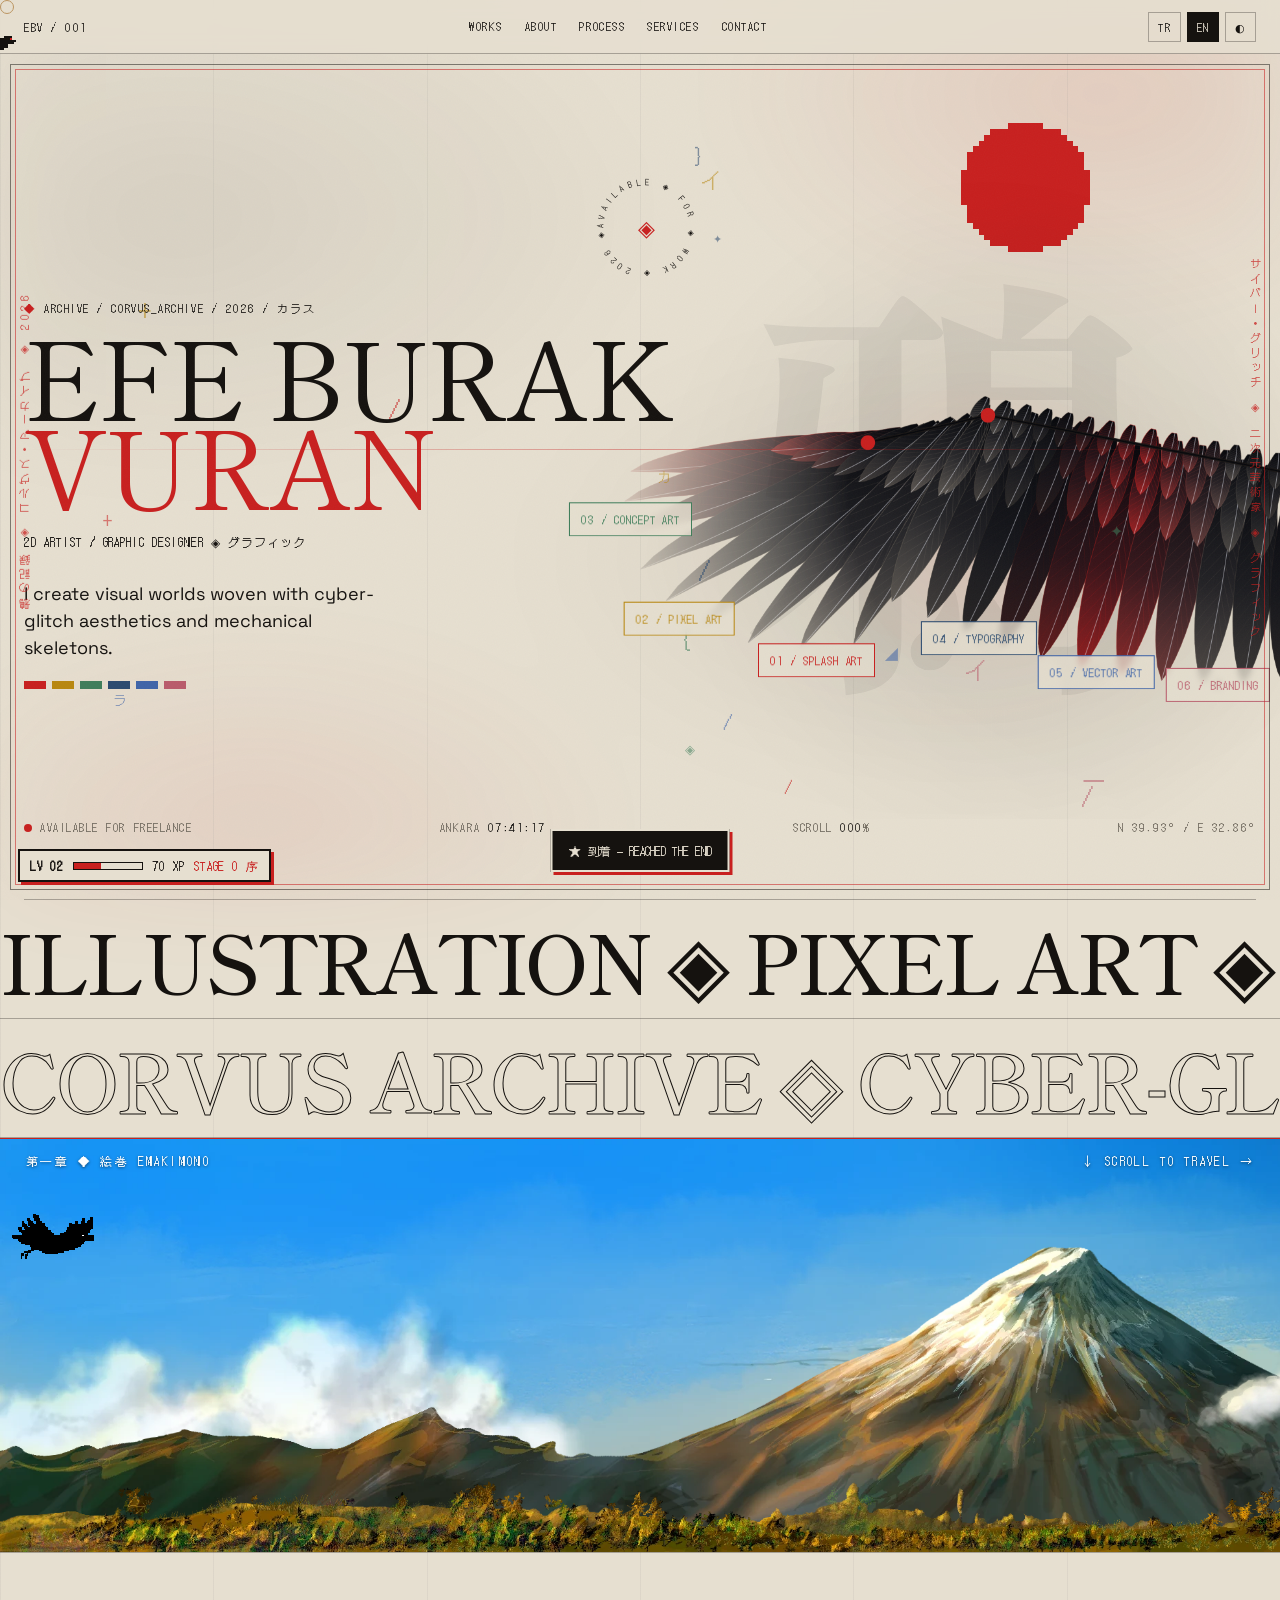
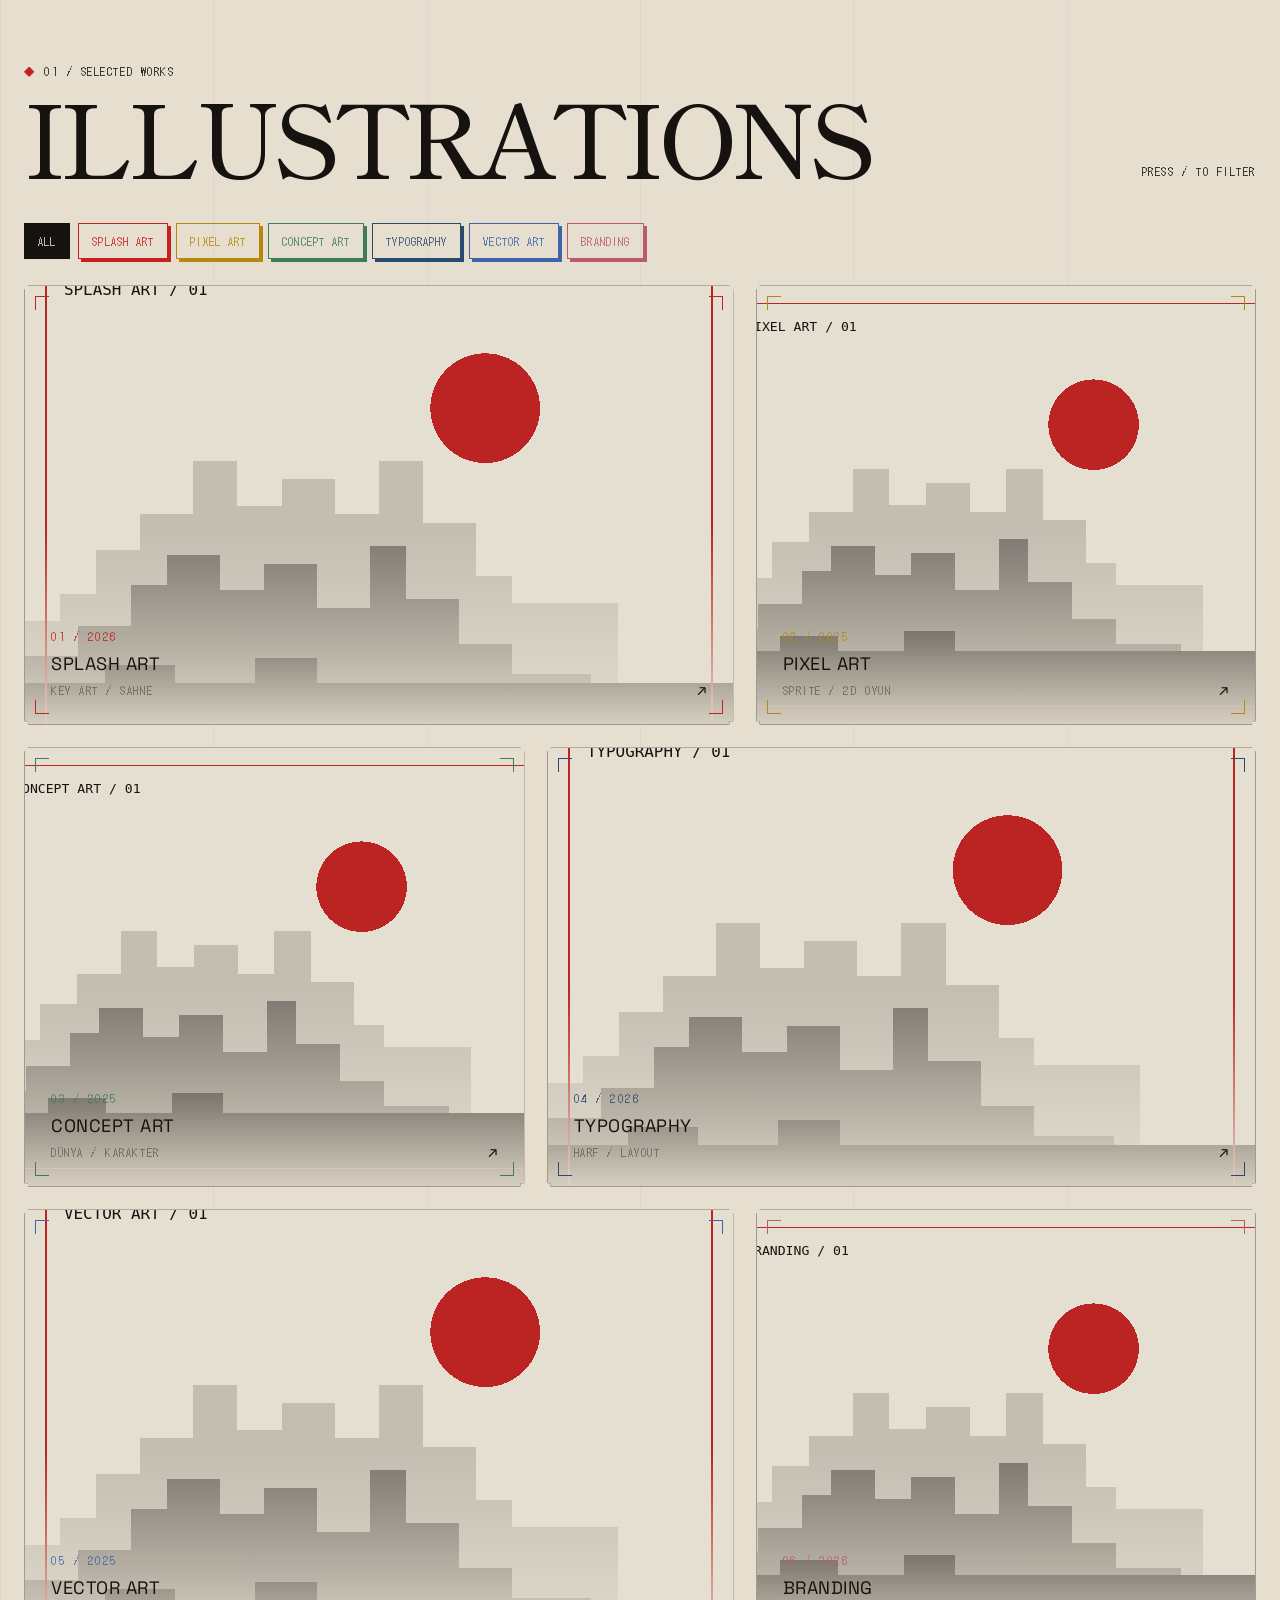
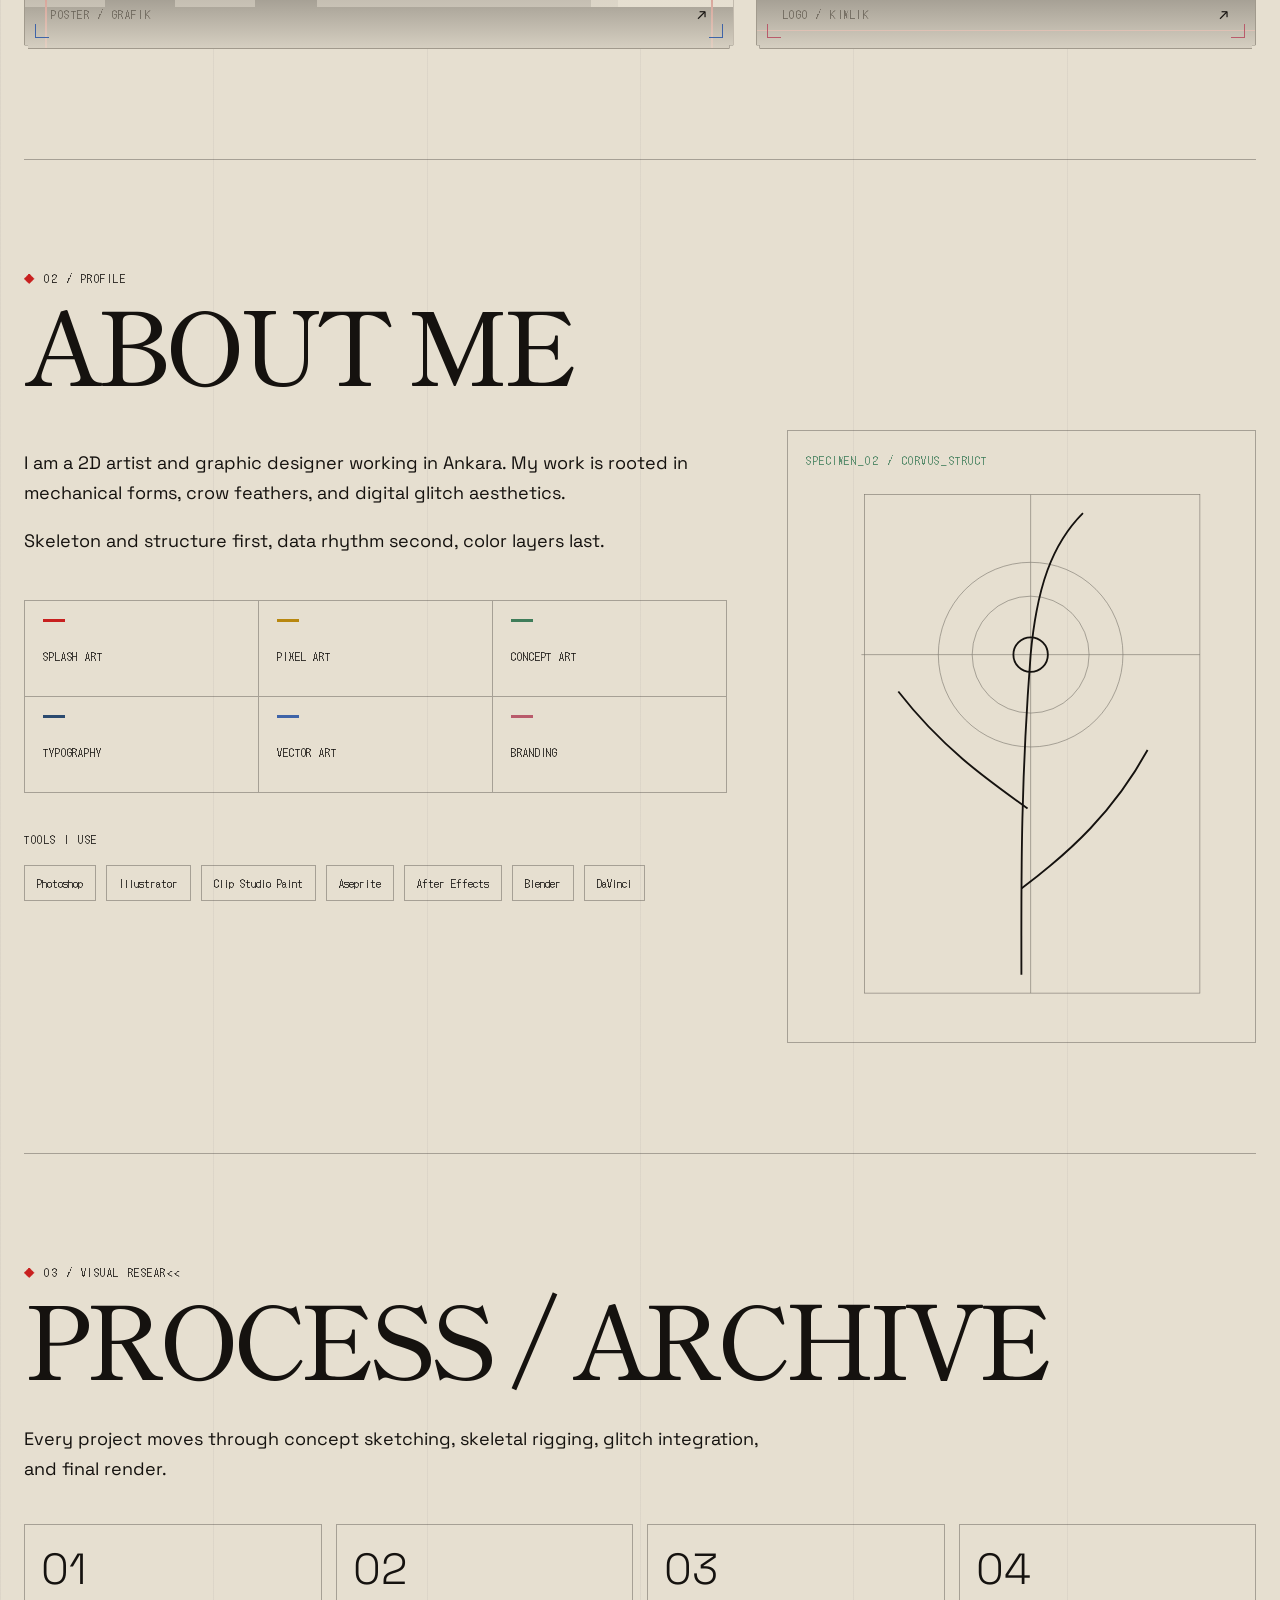
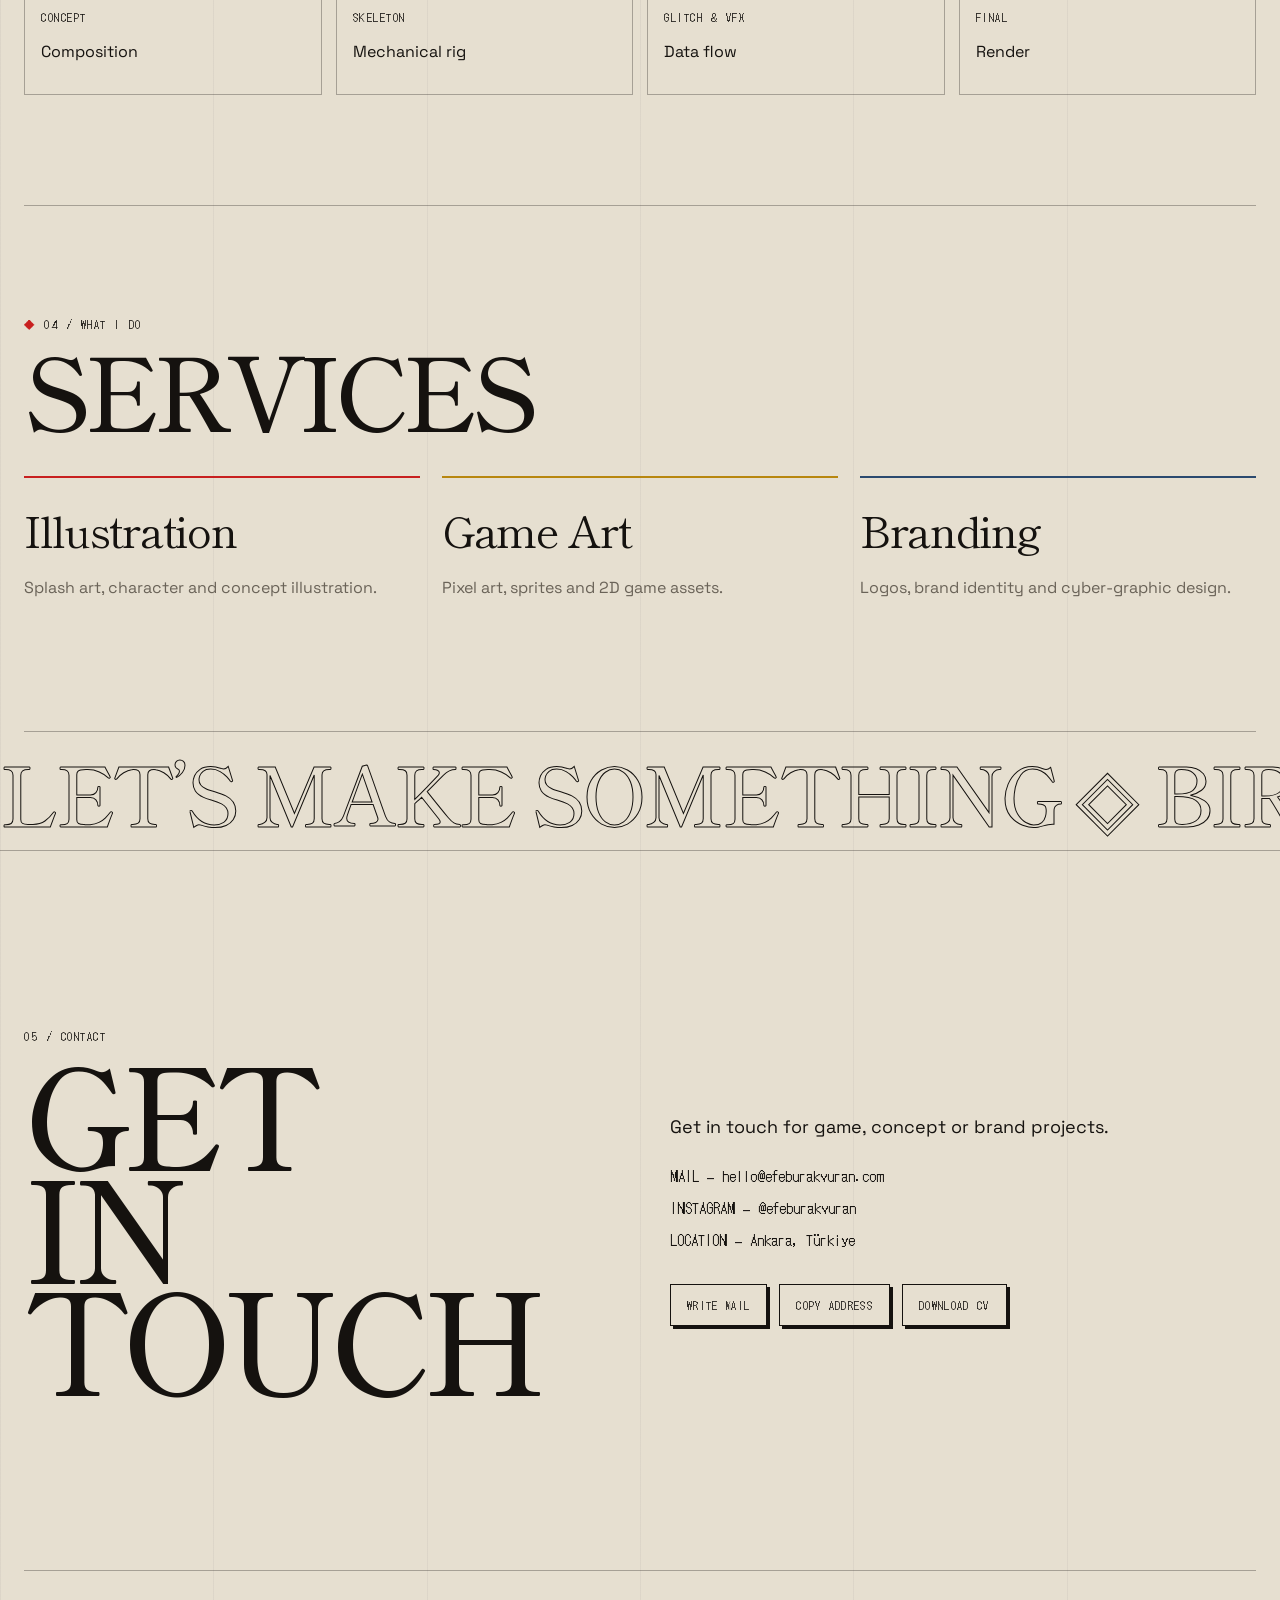
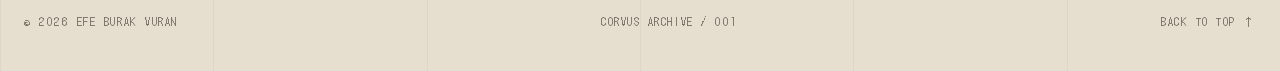
==== index.html @ 7d8933cd "Rename index-6.html to index.html" ====
<!doctype html>
<html lang="tr" data-theme="paper">
<head>
<meta charset="utf-8">
<meta name="viewport" content="width=device-width,initial-scale=1">
<title>Efe Burak Vuran — 2D Artist / Graphic Designer</title>
<meta name="description" content="Efe Burak Vuran: Ankara merkezli 2D Artist / Graphic Designer. Splash art, pixel art, konsept sanat, tipografi, vektör ve marka kimliği çalışmaları.">
<link rel="canonical" href="https://efeburakvuran.com/">
<meta name="theme-color" content="#e6dfd0">
<meta property="og:type" content="website"><meta property="og:title" content="Efe Burak Vuran — 2D Artist / Graphic Designer">
<meta property="og:description" content="Cyber-glitch estetiğiyle doğanın ve teknolojinin buluştuğu görsel dünyalar.">
<link rel="icon" href="data:image/svg+xml,%3Csvg xmlns='http://www.w3.org/2000/svg' viewBox='0 0 32 32'%3E%3Crect width='32' height='32' fill='%23050505'/%3E%3Ctext x='16' y='22' font-size='15' text-anchor='middle' fill='%23f2f0ea' font-family='monospace'%3EEBV%3C/text%3E%3C/svg%3E">
<link rel="preconnect" href="https://fonts.googleapis.com"><link rel="preconnect" href="https://fonts.gstatic.com" crossorigin>
<link rel="stylesheet" href="https://fonts.googleapis.com/css2?family=DM+Mono:wght@300;400;500&family=Space+Grotesk:wght@300;400;500;600&family=Noto+Sans+JP:wght@500;900&family=DotGothic16&family=Shippori+Mincho:wght@400;500;700&display=swap">
<style>
/* ===== TOKENS ===== */
:root{
  --bg:#0e0c0b;--ink:#ece3d0;--muted:#a39a88;--line:rgba(236,227,208,.28);--card:#161311;--red:#e0483c;--wash:236,227,208;--redrgb:224,72,60;
  /* çalışma alanı renkleri */
  --c-splash:#e0483c;--c-pixel:#d9a93a;--c-concept:#6fb58a;--c-type:#6aa3c9;--c-vector:#7a9be0;--c-brand:#e08a98;
  --t-xs:11px;--t-sm:12px;--t-md:14px;--t-lg:18px;--t-xl:clamp(28px,3.4vw,44px);--t-2xl:clamp(48px,8vw,116px);--t-hero:clamp(44px,8.4vw,140px);
  --trk-label:.14em;--trk-head:-.06em;--mono:'DotGothic16','DM Mono',ui-monospace,monospace;--sans:'Space Grotesk',system-ui,sans-serif;
  --grain:.14;--chrome:linear-gradient(var(--ink),var(--ink));
}
[data-theme=paper]{--bg:#e6dfd0;--ink:#15120f;--muted:#6a6358;--line:rgba(21,18,15,.3);--card:#ddd5c4;--grain:.1;--red:#c8201f;--wash:21,18,15;--redrgb:200,32,31;--chrome:linear-gradient(var(--ink),var(--ink));
  --c-splash:#c8201f;--c-pixel:#b8870f;--c-concept:#3f7d5a;--c-type:#2b4a6f;--c-vector:#3f64a8;--c-brand:#b95b6b}
*{box-sizing:border-box}
html{scroll-behavior:smooth;background:var(--bg)}
body{margin:0;background:transparent;color:var(--ink);font-family:var(--sans);overflow-x:hidden}
body:before{content:"";position:fixed;inset:0;pointer-events:none;z-index:20;opacity:var(--grain);
  background-image:url("data:image/svg+xml,%3Csvg xmlns='http://www.w3.org/2000/svg' width='120' height='120'%3E%3Cfilter id='n'%3E%3CfeTurbulence type='fractalNoise' baseFrequency='.9' numOctaves='2' stitchTiles='stitch'/%3E%3C/filter%3E%3Crect width='100%25' height='100%25' filter='url(%23n)' opacity='.3'/%3E%3C/svg%3E")}
body:after{content:"";position:fixed;inset:0;z-index:-1;pointer-events:none;filter:blur(40px);
  background:radial-gradient(42% 36% at 86% 10%,rgba(var(--redrgb),.10),transparent 72%),radial-gradient(50% 40% at 14% 24%,rgba(var(--wash),.07),transparent 74%),radial-gradient(46% 36% at 74% 62%,rgba(var(--wash),.06),transparent 74%),radial-gradient(40% 30% at 20% 92%,rgba(var(--redrgb),.08),transparent 72%)}
.hero h1 span:last-child{background:linear-gradient(90deg,#ff1a2e,#ff5a64 50%,#4fe3cf);-webkit-background-clip:text;background-clip:text;color:transparent}
a{color:inherit;text-decoration:none}button{font:inherit;color:inherit;background:none;border:0;cursor:pointer;padding:0}
:focus-visible{outline:2px solid var(--c-type);outline-offset:3px}
.mono,.label{font-family:var(--mono);font-size:var(--t-xs);letter-spacing:var(--trk-label);text-transform:uppercase}
.skip{position:fixed;left:12px;top:-60px;z-index:300;background:var(--ink);color:var(--bg);padding:10px 14px;font:var(--t-sm) var(--mono)}.skip:focus{top:12px}
/* ===== HEADER ===== */
.top{position:fixed;z-index:50;inset:0 0 auto;height:54px;display:flex;align-items:center;justify-content:space-between;gap:12px;padding:0 24px;
  border-bottom:1px solid var(--line);background:color-mix(in srgb,var(--bg) 82%,transparent);backdrop-filter:blur(8px)}
#prog{position:absolute;left:0;bottom:-1px;height:2px;width:100%;background:var(--c-type);transform:scaleX(0);transform-origin:left}
.nav{display:flex;gap:22px}.nav a{padding:6px 0;border-bottom:1px solid transparent}
.nav a:hover{color:var(--c-type)}.nav a[aria-current=true]{border-color:var(--ink)}
.tools-bar{display:flex;gap:6px}.tools-bar button{border:1px solid var(--line);padding:6px 9px;font:var(--t-xs) var(--mono);letter-spacing:.1em}
.tools-bar button[aria-pressed=true]{background:var(--ink);color:var(--bg)}
/* ===== LAYOUT ===== */
.page{width:min(1500px,100%);margin:auto;padding:0 24px}
.section{padding:110px 0;border-bottom:1px solid var(--line);position:relative}
.sec-head{margin-bottom:44px;display:flex;justify-content:space-between;align-items:end;gap:20px;flex-wrap:wrap}
h2{font-size:var(--t-2xl);font-weight:300;line-height:.88;letter-spacing:var(--trk-head);margin:10px 0 0;overflow-wrap:anywhere}
.lead{font-size:var(--t-lg);line-height:1.65;max-width:62ch}
.rv{opacity:0;transform:translateY(14px);transition:opacity .7s,transform .7s}.rv.in{opacity:1;transform:none}
/* ===== HERO ===== */
.hero{min-height:100svh;padding-top:90px;display:grid;grid-template-columns:44% 56%;align-items:center;border-bottom:1px solid var(--line);position:relative}
.hero h1{font-size:var(--t-hero);font-weight:300;line-height:.82;letter-spacing:-.07em;margin:14px 0 26px}
.hero h1 span{display:block;white-space:nowrap}
.hero .sub{font:var(--t-sm) var(--mono);letter-spacing:.08em}
.statement{font-size:var(--t-lg);line-height:1.5;max-width:30ch;margin:30px 0 20px}
.dots{display:flex;gap:6px}.dots i{width:22px;height:8px;display:block}
.hero-art{position:relative;height:min(86vh,900px);display:flex;align-items:center;margin-right:calc(-24px - max(0px,(100vw - 1500px)/2))}
.folder-list{display:none}
/* hero karga kanadı canvas */
.wing-box{width:100%;aspect-ratio:11/10;position:relative;margin-left:auto}
#cyberWing{width:100%;height:100%;display:block;-webkit-mask-image:radial-gradient(ellipse 110% 85% at 100% 50%,#000 55%,transparent 88%);mask-image:radial-gradient(ellipse 110% 85% at 100% 50%,#000 55%,transparent 88%)}
.hero>div:first-child{position:relative;z-index:4}
.labels{position:absolute;inset:0;z-index:3;pointer-events:none}
.lbl{position:absolute;left:0;top:0;border:1px solid var(--ac);color:var(--ac);background:color-mix(in srgb,var(--bg) 78%,transparent);backdrop-filter:blur(3px);padding:8px 11px;text-align:left;font:var(--t-xs) var(--mono);letter-spacing:.08em;white-space:nowrap;opacity:0;pointer-events:none;transition:opacity .45s,background .2s,color .2s;will-change:transform}
.lbl small{display:none}
.lbl.on{opacity:1;pointer-events:auto}
.lbl:hover,.lbl:focus-visible{background:var(--ac);color:var(--bg)}
/* ===== WORKS ===== */
.filters{display:flex;flex-wrap:wrap;gap:8px;margin-bottom:26px}
.chip{border:1px solid var(--ac,var(--line));color:var(--ac,var(--ink));padding:9px 13px;font:var(--t-xs) var(--mono);letter-spacing:.1em;text-transform:uppercase}
.chip[aria-pressed=true]{background:var(--ac,var(--ink));color:var(--bg)}
.works{display:grid;grid-template-columns:repeat(12,1fr);gap:22px}
.card{--ac:var(--ink);grid-column:span 6;position:relative;min-height:440px;border:1px solid var(--line);background:var(--card);overflow:hidden;display:block;cursor:pointer;text-align:left;transition:border-color .3s}
.card[hidden]{display:none}
.card.w7{grid-column:span 7}.card.w5{grid-column:span 5}
.card:hover,.card:focus-visible{border-color:var(--ac)}
.card .art{position:absolute;inset:0}.card .art img{width:100%;height:100%;object-fit:cover;filter:saturate(.55) contrast(1.05);transform:scale(1);transition:filter .5s,transform .8s cubic-bezier(.2,.8,.2,1)}
.card:hover .art img,.card:focus-visible .art img{filter:none;transform:scale(1.045)}
.card:after{content:"";position:absolute;inset:0;background:linear-gradient(transparent 55%,color-mix(in srgb,var(--bg) 92%,transparent))}
.crop{position:absolute;width:14px;height:14px;z-index:3;border:0 solid var(--ac)}
.crop.a{left:10px;top:10px;border-width:1px 0 0 1px}.crop.b{right:10px;top:10px;border-width:1px 1px 0 0}
.crop.c{left:10px;bottom:10px;border-width:0 0 1px 1px}.crop.d{right:10px;bottom:10px;border-width:0 1px 1px 0}
.meta{position:absolute;z-index:4;left:26px;right:26px;bottom:24px;display:flex;justify-content:space-between;align-items:end;gap:12px}
.meta .ttl{display:block;margin:6px 0 4px;font-size:var(--t-lg);font-weight:400;text-transform:uppercase;letter-spacing:.03em}
.meta .label{color:var(--muted)}.meta .yr{color:var(--ac)}
/* ===== ABOUT / PROCESS / SERVICES / CLIENTS ===== */
.split{display:grid;grid-template-columns:1.2fr .8fr;gap:60px;align-items:start}
.skills{display:grid;grid-template-columns:repeat(3,1fr);border-top:1px solid var(--line);border-left:1px solid var(--line);margin-top:44px}
.skills div{border-right:1px solid var(--line);border-bottom:1px solid var(--line);padding:18px;min-height:96px;font:var(--t-xs) var(--mono);letter-spacing:.08em;text-transform:uppercase}
.skills i{display:block;width:22px;height:3px;margin-bottom:26px}
.chips{display:flex;gap:10px;flex-wrap:wrap;margin-top:18px}.chips span{border:1px solid var(--line);padding:9px 12px;font:var(--t-xs) var(--mono)}
.specimen{border:1px solid var(--line);padding:18px;position:relative}.specimen svg{width:100%;height:auto;color:var(--ink);display:block}
.steps{display:grid;grid-template-columns:repeat(4,1fr);gap:14px;margin-top:40px}
.step{border:1px solid var(--line);padding:16px;min-height:150px}.step b{display:block;font:300 var(--t-xl) var(--sans);margin-bottom:12px}
.refbox{margin-top:40px;border:1px solid var(--line);padding:16px;display:grid;grid-template-columns:200px 1fr;gap:20px;align-items:center}
.refbox img{width:100%;height:auto;filter:grayscale(1) contrast(1.2)}.refbox[hidden]{display:none}
.svc{display:grid;grid-template-columns:repeat(3,1fr);gap:22px}
.svc article{border-top:2px solid var(--ac);padding:20px 0}.svc h3{font-size:var(--t-xl);font-weight:300;margin:0 0 14px;letter-spacing:-.03em}.svc p{margin:0;color:var(--muted);line-height:1.6}
.clients{display:grid;grid-template-columns:repeat(4,1fr);gap:14px}.clients div{border:1px dashed var(--line);min-height:90px;display:grid;place-items:center;color:var(--muted)}
/* ===== CONTACT / FOOTER ===== */
.contact{display:grid;grid-template-columns:1fr 1fr;gap:60px;align-items:center;min-height:80vh}
.contact h2{font-size:clamp(60px,11vw,160px);line-height:.8}
.clist{font:var(--t-md) var(--mono);line-height:2.3}.clist a:hover{color:var(--c-type)}
.btns{display:flex;gap:12px;flex-wrap:wrap;margin-top:28px}.btn{border:1px solid var(--ink);padding:12px 16px;font:var(--t-xs) var(--mono);letter-spacing:.12em;text-transform:uppercase}
.btn:hover{background:var(--ink);color:var(--bg)}
footer{min-height:100px;display:flex;justify-content:space-between;align-items:center;gap:14px;flex-wrap:wrap;color:var(--muted)}
#toast{position:fixed;left:50%;bottom:28px;transform:translate(-50%,20px);background:var(--ink);color:var(--bg);padding:11px 16px;font:var(--t-sm) var(--mono);opacity:0;pointer-events:none;transition:.3s;z-index:400}#toast.on{opacity:1;transform:translate(-50%,0)}
/* ===== DRAWER ===== */
.drawer{position:fixed;inset:0;z-index:100;background:color-mix(in srgb,var(--bg) 97%,transparent);overflow:auto;padding:76px 6vw 60px;--ac:var(--ink)}
.drawer[hidden]{display:none}
.d-close{position:fixed;right:24px;top:14px;z-index:5;border:1px solid var(--line);padding:9px 14px;font:var(--t-xs) var(--mono);letter-spacing:.12em;background:var(--bg)}
.drawer h3{font-size:var(--t-2xl);font-weight:300;line-height:.9;letter-spacing:var(--trk-head);margin:10px 0 28px;color:var(--ac)}
.d-grid{display:grid;grid-template-columns:1.5fr 1fr;gap:36px;align-items:start}
.gal{position:relative;border:1px solid var(--ac)}.gal img{width:100%;height:auto;display:block;max-height:82vh;object-fit:contain;background:var(--card)}
.gal-nav{display:flex;justify-content:space-between;align-items:center;padding:10px 12px;border-top:1px solid var(--ac)}
.gal-nav button{border:1px solid var(--line);padding:8px 12px;font:var(--t-xs) var(--mono)}.gal-nav button:hover{background:var(--ac);color:var(--bg)}
.info dl{margin:0;display:grid;grid-template-columns:auto 1fr;gap:10px 18px;font:var(--t-sm) var(--mono)}.info dt{color:var(--muted)}.info dd{margin:0}
.info p{line-height:1.65;font-size:var(--t-md);max-width:56ch}
.pal{display:flex;gap:8px;margin:16px 0}.pal i{width:42px;height:42px;border:1px solid var(--line);display:block}
.d-steps{display:grid;grid-template-columns:repeat(4,1fr);gap:10px;margin:34px 0}
.d-steps div{border:1px solid var(--line);padding:12px;font:var(--t-xs) var(--mono);letter-spacing:.1em;text-transform:uppercase}.d-steps div:before{content:"";display:block;height:3px;background:var(--ac);margin-bottom:14px;width:calc(var(--k)*25%)}
.next{display:inline-block;margin-top:10px;border-bottom:1px solid var(--ac);padding-bottom:4px}
/* ===== CYBER-GOTİK DOKUNUŞLAR ===== */
h2,.hero h1 span:first-child{background:var(--chrome);-webkit-background-clip:text;background-clip:text;color:transparent}
.sec-head .label:first-child:before,.hero>div>.label:before{content:"◈ ";color:var(--c-type)}
.card,.btn,.specimen,.step{clip-path:polygon(0 0,calc(100% - 16px) 0,100% 16px,100% 100%,16px 100%,0 calc(100% - 16px))}
.card:focus-visible,.btn:focus-visible{outline-offset:-4px}

/* ===== HAREKETLİ KATMANLAR ===== */
.page{position:relative}
.page:before{content:"";position:absolute;inset:0;pointer-events:none;z-index:0;background:repeating-linear-gradient(to right,rgba(127,127,127,.09) 0 1px,transparent 1px calc(100%/6))}
.mq{width:100vw;margin-left:calc(50% - 50vw);overflow:hidden;border-bottom:1px solid var(--line);padding:14px 0;white-space:nowrap;position:relative}
.mq-t{display:inline-flex;animation:mq 42s linear infinite;will-change:transform}
.mq:hover .mq-t{animation-play-state:paused}
.mq-t span{font-size:clamp(38px,6.4vw,92px);font-weight:300;letter-spacing:-.04em;text-transform:uppercase;line-height:1.1;background:var(--chrome);-webkit-background-clip:text;background-clip:text;color:transparent}
.mq.alt .mq-t{animation-duration:55s;animation-direction:reverse}
.mq.alt .mq-t span{background:none;color:transparent;-webkit-text-stroke:1px var(--ink)}
.mq a{display:block}
@keyframes mq{to{transform:translateX(-50%)}}
.float{position:absolute;inset:0;pointer-events:none;overflow:hidden;z-index:1}
.float .g{position:absolute;font-family:var(--mono);opacity:.5;text-shadow:0 0 14px currentColor;animation:drift var(--t) ease-in-out infinite alternate;translate:calc(var(--px,0)*var(--d)*1px) calc(var(--py,0)*var(--d)*1px)}
@keyframes drift{from{transform:translate(0,0) rotate(0)}to{transform:translate(var(--dx),var(--dy)) rotate(var(--r))}}
.scan{position:absolute;left:0;right:0;height:1px;z-index:2;pointer-events:none;opacity:.55;background:linear-gradient(90deg,transparent,var(--c-type),var(--c-brand),transparent);animation:scan 8s linear infinite}
@keyframes scan{from{top:54px}to{top:100%}}
.hud{position:absolute;left:0;right:0;bottom:22px;display:flex;justify-content:space-between;gap:12px;flex-wrap:wrap;z-index:6;color:var(--muted)}
.hud b{color:var(--ink);font-weight:400}
.hud i{display:inline-block;width:8px;height:8px;border-radius:50%;background:var(--c-concept);margin-right:8px;animation:blink 1.4s steps(2) infinite}
@keyframes blink{50%{opacity:.15}}
.badge{position:absolute;left:3%;top:8%;width:118px;height:118px;z-index:6;display:block}
.badge svg{width:100%;height:100%;animation:spin 16s linear infinite}
.badge text{font:8px var(--mono);fill:var(--ink)}
.badge:after{content:"◈";position:absolute;inset:0;display:grid;place-items:center;color:var(--c-type);font-size:22px}
@keyframes spin{to{transform:rotate(360deg)}}
.card.rv{transition:opacity .7s,transform .18s ease-out,border-color .3s}
.step,.skills div{transition:background .3s,border-color .3s}
.step:hover{border-color:var(--c-type);background:color-mix(in srgb,var(--c-type) 8%,transparent)}
.skills div:hover{background:var(--card)}
@media(max-width:760px){.hud{position:static;grid-column:1;margin:18px 0 0}.hud span:nth-child(4){display:none}.badge{width:92px;height:92px}}

/* ===== KIRMIZI / JAPON POSTER ESTETİĞİ ===== */
html:after{content:"";position:fixed;left:10px;right:10px;top:64px;bottom:10px;border:1px solid rgba(255,26,46,.55);outline:1px solid rgba(255,26,46,.25);outline-offset:-6px;pointer-events:none;z-index:40}
.vtxt{position:fixed;top:50%;z-index:41;writing-mode:vertical-rl;font:11px var(--mono);letter-spacing:.34em;color:var(--red);opacity:.75;pointer-events:none;white-space:nowrap}
.vtxt.l{left:16px;transform:translateY(-50%) rotate(180deg)}.vtxt.r{right:16px;transform:translateY(-50%)}
.hero{isolation:isolate}
.kanji{position:absolute;right:7%;top:52%;transform:translateY(-50%);z-index:-1;pointer-events:none;font:900 clamp(220px,34vw,560px)/1 'Noto Sans JP','Hiragino Sans','Yu Gothic','Meiryo',sans-serif;color:var(--red);opacity:.82;filter:drop-shadow(-5px 0 rgba(79,227,207,.55));animation:kj 7s steps(1) infinite}
@keyframes kj{0%,93%,100%{transform:translateY(-50%)}94%{transform:translate(-10px,-50%) skewX(-3deg)}96%{transform:translate(8px,-48%)}98%{transform:translate(-3px,-50%)}}
.hero h1 span{filter:drop-shadow(-2px 0 rgba(255,26,46,.65)) drop-shadow(2px 0 rgba(79,227,207,.5));animation:glt 7s steps(1) infinite}
@keyframes glt{0%,91%,100%{transform:none}92%{transform:translate(-4px,1px) skewX(-5deg)}94%{transform:translate(4px,-1px)}96%{transform:translate(-1px,0) skewX(2deg)}}
.card[data-cat=pixel] .art img,.drawer[data-cat=pixel] .gal img{image-rendering:pixelated}
.card .art img{filter:grayscale(.8) contrast(1.1)}
@media(max-width:760px){.vtxt{display:none}.kanji{opacity:.4;right:-4%}html:after{left:4px;right:4px;top:58px;bottom:4px}}
/* ===== DÜZENLEME ARAYÜZÜ ===== */
body.editing .card:before{content:"✎ DÜZENLE";position:absolute;z-index:6;left:34px;top:12px;background:var(--red);color:#000;font:700 11px var(--mono);padding:4px 8px;letter-spacing:.1em}
.ed-bar{position:fixed;left:50%;bottom:14px;transform:translateX(-50%);z-index:150;display:grid;gap:8px;justify-items:center;padding:10px 12px;background:var(--bg);border:1px solid var(--red);width:max-content;max-width:96vw}
.ed-note{font:10px var(--mono);letter-spacing:.08em;color:var(--muted);text-align:center}
.ed-row,.ed-actions{display:flex;gap:6px;flex-wrap:wrap;justify-content:center}.ed-actions{justify-content:flex-start;margin-top:20px}
.ed-btn{border:1px solid var(--line);padding:8px 11px;font:11px var(--mono);letter-spacing:.1em;text-transform:uppercase;background:var(--bg);color:var(--ink);cursor:pointer}
.ed-btn:hover{background:var(--ink);color:var(--bg)}.ed-btn.pri{background:var(--red);border-color:var(--red);color:#000}.ed-btn.dng{color:var(--red);border-color:var(--red)}
.ed-modal{position:fixed;inset:0;z-index:160;background:rgba(0,0,0,.78);display:grid;place-items:center;padding:14px}
.ed-box{width:min(920px,100%);max-height:92vh;overflow:auto;background:var(--bg);color:var(--ink);border:1px solid var(--red);padding:22px}
.ed-h{margin:0 0 6px;font:300 28px var(--sans);letter-spacing:-.03em;color:var(--red)}
.ed-box label{display:flex;gap:10px;align-items:center;font:11px var(--mono);letter-spacing:.1em;text-transform:uppercase;color:var(--muted);margin:14px 0 4px}
.ed-box input,.ed-box textarea,.ed-box select{width:100%;background:var(--card);color:var(--ink);border:1px solid var(--line);padding:9px 10px;font:14px var(--sans)}
.ed-grid{display:grid;grid-template-columns:1fr 1fr;gap:0 16px}
.ed-drop{border:1px dashed var(--red);padding:22px;text-align:center;font:11px var(--mono);letter-spacing:.1em;cursor:pointer;color:var(--red)}.ed-drop.over,.ed-drop:hover{background:rgba(255,26,46,.12)}
.ed-imgs{display:grid;grid-template-columns:repeat(auto-fill,minmax(150px,1fr));gap:10px;margin-top:10px}
.ed-img{border:1px solid var(--line);padding:6px;display:grid;gap:6px}.ed-img img{width:100%;aspect-ratio:4/3;object-fit:cover;background:#000}.ed-img input{padding:5px 6px;font-size:12px}
@media(max-width:700px){.ed-grid{grid-template-columns:1fr}}
/* ===== CURSOR ===== */
#cursor{position:fixed;z-index:200;left:0;top:0;width:14px;height:14px;border:1px solid var(--c-type);border-radius:50%;pointer-events:none;display:none;place-items:center;transition:width .2s,height .2s,background .2s;mix-blend-mode:difference}
.cur-on #cursor{display:grid}#cursor span{font:var(--t-xs) var(--mono);color:var(--bg);opacity:0}
#cursor.big{width:58px;height:58px;background:var(--ink);border-color:var(--ink)}#cursor.big span{opacity:1}
@media(max-width:1000px){.nav{gap:14px}.split,.contact{grid-template-columns:1fr}.d-grid{grid-template-columns:1fr}.svc{grid-template-columns:1fr}.clients{grid-template-columns:repeat(2,1fr)}}
@media(max-width:760px){
  :root{--grain:.07}.top{padding:0 12px}.page{padding:0 14px}.nav a:nth-child(n+4){display:none}
  .hero{grid-template-columns:1fr;min-height:auto;padding-top:96px}.hero-art{height:auto;order:-1;flex-direction:column;align-items:stretch}.hero-art{margin-right:-14px}
  .labels{display:none}
  .folder-list{display:block;margin:10px 0 0;padding:0 0 0 14px;border-left:1px solid var(--line)}
  .folder-list button{display:block;width:100%;text-align:left;padding:13px 12px;font:var(--t-sm) var(--mono);letter-spacing:.06em;text-transform:uppercase;color:var(--ac);border-left:3px solid var(--ac);margin-bottom:8px}
  .works{display:block}.card{margin-bottom:18px;min-height:380px}
  .skills{grid-template-columns:repeat(2,1fr)}.steps,.d-steps{grid-template-columns:repeat(2,1fr)}.refbox{grid-template-columns:1fr}.section{padding:80px 0}
}
@media(prefers-reduced-motion:reduce){html{scroll-behavior:auto}*,*:before{animation:none!important;transition:none!important}.rv{opacity:1;transform:none}}
/* ===== 絵巻 / PIXEL OYUN SİSTEMİ ===== */
h1,h2,h3,.ed-h{font-family:'Shippori Mincho','Noto Serif JP','Hiragino Mincho ProN','Yu Mincho',Georgia,serif;font-weight:500}
h2,.hero h1 span:first-child{background:none;color:var(--ink)}
.hero h1 span{filter:none;animation:none;letter-spacing:-.02em}
.hero h1 span:last-child{background:none;color:var(--red)}
.mq-t span{font-family:'Shippori Mincho',Georgia,serif;font-weight:500}
.sec-head .label:first-child:before,.hero>div>.label:before{content:"◆ ";color:var(--red)}
html:after{border:1px solid color-mix(in srgb,var(--ink) 50%,transparent);outline:1px solid color-mix(in srgb,var(--red) 55%,transparent)}
.kanji{color:var(--ink);opacity:.06;filter:none;animation:none;font-family:'Shippori Mincho','Noto Serif JP',serif}
.sun{position:absolute;right:13%;top:13%;width:clamp(80px,11vw,160px);aspect-ratio:1;background-size:100% 100%;image-rendering:pixelated;z-index:-1;animation:bob 7s ease-in-out infinite alternate}
@keyframes bob{to{transform:translateY(16px)}}
.float .g{text-shadow:none;opacity:.55}
.scan{background:linear-gradient(90deg,transparent,var(--red),transparent);opacity:.4}
.hud i,.badge:after{background:var(--red);color:var(--red)}.badge:after{background:none}
.card{clip-path:polygon(0 4px,4px 4px,4px 0,calc(100% - 4px) 0,calc(100% - 4px) 4px,100% 4px,100% calc(100% - 4px),calc(100% - 4px) calc(100% - 4px),calc(100% - 4px) 100%,4px 100%,4px calc(100% - 4px),0 calc(100% - 4px))}
.btn,.specimen,.step{clip-path:none}
.chip,.btn{box-shadow:3px 3px 0 currentColor;transition:transform .08s,box-shadow .08s}
.chip:active,.btn:active{transform:translate(2px,2px);box-shadow:1px 1px 0 currentColor}
.card .art img{filter:saturate(.9)}
.ed-btn{box-shadow:2px 2px 0 var(--ink)}
#prog{background:var(--red)}
#toast{border:2px solid var(--bg);box-shadow:3px 3px 0 var(--red)}
.spr{position:absolute;width:48px;height:36px;image-rendering:pixelated;background-size:200% 100%;background-repeat:no-repeat;animation:flap .5s steps(1,end) infinite;pointer-events:none}
@keyframes flap{0%{background-position:0 0}50%{background-position:100% 0}}
#pcrow{position:fixed;top:30px;width:32px;height:24px;z-index:55}
.rain{position:fixed;width:32px;height:24px;z-index:300}
#gHud{position:fixed;left:18px;bottom:18px;z-index:45;display:flex;gap:9px;align-items:center;padding:6px 10px;background:var(--bg);color:var(--ink);border:2px solid var(--ink);box-shadow:3px 3px 0 var(--red);font:12px var(--mono);letter-spacing:.08em}
#gHud em{font-style:normal;color:var(--red)}
#gHud .bar{width:70px;height:8px;border:1px solid var(--ink);display:block}
#gHud u{display:block;height:100%;width:0;background:var(--red);transition:width .4s steps(6)}
body.editing #gHud{display:none}
.pxp{position:fixed;width:5px;height:5px;z-index:300;pointer-events:none}
.emaki{width:100vw;margin-left:calc(50% - 50vw);position:relative;border-bottom:1px solid var(--line)}
.emaki-cap{position:absolute;z-index:3;left:26px;right:26px;top:14px;display:flex;justify-content:space-between;gap:12px;font:12px var(--mono);letter-spacing:.2em;color:var(--red)}
.emaki-view{position:relative;height:clamp(250px,46vh,440px);overflow:hidden;border-top:1px solid var(--red)}
.emaki-view canvas{position:absolute;left:0;bottom:0;height:100%;width:auto;image-rendering:pixelated;will-change:transform}
@media(max-width:760px){#gHud{left:8px;bottom:8px;padding:4px 7px;font-size:11px}#gHud .bar,#gXp{display:none}.sun{right:6%}.emaki-cap span:last-child{display:none}}
.hud{bottom:64px}@media(max-width:760px){.hud{bottom:auto}}
.ed-help{font-size:13px;color:var(--muted);line-height:1.55;margin:6px 0}
.ed-slots{display:grid;grid-template-columns:repeat(auto-fit,minmax(190px,1fr));gap:12px;margin:10px 0}
.ed-slot{border:1px solid var(--line);padding:10px;display:grid;gap:6px;align-content:start}
.ed-slot small{color:var(--muted);font:11px var(--mono)}
.ed-prev{height:70px;display:grid;place-items:center;background:var(--card);overflow:hidden}.ed-prev img{max-width:100%;max-height:70px;object-fit:contain}
.emaki-view{height:max(clamp(250px,46vh,440px),20vw)}.cust-far .emaki-cap{color:#fff;text-shadow:0 1px 3px rgba(0,0,0,.55)}
</style>
</head>
<body>
<a class="skip" href="#main" data-i18n="skip">İçeriğe geç</a>
<div id="cursor" aria-hidden="true"><span></span></div>
<div id="toast" role="status" aria-live="polite"></div>
<div class="vtxt l" aria-hidden="true">鴉の記録 ◈ コルヴス・アーカイブ ◈ 2026</div><div class="vtxt r" aria-hidden="true">サイバー・グリッチ ◈ 二次元芸術家 ◈ グラフィック</div>

<header class="top">
  <a class="mono" href="#top" aria-label="Efe Burak Vuran">EBV / 001</a>
  <nav class="nav mono" aria-label="Ana menü">
    <a href="#works" data-i18n="n_works">Works</a><a href="#about" data-i18n="n_about">About</a><a href="#process" data-i18n="n_process">Process</a>
    <a href="#services" data-i18n="n_services">Services</a><a href="#contact" data-i18n="n_contact">Contact</a>
  </nav>
  <div class="tools-bar">
    <button id="langTR" aria-pressed="true" aria-label="Türkçe">TR</button><button id="langEN" aria-pressed="false" aria-label="English">EN</button>
    <button id="themeBtn" aria-label="Tema değiştir">◐</button>
  </div>
  <div id="prog" aria-hidden="true"></div>
</header>

<main class="page" id="main">
<section class="hero" id="top" data-spy>
  <div>
    <div class="label">ARCHIVE / CORVUS_ARCHIVE / 2026 / カラス</div>
    <h1><span data-site="name1">EFE BURAK</span><span data-site="name2">VURAN</span></h1>
    <div class="sub" data-site="sub">2D ARTIST / GRAPHIC DESIGNER ◈ グラフィック</div>
    <p class="statement" data-i18n="statement">Cyber-glitch estetiği ve mekanik iskeletlerle örülü görsel dünyalar kuruyorum.</p>
    <div class="dots" aria-hidden="true"><i style="background:var(--c-splash)"></i><i style="background:var(--c-pixel)"></i><i style="background:var(--c-concept)"></i><i style="background:var(--c-type)"></i><i style="background:var(--c-vector)"></i><i style="background:var(--c-brand)"></i></div>
  </div>
  <div class="hero-art" id="heroArt">
    <div class="wing-box" id="treeWrap"><canvas id="cyberWing" width="1100" height="1000" role="img" aria-label="Ekranın kenarından açılan cyber-glitch karga kanadı. Kanat uçları çalışma alanlarına açılan bağlantılardır."></canvas></div>
    <div class="labels" id="labels"></div>
    <a class="badge" href="#contact" aria-label="Available for work" data-cur="HIRE"><svg viewBox="0 0 120 120" aria-hidden="true"><defs><path id="cp" d="M60,60 m-44,0 a44,44 0 1,1 88,0 a44,44 0 1,1 -88,0"/></defs><text><textPath href="#cp" textLength="272" lengthAdjust="spacing">AVAILABLE ◈ FOR ◈ WORK ◈ 2026 ◈ </textPath></text></svg></a>
    <div class="folder-list" id="folderList" role="list"></div>
  </div>
  <div class="sun" aria-hidden="true"></div><div class="kanji" aria-hidden="true">鴉</div>
  <div class="scan" aria-hidden="true"></div>
  <div class="hud mono"><span><i></i>AVAILABLE FOR FREELANCE</span><span>ANKARA <b id="clk">--:--:--</b></span><span>SCROLL <b id="scp">000</b>%</span><span>N 39.93° / E 32.86°</span></div>
</section>

<div class="mq" aria-hidden="true"><div class="mq-t"><span>Illustration ◈ Pixel Art ◈ Concept Art ◈ Typography ◈ Vector ◈ Branding ◈ 墨絵 ◈ ドット絵 ◈ 朱 ◈ </span><span>Illustration ◈ Pixel Art ◈ Concept Art ◈ Typography ◈ Vector ◈ Branding ◈ 墨絵 ◈ ドット絵 ◈ 朱 ◈ </span></div></div>
<div class="mq alt" aria-hidden="true"><div class="mq-t"><span>Corvus Archive ◈ Cyber-Glitch ◈ カラス ◈ 2026 ◈ Ankara ◈ Available for work ◈ </span><span>Corvus Archive ◈ Cyber-Glitch ◈ カラス ◈ 2026 ◈ Ankara ◈ Available for work ◈ </span></div></div>

<section class="emaki" id="emaki" aria-label="絵巻 / Emakimono">
<div class="emaki-cap"><span>第一章 ◆ 絵巻 EMAKIMONO</span><span>↓ SCROLL TO TRAVEL →</span></div>
<div class="emaki-view" aria-hidden="true"><canvas id="emFar"></canvas><canvas id="emMid"></canvas><canvas id="emNear"></canvas><canvas id="emFront"></canvas><div id="emCrow" class="spr"></div></div>
</section>

<section class="section" id="works" data-spy>
  <div class="sec-head rv"><div><div class="label" data-i18n="k_works">01 / SELECTED WORKS</div><h2 data-i18n="h_works">ILLUSTRATIONS</h2></div><div class="label" data-i18n="hint_works">/ ile filtrele</div></div>
  <div class="filters rv" id="filters" role="group" aria-label="Çalışma alanı filtresi"></div>
  <div class="works" id="works-grid"></div>
</section>

<section class="section" id="about" data-spy>
  <div class="sec-head rv"><div><div class="label" data-i18n="k_about">02 / PROFILE</div><h2 data-i18n="h_about">ABOUT ME</h2></div></div>
  <div class="split">
    <div class="rv">
      <p class="lead" data-i18n="about1"></p><p class="lead" data-i18n="about2"></p>
      <div class="skills" id="skills"></div>
      <div class="label" style="margin-top:38px" data-i18n="tools">TOOLS</div>
      <div class="chips"><span>Photoshop</span><span>Illustrator</span><span>Clip Studio Paint</span><span>Aseprite</span><span>After Effects</span><span>Blender</span><span>DaVinci</span></div>
    </div>
    <div class="specimen rv"><span class="label" style="color:var(--c-concept)">SPECIMEN_02 / CORVUS_STRUCT</span>
      <svg viewBox="0 0 700 900" aria-hidden="true"><g fill="none" stroke="currentColor" stroke-width="3"><path d="M350 820C350 680 348 520 365 300 375 190 400 120 450 70"/><path d="M360 550C290 500 220 450 150 360"/><path d="M350 680C430 620 500 555 555 455"/><circle cx="365" cy="300" r="28"/></g><g fill="none" stroke="currentColor" opacity=".5"><circle cx="365" cy="300" r="95"/><circle cx="365" cy="300" r="150"/><path d="M365 40V850M90 300H640"/><rect x="95" y="40" width="545" height="810"/></g></svg>
    </div>
  </div>
</section>

<section class="section" id="process" data-spy>
  <div class="sec-head rv"><div><div class="label" data-i18n="k_process">03 / VISUAL RESEARCH</div><h2>PROCESS / ARCHIVE</h2></div></div>
  <p class="lead rv" data-i18n="process1"></p>
  <div class="steps rv" id="steps"></div>
</section>

<section class="section" id="services" data-spy>
  <div class="sec-head rv"><div><div class="label" data-i18n="k_services">04 / WHAT I DO</div><h2>SERVICES</h2></div></div>
  <div class="svc rv" id="svc"></div>
</section>

<div class="mq alt"><a href="#contact" aria-label="Contact" data-cur="→"><div class="mq-t"><span>Let’s make something ◈ Birlikte üretelim ◈ 一緒に作ろう ◈ </span><span>Let’s make something ◈ Birlikte üretelim ◈ 一緒に作ろう ◈ </span></div></a></div>

<section class="section contact" id="contact" data-spy>
  <div class="rv"><div class="label" data-i18n="k_contact">05 / CONTACT</div><h2>GET<br>IN<br>TOUCH</h2></div>
  <div class="rv">
    <p class="lead" data-i18n="contact1"></p>
    <div class="clist">
      <div>MAIL — <a id="mailLink" href="#">…</a></div>
      <div>INSTAGRAM — <a id="igLink" href="#" target="_blank" rel="noopener">…</a></div>
      <div>LOCATION — <span data-site="city">Ankara, Türkiye</span></div>
    </div>
    <div class="btns">
      <a class="btn" id="mailBtn" href="#" data-i18n="write">Mail yaz</a>
      <button class="btn" id="copyBtn" data-i18n="copy">Adresi kopyala</button>
      <a class="btn" id="cvBtn" href="assets/efe-burak-vuran-cv.pdf" download data-i18n="cv">CV indir</a>
    </div>
  </div>
</section>
<footer class="mono"><span>© 2026 <span data-site="name1">Efe Burak</span> <span data-site="name2">Vuran</span></span><span>CORVUS ARCHIVE / 001</span><a href="#top" data-i18n="top">Başa dön ↑</a></footer>
</main>

<div class="drawer" id="drawer" role="dialog" aria-modal="true" aria-labelledby="dTitle" hidden>
  <button class="d-close" id="dClose" aria-label="Kapat">ESC / ×</button>
  <div id="dBody"></div>
</div>

<script type="application/json" id="ebv-data">{"rev":1792051785817,"emaki":{"layers":{"far":{"src":"[data-uri]","w":3000,"h":600},"mid":{"src":"[data-uri]","w":3000,"h":600},"near":{"src":"[data-uri]","w":3000,"h":600},"front":{"src":"[data-uri]","w":3000,"h":600}},"sprite":{"src":"[data-uri]","frames":6,"h":87,"fps":10,"pixel":true},"pixel":false}}</script>
<script>
(()=>{'use strict';
const SRC='<!doctype html>\n'+document.documentElement.outerHTML;
document.documentElement.classList.add('js');
const SITE={mail:'hello@efeburakvuran.com',ig:'efeburakvuran'};
const DEFAULT_PROJECTS=[
 {id:'splash-art',title:'Splash Art',cat:'splash',color:'var(--c-splash)',year:2026,role:'Key art / İllüstratör',tools:['Photoshop','CSP'],tags:['key art','sahne'],palette:['#ff4d22','#1a0a06','#f2f0ea','#e8d34a'],
  desc:{tr:'Karakter ve sahneyi tek kadrajda kuran büyük format kapak çalışmaları.',en:'Large-format key art that builds character and scene in one frame.'},
  images:[{src:'assets/works/splash-art/01.jpg',w:1600,h:1200,alt:'Splash art çalışması 1'}]},
 {id:'pixel-art',title:'Pixel Art',cat:'pixel',color:'var(--c-pixel)',year:2025,role:'Pixel artist',tools:['Aseprite','Photoshop'],tags:['sprite','2d oyun'],palette:['#e8d34a','#2a2208','#f2f0ea','#9cff52'],
  desc:{tr:'2D oyunlar için sprite, tile ve animasyon setleri.',en:'Sprites, tiles and animation sets for 2D games.'},
  images:[{src:'assets/works/pixel-art/01.png',w:1600,h:1200,alt:'Pixel art çalışması 1'}]},
 {id:'concept-art',title:'Concept Art',cat:'concept',color:'var(--c-concept)',year:2025,role:'Konsept sanatçısı',tools:['Photoshop','Blender'],tags:['dünya','karakter'],palette:['#9cff52','#0a1a06','#f2f0ea','#35c9ff'],
  desc:{tr:'Dünya, karakter ve ortam tasarımı; fikirden üretime görsel araştırma.',en:'World, character and environment design: visual research.'},
  images:[{src:'assets/works/concept-art/01.jpg',w:1600,h:1200,alt:'Konsept sanat çalışması 1'}]},
 {id:'typography',title:'Typography',cat:'type',color:'var(--c-type)',year:2026,role:'Tipografi / Grafik tasarım',tools:['Illustrator','Photoshop'],tags:['harf','layout'],palette:['#35c9ff','#06161c','#f2f0ea','#bd63ff'],
  desc:{tr:'Harf çizimi, yerleşim ve afiş tipografisi.',en:'Lettering, layout and poster typography.'},
  images:[{src:'assets/works/typography/01.jpg',w:1600,h:1200,alt:'Tipografi çalışması 1'}]},
 {id:'vector-art',title:'Vector Art',cat:'vector',color:'var(--c-vector)',year:2025,role:'Vektör illüstratör',tools:['Illustrator'],tags:['poster','grafik'],palette:['#3b82ff','#07101f','#f2f0ea','#ff4d22'],
  desc:{tr:'Afiş ve grafik sistemleri için temiz vektör işler.',en:'Clean vector work for posters and graphic systems.'},
  images:[{src:'assets/works/vector-art/01.svg',w:1600,h:1200,alt:'Vektör çalışması 1'}]},
 {id:'branding',title:'Branding',cat:'brand',color:'var(--c-brand)',year:2026,role:'Marka tasarımı',tools:['Illustrator','After Effects'],tags:['logo','kimlik'],palette:['#bd63ff','#150a1c','#f2f0ea','#e8d34a'],
  desc:{tr:'Logo, desen ve marka kimliği sistemleri.',en:'Logo, pattern and brand identity systems.'},
  images:[{src:'assets/works/branding/01.jpg',w:1600,h:1200,alt:'Marka çalışması 1'}]}
];
let projects=[];
const AREAS=[{id:'splash',name:'Splash Art',color:'var(--c-splash)'},{id:'pixel',name:'Pixel Art',color:'var(--c-pixel)'},{id:'concept',name:'Concept Art',color:'var(--c-concept)'},{id:'type',name:'Typography',color:'var(--c-type)'},{id:'vector',name:'Vector Art',color:'var(--c-vector)'},{id:'brand',name:'Branding',color:'var(--c-brand)'}];
const T={
 tr:{skip:'İçeriğe geç',n_works:'Works',n_about:'Hakkımda',n_process:'Süreç',n_services:'Hizmetler',n_contact:'İletişim',statement:'Cyber-glitch estetiği ve mekanik iskeletlerle örülü görsel dünyalar kuruyorum.',
  k_works:'01 / SEÇİLİ İŞLER',h_works:'İLLÜSTRASYONLAR',hint_works:'/ tuşu ile filtrele',all:'Tümü',view:'İNCELE',open:'AÇ',k_about:'02 / PROFİL',h_about:'HAKKIMDA',
  about1:'Ankara’da çalışan bir 2D sanatçı ve grafik tasarımcıyım. İşlerimin temelinde mekanik formlar, karga tüyleri ve dijital glitch estetiği yer alıyor.',
  about2:'Önce iskelet ve yapı, sonra veri ritmi ve en sonda renk katmanları.',tools:'KULLANDIĞIM ARAÇLAR',k_process:'03 / GÖRSEL ARAŞTIRMA',process1:'Her proje konsept eskizi, iskelet modelleme, glitch entegrasyonu ve final render aşamalarından geçer.',
  k_services:'04 / NE YAPIYORUM',k_contact:'05 / İLETİŞİM',contact1:'Oyun, konsept veya marka projelerin için iletişime geç.',write:'Mail yaz',copy:'Adresi kopyala',cv:'CV indir',top:'Başa dön ↑',copied:'Adres kopyalandı',
  steps:['Konsept','İskelet','Glitch & VFX','Final'],stepd:['Kompozisyon','Mekanik rig','Veri akışı','Render'],
  next:'Sonraki proje',year:'Yıl',role:'Rol',tools2:'Araçlar',prev:'← Önceki',nxt:'Sonraki →',close:'ESC / ×',count:'proje',subj:'Proje hakkında',
  svc:[['Illustration','Splash art, karakter ve konsept illüstrasyon.'],['Game Art','Pixel art, sprite ve 2D oyun varlıkları.'],['Branding','Logo, marka kimliği ve cyber-grafik tasarımı.']]},
 en:{skip:'Skip to content',n_works:'Works',n_about:'About',n_process:'Process',n_services:'Services',n_contact:'Contact',statement:'I create visual worlds woven with cyber-glitch aesthetics and mechanical skeletons.',
  k_works:'01 / SELECTED WORKS',h_works:'ILLUSTRATIONS',hint_works:'press / to filter',all:'All',view:'VIEW',open:'OPEN',k_about:'02 / PROFILE',h_about:'ABOUT ME',
  about1:'I am a 2D artist and graphic designer working in Ankara. My work is rooted in mechanical forms, crow feathers, and digital glitch aesthetics.',
  about2:'Skeleton and structure first, data rhythm second, color layers last.',tools:'TOOLS I USE',k_process:'03 / VISUAL RESEARCH',process1:'Every project moves through concept sketching, skeletal rigging, glitch integration, and final render.',
  k_services:'04 / WHAT I DO',k_contact:'05 / CONTACT',contact1:'Get in touch for game, concept or brand projects.',write:'Write mail',copy:'Copy address',cv:'Download CV',top:'Back to top ↑',copied:'Address copied',
  steps:['Concept','Skeleton','Glitch & VFX','Final'],stepd:['Composition','Mechanical rig','Data flow','Render'],
  next:'Next project',year:'Year',role:'Role',tools2:'Tools',prev:'← Prev',nxt:'Next →',close:'ESC / ×',count:'projects',subj:'About a project',
  svc:[['Illustration','Splash art, character and concept illustration.'],['Game Art','Pixel art, sprites and 2D game assets.'],['Branding','Logos, brand identity and cyber-graphic design.']]}
};
const state={lang:'tr',filter:'all',theme:null,open:null,pushed:false,lastFocus:null};
const $=(s,r=document)=>r.querySelector(s),$$=(s,r=document)=>[...r.querySelectorAll(s)];
const t=k=>T[state.lang][k];
const store={get(k){try{return localStorage.getItem(k)}catch(e){return null}},set(k,v){try{localStorage.setItem(k,v)}catch(e){}}};
const reduce=matchMedia('(prefers-reduced-motion:reduce)').matches;

const ph=(p,i=0)=>{const o=(i%3)*-34;
 return 'data:image/svg+xml,'+encodeURIComponent(`<svg xmlns="http://www.w3.org/2000/svg" viewBox="0 0 800 600" shape-rendering="crispEdges"><rect width="800" height="600" fill="#e6dfd0"/><circle cx="${520+i*28}" cy="190" r="62" fill="#c8201f"/><g transform="translate(${o} 0)"><path d="M0 430h40v-30h40v-50h50v-40h60v-60h50v50h50v-30h60v40h50v-60h50v70h60v60h40v30h120v100H0z" fill="#15120f" opacity=".16"/><path d="M0 470h60v-34h60v-46h40v-34h60v40h50v-30h60v50h60v-70h40v60h60v50h60v34h90v90H0z" fill="#15120f" opacity=".42"/></g><path d="M0 500h90v-20h80v20h90v-28h70v28h470v100H0z" fill="#15120f"/><rect x="24" y="24" width="752" height="552" fill="none" stroke="#c8201f" stroke-width="2"/><text x="44" y="62" fill="#15120f" font-family="monospace" font-size="18">${String(p.title).replace(/[<>&'"]/g,'').toUpperCase()} / ${String(i+1).padStart(2,'0')}</text></svg>`)};
const img=(p,i,attrs='')=>{const m=p.images[i]||{w:800,h:600,alt:p.title};return `<img src="${m.src||ph(p,i)}" alt="${esc(m.alt)}" width="${m.w}" height="${m.h}" loading="lazy" decoding="async" onerror="this.onerror=null;this.src='${ph(p,i)}'" ${attrs}>`};
const prj=id=>projects.find(p=>p.id===id);
const cnt=a=>projects.filter(p=>p.cat===a).length;

function renderFilters(){
 $('#filters').innerHTML=`<button class="chip" data-f="all" aria-pressed="${state.filter==='all'}">${t('all')}</button>`+AREAS.map(a=>`<button class="chip" data-f="${a.id}" style="--ac:${a.color}" aria-pressed="${state.filter===a.id}">${a.name}</button>`).join('');
}
function renderCards(){
 const spans=['w7','w5','w5','w7','w7','w5'];
 $('#works-grid').innerHTML=projects.map((p,i)=>`<button class="card ${spans[i%6]} rv" data-id="${p.id}" data-cat="${p.cat}" data-cur="${t('view')}" style="--ac:${p.color}" aria-label="${esc(p.title)}, ${p.year}">
  <span class="crop a"></span><span class="crop b"></span><span class="crop c"></span><span class="crop d"></span>
  <span class="art">${img(p,0)}</span>
  <span class="meta"><span><span class="label yr">${String(i+1).padStart(2,'0')} / ${p.year}</span><span class="ttl">${esc(p.title)}</span><span class="label">${esc(p.tags.join(' / '))}</span></span><span aria-hidden="true">↗</span></span></button>`).join('');
 applyFilter();observeReveal();
}
function applyFilter(){
 $$('.card').forEach(c=>c.hidden=!(state.filter==='all'||c.dataset.cat===state.filter));
 $$('.chip').forEach(c=>c.setAttribute('aria-pressed',c.dataset.f===state.filter));
}
function renderStatic(){
 $('#skills').innerHTML=AREAS.map(a=>`<div><i style="background:${a.color}"></i>${a.name}</div>`).join('');
 $('#steps').innerHTML=t('steps').map((s,i)=>`<div class="step"><b>${String(i+1).padStart(2,'0')}</b><div class="label">${s}</div><p>${t('stepd')[i]}</p></div>`).join('');
 const cols=['--c-splash','--c-pixel','--c-type'];
 $('#svc').innerHTML=t('svc').map((s,i)=>`<article style="--ac:var(${cols[i]})"><h3>${s[0]}</h3><p>${s[1]}</p></article>`).join('');
}
function applyLang(){
 document.documentElement.lang=state.lang;
 $$('[data-i18n]').forEach(el=>{const v=t(el.dataset.i18n);if(typeof v==='string')el.textContent=v});
 $('#langTR').setAttribute('aria-pressed',state.lang==='tr');$('#langEN').setAttribute('aria-pressed',state.lang==='en');
 renderFilters();renderCards();renderStatic();renderLabels();updateContact();
 if(state.open)renderDrawer(state.open);
}
function setLang(l){state.lang=l;store.set('ebv-lang',l);applyLang()}
function setTheme(th){state.theme=th;document.documentElement.dataset.theme=th;$('meta[name=theme-color]').content=th==='dark'?'#0e0c0b':'#e6dfd0';store.set('ebv-theme',th)}
function updateContact(){
 const subj=encodeURIComponent('['+t('subj')+'] Efe Burak Vuran'),href=`mailto:${SITE.mail}?subject=${subj}`;
 $$('[data-site]').forEach(e=>e.textContent=SITE[e.dataset.site]??'');$('#cvBtn').href=SITE.cv||'#';$('#mailLink').textContent=SITE.mail;$('#mailLink').href=href;$('#mailBtn').href=href;
 $('#igLink').textContent='@'+SITE.ig;$('#igLink').href='https://instagram.com/'+SITE.ig;
}
function toast(m){const e=$('#toast');e.textContent=m;e.classList.add('on');clearTimeout(toast.t);toast.t=setTimeout(()=>e.classList.remove('on'),1800)}
async function copyMail(){
 try{await navigator.clipboard.writeText(SITE.mail)}catch(e){const i=document.createElement('input');i.value=SITE.mail;document.body.appendChild(i);i.select();try{document.execCommand('copy')}catch(_){}i.remove()}
 toast(t('copied'));
}

/* ===== CYBER-GLITCH KARGA KANADI (HERO CANVAS ANIMASYONU) ===== */
const CyberWing=(()=>{
 const cv=$('#cyberWing'),ctx=cv.getContext('2d'),W=cv.width,H=cv.height;
 const OPEN_MS=3200,RGB=[[255,77,34],[232,211,74],[156,255,82],[53,201,255],[59,130,255],[189,99,255]];
 const clamp=(x,a,b)=>Math.min(b,Math.max(a,x)),ease=x=>x<.5?4*x*x*x:1-Math.pow(-2*x+2,3)/2;
 const mk=()=>{const c=document.createElement('canvas');c.width=W;c.height=H;return c};
 const fc=mk(),f=fc.getContext('2d'),tn=mk(),tc=tn.getContext('2d');
 const gn=document.createElement('canvas');gn.width=gn.height=256;
 {const g=gn.getContext('2d'),d=g.createImageData(256,256);for(let i=0;i<d.data.length;i+=4){d.data[i]=d.data[i+1]=d.data[i+2]=Math.random()*255;d.data[i+3]=255}g.putImageData(d,0,0)}
 const grainPat=ctx.createPattern(gn,'repeat');
 let sd=13;const rnd=()=>(sd=(sd*16807)%2147483647)/2147483647;

 /* Kanat tüy katmanları ve mekanik iskelet noktaları */
 let hot=-1,tint=false,k=0,openV=0,t0=0,last=0,vis=true,mxT=0,mx=0,lastT=0,running=false,geo=null,shown=[],L=[];
 const TIPS=[];

 const PAL=[[200,32,31],[58,52,48],[118,110,100],[28,25,23],[200,32,31],[92,86,78],[20,18,17]];
 const pal=t=>{const x=Math.min(.999,Math.max(0,t))*(PAL.length-1),i=x|0,u=x-i;return PAL[i].map((c,j)=>Math.round(c+(PAL[i+1][j]-c)*u))};
 const lerp=(A,B,u)=>[A[0]+(B[0]-A[0])*u,A[1]+(B[1]-A[1])*u];
 /* tek bir tüy: eğri gövde (rachis), asimetrik sancak, barb çizgileri, parlak kenar */
 function feather(b,ang,len,wid,t,slot){
  const c=pal(t),a=`${c[0]},${c[1]},${c[2]}`,bend=len*.07,M=18;
  const pt=(s,side,wd)=>{const yp=2*bend*s/len,m=Math.hypot(1,yp),x=len*s,y=bend*s*s,pr=Math.pow(Math.sin(Math.PI*Math.min(1,s*.9+.05)),.6)*Math.sqrt(1-Math.pow(s,10));
   let w=wid*pr*(side<0?.38:.62);if(slot&&side<0&&s>.55)w*=Math.max(.25,1-(s-.55)*2.2);w*=wd||1;
   return [x-(-yp/m)*0+(-yp/m)*w*side*-1*-1,y+(1/m)*w*side]};
  f.save();f.translate(b[0],b[1]);f.rotate(ang);
  const P=new Path2D();let q=pt(0,-1);P.moveTo(q[0],q[1]);
  for(let i=1;i<=M;i++){q=pt(i/M,-1);P.lineTo(q[0],q[1])}
  for(let i=M;i>=0;i--){q=pt(i/M,1);P.lineTo(q[0],q[1])}
  P.closePath();
  let g=f.createLinearGradient(0,0,len,0);g.addColorStop(0,'#06070b');g.addColorStop(1,'#151822');f.fillStyle=g;f.fill(P);
  g=f.createLinearGradient(0,0,len,0);g.addColorStop(0,`rgba(${a},0)`);g.addColorStop(.55,`rgba(${a},.26)`);g.addColorStop(1,`rgba(${a},.78)`);f.fillStyle=g;f.fill(P);
  f.strokeStyle=`rgba(${a},.28)`;f.lineWidth=.8;f.beginPath();
  for(let k=1;k<15;k++){const s=k/15;for(const sd of [-1,1]){const A=pt(s,sd,.05),B=pt(Math.min(1,s+.13),sd,.9);f.moveTo(A[0],A[1]);f.lineTo(B[0],B[1])}}
  f.stroke();
  f.strokeStyle='rgba(235,238,248,.5)';f.lineWidth=1.1;f.beginPath();
  for(let i=0;i<=M;i++){const s=i/M,y=bend*s*s;i?f.lineTo(len*s,y):f.moveTo(0,y)}f.stroke();
  f.strokeStyle=`rgba(${a},.55)`;f.lineWidth=1;f.stroke(P);
  f.restore();
 }
 function renderWing(open,time){
  f.clearRect(0,0,W,H);
  const o=open,sw=Math.sin(time*1.1)*.012*o,sc=(.28+.72*o)*1.15,D=Math.PI/2;
  const S=[W+30,H*.47],Wr=[S[0]-480*o,S[1]-92*o],Ht=[Wr[0]-185*o,Wr[1]+42*o];
  const gl=f.createRadialGradient(Wr[0],Wr[1]+170,10,Wr[0],Wr[1]+170,540);
  gl.addColorStop(0,'rgba(200,32,31,.12)');gl.addColorStop(.5,'rgba(21,18,15,.05)');gl.addColorStop(1,'rgba(0,0,0,0)');
  f.fillStyle=gl;f.fillRect(0,0,W,H);
  // uçuş tüyleri: primerler (el kemiği), sonra sekonderler (kol kemiği)
  const rings=[];
  for(let k=8;k>=0;k--){const u=k/8,b=lerp(Wr,Ht,u),ang=D+.45+u*.92+sw,len=(300+120*Math.sin(Math.PI*(.15+.8*u)))*sc;
   feather(b,ang,len,46*sc,.05+.3*(1-u),true);
   if(k===1||k===4||k===7)rings.push([[0,1,2][[1,4,7].indexOf(k)],b[0]+Math.cos(ang)*len,b[1]+Math.sin(ang)*len])}
  for(let j=0;j<=10;j++){const u=j/10,b=lerp(Wr,S,u),ang=D+.4*(1-u)+sw*.6,len=(280+30*Math.sin(Math.PI*u))*sc;
   feather(b,ang,len,52*sc,.35+.6*u,false);
   if(j===2||j===5||j===8)rings.push([[2,5,8].indexOf(j)+3,b[0]+Math.cos(ang)*len,b[1]+Math.sin(ang)*len])}
  // örtü tüyleri: büyük, orta, küçük sıralar + el örtüleri
  for(let r=0;r<3;r++){const n=[12,14,16][r],L=[125,80,48][r],Wd=[34,26,20][r];
   for(let j=0;j<n;j++){const u=j/(n-1),b=lerp(Wr,S,u),ang=D+.4*(1-u)+sw*.6;
    feather([b[0],b[1]-(6+9*r)*sc],ang,L*sc,Wd*sc,.35+.6*u,false)}}
  for(let k=7;k>=0;k--){const u=k/7,b=lerp(Wr,Ht,u);feather([b[0],b[1]-5*sc],D+.45+u*.92+sw,130*sc,28*sc,.05+.3*(1-u),false)}
  // ön kenar kemiği + eklemler (chrome mekanik his)
  f.lineCap='round';f.lineJoin='round';
  f.strokeStyle=document.documentElement.dataset.theme==='dark'?'rgba(215,222,235,.8)':'rgba(26,23,21,.9)';f.lineWidth=5;f.beginPath();f.moveTo(S[0],S[1]);f.lineTo(Wr[0],Wr[1]);f.lineTo(Ht[0],Ht[1]);f.stroke();
  f.strokeStyle='#07080c';f.lineWidth=2;f.stroke();
  f.fillStyle=document.documentElement.dataset.theme==='dark'?'rgba(235,240,250,.95)':'#c8201f';
  for(const q of [Wr,Ht]){f.beginPath();f.arc(q[0],q[1],8*sc+2,0,Math.PI*2);f.fill()}
  // uç halkaları + TIPS
  const ink=document.documentElement.dataset.theme==='paper'?'20,22,20':'242,240,234';
  for(const [i,x,y] of rings){TIPS[i]=[x,y];
   if(o>.5){f.strokeStyle=`rgba(${ink},.75)`;f.lineWidth=1.5;f.beginPath();f.arc(x,y,6,0,Math.PI*2);f.stroke()}}
 }

 function renderLabels(){
  const ha=$('#heroArt'),h=ha.getBoundingClientRect(),c=cv.getBoundingClientRect();   geo={l:c.left-h.left,t:c.top-h.top,s:c.width/W};   L=$$('#labels .lbl');
 }

 function placeLabels(){
  if(!geo||!L.length||!L[0].offsetParent)return;
  for(let i=0;i<6;i++){
   const tp=TIPS[i];if(!tp||!L[i])continue;
   const x=geo.l+tp[0]*geo.s,y=geo.t+tp[1]*geo.s;
   L[i].style.transform=`translate(${x.toFixed(1)}px,${y.toFixed(1)}px) translate(-50%,-50%)`;
   const on=openV>.5;
   if(on!==shown[i]){shown[i]=on;L[i].classList.toggle('on',on)}
  }
 }

 function draw(){renderWing(openV,lastT);ctx.clearRect(0,0,W,H);ctx.drawImage(fc,0,0);placeLabels()}

 function loop(now){
  requestAnimationFrame(loop);
  if(!vis||document.hidden)return;
  if(!t0)t0=now;const el=now-t0;k=Math.min(1,el/OPEN_MS);
  if(k>=1&&now-last<32)return;last=now;
  openV=ease(clamp((k-.03)/.97,0,1));lastT=el/1000;draw();
 }

 return{
  attach(){renderLabels();shown=[];draw()},
  start(){
   const ha=$('#heroArt');
   if('ResizeObserver'in window)new ResizeObserver(()=>{renderLabels();draw()}).observe(ha);
   if(document.fonts&&document.fonts.ready)document.fonts.ready.then(()=>{renderLabels();draw()});
   if(reduce){k=1;openV=1;lastT=0;renderLabels();draw();return}
   running=true;
   if('IntersectionObserver'in window)new IntersectionObserver(es=>{vis=es[0].isIntersecting}).observe(ha);
   requestAnimationFrame(loop);
  }
 };
})();

function renderLabels(){
 $('#labels').innerHTML=AREAS.map((a,i)=>`<button class="lbl" data-i="${i}" data-area="${a.id}" data-cur="AÇ" aria-label="${a.name}" style="--ac:${a.color}"><span>${String(i+1).padStart(2,'0')} / ${a.name.toUpperCase()}</span></button>`).join('');
 $('#folderList').innerHTML=AREAS.map((a,i)=>`<button role="listitem" style="--ac:${a.color}" data-area="${a.id}">${String(i+1).padStart(2,'0')} / ${a.name}</button>`).join('');
 $$('#labels .lbl, #folderList button').forEach(b=>b.addEventListener('click',()=>setFilter(b.dataset.area,true)));
 CyberWing.attach();
}
function setFilter(f,scroll){state.filter=f;applyFilter();if(scroll)$('#works').scrollIntoView({behavior:reduce?'auto':'smooth'})}

/* ===== EKSİK OLAN KISIMLAR: reveal, drawer, hash, ilerleme, cursor, klavye ===== */
let revIO=null;
function observeReveal(){
 if(!('IntersectionObserver'in window)||reduce){$$('.rv').forEach(e=>e.classList.add('in'));return}
 revIO=revIO||new IntersectionObserver(es=>es.forEach(e=>{if(e.isIntersecting){e.target.classList.add('in');revIO.unobserve(e.target);if(e.target.classList.contains('sec-head'))scramble($('.label',e.target))}}),{threshold:.08});
 $$('.rv:not(.in)').forEach(e=>revIO.observe(e));
}
let gi=0;
function renderDrawer(id){
 const p=prj(id);if(!p)return;
 const i=projects.indexOf(p),n=projects[(i+1)%projects.length],many=p.images.length>1;
 $('#drawer').style.setProperty('--ac',p.color);$('#drawer').dataset.cat=p.cat;
 $('#dBody').innerHTML=`<div class="label" style="color:${p.color}">${String(i+1).padStart(2,'0')} / ${String(projects.length).padStart(2,'0')}</div>
 <h3 id="dTitle">${esc(p.title)}</h3>
 <div class="d-grid"><div><div class="gal">${img(p,gi)}${many?`<div class="gal-nav"><button data-g="-1">${t('prev')}</button><span class="label">${gi+1} / ${p.images.length}</span><button data-g="1">${t('nxt')}</button></div>`:''}</div></div>
 <div class="info"><p>${esc(p.desc[state.lang]||p.desc.tr||p.desc.en||'')}</p>
  <dl><dt>${t('year')}</dt><dd>${p.year}</dd><dt>${t('role')}</dt><dd>${esc(p.role)}</dd><dt>${t('tools2')}</dt><dd>${esc(p.tools.join(', '))}</dd></dl>
  <div class="pal">${p.palette.map(c=>`<i style="background:${c}" title="${c}"></i>`).join('')}</div>
  <button class="next" data-next="${n.id}">${t('next')} → ${esc(n.title)}</button></div></div>
 <div class="d-steps">${t('steps').map((s,k)=>`<div style="--k:${k+1}">${s}</div>`).join('')}</div>`;
}
function openProject(id){
 if(!prj(id))return;
 if(state.open!==id)gi=0;
 if(!state.open)state.lastFocus=document.activeElement;
 state.open=id;renderDrawer(id);gain(15,'prj:'+id);
 $('#drawer').hidden=false;document.body.style.overflow='hidden';$('#dClose').focus();
}
function closeProject(){
 state.open=null;$('#drawer').hidden=true;document.body.style.overflow='';
 if(location.hash.startsWith('#project='))history.replaceState(null,'',location.pathname+location.search+'#works');
 if(state.lastFocus&&state.lastFocus.focus)state.lastFocus.focus();
}
function route(){const m=location.hash.match(/^#project=([\w-]+)/);m?openProject(m[1]):(state.open&&closeProject())}
function bindExtras(){
 addEventListener('hashchange',route);
 $('#dBody').addEventListener('click',e=>{
  const g=e.target.closest('[data-g]'),nx=e.target.closest('[data-next]');
  if(g){const p=prj(state.open);gi=(gi+ +g.dataset.g+p.images.length)%p.images.length;renderDrawer(p.id)}
  if(nx){gi=0;location.hash='project='+nx.dataset.next;$('#drawer').scrollTo(0,0)}
 });
 addEventListener('keydown',e=>{
  if(e.key==='Escape'&&state.open)closeProject();
  else if(e.key==='/'&&!state.open&&!/INPUT|TEXTAREA/.test(document.activeElement.tagName)){e.preventDefault();$('#works').scrollIntoView({behavior:reduce?'auto':'smooth'});const c=$('.chip');c&&c.focus()}
 });
 const prog=$('#prog');
 const onScroll=()=>{const h=document.documentElement.scrollHeight-innerHeight;const r=h>0?Math.min(1,scrollY/h):0;prog.style.transform=`scaleX(${r})`;const sp=$('#scp');if(sp)sp.textContent=String(Math.round(r*100)).padStart(3,'0')};
 addEventListener('scroll',onScroll,{passive:true});onScroll();
 if('IntersectionObserver'in window){
  const links=$$('.nav a');
  const spy=new IntersectionObserver(es=>es.forEach(e=>{if(e.isIntersecting)links.forEach(a=>a.setAttribute('aria-current',a.getAttribute('href')==='#'+e.target.id))}),{rootMargin:'-45% 0px -50% 0px'});
  $$('[data-spy]').forEach(s=>spy.observe(s));
 }
 if(matchMedia('(pointer:fine)').matches){
  const cur=$('#cursor'),lab=$('span',cur);document.body.classList.add('cur-on');
  addEventListener('mousemove',e=>{cur.style.transform=`translate(${e.clientX-cur.offsetWidth/2}px,${e.clientY-cur.offsetHeight/2}px)`;
   const d=e.target.closest&&e.target.closest('[data-cur]');cur.classList.toggle('big',!!d);lab.textContent=d?d.dataset.cur:''},{passive:true});
 }
}

/* ===== AMBIENT HAREKET: scramble, yüzen glifler, saat, kart eğimi ===== */
function scramble(el){
 if(!el||reduce)return;const txt=el.textContent,ch='01<>/|_#▲◢◈';let n=0;
 const id=setInterval(()=>{n++;el.textContent=[...txt].map((c,i)=>c===' '||i<n/1.5?c:ch[Math.random()*ch.length|0]).join('');if(n>txt.length*1.5){el.textContent=txt;clearInterval(id)}},28);
}
function ambient(){
 const hero=$('#top'),fl=document.createElement('div');fl.className='float';fl.setAttribute('aria-hidden','true');
 const G='◈✦+×カラスサイバー01{}//▲◢░',C=['--c-splash','--c-pixel','--c-concept','--c-type','--c-vector','--c-brand'],R=(a,b)=>a+Math.random()*(b-a);
 for(let i=0;i<18;i++){const g=document.createElement('span');g.className='g';g.textContent=G[R(0,G.length)|0];
  g.style.cssText=`left:${R(0,96)}%;top:${R(8,88)}%;font-size:${R(10,28)}px;color:var(${C[i%6]});--d:${R(6,46)|0};--dx:${R(-60,60)|0}px;--dy:${R(-70,70)|0}px;--r:${R(-40,40)|0}deg;--t:${R(11,26).toFixed(1)}s`;
  fl.appendChild(g)}
 hero.append(fl);
 if(!reduce)addEventListener('mousemove',e=>{fl.style.setProperty('--px',(e.clientX/innerWidth-.5)*2);fl.style.setProperty('--py',(e.clientY/innerHeight-.5)*2)},{passive:true});
 const clk=$('#clk'),tick=()=>{if(clk)clk.textContent=new Date().toLocaleTimeString('tr-TR',{timeZone:'Europe/Istanbul',hour12:false})};tick();setInterval(tick,1000);
 scramble($('.hero>div>.label'));scramble($('.hero .sub'));
 if(matchMedia('(pointer:fine)').matches&&!reduce){
  const grid=$('#works-grid');
  grid.addEventListener('pointermove',e=>{const c=e.target.closest('.card');if(!c)return;const r=c.getBoundingClientRect(),x=(e.clientX-r.left)/r.width-.5,y=(e.clientY-r.top)/r.height-.5;c.style.transform=`perspective(900px) rotateY(${(x*7).toFixed(2)}deg) rotateX(${(-y*7).toFixed(2)}deg)`});
  grid.addEventListener('pointerout',e=>{const c=e.target.closest('.card');if(c)c.style.transform=''});
 }
}

/* ===== DÜZENLEME MODU: yükle, düzenle, sakla, dışa aktar ===== */
const T0=JSON.parse(JSON.stringify(T));
const defSite=()=>({name1:'EFE BURAK',name2:'VURAN',sub:'2D ARTIST / GRAPHIC DESIGNER ◈ グラフィック',mail:'hello@efeburakvuran.com',ig:'efeburakvuran',city:'Ankara, Türkiye',cv:'assets/efe-burak-vuran-cv.pdf',statement_tr:T0.tr.statement,statement_en:T0.en.statement,about1_tr:T0.tr.about1,about1_en:T0.en.about1,about2_tr:T0.tr.about2,about2_en:T0.en.about2});
let DB={rev:0,site:defSite(),projects:[]};let BAKED_EM=null;
function esc(s){return String(s==null?'':s).replace(/[&<>"']/g,c=>({'&':'&amp;','<':'&lt;','>':'&gt;','"':'&quot;',"'":'&#39;'}[c]))}
function norm(p){const c=AREAS.find(x=>x.id===p.cat)||AREAS[0];p.cat=c.id;p.color=c.color;p.id=p.id||'p'+Date.now().toString(36)+Math.random().toString(36).slice(2,5);p.title=p.title||'Untitled';p.tools=p.tools||[];p.tags=p.tags||[];p.palette=p.palette&&p.palette.length?p.palette:['#ff1a2e','#0a0a0a','#f4efe6','#4fe3cf'];p.desc=p.desc||{tr:'',en:''};p.images=p.images||[];p.year=p.year||new Date().getFullYear();p.role=p.role||'';return p}
const idb={open(){return new Promise((res,rej)=>{if(!window.indexedDB)return rej('yok');const r=indexedDB.open('ebv-portfolio',1);r.onupgradeneeded=()=>r.result.createObjectStore('k');r.onsuccess=()=>res(r.result);r.onerror=()=>rej(r.error)})},
 async get(k){const d=await this.open();return new Promise(r=>{const q=d.transaction('k').objectStore('k').get(k);q.onsuccess=()=>r(q.result);q.onerror=()=>r(null)})},
 async set(k,v){const d=await this.open();return new Promise((r,j)=>{const t=d.transaction('k','readwrite');t.objectStore('k').put(v,k);t.oncomplete=()=>r(true);t.onerror=()=>j(t.error)})}};
function applySite(){
 for(const l of ['tr','en'])for(const k of ['statement','about1','about2']){const v=DB.site[k+'_'+l];if(v)T[l][k]=v}
 Object.assign(SITE,DB.site);document.title=`${DB.site.name1} ${DB.site.name2} — 2D Artist / Graphic Designer`;
}
async function loadData(){
 let d=null;try{d=JSON.parse($('#ebv-data').textContent)}catch(e){}
 if(!d||!d.projects)d={rev:(d&&d.rev)||0,site:Object.assign(defSite(),(d&&d.site)||{}),projects:JSON.parse(JSON.stringify(DEFAULT_PROJECTS)),emaki:d&&d.emaki};
 BAKED_EM=d.emaki?JSON.parse(JSON.stringify(d.emaki)):null;try{const dr=await idb.get('draft');if(dr&&dr.projects&&dr.rev>(d.rev||0))d=dr}catch(e){}
 DB=d;DB.site=Object.assign(defSite(),DB.site);projects=DB.projects;projects.forEach(norm);applySite();
}
async function persist(){DB.rev=Date.now();try{await idb.set('draft',DB);return true}catch(e){toast('Tarayıcı depolaması kapalı — "HTML İNDİR" ile kaydet');return false}}
const refresh=()=>{applySite();applyLang()};
function dl(name,blob){const a=document.createElement('a');a.href=URL.createObjectURL(blob);a.download=name;document.body.appendChild(a);a.click();setTimeout(()=>{URL.revokeObjectURL(a.href);a.remove()},800)}
function exportHTML(){
 DB.rev=Date.now();const json=JSON.stringify(DB).replace(/</g,'\\u003c');
 const out=SRC.replace(/<script[^>]*id="ebv-data"[^>]*>[\s\S]*?<\/script>/,()=>'<script type="application/json" id="ebv-data">'+json+'<\/script>');
 dl('index.html',new Blob([out],{type:'text/html'}));toast('index.html indirildi — siteyi bu dosya olarak yayınla');
}
function pick(accept,cb,multi){const i=document.createElement('input');i.type='file';i.accept=accept;i.multiple=!!multi;i.onchange=()=>cb([...i.files]);i.click()}
async function importJSON(f){try{const d=JSON.parse(await f.text());if(!d.projects)throw 0;DB=d;DB.site=Object.assign(defSite(),d.site);projects=DB.projects;projects.forEach(norm);await persist();refresh();toast('Yedek yüklendi')}catch(e){toast('Geçersiz yedek dosyası')}}
async function resetAll(){if(!confirm('Tüm değişiklikler silinip örnek içeriğe dönülsün mü?'))return;DB={rev:Date.now(),site:defSite(),projects:JSON.parse(JSON.stringify(DEFAULT_PROJECTS)),emaki:BAKED_EM};projects=DB.projects;projects.forEach(norm);await persist();refresh();gfx()}
function modal(html){const m=document.createElement('div');m.className='ed-modal';m.innerHTML='<div class="ed-box" role="dialog" aria-modal="true">'+html+'</div>';document.body.appendChild(m);m.close=()=>m.remove();m.addEventListener('mousedown',e=>{if(e.target===m)m.close()});return m}
async function fileToImg(file,cat){
 const rd=()=>new Promise((res,rej)=>{const r=new FileReader();r.onload=()=>res(r.result);r.onerror=rej;r.readAsDataURL(file)});
 let src=await rd();
 const el=await new Promise((res,rej)=>{const i=new Image();i.onload=()=>res(i);i.onerror=rej;i.src=src});
 let w=el.naturalWidth||1600,h=el.naturalHeight||1200;const ty=file.type;
 const keep=ty==='image/svg+xml'||(file.size<4e6&&(ty==='image/gif'||(ty==='image/png'&&cat==='pixel')));
 if(!keep){const k=Math.min(1,1800/Math.max(w,h)),c=document.createElement('canvas');c.width=Math.round(w*k);c.height=Math.round(h*k);const x=c.getContext('2d');x.imageSmoothingEnabled=cat!=='pixel';x.drawImage(el,0,0,c.width,c.height);
  src=ty==='image/png'?c.toDataURL('image/png'):c.toDataURL('image/jpeg',.86);if(ty==='image/png'&&src.length>2.4e6)src=c.toDataURL('image/jpeg',.86);w=c.width;h=c.height}
 return{src,w,h,alt:file.name.replace(/\.[^.]+$/,'')};
}
function autoPal(src){return new Promise(res=>{const i=new Image();i.onerror=()=>res(['#ff1a2e']);i.onload=()=>{try{const c=document.createElement('canvas');c.width=c.height=40;const x=c.getContext('2d');x.drawImage(i,0,0,40,40);const d=x.getImageData(0,0,40,40).data,B={};
 for(let k=0;k<d.length;k+=4){if(d[k+3]<128)continue;const q=(d[k]>>5)+','+(d[k+1]>>5)+','+(d[k+2]>>5),b=B[q]||(B[q]=[0,0,0,0]);b[0]+=d[k];b[1]+=d[k+1];b[2]+=d[k+2];b[3]++}
 res(Object.values(B).sort((a,b)=>b[3]-a[3]).slice(0,4).map(b=>'#'+[0,1,2].map(j=>Math.round(b[j]/b[3]).toString(16).padStart(2,'0')).join('')))}catch(e){res(['#ff1a2e'])}};i.src=src})}
const csv=v=>v.split(',').map(x=>x.trim()).filter(Boolean);
function openEditor(id){
 const src=id?projects.find(p=>p.id===id):null,w=src?JSON.parse(JSON.stringify(src)):norm({title:'Yeni Proje',cat:'splash',desc:{tr:'',en:''}});
 const M=modal(`<h3 class="ed-h">${src?'PROJEYİ DÜZENLE':'YENİ PROJE'}</h3>
 <div class="ed-grid"><div><label>Başlık</label><input id="e_title"></div><div><label>Kategori (renk)</label><select id="e_cat">${AREAS.map(c=>`<option value="${c.id}">${c.name}</option>`).join('')}</select></div>
 <div><label>Yıl</label><input id="e_year" type="number"></div><div><label>Rol</label><input id="e_role"></div>
 <div><label>Araçlar (virgülle)</label><input id="e_tools"></div><div><label>Etiketler (virgülle)</label><input id="e_tags"></div></div>
 <label>Palet (hex, virgülle) <button class="ed-btn" id="e_auto" type="button">GÖRSELDEN AL</button></label><input id="e_pal">
 <label>Açıklama (TR)</label><textarea id="e_dtr" rows="3"></textarea><label>Açıklama (EN)</label><textarea id="e_den" rows="3"></textarea>
 <label>Görseller — ilki kapak olur</label><div class="ed-drop" id="e_drop">+ GÖRSEL EKLE / SÜRÜKLE BIRAK</div><div class="ed-imgs" id="e_imgs"></div>
 <div class="ed-actions"><button class="ed-btn pri" id="e_save">KAYDET</button>${src?'<button class="ed-btn" id="e_up" title="Yukarı taşı">↑</button><button class="ed-btn" id="e_dn" title="Aşağı taşı">↓</button><button class="ed-btn dng" id="e_del">SİL</button>':''}<button class="ed-btn" id="e_x">KAPAT</button></div>`);
 const q=s=>$(s,M);q('#e_title').value=w.title;q('#e_cat').value=w.cat;q('#e_year').value=w.year;q('#e_role').value=w.role;q('#e_tools').value=w.tools.join(', ');q('#e_tags').value=w.tags.join(', ');q('#e_pal').value=w.palette.join(', ');q('#e_dtr').value=w.desc.tr||'';q('#e_den').value=w.desc.en||'';
 const draw=()=>{q('#e_imgs').innerHTML=w.images.map((m,i)=>`<div class="ed-img"><img src="${esc(m.src)}" alt=""><input data-alt="${i}" value="${esc(m.alt)}" placeholder="alt metin"><div class="ed-row"><button class="ed-btn" data-m="${i}:-1">←</button><button class="ed-btn" data-m="${i}:1">→</button><button class="ed-btn dng" data-m="${i}:x">×</button></div></div>`).join('')};draw();
 const add=async fl=>{for(const f of fl){if(!/^image\//.test(f.type))continue;const first=!w.images.length;try{w.images.push(await fileToImg(f,q('#e_cat').value));if(first)q('#e_pal').value=(await autoPal(w.images[0].src)).join(', ')}catch(e){toast('Okunamadı: '+f.name)}}draw()};
 const dz=q('#e_drop');dz.onclick=()=>pick('image/*',add,true);
 dz.ondragover=e=>{e.preventDefault();dz.classList.add('over')};dz.ondragleave=()=>dz.classList.remove('over');dz.ondrop=e=>{e.preventDefault();dz.classList.remove('over');add([...e.dataTransfer.files])};
 q('#e_imgs').addEventListener('click',e=>{const b=e.target.closest('[data-m]');if(!b)return;const[i,d]=b.dataset.m.split(':'),n=+i;if(d==='x')w.images.splice(n,1);else{const j=n+ +d;if(j>=0&&j<w.images.length)[w.images[n],w.images[j]]=[w.images[j],w.images[n]]}draw()});
 q('#e_imgs').addEventListener('input',e=>{if(e.target.dataset.alt!=null)w.images[+e.target.dataset.alt].alt=e.target.value});
 q('#e_auto').onclick=async()=>{if(w.images[0])q('#e_pal').value=(await autoPal(w.images[0].src)).join(', ')};
 const read=()=>{w.title=q('#e_title').value.trim()||'Untitled';w.cat=q('#e_cat').value;w.year=+q('#e_year').value||new Date().getFullYear();w.role=q('#e_role').value;w.tools=csv(q('#e_tools').value);w.tags=csv(q('#e_tags').value);w.palette=csv(q('#e_pal').value).filter(h=>/^#[0-9a-f]{3,8}$/i.test(h));w.desc={tr:q('#e_dtr').value,en:q('#e_den').value};norm(w)};
 q('#e_save').onclick=async()=>{read();const i=DB.projects.findIndex(x=>x.id===w.id);i<0?DB.projects.push(w):DB.projects[i]=w;projects=DB.projects;if(await persist()){M.close();refresh();toast('Kaydedildi ✓')}};
 q('#e_x').onclick=()=>M.close();
 if(src){const mv=async d=>{const i=DB.projects.findIndex(x=>x.id===w.id),j=i+d;if(j<0||j>=DB.projects.length)return;[DB.projects[i],DB.projects[j]]=[DB.projects[j],DB.projects[i]];projects=DB.projects;await persist();refresh();toast('Taşındı')};
  q('#e_up').onclick=()=>mv(-1);q('#e_dn').onclick=()=>mv(1);
  q('#e_del').onclick=async()=>{if(!confirm('Bu proje silinsin mi?'))return;DB.projects=DB.projects.filter(x=>x.id!==w.id);projects=DB.projects;await persist();M.close();refresh()}}
}
const SF=[['name1','Ad (hero 1. satır)'],['name2','Soyad (hero 2. satır)'],['sub','Alt başlık'],['mail','E-posta'],['ig','Instagram kullanıcı adı'],['city','Şehir'],['cv','CV dosyası (yol veya URL)'],['statement_tr','Hero cümlesi TR',1],['statement_en','Hero cümlesi EN',1],['about1_tr','Hakkımda 1 TR',1],['about1_en','Hakkımda 1 EN',1],['about2_tr','Hakkımda 2 TR',1],['about2_en','Hakkımda 2 EN',1]];
function siteEditor(){
 const M=modal('<h3 class="ed-h">SİTE METİNLERİ</h3>'+SF.map(([k,l,t])=>`<label>${l}</label>${t?`<textarea rows="2" data-k="${k}"></textarea>`:`<input data-k="${k}">`}`).join('')+'<div class="ed-actions"><button class="ed-btn pri" id="s_save">KAYDET</button><button class="ed-btn" id="s_x">KAPAT</button></div>');
 $$('[data-k]',M).forEach(e=>e.value=DB.site[e.dataset.k]||'');
 $('#s_x',M).onclick=()=>M.close();
 $('#s_save',M).onclick=async()=>{$$('[data-k]',M).forEach(e=>DB.site[e.dataset.k]=e.value);if(await persist()){M.close();refresh();toast('Kaydedildi ✓')}};
}
function setEdit(on){
 state.edit=on;document.body.classList.toggle('editing',on);let b=$('#edBar');
 if(!on){b&&b.remove();return}
 if(b)return;b=document.createElement('div');b.id='edBar';b.className='ed-bar';
 b.innerHTML='<span class="ed-note">✎ DÜZENLEME MODU — bir karta tıkla · değişiklikler bu tarayıcıda saklanır, yayın için “HTML İNDİR”</span><div class="ed-row"><button class="ed-btn pri" data-a="add">+ PROJE</button><button class="ed-btn" data-a="site">METİNLER</button><button class="ed-btn" data-a="emaki">EMAKİ</button><button class="ed-btn pri" data-a="html">HTML İNDİR</button><button class="ed-btn" data-a="json">YEDEK</button><button class="ed-btn" data-a="imp">YEDEĞİ YÜKLE</button><button class="ed-btn dng" data-a="reset">SIFIRLA</button><button class="ed-btn" data-a="exit">ÇIKIŞ</button></div>';
 document.body.appendChild(b);
 b.addEventListener('click',e=>{const a=e.target.closest('[data-a]');if(!a)return;({add:()=>openEditor(),site:siteEditor,emaki:emakiEditor,html:exportHTML,json:()=>dl('ebv-yedek.json',new Blob([JSON.stringify(DB)],{type:'application/json'})),imp:()=>pick('.json',f=>importJSON(f[0])),reset:resetAll,exit:()=>setEdit(false)})[a.dataset.a]()});
 toast('Düzenleme modu açık');
}
function bindEditor(){
 addEventListener('keydown',e=>{
  if(e.key==='Escape'){const m=$$('.ed-modal').pop();if(m)m.remove()}
  if((e.ctrlKey||e.metaKey)&&e.shiftKey&&e.key.toLowerCase()==='e'){e.preventDefault();setEdit(!state.edit)}
 });
 if(/[?&]edit|#edit/.test(location.search+location.hash))setEdit(true);
}

/* ===== 絵巻 PIXEL OYUN SİSTEMİ: emaki panorama, XP/seviye, başarımlar, sprite ===== */
let SHEET='';
const cv=n=>getComputedStyle(document.documentElement).getPropertyValue(n).trim();
let G=(()=>{try{return JSON.parse(store.get('ebv-game'))||{}}catch(e){return{}}})();G.xp=G.xp||0;G.seen=G.seen||{};G.ach=G.ach||{};
const LV=()=>1+Math.floor(G.xp/50);
function hud(){const e=$('#gLv');if(!e)return;e.textContent=String(LV()).padStart(2,'0');$('#gBar').style.width=((G.xp%50)*2)+'%';$('#gXp').textContent=G.xp+' XP'}
function gain(n,key){if(key){if(G.seen[key])return;G.seen[key]=1}const a=LV();G.xp+=n;store.set('ebv-game',JSON.stringify(G));hud();if(LV()>a)toast('LEVEL UP ▲ LV '+String(LV()).padStart(2,'0'));if(projects.length&&projects.every(p=>G.seen['prj:'+p.id]))unlock('all','★ 絵巻コンプリート — ALL WORKS VIEWED',50)}
function unlock(k,name,xp){if(G.ach[k])return;G.ach[k]=1;gain(xp);toast(name)}
function spriteSheet(){
 const c=document.createElement('canvas');c.width=32;c.height=12;const x=c.getContext('2d'),ink=cv('--wash'),red=cv('--redrgb');
 const ell=(o,cx,cy,rx,ry)=>{for(let y=0;y<12;y++)for(let X=0;X<16;X++)if(((X+.5-cx)/rx)**2+((y+.5-cy)/ry)**2<=1)x.fillRect(o+X,y,1,1)};
 const tri=(o,a,b,d)=>{const s=(p,q,r)=>(p[0]-r[0])*(q[1]-r[1])-(q[0]-r[0])*(p[1]-r[1]);for(let y=0;y<12;y++)for(let X=0;X<16;X++){const p=[X+.5,y+.5],d1=s(p,a,b),d2=s(p,b,d),d3=s(p,d,a);if(!((d1<0||d2<0||d3<0)&&(d1>0||d2>0||d3>0)))x.fillRect(o+X,y,1,1)}};
 [0,16].forEach((o,f)=>{x.fillStyle=`rgb(${ink})`;ell(o,7,7,5.5,3);ell(o,12,5,2.4,2.2);x.fillRect(o+14,5,2,1);x.fillRect(o+14,6,1,1);tri(o,[0,5],[5,6],[3,10]);f?tri(o,[4,8],[10,8],[4,12]):tri(o,[4,6],[10,6],[3,0]);x.fillStyle=`rgb(${red})`;x.fillRect(o+13,4,1,1)});
 return c.toDataURL();
}
function emDraw(){
 const wash=cv('--wash')||'21,18,15',red=cv('--redrgb')||'200,32,31',H=120,Wd={emFar:760,emMid:1000,emNear:1400,emFront:1400},ink=a=>`rgba(${wash},${a})`,rd=a=>`rgba(${red},${a})`,B=[[0,.5],[.75,.25]];
 let sd=11;const rnd=()=>(sd=(sd*16807)%2147483647)/2147483647;
 const ctx=id=>{const c=$('#'+id);if(!c)return null;c.style.imageRendering='';c.width=Wd[id];c.height=H;const x=c.getContext('2d');x.imageSmoothingEnabled=false;return x};
 const ridge=(x,base,amp,off,a)=>{x.fillStyle=ink(a);for(let i=0;i<x.canvas.width;i++){const h=Math.round(base-amp*(.5*Math.sin(i*.021+off)+.3*Math.sin(i*.053+off*2)+.2*Math.sin(i*.11+off*3)+.45*Math.max(0,Math.sin(i*.009+off))));x.fillRect(i,h+4,1,H);for(let k=0;k<4;k++)if(B[k&1][i&1]<(k+1)/4)x.fillRect(i,h+k,1,1)}};
 const mist=(x,y,x0,x1,h)=>{x.globalCompositeOperation='destination-out';x.fillStyle='#000';x.fillRect(x0+3,y,x1-x0-6,h);x.fillRect(x0+1,y+1,x1-x0-2,h-2);x.fillRect(x0,y+2,x1-x0,h-4);x.globalCompositeOperation='source-over';x.fillStyle=ink(.3);x.fillRect(x0+3,y,x1-x0-6,1);x.fillRect(x0+3,y+h-1,x1-x0-6,1);x.fillRect(x0,y+2,1,h-4);x.fillRect(x1-1,y+2,1,h-4)};
 const pine=(x,px,y,s)=>{x.fillRect(px,y-s,1,s);for(let r=0;r<4;r++)x.fillRect(px-(r+1),y-s-8+r*2,2*(r+1)+1,2)};
 const pagoda=(x,px,y)=>{for(let t=0;t<3;t++){const hw=9-t*2,yy=y-8-t*9;x.fillRect(px-hw-3,yy,2*hw+7,2);x.fillRect(px-hw+1,yy+2,2*hw-1,7)}x.fillRect(px,y-42,1,9)};
 const disk=(x,cx,cy,r)=>{for(let yy=-r;yy<=r;yy++)for(let xx=-r;xx<=r;xx++)if(xx*xx+yy*yy<=r*r)x.fillRect(cx+xx,cy+yy,1,1)};
 const fe=$('#emaki');fe&&fe.classList.toggle('cust-far',!!cu('far'));cu('front')?custom('emFront','front'):ctx('emFront');
 let x=cu('far')?custom('emFar','far'):ctx('emFar');
 if(x){ridge(x,84,50,1.3,.16);x.fillStyle=rd(.92);disk(x,560,38,15);x.fillStyle=ink(.5);for(let i=0;i<7;i++){const bx=Math.round(rnd()*700),by=14+Math.round(rnd()*30);x.fillRect(bx,by,2,1);x.fillRect(bx+2,by+1,1,1);x.fillRect(bx+3,by,2,1)}mist(x,52,60,330,9);mist(x,66,420,700,7)}
 x=cu('mid')?custom('emMid','mid'):ctx('emMid');
 if(x){ridge(x,100,36,4.1,.34);x.fillStyle=ink(.55);pagoda(x,470,84);for(let i=0;i<22;i++)pine(x,40+Math.round(rnd()*920),90+Math.round(rnd()*6),5+Math.round(rnd()*5));mist(x,74,200,560,8);mist(x,92,640,960,7)}
 x=cu('near')?custom('emNear','near'):ctx('emNear');
 if(x){ridge(x,112,9,7.7,.9);x.fillStyle=ink(.9);for(let i=0;i<46;i++){const rx=Math.round(rnd()*1390);x.fillRect(rx,H-16-Math.round(rnd()*9),1,12)}
  x.fillStyle=rd(1);x.fillRect(640,84,3,28);x.fillRect(662,84,3,28);x.fillRect(636,80,33,3);x.fillRect(639,88,27,2);x.fillRect(630,92,2,2);x.fillRect(670,92,2,2);x.fillRect(150,96,7,7);
  x.fillStyle=rd(.7);x.fillRect(0,H-3,1400,1);x.fillRect(0,H-9,1400,1)}
}
function emUpdate(){
 const s=$('#emaki');if(!s)return;const r=s.getBoundingClientRect(),vh=innerHeight,vw=innerWidth,p=Math.min(1,Math.max(0,(vh-r.top)/(vh+r.height)));
 for(const [id,sp] of [['emFar',.25],['emMid',.5],['emNear',.75],['emFront',1]]){const c=$('#'+id);if(c)c.style.transform=`translateX(${-Math.max(0,c.offsetWidth-vw)*p*sp}px)`}
 const cr=$('#emCrow');if(cr){cr.style.left=(p*(vw-60)+10)+'px';cr.style.top=(46+Math.sin(p*16)*20)+'px'}
}
function gfx(){
 SHEET=spriteSheet();['#pcrow','#emCrow'].forEach(s=>{const e=$(s);if(e)e.style.backgroundImage=`url(${SHEET})`});spriteCustom();
 const c=document.createElement('canvas');c.width=c.height=24;const x=c.getContext('2d');x.fillStyle=`rgb(${cv('--redrgb')})`;
 for(let y=0;y<24;y++)for(let X=0;X<24;X++)if((X-11.5)**2+(y-11.5)**2<=121)x.fillRect(X,y,1,1);
 const sun=$('.sun');if(sun)sun.style.backgroundImage=`url(${c.toDataURL()})`;emDraw();emUpdate();
}
const emk=()=>DB.emaki||(DB.emaki={layers:{},sprite:null,pixel:true});
const cu=k=>(emk().layers||{})[k];
function custom(id,k){const c=$('#'+id),im=new Image();im.onload=()=>{c.width=im.naturalWidth;c.height=im.naturalHeight;const x=c.getContext('2d');x.imageSmoothingEnabled=emk().pixel===false;x.drawImage(im,0,0);c.style.imageRendering=emk().pixel===false?'auto':'pixelated';emUpdate()};im.src=cu(k).src;return null}
let emTimer=0;
function spriteCustom(){
 const e=$('#emCrow');if(!e)return;clearInterval(emTimer);const S=emk().sprite;
 if(!S||!S.src){['width','height','backgroundSize','animation','backgroundPosition','imageRendering'].forEach(k=>e.style[k]='');return}
 const im=new Image();im.onload=()=>{const n=Math.max(1,S.frames|0),fw=im.naturalWidth/n,fh=im.naturalHeight,h=S.h||48;
  e.style.backgroundImage=`url(${S.src})`;e.style.height=h+'px';e.style.width=(h*fw/fh)+'px';e.style.backgroundSize=`${n*100}% 100%`;e.style.animation='none';e.style.backgroundPosition='0 0';e.style.imageRendering=(S.pixel!==undefined?S.pixel:emk().pixel!==false)?'pixelated':'auto';
  if(n>1&&!reduce){let f=0;emTimer=setInterval(()=>{f=(f+1)%n;e.style.backgroundPosition=`${f/(n-1)*100}% 0`},1000/(S.fps||8))}};
 im.src=S.src;
}
async function fileToLayer(file){
 const rd=()=>new Promise((res,rej)=>{const r=new FileReader();r.onload=()=>res(r.result);r.onerror=rej;r.readAsDataURL(file)});
 let src=await rd();const im=await new Promise((res,rej)=>{const i=new Image();i.onload=()=>res(i);i.onerror=rej;i.src=src});let w=im.naturalWidth||1000,h=im.naturalHeight||300;
 if(file.size>6e6&&file.type!=='image/svg+xml'){const k=Math.min(1,4000/w),c=document.createElement('canvas');c.width=Math.round(w*k);c.height=Math.round(h*k);c.getContext('2d').drawImage(im,0,0,c.width,c.height);src=c.toDataURL('image/png');w=c.width;h=c.height}
 return{src,w,h};
}
function emakiEditor(){
 const E=JSON.parse(JSON.stringify(emk()));E.layers=E.layers||{};
 const slot=(k,l,h)=>`<div class="ed-slot"><label>${l}</label><small>${h}</small><div class="ed-prev" id="pv_${k}"></div><div class="ed-row"><button class="ed-btn" data-up="${k}">YÜKLE</button><button class="ed-btn dng" data-rm="${k}">KALDIR</button></div></div>`;
 const M=modal(`<h3 class="ed-h">EMAKİ / KARGA SAHNESİ</h3><p class="ed-help">Katmanlar için <b>geniş, arka planı şeffaf PNG</b> yükle (örn. 3000×600). Alt kenara hizalanır, sayfa kaydırıldıkça sola akar. Sıra: 1 en arka/yavaş, 4 en ön/hızlı. Boş bıraktığın katman otomatik pixel manzarayla dolar. Karga için kareleri <b>yan yana</b> dizilmiş bir sprite sheet yükle.</p>
 <div class="ed-slots">${slot('far','1 · ARKA KATMAN','gökyüzü')}${slot('mid','2 · ORTA KATMAN','dağ')}${slot('near','3 · ÖN KATMAN','zemin, ağaçlar')}${slot('front','4 · EN ÖN KATMAN','sis, bulut')}${slot('sprite','KARGA SPRITE','yan yana kareler')}</div>
 <div class="ed-grid"><div><label>Sprite kare sayısı</label><input id="m_fr" type="number" min="1"></div><div><label>Sprite yüksekliği (px)</label><input id="m_h" type="number" min="12"></div><div><label>Kare hızı (fps)</label><input id="m_fps" type="number" min="1" max="30"></div><div><label>Çizim stili</label><select id="m_px"><option value="1">Pixel (keskin)</option><option value="0">Pürüzsüz (illüstrasyon)</option></select></div><div><label>Sprite stili</label><select id="m_spx"><option value="1">Pixel (keskin)</option><option value="0">Pürüzsüz</option></select></div></div>
 <div class="ed-actions"><button class="ed-btn pri" id="m_save">KAYDET</button><button class="ed-btn" id="m_x">KAPAT</button></div>`);
 const q=s=>$(s,M),S0=()=>E.sprite||(E.sprite={src:'',frames:2,h:48,fps:8});
 const pv=()=>{['far','mid','near','front'].forEach(k=>q('#pv_'+k).innerHTML=E.layers[k]?`<img src="${esc(E.layers[k].src)}" alt="">`:'<small>otomatik</small>');q('#pv_sprite').innerHTML=E.sprite&&E.sprite.src?`<img src="${esc(E.sprite.src)}" alt="">`:'<small>otomatik</small>'};
 const fill=()=>{const s=E.sprite||{frames:2,h:48,fps:8};q('#m_fr').value=s.frames;q('#m_h').value=s.h;q('#m_fps').value=s.fps;q('#m_px').value=E.pixel===false?'0':'1';q('#m_spx').value=s.pixel===false?'0':'1'};pv();fill();
 M.addEventListener('click',async e=>{
  const u=e.target.closest('[data-up]'),r=e.target.closest('[data-rm]');
  if(r){const k=r.dataset.rm;k==='sprite'?E.sprite=null:delete E.layers[k];pv();fill()}
  if(u){const k=u.dataset.up;pick('image/*',async f=>{if(!f[0])return;try{const a=await fileToLayer(f[0]);if(k==='sprite'){const s=S0();s.src=a.src;s.frames=Math.max(1,Math.round(a.w/a.h));}else E.layers[k]={src:a.src,w:a.w,h:a.h};pv();fill()}catch(x){toast('Okunamadı')}})}
 });
 q('#m_x').onclick=()=>M.close();
 q('#m_save').onclick=async()=>{if(E.sprite&&E.sprite.src){E.sprite.frames=+q('#m_fr').value||1;E.sprite.h=+q('#m_h').value||48;E.sprite.fps=+q('#m_fps').value||8;E.sprite.pixel=q('#m_spx').value==='1'}else E.sprite=null;E.pixel=q('#m_px').value==='1';DB.emaki=E;if(await persist()){M.close();gfx();toast('Emaki güncellendi ✓')}};
}

function game(){
 const h=document.createElement('div');h.id='gHud';h.setAttribute('aria-hidden','true');h.innerHTML='<b>LV <span id="gLv">01</span></b><i class="bar"><u id="gBar"></u></i><span id="gXp"></span><em id="gSt">序</em>';document.body.appendChild(h);
 const pc=document.createElement('div');pc.id='pcrow';pc.className='spr';pc.setAttribute('aria-hidden','true');document.body.appendChild(pc);
 gfx();hud();
 let tk=false;const onS=()=>{if(tk)return;tk=true;requestAnimationFrame(()=>{tk=false;const hh=document.documentElement.scrollHeight-innerHeight,r=hh>0?Math.min(1,scrollY/hh):0;pc.style.left=`calc(${r*100}% - 16px)`;emUpdate()})};
 addEventListener('scroll',onS,{passive:true});addEventListener('resize',onS);onS();
 new MutationObserver(()=>{gfx();if(document.documentElement.dataset.theme==='dark')unlock('night','★ 夜 — NIGHT MODE ON',20)}).observe(document.documentElement,{attributes:true,attributeFilter:['data-theme']});
 const ST=[['top','序'],['works','一'],['about','二'],['process','三'],['services','四'],['contact','終']];
 if('IntersectionObserver'in window){const io=new IntersectionObserver(es=>es.forEach(e=>{if(!e.isIntersecting)return;const i=ST.findIndex(s=>s[0]===e.target.id);$('#gSt').textContent='STAGE '+i+' '+ST[i][1];if(i>0)gain(10,'sec:'+e.target.id);if(i===5)unlock('end','★ 到着 — REACHED THE END',30)}),{rootMargin:'-45% 0px -50% 0px'});
  ST.forEach(s=>{const el=document.getElementById(s[0]);el&&io.observe(el)})}
 if(reduce)return;
 addEventListener('pointerdown',e=>{if(e.target.closest&&e.target.closest('.ed-modal,.ed-bar'))return;for(let i=0;i<9;i++){const d=document.createElement('i');d.className='pxp';d.style.cssText=`left:${e.clientX}px;top:${e.clientY}px;background:${i%3?'var(--ink)':'var(--red)'}`;document.body.appendChild(d);const a=Math.random()*6.28,r=16+Math.random()*34;d.animate([{transform:'translate(0,0)',opacity:1},{transform:`translate(${Math.cos(a)*r}px,${Math.sin(a)*r+14}px)`,opacity:0}],{duration:520,easing:'steps(5,end)'}).onfinish=()=>d.remove()}});
 const KS=['ArrowUp','ArrowUp','ArrowDown','ArrowDown','ArrowLeft','ArrowRight','ArrowLeft','ArrowRight','b','a'];let ki=0;
 addEventListener('keydown',e=>{const k=e.key.length===1?e.key.toLowerCase():e.key;ki=k===KS[ki]?ki+1:(k===KS[0]?1:0);if(ki===KS.length){ki=0;unlock('konami','★ 裏技 CHEAT CODE — CROW RAIN!',50);
  for(let i=0;i<26;i++){const d=document.createElement('div');d.className='spr rain';d.style.cssText=`left:${Math.random()*100}vw;top:-40px;background-image:url(${SHEET})`;document.body.appendChild(d);d.animate([{transform:'translate(0,0)'},{transform:`translate(${Math.random()*200-100}px,${innerHeight+80}px)`}],{duration:2200+Math.random()*2200,delay:Math.random()*900,easing:'linear',fill:'backwards'}).onfinish=()=>d.remove()}}});
}

function bindGlobal(){
 $('#langTR').onclick=()=>setLang('tr');$('#langEN').onclick=()=>setLang('en');
 $('#themeBtn').onclick=()=>setTheme(state.theme==='dark'?'paper':'dark');
 $('#copyBtn').onclick=copyMail;$('#dClose').onclick=closeProject;
 $('#filters').addEventListener('click',e=>{const b=e.target.closest('.chip');if(b)setFilter(b.dataset.f,false)});
 $('#works-grid').addEventListener('click',e=>{const c=e.target.closest('.card');if(c){if(state.edit)return openEditor(c.dataset.id);state.pushed=true;location.hash='project='+c.dataset.id}});
}

async function init(){
 state.lang=store.get('ebv-lang')||((navigator.language||'tr').startsWith('en')?'en':'tr');
 setTheme(store.get('ebv-theme')||'paper');
 bindGlobal();await loadData();bindExtras();applyLang();observeReveal();CyberWing.start();ambient();bindEditor();game();route();
}
init();
})();
</script>
</body>
</html>
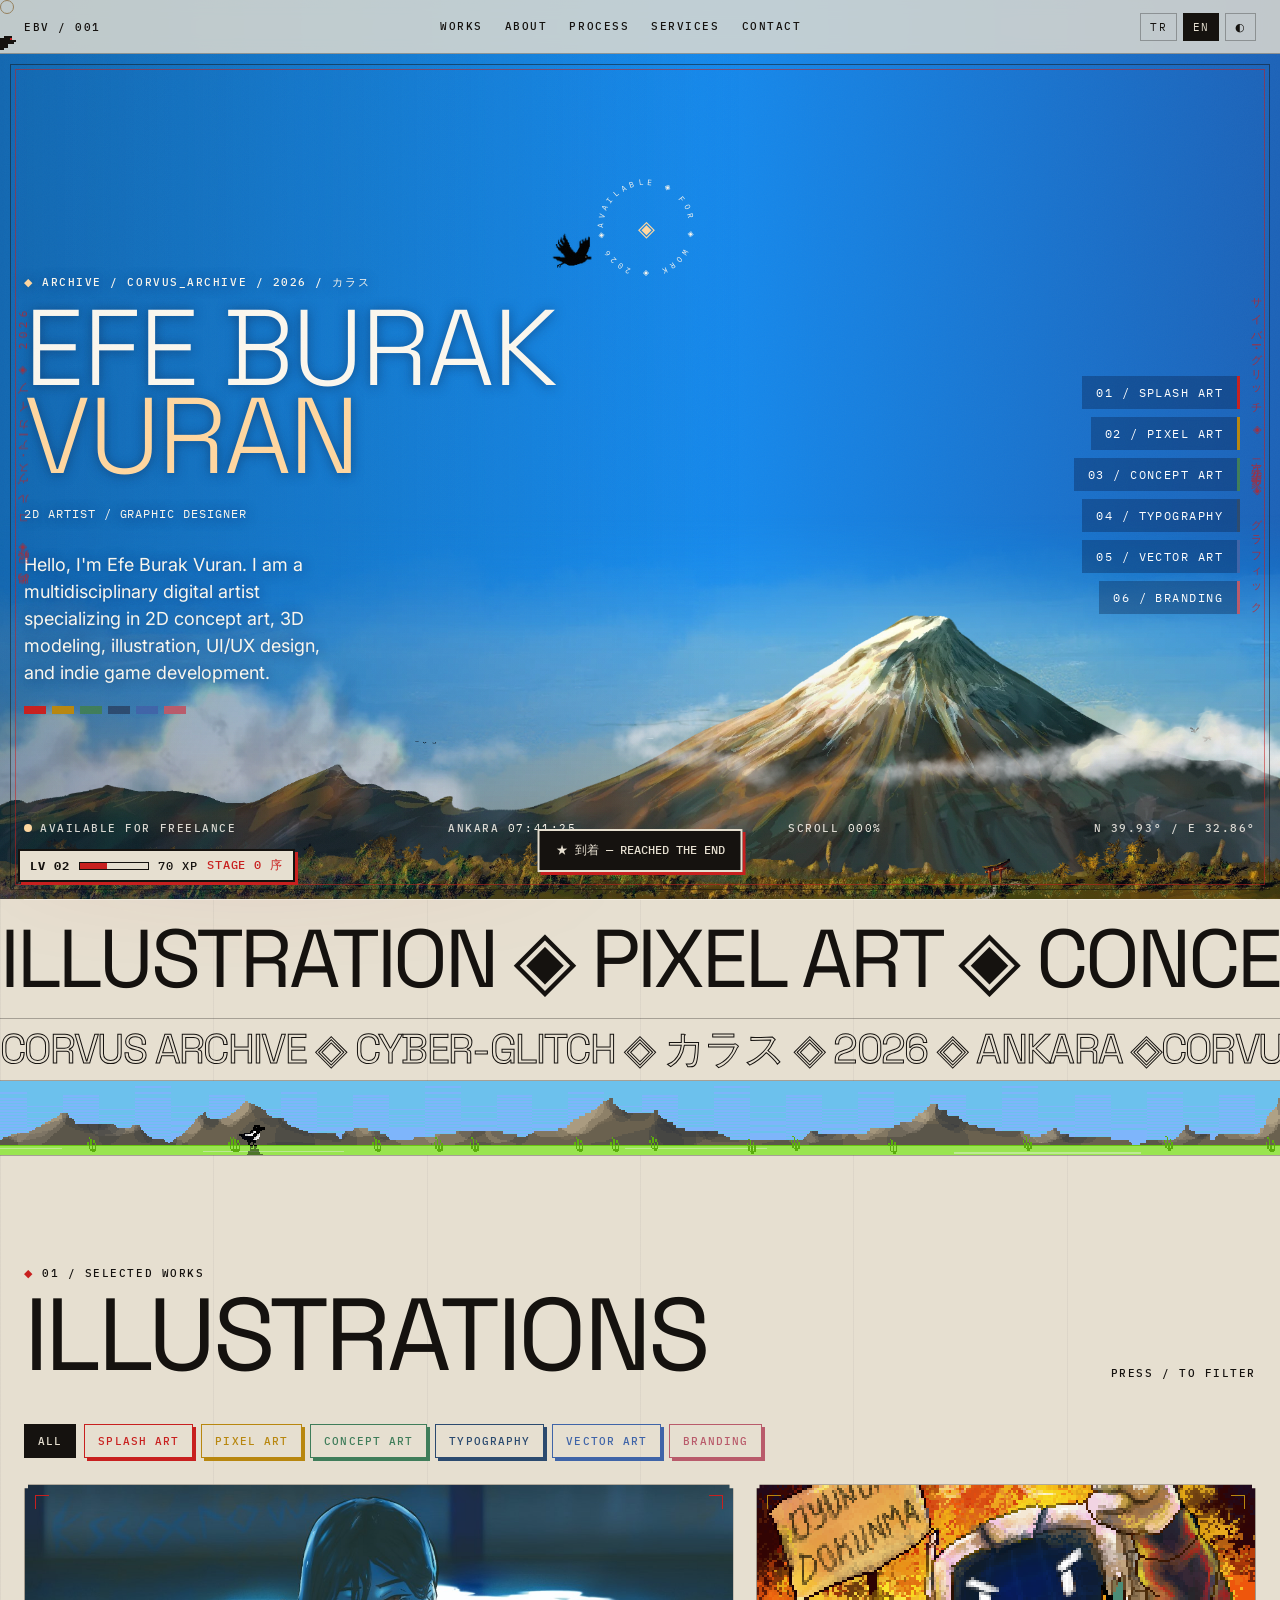
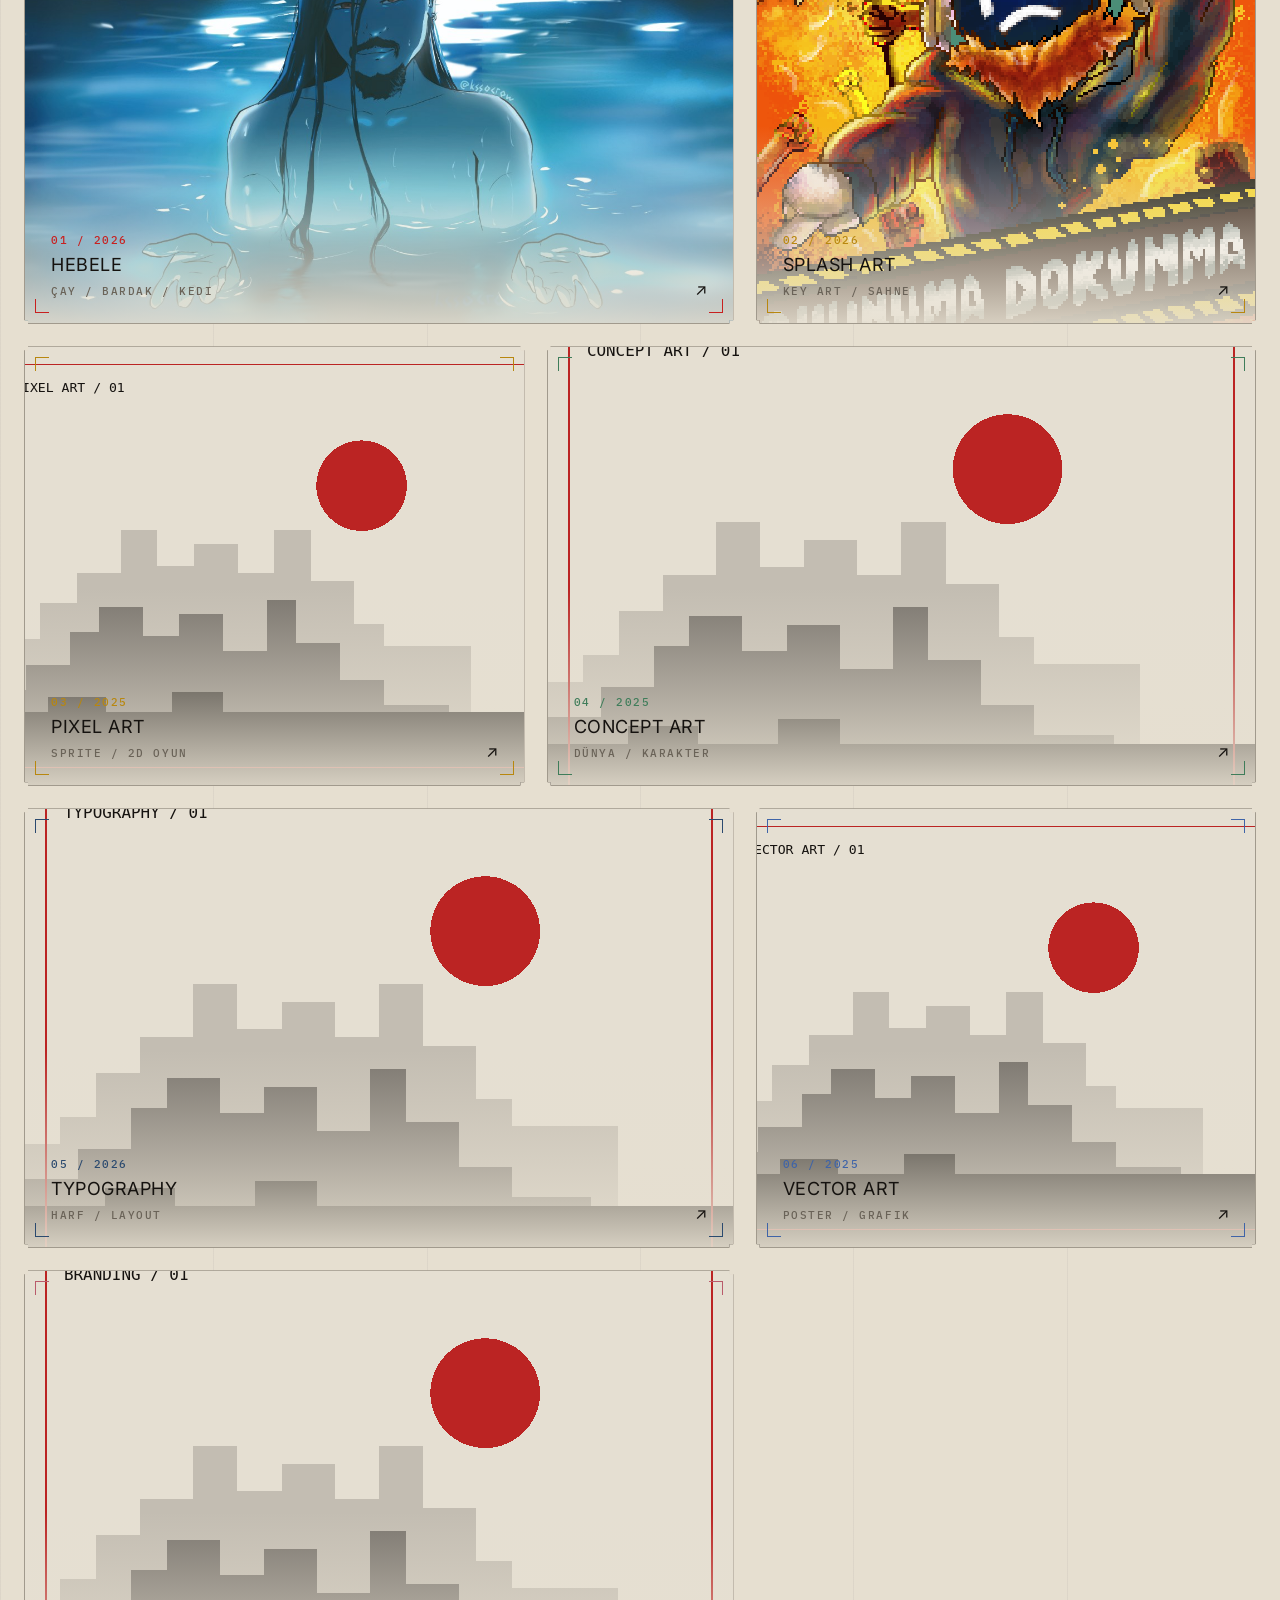
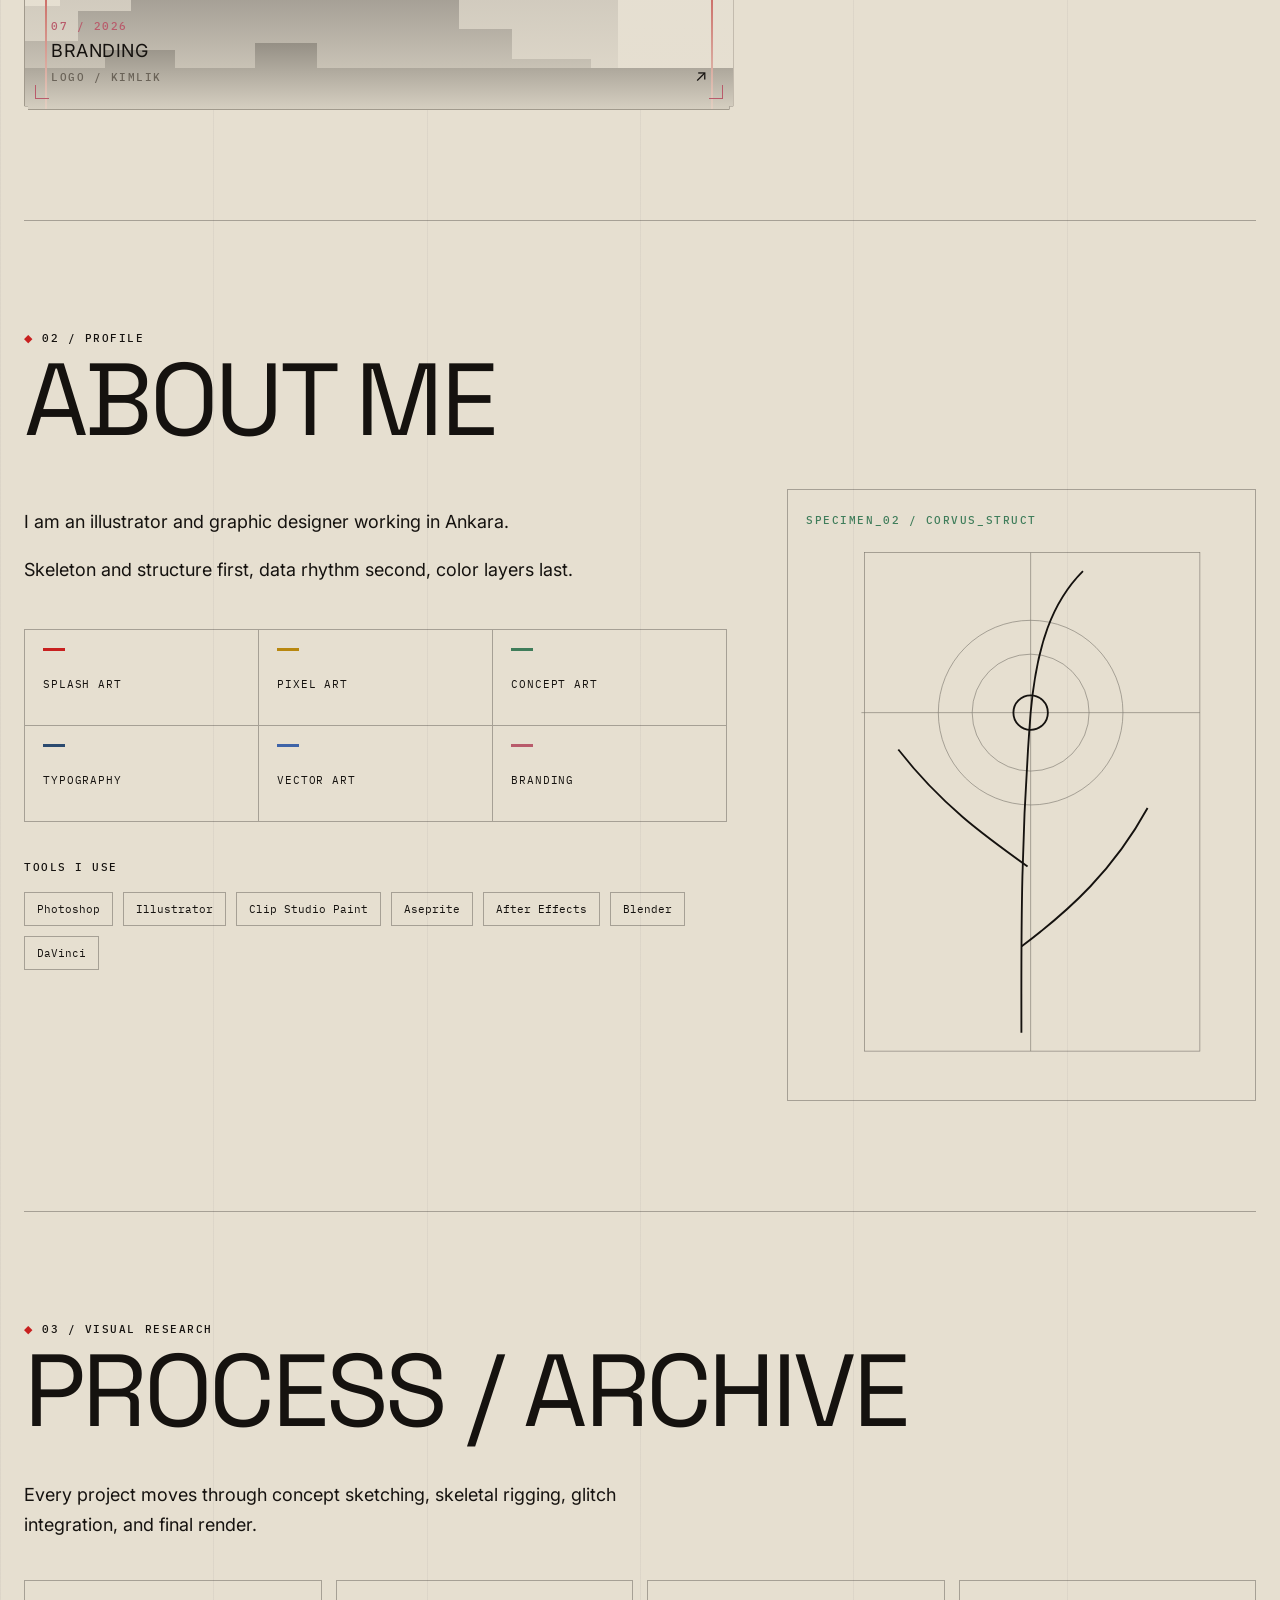
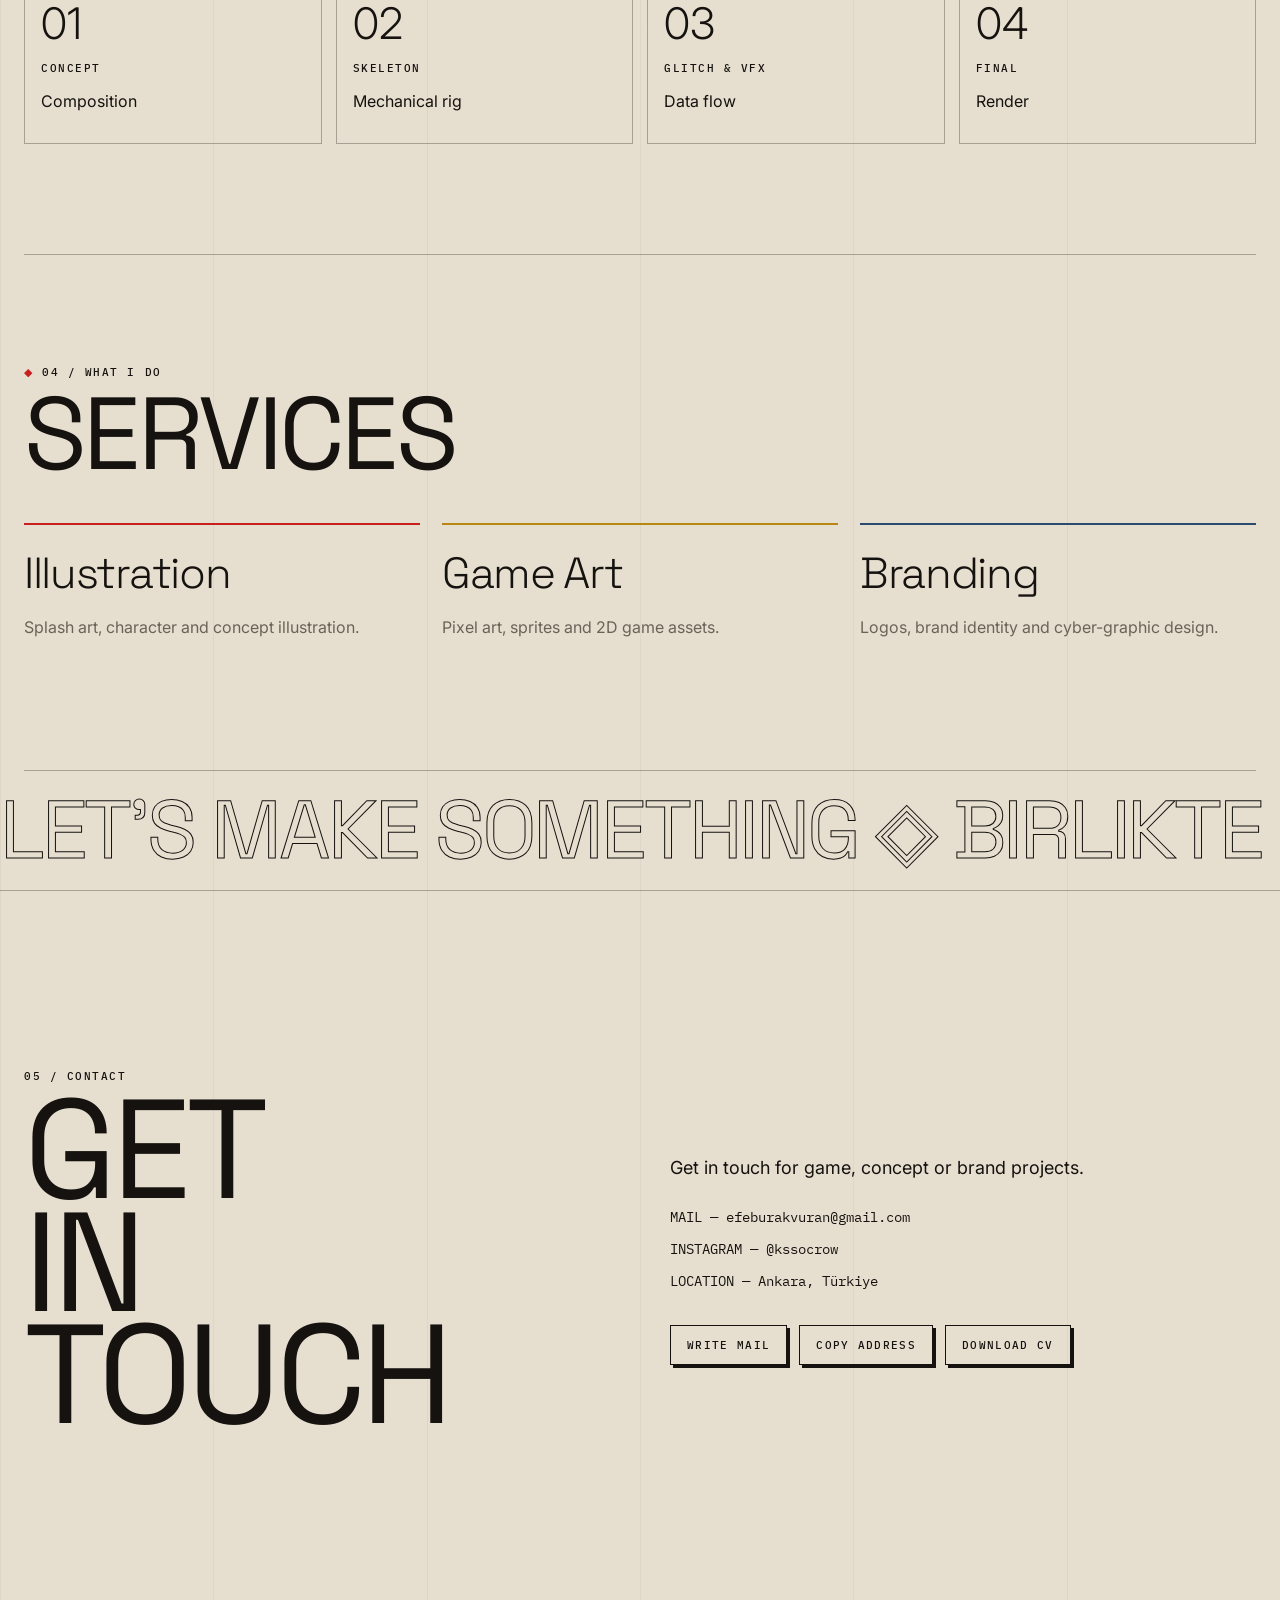
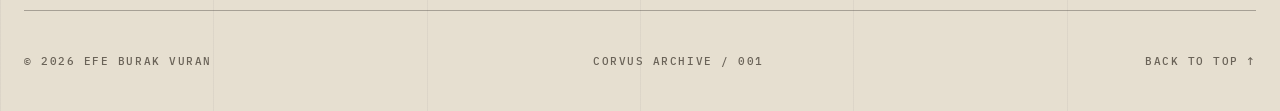
==== commit 5f0d355a: "Add files via upload" ====
--- a/index.html
+++ b/index.html
@@ -1,6 +1,5 @@
 <!doctype html>
-<html lang="tr" data-theme="paper">
-<head>
+<html lang="tr" data-theme="paper"><head>
 <meta charset="utf-8">
 <meta name="viewport" content="width=device-width,initial-scale=1">
 <title>Efe Burak Vuran — 2D Artist / Graphic Designer</title>
@@ -10,8 +9,8 @@
 <meta property="og:type" content="website"><meta property="og:title" content="Efe Burak Vuran — 2D Artist / Graphic Designer">
 <meta property="og:description" content="Cyber-glitch estetiğiyle doğanın ve teknolojinin buluştuğu görsel dünyalar.">
 <link rel="icon" href="data:image/svg+xml,%3Csvg xmlns='http://www.w3.org/2000/svg' viewBox='0 0 32 32'%3E%3Crect width='32' height='32' fill='%23050505'/%3E%3Ctext x='16' y='22' font-size='15' text-anchor='middle' fill='%23f2f0ea' font-family='monospace'%3EEBV%3C/text%3E%3C/svg%3E">
-<link rel="preconnect" href="https://fonts.googleapis.com"><link rel="preconnect" href="https://fonts.gstatic.com" crossorigin>
-<link rel="stylesheet" href="https://fonts.googleapis.com/css2?family=DM+Mono:wght@300;400;500&family=Space+Grotesk:wght@300;400;500;600&family=Noto+Sans+JP:wght@500;900&family=DotGothic16&family=Shippori+Mincho:wght@400;500;700&display=swap">
+<link rel="preconnect" href="https://fonts.googleapis.com"><link rel="preconnect" href="https://fonts.gstatic.com" crossorigin="">
+<link rel="stylesheet" href="https://fonts.googleapis.com/css2?family=IBM+Plex+Mono:wght@400;500;600&amp;family=Inter:wght@400;500;600;700&amp;family=Shippori+Mincho:wght@400;500&amp;family=Space+Grotesk:wght@300;400;500;600;700&amp;display=swap">
 <style>
 /* ===== TOKENS ===== */
 :root{
@@ -19,7 +18,7 @@
   /* çalışma alanı renkleri */
   --c-splash:#e0483c;--c-pixel:#d9a93a;--c-concept:#6fb58a;--c-type:#6aa3c9;--c-vector:#7a9be0;--c-brand:#e08a98;
   --t-xs:11px;--t-sm:12px;--t-md:14px;--t-lg:18px;--t-xl:clamp(28px,3.4vw,44px);--t-2xl:clamp(48px,8vw,116px);--t-hero:clamp(44px,8.4vw,140px);
-  --trk-label:.14em;--trk-head:-.06em;--mono:'DotGothic16','DM Mono',ui-monospace,monospace;--sans:'Space Grotesk',system-ui,sans-serif;
+  --trk-label:.14em;--trk-head:-.035em;--mono:'IBM Plex Mono',ui-monospace,monospace;--sans:'Inter',system-ui,sans-serif;--display:'Space Grotesk','Inter',system-ui,sans-serif;
   --grain:.14;--chrome:linear-gradient(var(--ink),var(--ink));
 }
 [data-theme=paper]{--bg:#e6dfd0;--ink:#15120f;--muted:#6a6358;--line:rgba(21,18,15,.3);--card:#ddd5c4;--grain:.1;--red:#c8201f;--wash:21,18,15;--redrgb:200,32,31;--chrome:linear-gradient(var(--ink),var(--ink));
@@ -247,8 +246,43 @@
 .ed-slots{display:grid;grid-template-columns:repeat(auto-fit,minmax(190px,1fr));gap:12px;margin:10px 0}
 .ed-slot{border:1px solid var(--line);padding:10px;display:grid;gap:6px;align-content:start}
 .ed-slot small{color:var(--muted);font:11px var(--mono)}
-.ed-prev{height:70px;display:grid;place-items:center;background:var(--card);overflow:hidden}.ed-prev img{max-width:100%;max-height:70px;object-fit:contain}
+.ed-prev{height:70px;display:grid;place-items:center;background:var(--card);overflow:hidden}.ed-prev img{max-width:100%;max-height:70px;object-fit:contain}.ed-prev img.frame-thumb{width:32px;height:32px;object-fit:contain;image-rendering:pixelated;border:1px solid var(--line)}
 .emaki-view{height:max(clamp(250px,46vh,440px),20vw)}.cust-far .emaki-cap{color:#fff;text-shadow:0 1px 3px rgba(0,0,0,.55)}
+.mq.thin{padding:8px 0}.mq.thin .mq-t span{font-size:clamp(19px,3.2vw,46px)}
+.rib{width:100vw;margin-left:calc(50% - 50vw);overflow:hidden;border-bottom:1px solid var(--line);padding:10px 0}
+.rib-t{display:flex;width:max-content;animation:mq 46s linear infinite reverse}.rib-t img{display:block;flex:none;width:auto}
+.emaki-view{height:clamp(240px,23vw,600px)}
+h1,h2,h3,.ed-h,.mq-t span,.kanji{font-family:'Cormorant Garamond','Shippori Mincho','Noto Serif JP','Hiragino Mincho ProN',Georgia,serif}
+h1,h2,h3,.ed-h{font-weight:400}.hero h1 span{font-weight:300}.mq-t span{font-weight:400}
+body{font-weight:400}.label,.mono,.chip,.btn,.ed-btn,#gHud,#toast{font-weight:500}
+/* ===== C: HERO = FUJI SAHNESİ + KARGA ===== */
+.hero-scene{position:absolute;top:0;bottom:0;left:50%;width:100vw;transform:translateX(-50%);z-index:-1;overflow:hidden;background:linear-gradient(90deg,#1a97f5,#168bee 55%,#1d63b8)}
+.hero-scene canvas{position:absolute;left:0;bottom:0;height:var(--hs,430px);width:auto;will-change:transform}
+.hero-scene #emFar{-webkit-mask-image:linear-gradient(to bottom,transparent 0,#000 32%);mask-image:linear-gradient(to bottom,transparent 0,#000 32%)}
+.hero-scene:after{content:"";position:absolute;inset:0;pointer-events:none;background:linear-gradient(90deg,rgba(8,28,66,.38),rgba(8,28,66,0) 58%),linear-gradient(to top,rgba(8,28,66,.2),transparent 30%)}
+#emCrow{left:0;top:0;z-index:2;transform-origin:50% 50%;will-change:transform}
+.hero{--ink:#fbf7ee;--muted:rgba(251,247,238,.85);--red:#ffd7a0;--redrgb:255,215,160;--line:rgba(255,255,255,.4);color:var(--ink)}
+.hero h1 span,.hero .sub,.hero p,.hero>div>.label{text-shadow:0 1px 12px rgba(8,28,66,.5)}
+.hero .kanji,.hero .sun,.hero .float,.hero .scan,.hero .wing-box,.hero #labels{display:none}
+.hero-art{pointer-events:none;justify-content:flex-end;padding-right:40px}
+.hero-art .badge,.hero-art .folder-list button{pointer-events:auto}
+.hero .folder-list{display:grid;gap:8px;justify-items:end;margin:0;padding:0;border:0}
+.hero .folder-list button{display:block;width:auto;text-align:right;padding:9px 14px;font:var(--t-sm) var(--mono);letter-spacing:.12em;text-transform:uppercase;color:#fff;border:0;border-right:3px solid var(--ac);background:rgba(8,28,66,.34);backdrop-filter:blur(3px);margin:0}
+.hero .folder-list button:hover{background:rgba(8,28,66,.6)}
+@media(max-width:760px){.hero-art{order:2;margin:22px -14px 0 0;padding:0;justify-content:flex-start}.hero .folder-list{justify-items:start}.hero .folder-list button{text-align:left;border-right:0;border-left:3px solid var(--ac)}}
+#emCrow{z-index:6}
+@media(max-width:760px){.hero-art{position:static}.hero .badge{left:auto;right:16px;top:118px;width:78px;height:78px}.hero .folder-list{grid-template-columns:1fr 1fr;gap:6px}.hero .folder-list button{padding:8px 10px;font-size:11px}}
+.rib{position:relative;height:var(--rbh,56px);padding:0}
+.rib-l{position:absolute;inset:0;overflow:hidden}
+.rib-t{position:absolute;left:0;bottom:0;height:100%;display:flex;width:max-content;animation:mq 60s linear infinite}
+.rib-t img{height:100%;width:auto;display:block;flex:none}
+.rib-t.mir img:nth-child(even){transform:scaleX(-1)}
+.rib-sp{position:absolute;z-index:2;background-repeat:no-repeat;pointer-events:none}
+.rib-t{height:auto}
+/* ===== TYPOGRAPHY: modern editorial / game-art portfolio ===== */
+body{font-family:var(--sans)}
+h1,h2,h3,.ed-h,.mq-t span{font-family:var(--display)!important}
+.mono,.label,.chip,.btn,.ed-btn,#gHud,#toast,.tools-bar button{font-family:var(--mono)}
 </style>
 </head>
 <body>
@@ -271,7 +305,7 @@
 </header>
 
 <main class="page" id="main">
-<section class="hero" id="top" data-spy>
+<section class="hero" id="top" data-spy="">
   <div>
     <div class="label">ARCHIVE / CORVUS_ARCHIVE / 2026 / カラス</div>
     <h1><span data-site="name1">EFE BURAK</span><span data-site="name2">VURAN</span></h1>
@@ -282,29 +316,26 @@
   <div class="hero-art" id="heroArt">
     <div class="wing-box" id="treeWrap"><canvas id="cyberWing" width="1100" height="1000" role="img" aria-label="Ekranın kenarından açılan cyber-glitch karga kanadı. Kanat uçları çalışma alanlarına açılan bağlantılardır."></canvas></div>
     <div class="labels" id="labels"></div>
-    <a class="badge" href="#contact" aria-label="Available for work" data-cur="HIRE"><svg viewBox="0 0 120 120" aria-hidden="true"><defs><path id="cp" d="M60,60 m-44,0 a44,44 0 1,1 88,0 a44,44 0 1,1 -88,0"/></defs><text><textPath href="#cp" textLength="272" lengthAdjust="spacing">AVAILABLE ◈ FOR ◈ WORK ◈ 2026 ◈ </textPath></text></svg></a>
+    <a class="badge" href="#contact" aria-label="Available for work" data-cur="HIRE"><svg viewBox="0 0 120 120" aria-hidden="true"><defs><path id="cp" d="M60,60 m-44,0 a44,44 0 1,1 88,0 a44,44 0 1,1 -88,0"></path></defs><text><textPath href="#cp" textLength="272" lengthAdjust="spacing">AVAILABLE ◈ FOR ◈ WORK ◈ 2026 ◈ </textPath></text></svg></a>
     <div class="folder-list" id="folderList" role="list"></div>
   </div>
-  <div class="sun" aria-hidden="true"></div><div class="kanji" aria-hidden="true">鴉</div>
+  <div class="sun" aria-hidden="true"></div><div class="hero-scene" id="emaki" aria-hidden="true"><canvas id="emFar"></canvas><canvas id="emMid"></canvas><canvas id="emHaze"></canvas><canvas id="emNear"></canvas><canvas id="emFront"></canvas></div><div id="emCrow" class="spr" aria-hidden="true"></div>
+  <div class="kanji" aria-hidden="true">鴉</div>
   <div class="scan" aria-hidden="true"></div>
   <div class="hud mono"><span><i></i>AVAILABLE FOR FREELANCE</span><span>ANKARA <b id="clk">--:--:--</b></span><span>SCROLL <b id="scp">000</b>%</span><span>N 39.93° / E 32.86°</span></div>
 </section>
 
 <div class="mq" aria-hidden="true"><div class="mq-t"><span>Illustration ◈ Pixel Art ◈ Concept Art ◈ Typography ◈ Vector ◈ Branding ◈ 墨絵 ◈ ドット絵 ◈ 朱 ◈ </span><span>Illustration ◈ Pixel Art ◈ Concept Art ◈ Typography ◈ Vector ◈ Branding ◈ 墨絵 ◈ ドット絵 ◈ 朱 ◈ </span></div></div>
-<div class="mq alt" aria-hidden="true"><div class="mq-t"><span>Corvus Archive ◈ Cyber-Glitch ◈ カラス ◈ 2026 ◈ Ankara ◈ Available for work ◈ </span><span>Corvus Archive ◈ Cyber-Glitch ◈ カラス ◈ 2026 ◈ Ankara ◈ Available for work ◈ </span></div></div>
-
-<section class="emaki" id="emaki" aria-label="絵巻 / Emakimono">
-<div class="emaki-cap"><span>第一章 ◆ 絵巻 EMAKIMONO</span><span>↓ SCROLL TO TRAVEL →</span></div>
-<div class="emaki-view" aria-hidden="true"><canvas id="emFar"></canvas><canvas id="emMid"></canvas><canvas id="emNear"></canvas><canvas id="emFront"></canvas><div id="emCrow" class="spr"></div></div>
-</section>
-
-<section class="section" id="works" data-spy>
+<div class="mq alt thin" aria-hidden="true"><div class="mq-t"><span>Corvus Archive ◈ Cyber-Glitch ◈ カラス ◈ 2026 ◈ Ankara ◈ </span><span>Corvus Archive ◈ Cyber-Glitch ◈ カラス ◈ 2026 ◈ Ankara ◈ </span></div></div>
+<div class="rib" id="rib" aria-hidden="true"></div>
+
+<section class="section" id="works" data-spy="">
   <div class="sec-head rv"><div><div class="label" data-i18n="k_works">01 / SELECTED WORKS</div><h2 data-i18n="h_works">ILLUSTRATIONS</h2></div><div class="label" data-i18n="hint_works">/ ile filtrele</div></div>
   <div class="filters rv" id="filters" role="group" aria-label="Çalışma alanı filtresi"></div>
   <div class="works" id="works-grid"></div>
 </section>
 
-<section class="section" id="about" data-spy>
+<section class="section" id="about" data-spy="">
   <div class="sec-head rv"><div><div class="label" data-i18n="k_about">02 / PROFILE</div><h2 data-i18n="h_about">ABOUT ME</h2></div></div>
   <div class="split">
     <div class="rv">
@@ -314,25 +345,25 @@
       <div class="chips"><span>Photoshop</span><span>Illustrator</span><span>Clip Studio Paint</span><span>Aseprite</span><span>After Effects</span><span>Blender</span><span>DaVinci</span></div>
     </div>
     <div class="specimen rv"><span class="label" style="color:var(--c-concept)">SPECIMEN_02 / CORVUS_STRUCT</span>
-      <svg viewBox="0 0 700 900" aria-hidden="true"><g fill="none" stroke="currentColor" stroke-width="3"><path d="M350 820C350 680 348 520 365 300 375 190 400 120 450 70"/><path d="M360 550C290 500 220 450 150 360"/><path d="M350 680C430 620 500 555 555 455"/><circle cx="365" cy="300" r="28"/></g><g fill="none" stroke="currentColor" opacity=".5"><circle cx="365" cy="300" r="95"/><circle cx="365" cy="300" r="150"/><path d="M365 40V850M90 300H640"/><rect x="95" y="40" width="545" height="810"/></g></svg>
+      <svg viewBox="0 0 700 900" aria-hidden="true"><g fill="none" stroke="currentColor" stroke-width="3"><path d="M350 820C350 680 348 520 365 300 375 190 400 120 450 70"></path><path d="M360 550C290 500 220 450 150 360"></path><path d="M350 680C430 620 500 555 555 455"></path><circle cx="365" cy="300" r="28"></circle></g><g fill="none" stroke="currentColor" opacity=".5"><circle cx="365" cy="300" r="95"></circle><circle cx="365" cy="300" r="150"></circle><path d="M365 40V850M90 300H640"></path><rect x="95" y="40" width="545" height="810"></rect></g></svg>
     </div>
   </div>
 </section>
 
-<section class="section" id="process" data-spy>
+<section class="section" id="process" data-spy="">
   <div class="sec-head rv"><div><div class="label" data-i18n="k_process">03 / VISUAL RESEARCH</div><h2>PROCESS / ARCHIVE</h2></div></div>
   <p class="lead rv" data-i18n="process1"></p>
   <div class="steps rv" id="steps"></div>
 </section>
 
-<section class="section" id="services" data-spy>
+<section class="section" id="services" data-spy="">
   <div class="sec-head rv"><div><div class="label" data-i18n="k_services">04 / WHAT I DO</div><h2>SERVICES</h2></div></div>
   <div class="svc rv" id="svc"></div>
 </section>
 
 <div class="mq alt"><a href="#contact" aria-label="Contact" data-cur="→"><div class="mq-t"><span>Let’s make something ◈ Birlikte üretelim ◈ 一緒に作ろう ◈ </span><span>Let’s make something ◈ Birlikte üretelim ◈ 一緒に作ろう ◈ </span></div></a></div>
 
-<section class="section contact" id="contact" data-spy>
+<section class="section contact" id="contact" data-spy="">
   <div class="rv"><div class="label" data-i18n="k_contact">05 / CONTACT</div><h2>GET<br>IN<br>TOUCH</h2></div>
   <div class="rv">
     <p class="lead" data-i18n="contact1"></p>
@@ -344,19 +375,19 @@
     <div class="btns">
       <a class="btn" id="mailBtn" href="#" data-i18n="write">Mail yaz</a>
       <button class="btn" id="copyBtn" data-i18n="copy">Adresi kopyala</button>
-      <a class="btn" id="cvBtn" href="assets/efe-burak-vuran-cv.pdf" download data-i18n="cv">CV indir</a>
+      <a class="btn" id="cvBtn" href="assets/efe-burak-vuran-cv.pdf" download="" data-i18n="cv">CV indir</a>
     </div>
   </div>
 </section>
 <footer class="mono"><span>© 2026 <span data-site="name1">Efe Burak</span> <span data-site="name2">Vuran</span></span><span>CORVUS ARCHIVE / 001</span><a href="#top" data-i18n="top">Başa dön ↑</a></footer>
 </main>
 
-<div class="drawer" id="drawer" role="dialog" aria-modal="true" aria-labelledby="dTitle" hidden>
+<div class="drawer" id="drawer" role="dialog" aria-modal="true" aria-labelledby="dTitle" hidden="">
   <button class="d-close" id="dClose" aria-label="Kapat">ESC / ×</button>
   <div id="dBody"></div>
 </div>
 
-<script type="application/json" id="ebv-data">{"rev":1792051785817,"emaki":{"layers":{"far":{"src":"[data-uri]","w":3000,"h":600},"mid":{"src":"[data-uri]","w":3000,"h":600},"near":{"src":"[data-uri]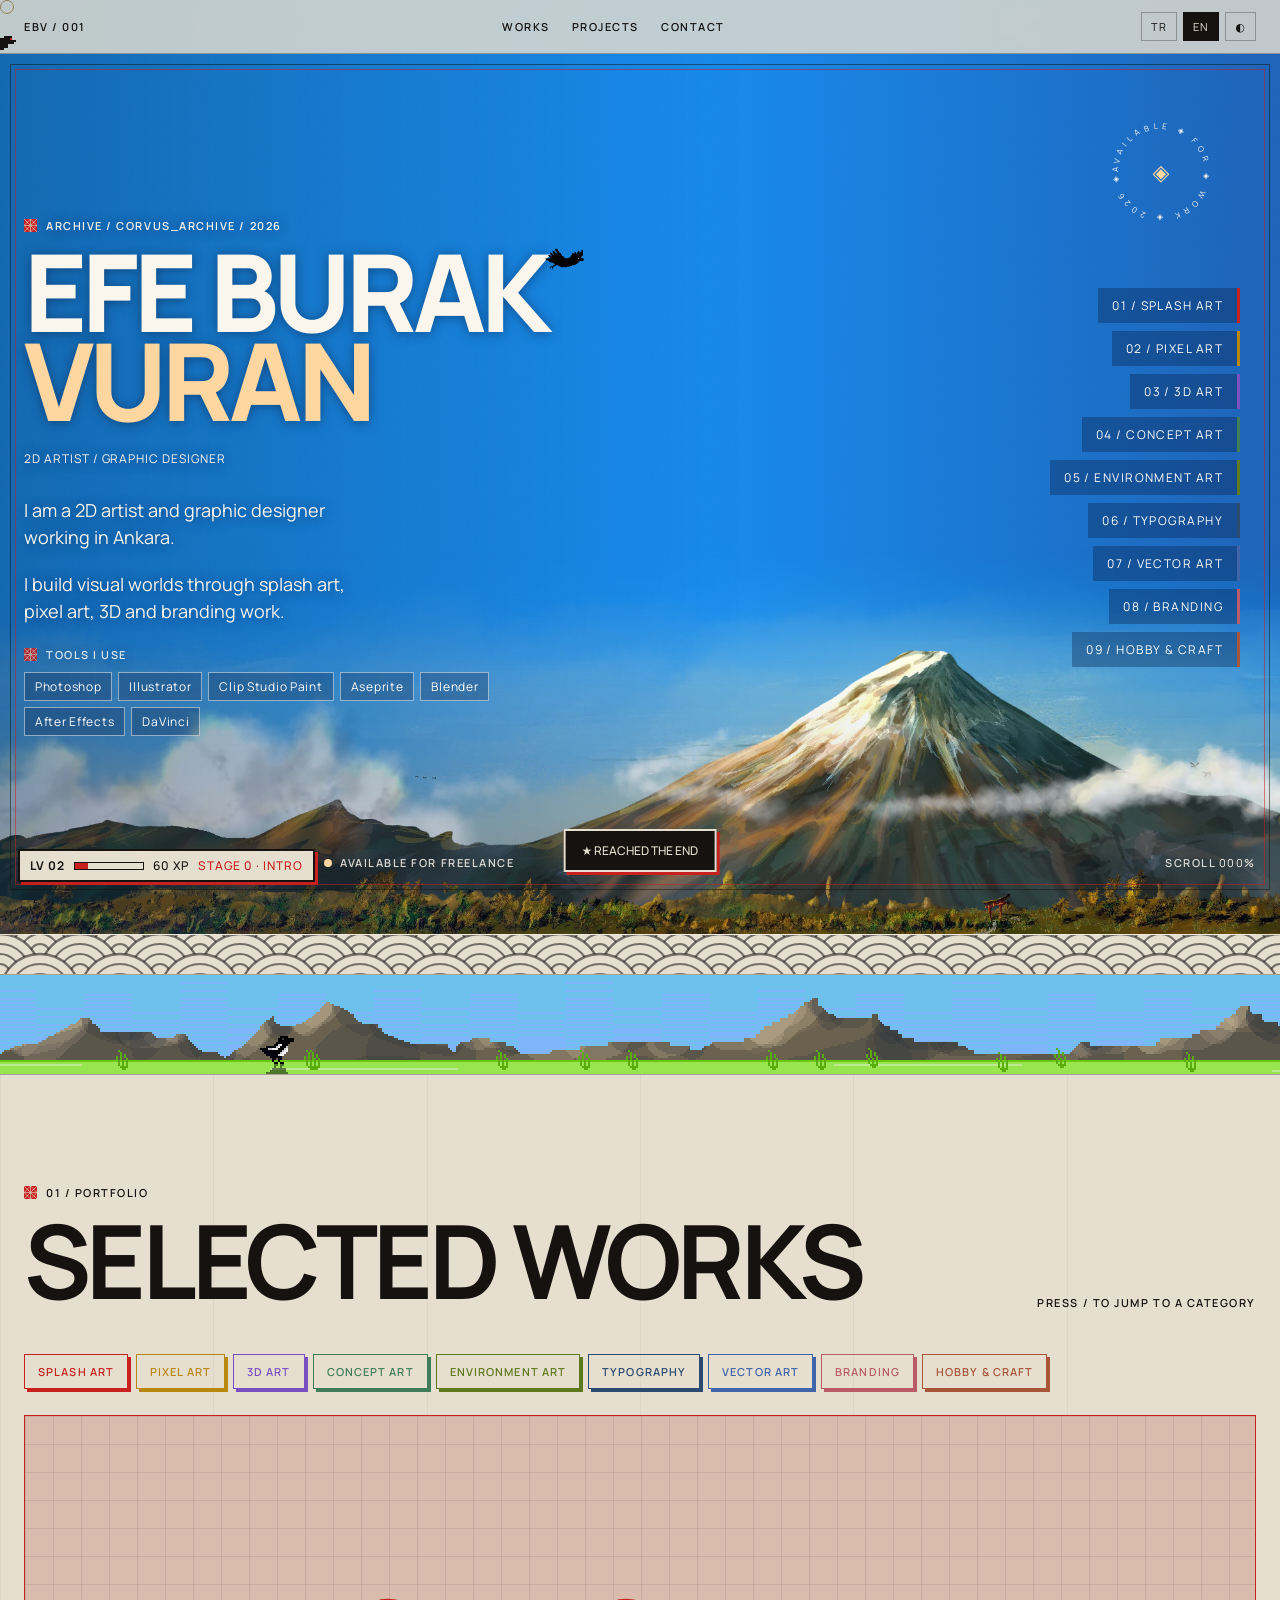
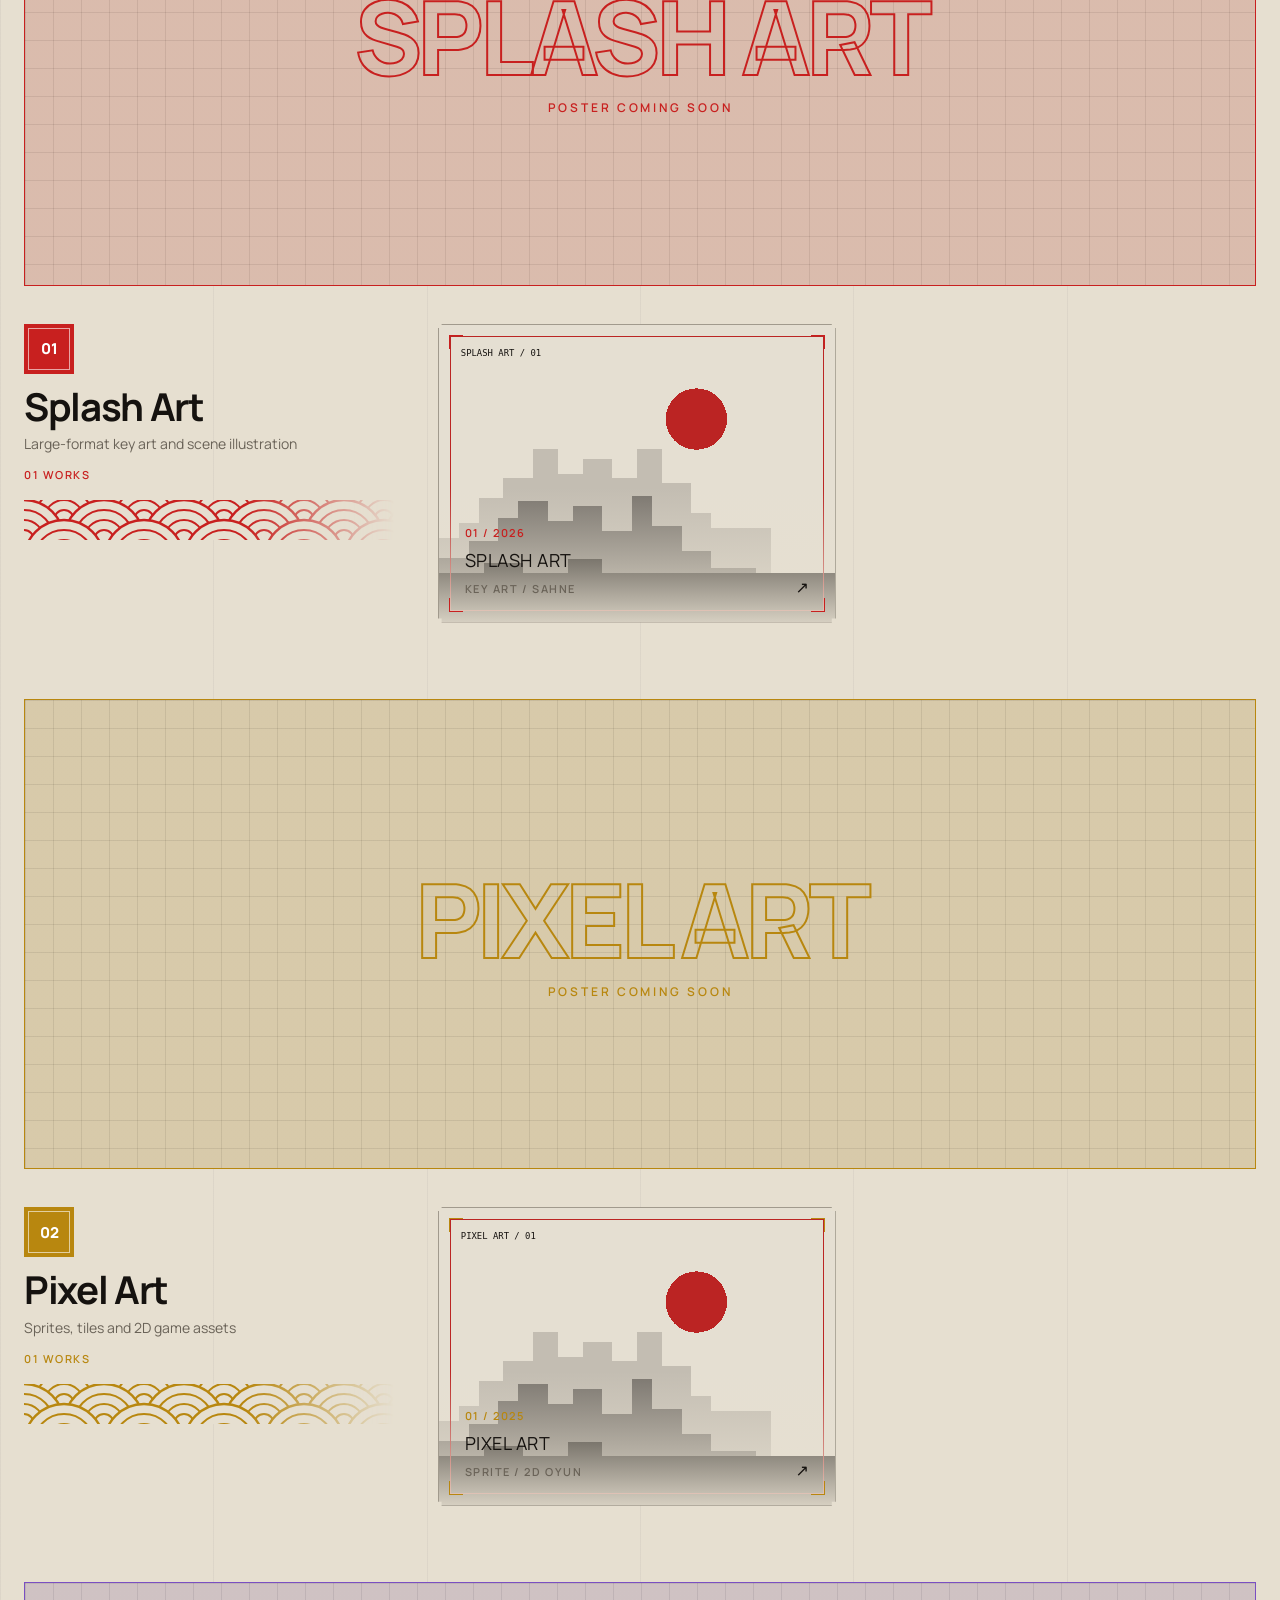
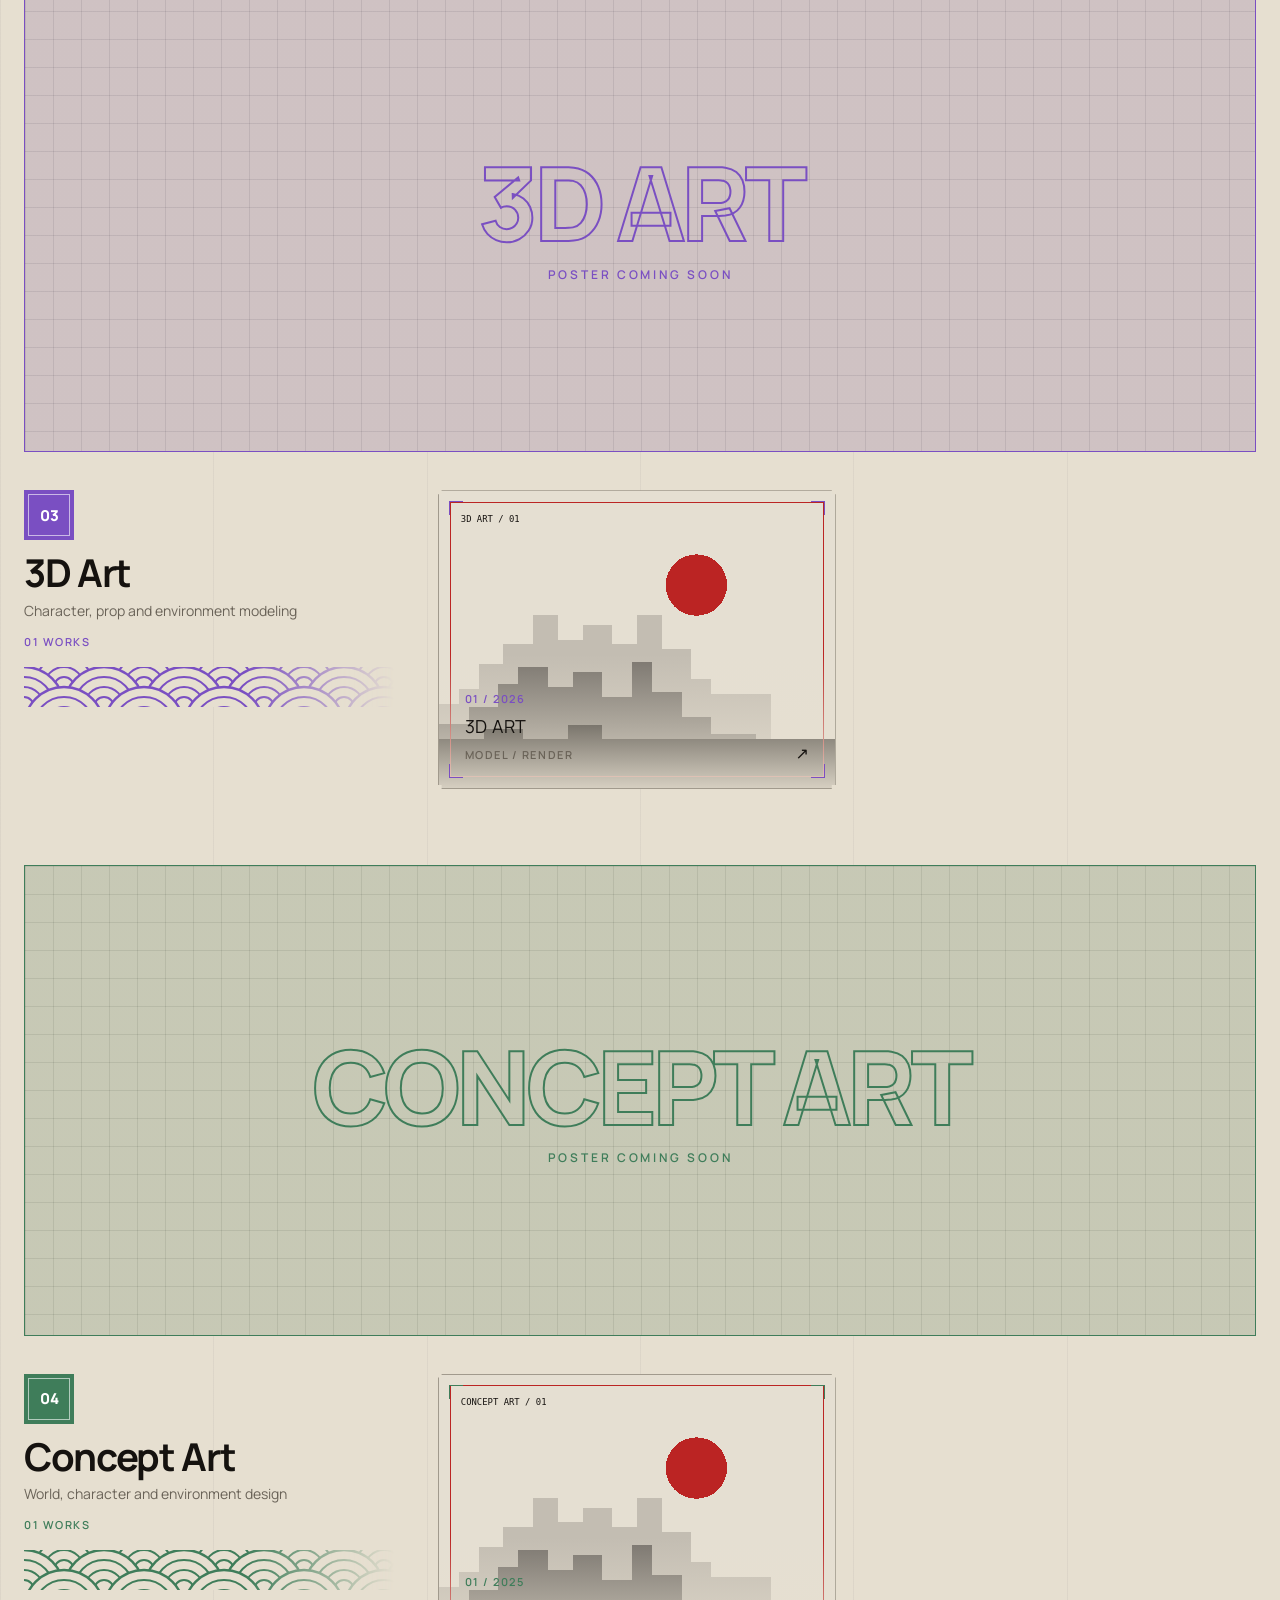
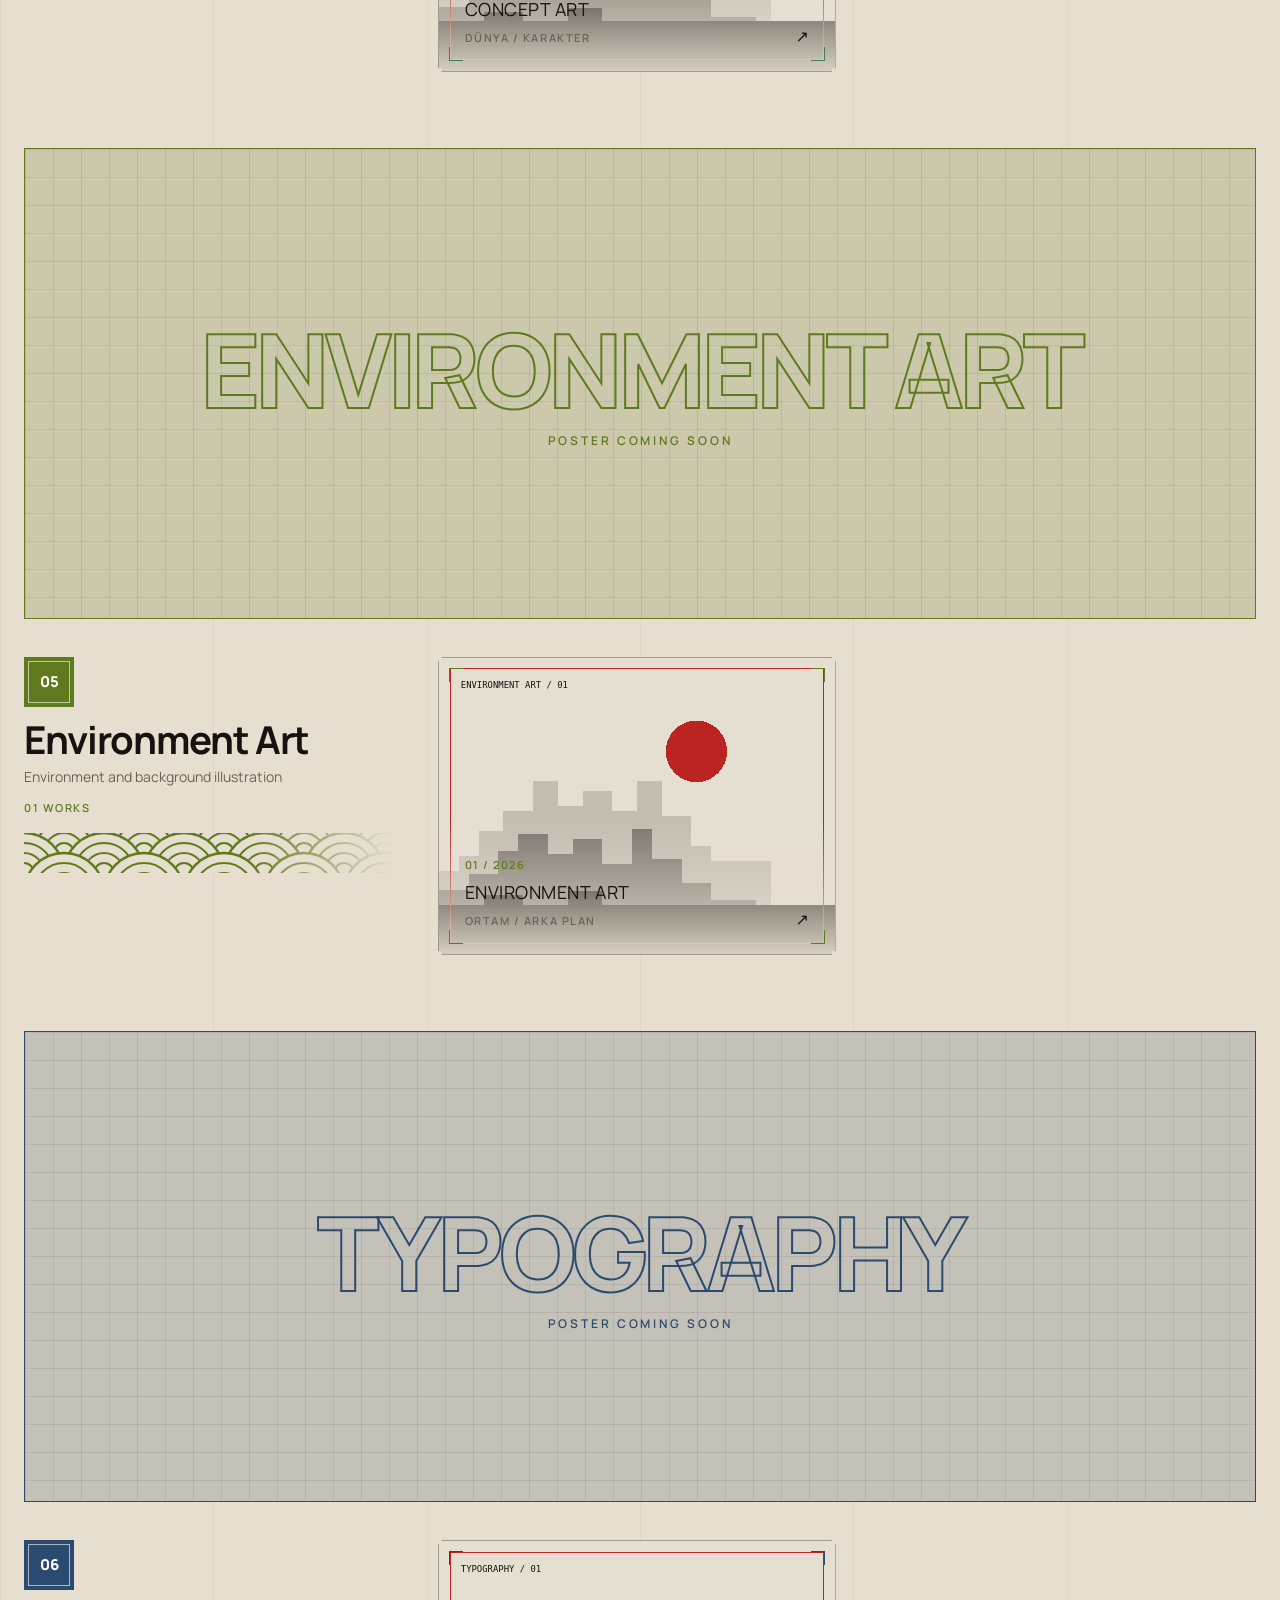
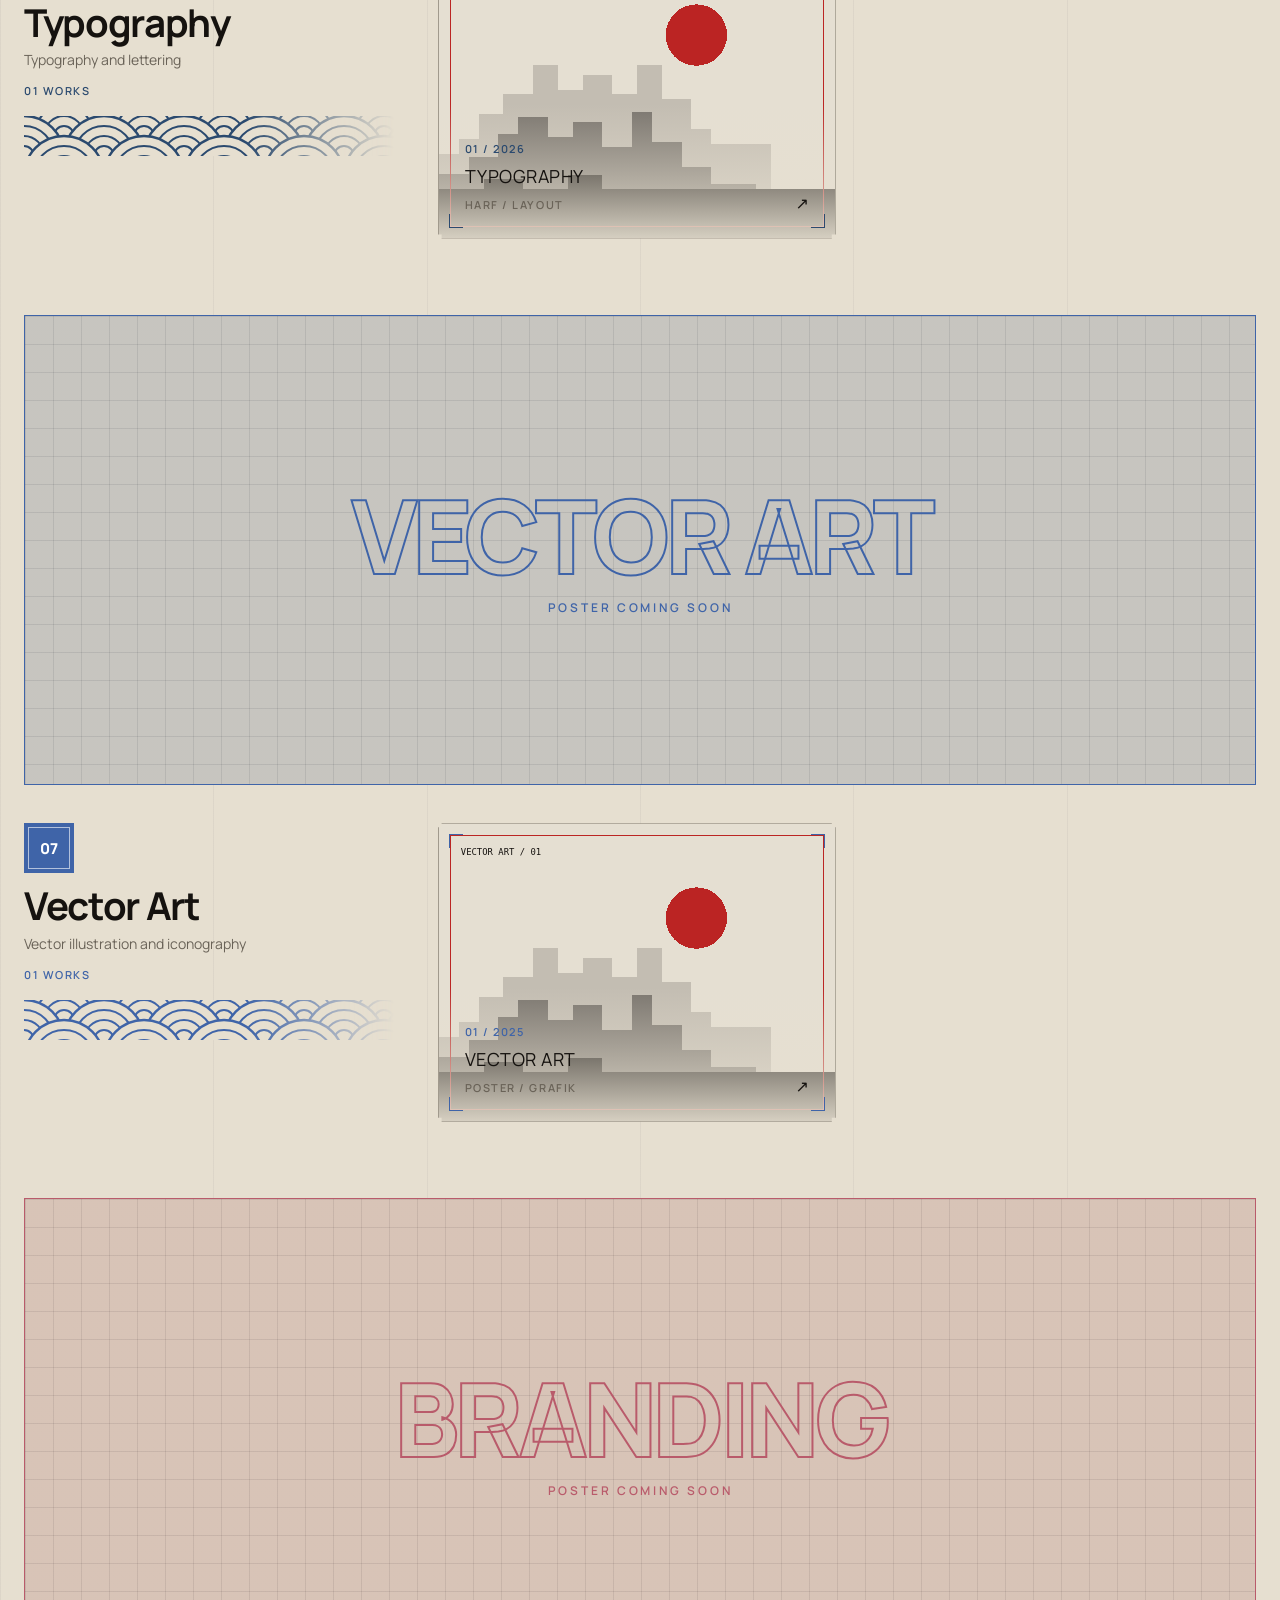
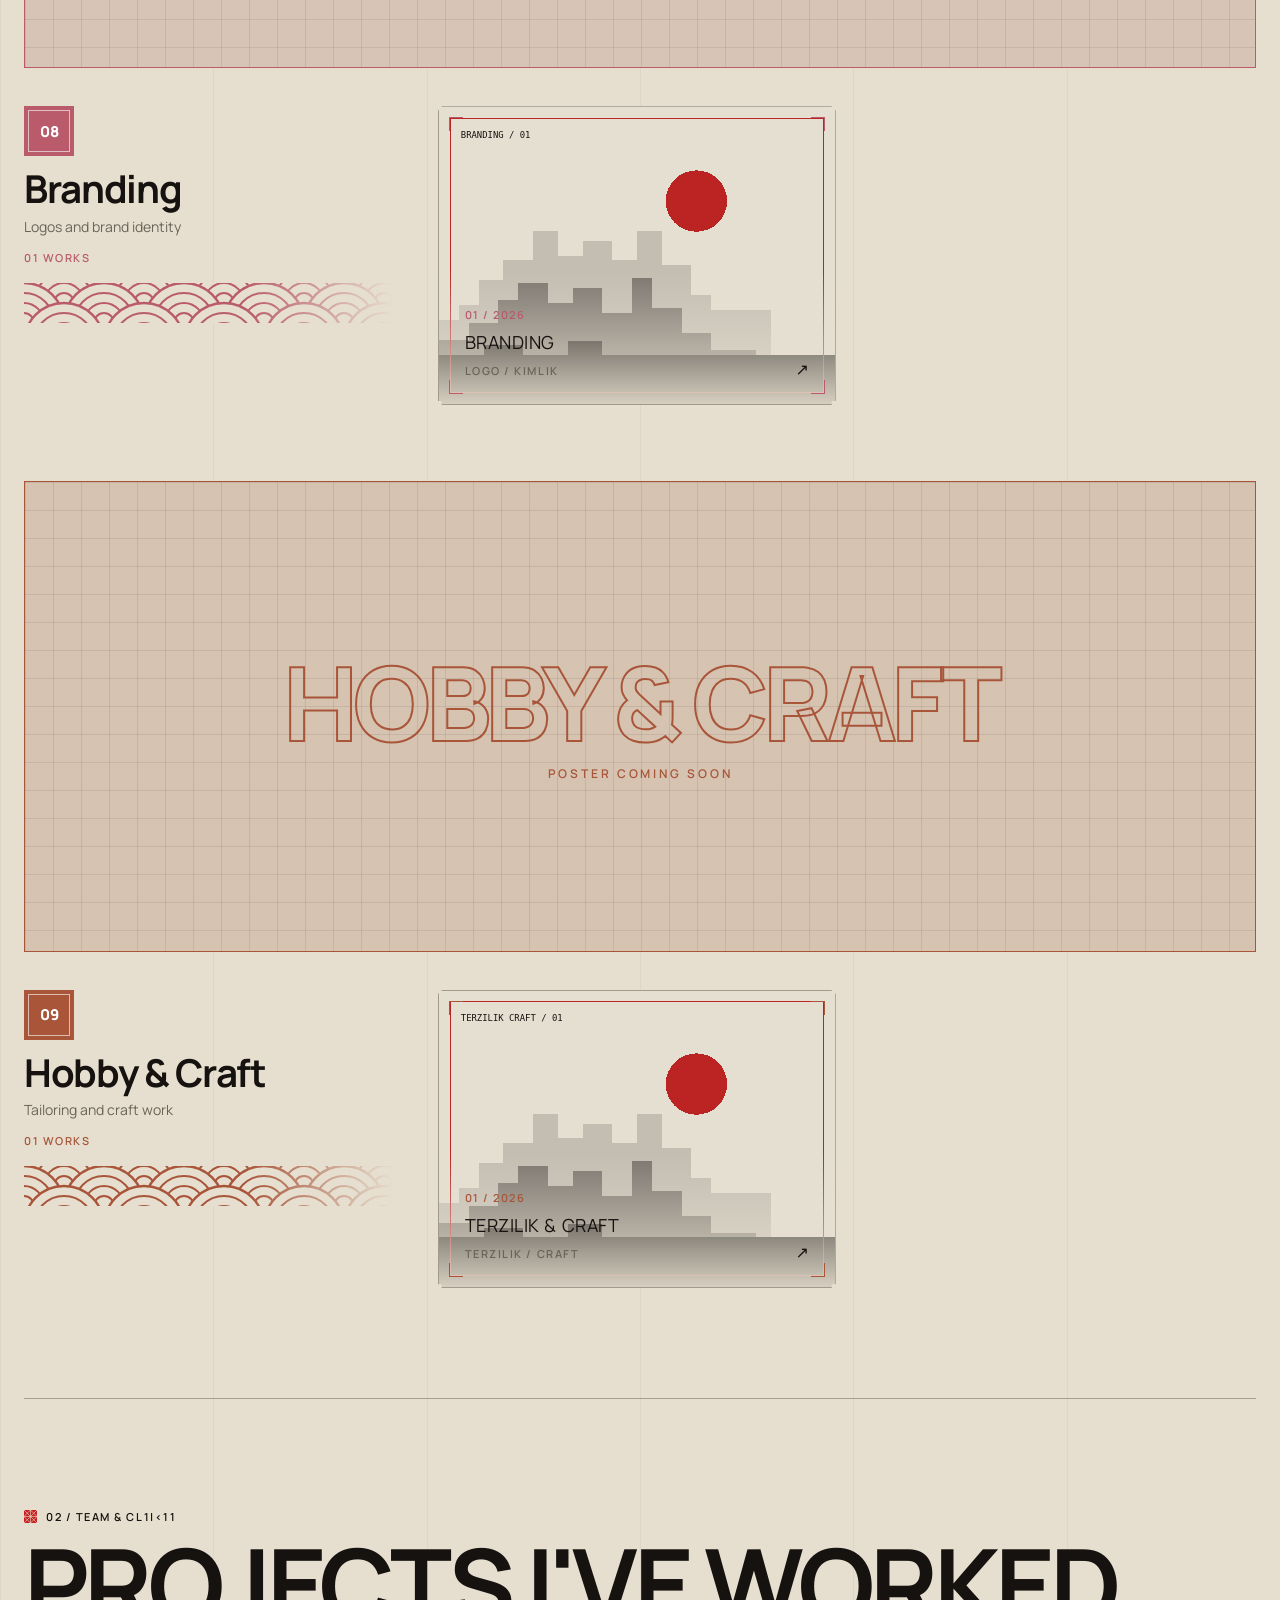
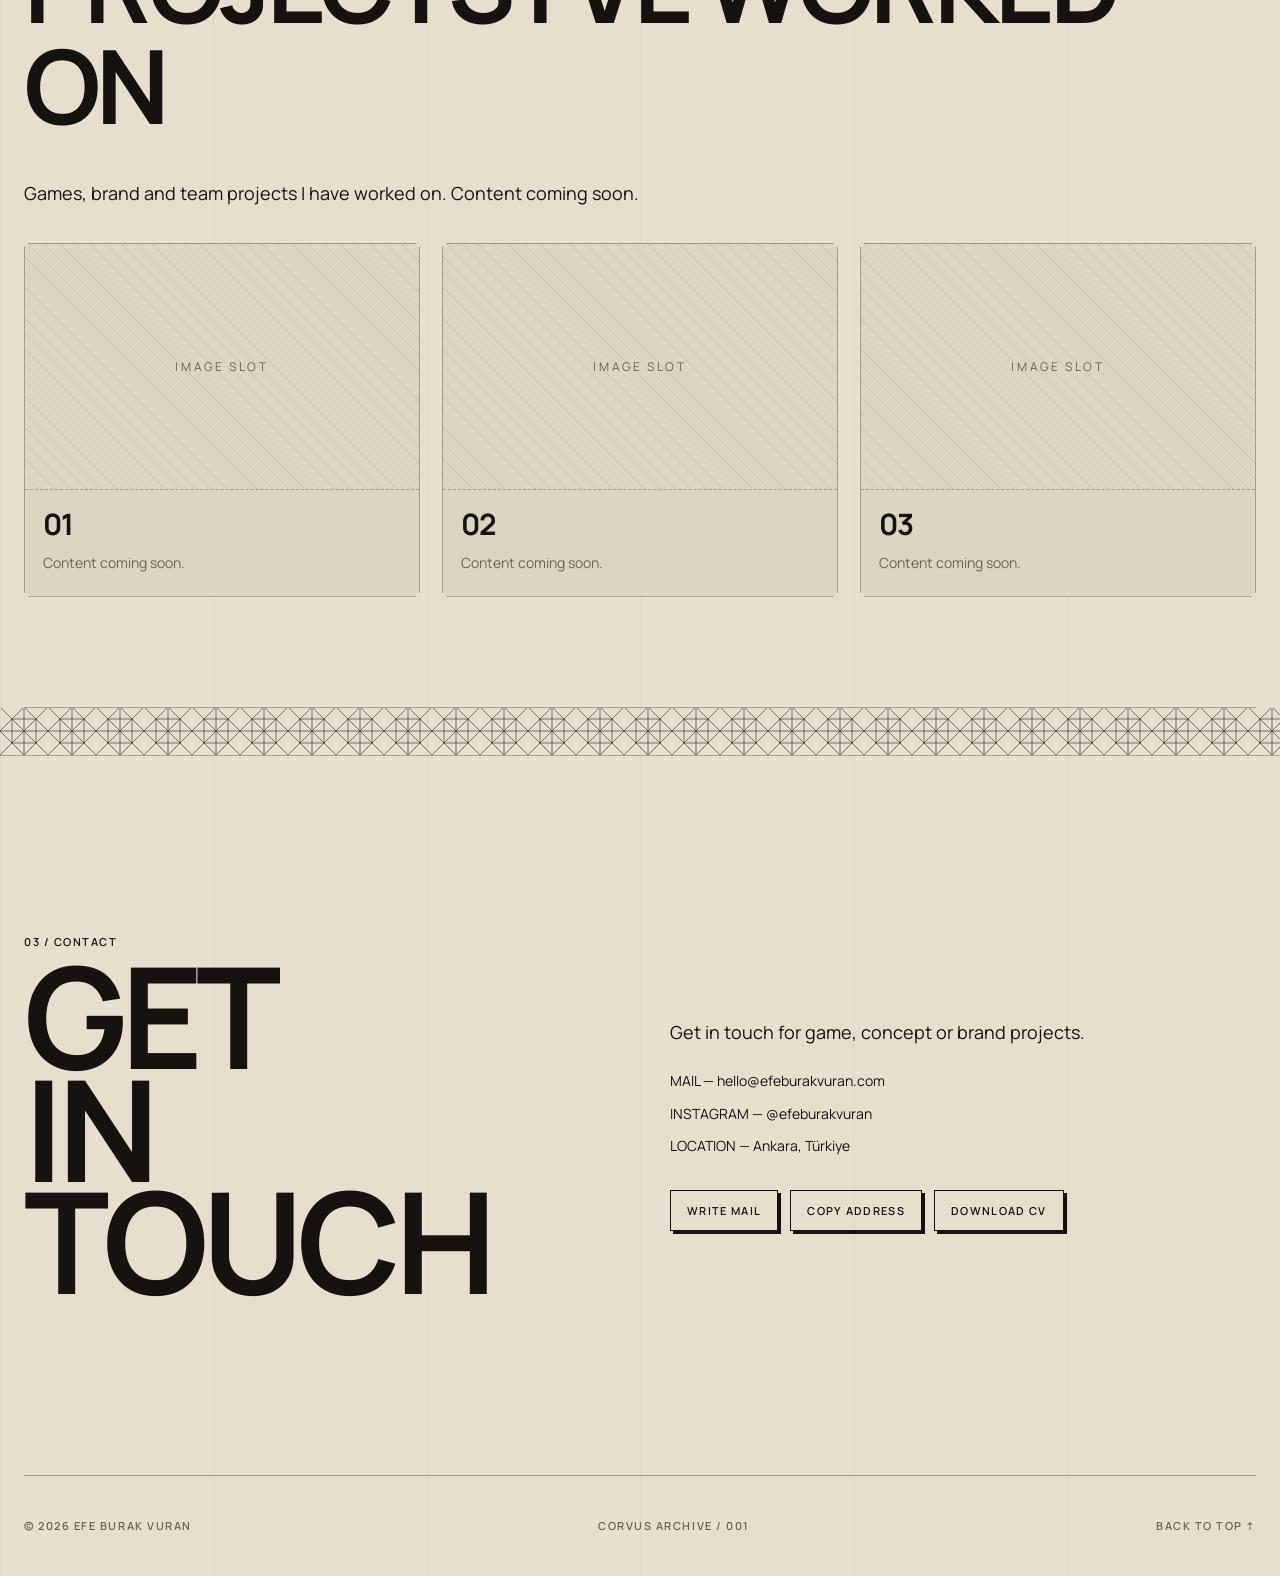
==== commit 50378d37: "Add files via upload" ====
--- a/index.html
+++ b/index.html
@@ -1,301 +1,30 @@
 <!doctype html>
-<html lang="tr" data-theme="paper"><head>
+<html lang="tr" data-theme="paper">
+<head>
 <meta charset="utf-8">
 <meta name="viewport" content="width=device-width,initial-scale=1">
 <title>Efe Burak Vuran — 2D Artist / Graphic Designer</title>
-<meta name="description" content="Efe Burak Vuran: Ankara merkezli 2D Artist / Graphic Designer. Splash art, pixel art, konsept sanat, tipografi, vektör ve marka kimliği çalışmaları.">
+<meta name="description" content="Efe Burak Vuran: Ankara merkezli 2D Artist / Graphic Designer. Splash art, pixel art, 3D art, konsept sanat, tipografi, vektör ve marka kimliği çalışmaları.">
 <link rel="canonical" href="https://efeburakvuran.com/">
 <meta name="theme-color" content="#e6dfd0">
 <meta property="og:type" content="website"><meta property="og:title" content="Efe Burak Vuran — 2D Artist / Graphic Designer">
-<meta property="og:description" content="Cyber-glitch estetiğiyle doğanın ve teknolojinin buluştuğu görsel dünyalar.">
+<meta property="og:description" content="2D sanatçı ve grafik tasarımcı Efe Burak Vuran’ın portfolyosu: splash art, pixel art, 3D, konsept sanat, tipografi, vektör ve marka çalışmaları.">
 <link rel="icon" href="data:image/svg+xml,%3Csvg xmlns='http://www.w3.org/2000/svg' viewBox='0 0 32 32'%3E%3Crect width='32' height='32' fill='%23050505'/%3E%3Ctext x='16' y='22' font-size='15' text-anchor='middle' fill='%23f2f0ea' font-family='monospace'%3EEBV%3C/text%3E%3C/svg%3E">
-<link rel="preconnect" href="https://fonts.googleapis.com"><link rel="preconnect" href="https://fonts.gstatic.com" crossorigin="">
-<link rel="stylesheet" href="https://fonts.googleapis.com/css2?family=IBM+Plex+Mono:wght@400;500;600&amp;family=Inter:wght@400;500;600;700&amp;family=Shippori+Mincho:wght@400;500&amp;family=Space+Grotesk:wght@300;400;500;600;700&amp;display=swap">
-<style>
-/* ===== TOKENS ===== */
-:root{
-  --bg:#0e0c0b;--ink:#ece3d0;--muted:#a39a88;--line:rgba(236,227,208,.28);--card:#161311;--red:#e0483c;--wash:236,227,208;--redrgb:224,72,60;
-  /* çalışma alanı renkleri */
-  --c-splash:#e0483c;--c-pixel:#d9a93a;--c-concept:#6fb58a;--c-type:#6aa3c9;--c-vector:#7a9be0;--c-brand:#e08a98;
-  --t-xs:11px;--t-sm:12px;--t-md:14px;--t-lg:18px;--t-xl:clamp(28px,3.4vw,44px);--t-2xl:clamp(48px,8vw,116px);--t-hero:clamp(44px,8.4vw,140px);
-  --trk-label:.14em;--trk-head:-.035em;--mono:'IBM Plex Mono',ui-monospace,monospace;--sans:'Inter',system-ui,sans-serif;--display:'Space Grotesk','Inter',system-ui,sans-serif;
-  --grain:.14;--chrome:linear-gradient(var(--ink),var(--ink));
-}
-[data-theme=paper]{--bg:#e6dfd0;--ink:#15120f;--muted:#6a6358;--line:rgba(21,18,15,.3);--card:#ddd5c4;--grain:.1;--red:#c8201f;--wash:21,18,15;--redrgb:200,32,31;--chrome:linear-gradient(var(--ink),var(--ink));
-  --c-splash:#c8201f;--c-pixel:#b8870f;--c-concept:#3f7d5a;--c-type:#2b4a6f;--c-vector:#3f64a8;--c-brand:#b95b6b}
-*{box-sizing:border-box}
-html{scroll-behavior:smooth;background:var(--bg)}
-body{margin:0;background:transparent;color:var(--ink);font-family:var(--sans);overflow-x:hidden}
-body:before{content:"";position:fixed;inset:0;pointer-events:none;z-index:20;opacity:var(--grain);
-  background-image:url("data:image/svg+xml,%3Csvg xmlns='http://www.w3.org/2000/svg' width='120' height='120'%3E%3Cfilter id='n'%3E%3CfeTurbulence type='fractalNoise' baseFrequency='.9' numOctaves='2' stitchTiles='stitch'/%3E%3C/filter%3E%3Crect width='100%25' height='100%25' filter='url(%23n)' opacity='.3'/%3E%3C/svg%3E")}
-body:after{content:"";position:fixed;inset:0;z-index:-1;pointer-events:none;filter:blur(40px);
-  background:radial-gradient(42% 36% at 86% 10%,rgba(var(--redrgb),.10),transparent 72%),radial-gradient(50% 40% at 14% 24%,rgba(var(--wash),.07),transparent 74%),radial-gradient(46% 36% at 74% 62%,rgba(var(--wash),.06),transparent 74%),radial-gradient(40% 30% at 20% 92%,rgba(var(--redrgb),.08),transparent 72%)}
-.hero h1 span:last-child{background:linear-gradient(90deg,#ff1a2e,#ff5a64 50%,#4fe3cf);-webkit-background-clip:text;background-clip:text;color:transparent}
-a{color:inherit;text-decoration:none}button{font:inherit;color:inherit;background:none;border:0;cursor:pointer;padding:0}
-:focus-visible{outline:2px solid var(--c-type);outline-offset:3px}
-.mono,.label{font-family:var(--mono);font-size:var(--t-xs);letter-spacing:var(--trk-label);text-transform:uppercase}
-.skip{position:fixed;left:12px;top:-60px;z-index:300;background:var(--ink);color:var(--bg);padding:10px 14px;font:var(--t-sm) var(--mono)}.skip:focus{top:12px}
-/* ===== HEADER ===== */
-.top{position:fixed;z-index:50;inset:0 0 auto;height:54px;display:flex;align-items:center;justify-content:space-between;gap:12px;padding:0 24px;
-  border-bottom:1px solid var(--line);background:color-mix(in srgb,var(--bg) 82%,transparent);backdrop-filter:blur(8px)}
-#prog{position:absolute;left:0;bottom:-1px;height:2px;width:100%;background:var(--c-type);transform:scaleX(0);transform-origin:left}
-.nav{display:flex;gap:22px}.nav a{padding:6px 0;border-bottom:1px solid transparent}
-.nav a:hover{color:var(--c-type)}.nav a[aria-current=true]{border-color:var(--ink)}
-.tools-bar{display:flex;gap:6px}.tools-bar button{border:1px solid var(--line);padding:6px 9px;font:var(--t-xs) var(--mono);letter-spacing:.1em}
-.tools-bar button[aria-pressed=true]{background:var(--ink);color:var(--bg)}
-/* ===== LAYOUT ===== */
-.page{width:min(1500px,100%);margin:auto;padding:0 24px}
-.section{padding:110px 0;border-bottom:1px solid var(--line);position:relative}
-.sec-head{margin-bottom:44px;display:flex;justify-content:space-between;align-items:end;gap:20px;flex-wrap:wrap}
-h2{font-size:var(--t-2xl);font-weight:300;line-height:.88;letter-spacing:var(--trk-head);margin:10px 0 0;overflow-wrap:anywhere}
-.lead{font-size:var(--t-lg);line-height:1.65;max-width:62ch}
-.rv{opacity:0;transform:translateY(14px);transition:opacity .7s,transform .7s}.rv.in{opacity:1;transform:none}
-/* ===== HERO ===== */
-.hero{min-height:100svh;padding-top:90px;display:grid;grid-template-columns:44% 56%;align-items:center;border-bottom:1px solid var(--line);position:relative}
-.hero h1{font-size:var(--t-hero);font-weight:300;line-height:.82;letter-spacing:-.07em;margin:14px 0 26px}
-.hero h1 span{display:block;white-space:nowrap}
-.hero .sub{font:var(--t-sm) var(--mono);letter-spacing:.08em}
-.statement{font-size:var(--t-lg);line-height:1.5;max-width:30ch;margin:30px 0 20px}
-.dots{display:flex;gap:6px}.dots i{width:22px;height:8px;display:block}
-.hero-art{position:relative;height:min(86vh,900px);display:flex;align-items:center;margin-right:calc(-24px - max(0px,(100vw - 1500px)/2))}
-.folder-list{display:none}
-/* hero karga kanadı canvas */
-.wing-box{width:100%;aspect-ratio:11/10;position:relative;margin-left:auto}
-#cyberWing{width:100%;height:100%;display:block;-webkit-mask-image:radial-gradient(ellipse 110% 85% at 100% 50%,#000 55%,transparent 88%);mask-image:radial-gradient(ellipse 110% 85% at 100% 50%,#000 55%,transparent 88%)}
-.hero>div:first-child{position:relative;z-index:4}
-.labels{position:absolute;inset:0;z-index:3;pointer-events:none}
-.lbl{position:absolute;left:0;top:0;border:1px solid var(--ac);color:var(--ac);background:color-mix(in srgb,var(--bg) 78%,transparent);backdrop-filter:blur(3px);padding:8px 11px;text-align:left;font:var(--t-xs) var(--mono);letter-spacing:.08em;white-space:nowrap;opacity:0;pointer-events:none;transition:opacity .45s,background .2s,color .2s;will-change:transform}
-.lbl small{display:none}
-.lbl.on{opacity:1;pointer-events:auto}
-.lbl:hover,.lbl:focus-visible{background:var(--ac);color:var(--bg)}
-/* ===== WORKS ===== */
-.filters{display:flex;flex-wrap:wrap;gap:8px;margin-bottom:26px}
-.chip{border:1px solid var(--ac,var(--line));color:var(--ac,var(--ink));padding:9px 13px;font:var(--t-xs) var(--mono);letter-spacing:.1em;text-transform:uppercase}
-.chip[aria-pressed=true]{background:var(--ac,var(--ink));color:var(--bg)}
-.works{display:grid;grid-template-columns:repeat(12,1fr);gap:22px}
-.card{--ac:var(--ink);grid-column:span 6;position:relative;min-height:440px;border:1px solid var(--line);background:var(--card);overflow:hidden;display:block;cursor:pointer;text-align:left;transition:border-color .3s}
-.card[hidden]{display:none}
-.card.w7{grid-column:span 7}.card.w5{grid-column:span 5}
-.card:hover,.card:focus-visible{border-color:var(--ac)}
-.card .art{position:absolute;inset:0}.card .art img{width:100%;height:100%;object-fit:cover;filter:saturate(.55) contrast(1.05);transform:scale(1);transition:filter .5s,transform .8s cubic-bezier(.2,.8,.2,1)}
-.card:hover .art img,.card:focus-visible .art img{filter:none;transform:scale(1.045)}
-.card:after{content:"";position:absolute;inset:0;background:linear-gradient(transparent 55%,color-mix(in srgb,var(--bg) 92%,transparent))}
-.crop{position:absolute;width:14px;height:14px;z-index:3;border:0 solid var(--ac)}
-.crop.a{left:10px;top:10px;border-width:1px 0 0 1px}.crop.b{right:10px;top:10px;border-width:1px 1px 0 0}
-.crop.c{left:10px;bottom:10px;border-width:0 0 1px 1px}.crop.d{right:10px;bottom:10px;border-width:0 1px 1px 0}
-.meta{position:absolute;z-index:4;left:26px;right:26px;bottom:24px;display:flex;justify-content:space-between;align-items:end;gap:12px}
-.meta .ttl{display:block;margin:6px 0 4px;font-size:var(--t-lg);font-weight:400;text-transform:uppercase;letter-spacing:.03em}
-.meta .label{color:var(--muted)}.meta .yr{color:var(--ac)}
-/* ===== ABOUT / PROCESS / SERVICES / CLIENTS ===== */
-.split{display:grid;grid-template-columns:1.2fr .8fr;gap:60px;align-items:start}
-.skills{display:grid;grid-template-columns:repeat(3,1fr);border-top:1px solid var(--line);border-left:1px solid var(--line);margin-top:44px}
-.skills div{border-right:1px solid var(--line);border-bottom:1px solid var(--line);padding:18px;min-height:96px;font:var(--t-xs) var(--mono);letter-spacing:.08em;text-transform:uppercase}
-.skills i{display:block;width:22px;height:3px;margin-bottom:26px}
-.chips{display:flex;gap:10px;flex-wrap:wrap;margin-top:18px}.chips span{border:1px solid var(--line);padding:9px 12px;font:var(--t-xs) var(--mono)}
-.specimen{border:1px solid var(--line);padding:18px;position:relative}.specimen svg{width:100%;height:auto;color:var(--ink);display:block}
-.steps{display:grid;grid-template-columns:repeat(4,1fr);gap:14px;margin-top:40px}
-.step{border:1px solid var(--line);padding:16px;min-height:150px}.step b{display:block;font:300 var(--t-xl) var(--sans);margin-bottom:12px}
-.refbox{margin-top:40px;border:1px solid var(--line);padding:16px;display:grid;grid-template-columns:200px 1fr;gap:20px;align-items:center}
-.refbox img{width:100%;height:auto;filter:grayscale(1) contrast(1.2)}.refbox[hidden]{display:none}
-.svc{display:grid;grid-template-columns:repeat(3,1fr);gap:22px}
-.svc article{border-top:2px solid var(--ac);padding:20px 0}.svc h3{font-size:var(--t-xl);font-weight:300;margin:0 0 14px;letter-spacing:-.03em}.svc p{margin:0;color:var(--muted);line-height:1.6}
-.clients{display:grid;grid-template-columns:repeat(4,1fr);gap:14px}.clients div{border:1px dashed var(--line);min-height:90px;display:grid;place-items:center;color:var(--muted)}
-/* ===== CONTACT / FOOTER ===== */
-.contact{display:grid;grid-template-columns:1fr 1fr;gap:60px;align-items:center;min-height:80vh}
-.contact h2{font-size:clamp(60px,11vw,160px);line-height:.8}
-.clist{font:var(--t-md) var(--mono);line-height:2.3}.clist a:hover{color:var(--c-type)}
-.btns{display:flex;gap:12px;flex-wrap:wrap;margin-top:28px}.btn{border:1px solid var(--ink);padding:12px 16px;font:var(--t-xs) var(--mono);letter-spacing:.12em;text-transform:uppercase}
-.btn:hover{background:var(--ink);color:var(--bg)}
-footer{min-height:100px;display:flex;justify-content:space-between;align-items:center;gap:14px;flex-wrap:wrap;color:var(--muted)}
-#toast{position:fixed;left:50%;bottom:28px;transform:translate(-50%,20px);background:var(--ink);color:var(--bg);padding:11px 16px;font:var(--t-sm) var(--mono);opacity:0;pointer-events:none;transition:.3s;z-index:400}#toast.on{opacity:1;transform:translate(-50%,0)}
-/* ===== DRAWER ===== */
-.drawer{position:fixed;inset:0;z-index:100;background:color-mix(in srgb,var(--bg) 97%,transparent);overflow:auto;padding:76px 6vw 60px;--ac:var(--ink)}
-.drawer[hidden]{display:none}
-.d-close{position:fixed;right:24px;top:14px;z-index:5;border:1px solid var(--line);padding:9px 14px;font:var(--t-xs) var(--mono);letter-spacing:.12em;background:var(--bg)}
-.drawer h3{font-size:var(--t-2xl);font-weight:300;line-height:.9;letter-spacing:var(--trk-head);margin:10px 0 28px;color:var(--ac)}
-.d-grid{display:grid;grid-template-columns:1.5fr 1fr;gap:36px;align-items:start}
-.gal{position:relative;border:1px solid var(--ac)}.gal img{width:100%;height:auto;display:block;max-height:82vh;object-fit:contain;background:var(--card)}
-.gal-nav{display:flex;justify-content:space-between;align-items:center;padding:10px 12px;border-top:1px solid var(--ac)}
-.gal-nav button{border:1px solid var(--line);padding:8px 12px;font:var(--t-xs) var(--mono)}.gal-nav button:hover{background:var(--ac);color:var(--bg)}
-.info dl{margin:0;display:grid;grid-template-columns:auto 1fr;gap:10px 18px;font:var(--t-sm) var(--mono)}.info dt{color:var(--muted)}.info dd{margin:0}
-.info p{line-height:1.65;font-size:var(--t-md);max-width:56ch}
-.pal{display:flex;gap:8px;margin:16px 0}.pal i{width:42px;height:42px;border:1px solid var(--line);display:block}
-.d-steps{display:grid;grid-template-columns:repeat(4,1fr);gap:10px;margin:34px 0}
-.d-steps div{border:1px solid var(--line);padding:12px;font:var(--t-xs) var(--mono);letter-spacing:.1em;text-transform:uppercase}.d-steps div:before{content:"";display:block;height:3px;background:var(--ac);margin-bottom:14px;width:calc(var(--k)*25%)}
-.next{display:inline-block;margin-top:10px;border-bottom:1px solid var(--ac);padding-bottom:4px}
-/* ===== CYBER-GOTİK DOKUNUŞLAR ===== */
-h2,.hero h1 span:first-child{background:var(--chrome);-webkit-background-clip:text;background-clip:text;color:transparent}
-.sec-head .label:first-child:before,.hero>div>.label:before{content:"◈ ";color:var(--c-type)}
-.card,.btn,.specimen,.step{clip-path:polygon(0 0,calc(100% - 16px) 0,100% 16px,100% 100%,16px 100%,0 calc(100% - 16px))}
-.card:focus-visible,.btn:focus-visible{outline-offset:-4px}
-
-/* ===== HAREKETLİ KATMANLAR ===== */
-.page{position:relative}
-.page:before{content:"";position:absolute;inset:0;pointer-events:none;z-index:0;background:repeating-linear-gradient(to right,rgba(127,127,127,.09) 0 1px,transparent 1px calc(100%/6))}
-.mq{width:100vw;margin-left:calc(50% - 50vw);overflow:hidden;border-bottom:1px solid var(--line);padding:14px 0;white-space:nowrap;position:relative}
-.mq-t{display:inline-flex;animation:mq 42s linear infinite;will-change:transform}
-.mq:hover .mq-t{animation-play-state:paused}
-.mq-t span{font-size:clamp(38px,6.4vw,92px);font-weight:300;letter-spacing:-.04em;text-transform:uppercase;line-height:1.1;background:var(--chrome);-webkit-background-clip:text;background-clip:text;color:transparent}
-.mq.alt .mq-t{animation-duration:55s;animation-direction:reverse}
-.mq.alt .mq-t span{background:none;color:transparent;-webkit-text-stroke:1px var(--ink)}
-.mq a{display:block}
-@keyframes mq{to{transform:translateX(-50%)}}
-.float{position:absolute;inset:0;pointer-events:none;overflow:hidden;z-index:1}
-.float .g{position:absolute;font-family:var(--mono);opacity:.5;text-shadow:0 0 14px currentColor;animation:drift var(--t) ease-in-out infinite alternate;translate:calc(var(--px,0)*var(--d)*1px) calc(var(--py,0)*var(--d)*1px)}
-@keyframes drift{from{transform:translate(0,0) rotate(0)}to{transform:translate(var(--dx),var(--dy)) rotate(var(--r))}}
-.scan{position:absolute;left:0;right:0;height:1px;z-index:2;pointer-events:none;opacity:.55;background:linear-gradient(90deg,transparent,var(--c-type),var(--c-brand),transparent);animation:scan 8s linear infinite}
-@keyframes scan{from{top:54px}to{top:100%}}
-.hud{position:absolute;left:0;right:0;bottom:22px;display:flex;justify-content:space-between;gap:12px;flex-wrap:wrap;z-index:6;color:var(--muted)}
-.hud b{color:var(--ink);font-weight:400}
-.hud i{display:inline-block;width:8px;height:8px;border-radius:50%;background:var(--c-concept);margin-right:8px;animation:blink 1.4s steps(2) infinite}
-@keyframes blink{50%{opacity:.15}}
-.badge{position:absolute;left:3%;top:8%;width:118px;height:118px;z-index:6;display:block}
-.badge svg{width:100%;height:100%;animation:spin 16s linear infinite}
-.badge text{font:8px var(--mono);fill:var(--ink)}
-.badge:after{content:"◈";position:absolute;inset:0;display:grid;place-items:center;color:var(--c-type);font-size:22px}
-@keyframes spin{to{transform:rotate(360deg)}}
-.card.rv{transition:opacity .7s,transform .18s ease-out,border-color .3s}
-.step,.skills div{transition:background .3s,border-color .3s}
-.step:hover{border-color:var(--c-type);background:color-mix(in srgb,var(--c-type) 8%,transparent)}
-.skills div:hover{background:var(--card)}
-@media(max-width:760px){.hud{position:static;grid-column:1;margin:18px 0 0}.hud span:nth-child(4){display:none}.badge{width:92px;height:92px}}
-
-/* ===== KIRMIZI / JAPON POSTER ESTETİĞİ ===== */
-html:after{content:"";position:fixed;left:10px;right:10px;top:64px;bottom:10px;border:1px solid rgba(255,26,46,.55);outline:1px solid rgba(255,26,46,.25);outline-offset:-6px;pointer-events:none;z-index:40}
-.vtxt{position:fixed;top:50%;z-index:41;writing-mode:vertical-rl;font:11px var(--mono);letter-spacing:.34em;color:var(--red);opacity:.75;pointer-events:none;white-space:nowrap}
-.vtxt.l{left:16px;transform:translateY(-50%) rotate(180deg)}.vtxt.r{right:16px;transform:translateY(-50%)}
-.hero{isolation:isolate}
-.kanji{position:absolute;right:7%;top:52%;transform:translateY(-50%);z-index:-1;pointer-events:none;font:900 clamp(220px,34vw,560px)/1 'Noto Sans JP','Hiragino Sans','Yu Gothic','Meiryo',sans-serif;color:var(--red);opacity:.82;filter:drop-shadow(-5px 0 rgba(79,227,207,.55));animation:kj 7s steps(1) infinite}
-@keyframes kj{0%,93%,100%{transform:translateY(-50%)}94%{transform:translate(-10px,-50%) skewX(-3deg)}96%{transform:translate(8px,-48%)}98%{transform:translate(-3px,-50%)}}
-.hero h1 span{filter:drop-shadow(-2px 0 rgba(255,26,46,.65)) drop-shadow(2px 0 rgba(79,227,207,.5));animation:glt 7s steps(1) infinite}
-@keyframes glt{0%,91%,100%{transform:none}92%{transform:translate(-4px,1px) skewX(-5deg)}94%{transform:translate(4px,-1px)}96%{transform:translate(-1px,0) skewX(2deg)}}
-.card[data-cat=pixel] .art img,.drawer[data-cat=pixel] .gal img{image-rendering:pixelated}
-.card .art img{filter:grayscale(.8) contrast(1.1)}
-@media(max-width:760px){.vtxt{display:none}.kanji{opacity:.4;right:-4%}html:after{left:4px;right:4px;top:58px;bottom:4px}}
-/* ===== DÜZENLEME ARAYÜZÜ ===== */
-body.editing .card:before{content:"✎ DÜZENLE";position:absolute;z-index:6;left:34px;top:12px;background:var(--red);color:#000;font:700 11px var(--mono);padding:4px 8px;letter-spacing:.1em}
-.ed-bar{position:fixed;left:50%;bottom:14px;transform:translateX(-50%);z-index:150;display:grid;gap:8px;justify-items:center;padding:10px 12px;background:var(--bg);border:1px solid var(--red);width:max-content;max-width:96vw}
-.ed-note{font:10px var(--mono);letter-spacing:.08em;color:var(--muted);text-align:center}
-.ed-row,.ed-actions{display:flex;gap:6px;flex-wrap:wrap;justify-content:center}.ed-actions{justify-content:flex-start;margin-top:20px}
-.ed-btn{border:1px solid var(--line);padding:8px 11px;font:11px var(--mono);letter-spacing:.1em;text-transform:uppercase;background:var(--bg);color:var(--ink);cursor:pointer}
-.ed-btn:hover{background:var(--ink);color:var(--bg)}.ed-btn.pri{background:var(--red);border-color:var(--red);color:#000}.ed-btn.dng{color:var(--red);border-color:var(--red)}
-.ed-modal{position:fixed;inset:0;z-index:160;background:rgba(0,0,0,.78);display:grid;place-items:center;padding:14px}
-.ed-box{width:min(920px,100%);max-height:92vh;overflow:auto;background:var(--bg);color:var(--ink);border:1px solid var(--red);padding:22px}
-.ed-h{margin:0 0 6px;font:300 28px var(--sans);letter-spacing:-.03em;color:var(--red)}
-.ed-box label{display:flex;gap:10px;align-items:center;font:11px var(--mono);letter-spacing:.1em;text-transform:uppercase;color:var(--muted);margin:14px 0 4px}
-.ed-box input,.ed-box textarea,.ed-box select{width:100%;background:var(--card);color:var(--ink);border:1px solid var(--line);padding:9px 10px;font:14px var(--sans)}
-.ed-grid{display:grid;grid-template-columns:1fr 1fr;gap:0 16px}
-.ed-drop{border:1px dashed var(--red);padding:22px;text-align:center;font:11px var(--mono);letter-spacing:.1em;cursor:pointer;color:var(--red)}.ed-drop.over,.ed-drop:hover{background:rgba(255,26,46,.12)}
-.ed-imgs{display:grid;grid-template-columns:repeat(auto-fill,minmax(150px,1fr));gap:10px;margin-top:10px}
-.ed-img{border:1px solid var(--line);padding:6px;display:grid;gap:6px}.ed-img img{width:100%;aspect-ratio:4/3;object-fit:cover;background:#000}.ed-img input{padding:5px 6px;font-size:12px}
-@media(max-width:700px){.ed-grid{grid-template-columns:1fr}}
-/* ===== CURSOR ===== */
-#cursor{position:fixed;z-index:200;left:0;top:0;width:14px;height:14px;border:1px solid var(--c-type);border-radius:50%;pointer-events:none;display:none;place-items:center;transition:width .2s,height .2s,background .2s;mix-blend-mode:difference}
-.cur-on #cursor{display:grid}#cursor span{font:var(--t-xs) var(--mono);color:var(--bg);opacity:0}
-#cursor.big{width:58px;height:58px;background:var(--ink);border-color:var(--ink)}#cursor.big span{opacity:1}
-@media(max-width:1000px){.nav{gap:14px}.split,.contact{grid-template-columns:1fr}.d-grid{grid-template-columns:1fr}.svc{grid-template-columns:1fr}.clients{grid-template-columns:repeat(2,1fr)}}
-@media(max-width:760px){
-  :root{--grain:.07}.top{padding:0 12px}.page{padding:0 14px}.nav a:nth-child(n+4){display:none}
-  .hero{grid-template-columns:1fr;min-height:auto;padding-top:96px}.hero-art{height:auto;order:-1;flex-direction:column;align-items:stretch}.hero-art{margin-right:-14px}
-  .labels{display:none}
-  .folder-list{display:block;margin:10px 0 0;padding:0 0 0 14px;border-left:1px solid var(--line)}
-  .folder-list button{display:block;width:100%;text-align:left;padding:13px 12px;font:var(--t-sm) var(--mono);letter-spacing:.06em;text-transform:uppercase;color:var(--ac);border-left:3px solid var(--ac);margin-bottom:8px}
-  .works{display:block}.card{margin-bottom:18px;min-height:380px}
-  .skills{grid-template-columns:repeat(2,1fr)}.steps,.d-steps{grid-template-columns:repeat(2,1fr)}.refbox{grid-template-columns:1fr}.section{padding:80px 0}
-}
-@media(prefers-reduced-motion:reduce){html{scroll-behavior:auto}*,*:before{animation:none!important;transition:none!important}.rv{opacity:1;transform:none}}
-/* ===== 絵巻 / PIXEL OYUN SİSTEMİ ===== */
-h1,h2,h3,.ed-h{font-family:'Shippori Mincho','Noto Serif JP','Hiragino Mincho ProN','Yu Mincho',Georgia,serif;font-weight:500}
-h2,.hero h1 span:first-child{background:none;color:var(--ink)}
-.hero h1 span{filter:none;animation:none;letter-spacing:-.02em}
-.hero h1 span:last-child{background:none;color:var(--red)}
-.mq-t span{font-family:'Shippori Mincho',Georgia,serif;font-weight:500}
-.sec-head .label:first-child:before,.hero>div>.label:before{content:"◆ ";color:var(--red)}
-html:after{border:1px solid color-mix(in srgb,var(--ink) 50%,transparent);outline:1px solid color-mix(in srgb,var(--red) 55%,transparent)}
-.kanji{color:var(--ink);opacity:.06;filter:none;animation:none;font-family:'Shippori Mincho','Noto Serif JP',serif}
-.sun{position:absolute;right:13%;top:13%;width:clamp(80px,11vw,160px);aspect-ratio:1;background-size:100% 100%;image-rendering:pixelated;z-index:-1;animation:bob 7s ease-in-out infinite alternate}
-@keyframes bob{to{transform:translateY(16px)}}
-.float .g{text-shadow:none;opacity:.55}
-.scan{background:linear-gradient(90deg,transparent,var(--red),transparent);opacity:.4}
-.hud i,.badge:after{background:var(--red);color:var(--red)}.badge:after{background:none}
-.card{clip-path:polygon(0 4px,4px 4px,4px 0,calc(100% - 4px) 0,calc(100% - 4px) 4px,100% 4px,100% calc(100% - 4px),calc(100% - 4px) calc(100% - 4px),calc(100% - 4px) 100%,4px 100%,4px calc(100% - 4px),0 calc(100% - 4px))}
-.btn,.specimen,.step{clip-path:none}
-.chip,.btn{box-shadow:3px 3px 0 currentColor;transition:transform .08s,box-shadow .08s}
-.chip:active,.btn:active{transform:translate(2px,2px);box-shadow:1px 1px 0 currentColor}
-.card .art img{filter:saturate(.9)}
-.ed-btn{box-shadow:2px 2px 0 var(--ink)}
-#prog{background:var(--red)}
-#toast{border:2px solid var(--bg);box-shadow:3px 3px 0 var(--red)}
-.spr{position:absolute;width:48px;height:36px;image-rendering:pixelated;background-size:200% 100%;background-repeat:no-repeat;animation:flap .5s steps(1,end) infinite;pointer-events:none}
-@keyframes flap{0%{background-position:0 0}50%{background-position:100% 0}}
-#pcrow{position:fixed;top:30px;width:32px;height:24px;z-index:55}
-.rain{position:fixed;width:32px;height:24px;z-index:300}
-#gHud{position:fixed;left:18px;bottom:18px;z-index:45;display:flex;gap:9px;align-items:center;padding:6px 10px;background:var(--bg);color:var(--ink);border:2px solid var(--ink);box-shadow:3px 3px 0 var(--red);font:12px var(--mono);letter-spacing:.08em}
-#gHud em{font-style:normal;color:var(--red)}
-#gHud .bar{width:70px;height:8px;border:1px solid var(--ink);display:block}
-#gHud u{display:block;height:100%;width:0;background:var(--red);transition:width .4s steps(6)}
-body.editing #gHud{display:none}
-.pxp{position:fixed;width:5px;height:5px;z-index:300;pointer-events:none}
-.emaki{width:100vw;margin-left:calc(50% - 50vw);position:relative;border-bottom:1px solid var(--line)}
-.emaki-cap{position:absolute;z-index:3;left:26px;right:26px;top:14px;display:flex;justify-content:space-between;gap:12px;font:12px var(--mono);letter-spacing:.2em;color:var(--red)}
-.emaki-view{position:relative;height:clamp(250px,46vh,440px);overflow:hidden;border-top:1px solid var(--red)}
-.emaki-view canvas{position:absolute;left:0;bottom:0;height:100%;width:auto;image-rendering:pixelated;will-change:transform}
-@media(max-width:760px){#gHud{left:8px;bottom:8px;padding:4px 7px;font-size:11px}#gHud .bar,#gXp{display:none}.sun{right:6%}.emaki-cap span:last-child{display:none}}
-.hud{bottom:64px}@media(max-width:760px){.hud{bottom:auto}}
-.ed-help{font-size:13px;color:var(--muted);line-height:1.55;margin:6px 0}
-.ed-slots{display:grid;grid-template-columns:repeat(auto-fit,minmax(190px,1fr));gap:12px;margin:10px 0}
-.ed-slot{border:1px solid var(--line);padding:10px;display:grid;gap:6px;align-content:start}
-.ed-slot small{color:var(--muted);font:11px var(--mono)}
-.ed-prev{height:70px;display:grid;place-items:center;background:var(--card);overflow:hidden}.ed-prev img{max-width:100%;max-height:70px;object-fit:contain}.ed-prev img.frame-thumb{width:32px;height:32px;object-fit:contain;image-rendering:pixelated;border:1px solid var(--line)}
-.emaki-view{height:max(clamp(250px,46vh,440px),20vw)}.cust-far .emaki-cap{color:#fff;text-shadow:0 1px 3px rgba(0,0,0,.55)}
-.mq.thin{padding:8px 0}.mq.thin .mq-t span{font-size:clamp(19px,3.2vw,46px)}
-.rib{width:100vw;margin-left:calc(50% - 50vw);overflow:hidden;border-bottom:1px solid var(--line);padding:10px 0}
-.rib-t{display:flex;width:max-content;animation:mq 46s linear infinite reverse}.rib-t img{display:block;flex:none;width:auto}
-.emaki-view{height:clamp(240px,23vw,600px)}
-h1,h2,h3,.ed-h,.mq-t span,.kanji{font-family:'Cormorant Garamond','Shippori Mincho','Noto Serif JP','Hiragino Mincho ProN',Georgia,serif}
-h1,h2,h3,.ed-h{font-weight:400}.hero h1 span{font-weight:300}.mq-t span{font-weight:400}
-body{font-weight:400}.label,.mono,.chip,.btn,.ed-btn,#gHud,#toast{font-weight:500}
-/* ===== C: HERO = FUJI SAHNESİ + KARGA ===== */
-.hero-scene{position:absolute;top:0;bottom:0;left:50%;width:100vw;transform:translateX(-50%);z-index:-1;overflow:hidden;background:linear-gradient(90deg,#1a97f5,#168bee 55%,#1d63b8)}
-.hero-scene canvas{position:absolute;left:0;bottom:0;height:var(--hs,430px);width:auto;will-change:transform}
-.hero-scene #emFar{-webkit-mask-image:linear-gradient(to bottom,transparent 0,#000 32%);mask-image:linear-gradient(to bottom,transparent 0,#000 32%)}
-.hero-scene:after{content:"";position:absolute;inset:0;pointer-events:none;background:linear-gradient(90deg,rgba(8,28,66,.38),rgba(8,28,66,0) 58%),linear-gradient(to top,rgba(8,28,66,.2),transparent 30%)}
-#emCrow{left:0;top:0;z-index:2;transform-origin:50% 50%;will-change:transform}
-.hero{--ink:#fbf7ee;--muted:rgba(251,247,238,.85);--red:#ffd7a0;--redrgb:255,215,160;--line:rgba(255,255,255,.4);color:var(--ink)}
-.hero h1 span,.hero .sub,.hero p,.hero>div>.label{text-shadow:0 1px 12px rgba(8,28,66,.5)}
-.hero .kanji,.hero .sun,.hero .float,.hero .scan,.hero .wing-box,.hero #labels{display:none}
-.hero-art{pointer-events:none;justify-content:flex-end;padding-right:40px}
-.hero-art .badge,.hero-art .folder-list button{pointer-events:auto}
-.hero .folder-list{display:grid;gap:8px;justify-items:end;margin:0;padding:0;border:0}
-.hero .folder-list button{display:block;width:auto;text-align:right;padding:9px 14px;font:var(--t-sm) var(--mono);letter-spacing:.12em;text-transform:uppercase;color:#fff;border:0;border-right:3px solid var(--ac);background:rgba(8,28,66,.34);backdrop-filter:blur(3px);margin:0}
-.hero .folder-list button:hover{background:rgba(8,28,66,.6)}
-@media(max-width:760px){.hero-art{order:2;margin:22px -14px 0 0;padding:0;justify-content:flex-start}.hero .folder-list{justify-items:start}.hero .folder-list button{text-align:left;border-right:0;border-left:3px solid var(--ac)}}
-#emCrow{z-index:6}
-@media(max-width:760px){.hero-art{position:static}.hero .badge{left:auto;right:16px;top:118px;width:78px;height:78px}.hero .folder-list{grid-template-columns:1fr 1fr;gap:6px}.hero .folder-list button{padding:8px 10px;font-size:11px}}
-.rib{position:relative;height:var(--rbh,56px);padding:0}
-.rib-l{position:absolute;inset:0;overflow:hidden}
-.rib-t{position:absolute;left:0;bottom:0;height:100%;display:flex;width:max-content;animation:mq 60s linear infinite}
-.rib-t img{height:100%;width:auto;display:block;flex:none}
-.rib-t.mir img:nth-child(even){transform:scaleX(-1)}
-.rib-sp{position:absolute;z-index:2;background-repeat:no-repeat;pointer-events:none}
-.rib-t{height:auto}
-/* ===== TYPOGRAPHY: modern editorial / game-art portfolio ===== */
-body{font-family:var(--sans)}
-h1,h2,h3,.ed-h,.mq-t span{font-family:var(--display)!important}
-.mono,.label,.chip,.btn,.ed-btn,#gHud,#toast,.tools-bar button{font-family:var(--mono)}
-</style>
+<link rel="preconnect" href="https://fonts.googleapis.com"><link rel="preconnect" href="https://fonts.gstatic.com" crossorigin>
+<link rel="stylesheet" href="https://fonts.googleapis.com/css2?family=Manrope:wght@300;400;500;600;700;800&display=swap">
+<link rel="stylesheet" href="style/style.css">
 </head>
 <body>
+<svg width="0" height="0" style="position:absolute" aria-hidden="true"><filter id="inkfx" x="-10%" y="-10%" width="120%" height="120%"><feTurbulence type="fractalNoise" baseFrequency=".022" numOctaves="2" seed="4" result="n"/><feDisplacementMap in="SourceGraphic" in2="n" scale="26" xChannelSelector="R" yChannelSelector="G" result="d"/><feGaussianBlur in="d" stdDeviation="3.2" result="b"/><feColorMatrix in="b" mode="matrix" values="1 0 0 0 0  0 1 0 0 0  0 0 1 0 0  0 0 0 22 -9"/></filter></svg>
 <a class="skip" href="#main" data-i18n="skip">İçeriğe geç</a>
 <div id="cursor" aria-hidden="true"><span></span></div>
 <div id="toast" role="status" aria-live="polite"></div>
-<div class="vtxt l" aria-hidden="true">鴉の記録 ◈ コルヴス・アーカイブ ◈ 2026</div><div class="vtxt r" aria-hidden="true">サイバー・グリッチ ◈ 二次元芸術家 ◈ グラフィック</div>
+
 
 <header class="top">
   <a class="mono" href="#top" aria-label="Efe Burak Vuran">EBV / 001</a>
   <nav class="nav mono" aria-label="Ana menü">
-    <a href="#works" data-i18n="n_works">Works</a><a href="#about" data-i18n="n_about">About</a><a href="#process" data-i18n="n_process">Process</a>
-    <a href="#services" data-i18n="n_services">Services</a><a href="#contact" data-i18n="n_contact">Contact</a>
+    <a href="#works" data-i18n="n_works">Works</a><a href="#projects" data-i18n="n_projects">Projects</a><a href="#contact" data-i18n="n_contact">Contact</a>
   </nav>
   <div class="tools-bar">
     <button id="langTR" aria-pressed="true" aria-label="Türkçe">TR</button><button id="langEN" aria-pressed="false" aria-label="English">EN</button>
@@ -305,66 +34,52 @@
 </header>
 
 <main class="page" id="main">
-<section class="hero" id="top" data-spy="">
+<section class="hero" id="top" data-spy>
   <div>
-    <div class="label">ARCHIVE / CORVUS_ARCHIVE / 2026 / カラス</div>
+    <div class="label">ARCHIVE / CORVUS_ARCHIVE / 2026</div>
     <h1><span data-site="name1">EFE BURAK</span><span data-site="name2">VURAN</span></h1>
-    <div class="sub" data-site="sub">2D ARTIST / GRAPHIC DESIGNER ◈ グラフィック</div>
-    <p class="statement" data-i18n="statement">Cyber-glitch estetiği ve mekanik iskeletlerle örülü görsel dünyalar kuruyorum.</p>
-    <div class="dots" aria-hidden="true"><i style="background:var(--c-splash)"></i><i style="background:var(--c-pixel)"></i><i style="background:var(--c-concept)"></i><i style="background:var(--c-type)"></i><i style="background:var(--c-vector)"></i><i style="background:var(--c-brand)"></i></div>
+    <div class="sub" data-site="sub">2D ARTIST / GRAPHIC DESIGNER</div>
+    <p class="statement" data-i18n="about1"></p>
+    <p class="statement" data-i18n="about2"></p>
+    <div class="label tl" data-i18n="tools">TOOLS</div>
+    <div class="chips"><span>Photoshop</span><span>Illustrator</span><span>Clip Studio Paint</span><span>Aseprite</span><span>Blender</span><span>After Effects</span><span>DaVinci</span></div>
   </div>
   <div class="hero-art" id="heroArt">
-    <div class="wing-box" id="treeWrap"><canvas id="cyberWing" width="1100" height="1000" role="img" aria-label="Ekranın kenarından açılan cyber-glitch karga kanadı. Kanat uçları çalışma alanlarına açılan bağlantılardır."></canvas></div>
-    <div class="labels" id="labels"></div>
-    <a class="badge" href="#contact" aria-label="Available for work" data-cur="HIRE"><svg viewBox="0 0 120 120" aria-hidden="true"><defs><path id="cp" d="M60,60 m-44,0 a44,44 0 1,1 88,0 a44,44 0 1,1 -88,0"></path></defs><text><textPath href="#cp" textLength="272" lengthAdjust="spacing">AVAILABLE ◈ FOR ◈ WORK ◈ 2026 ◈ </textPath></text></svg></a>
+    
+    
+    <a class="badge" href="#contact" aria-label="Available for work" data-cur="HIRE"><svg viewBox="0 0 120 120" aria-hidden="true"><defs><path id="cp" d="M60,60 m-44,0 a44,44 0 1,1 88,0 a44,44 0 1,1 -88,0"/></defs><text><textPath id="cpText" href="#cp" textLength="272" lengthAdjust="spacing">AVAILABLE ◈ FOR ◈ WORK ◈ 2026 ◈ </textPath></text></svg></a>
     <div class="folder-list" id="folderList" role="list"></div>
   </div>
-  <div class="sun" aria-hidden="true"></div><div class="hero-scene" id="emaki" aria-hidden="true"><canvas id="emFar"></canvas><canvas id="emMid"></canvas><canvas id="emHaze"></canvas><canvas id="emNear"></canvas><canvas id="emFront"></canvas></div><div id="emCrow" class="spr" aria-hidden="true"></div>
-  <div class="kanji" aria-hidden="true">鴉</div>
+  <div class="hero-scene" id="emaki" aria-hidden="true"><canvas id="emFar"></canvas><canvas id="emMid"></canvas><canvas id="emHaze"></canvas><canvas id="emNear"></canvas><canvas id="emFront"></canvas></div><div id="emCrow" class="spr" aria-hidden="true"></div>
+  
   <div class="scan" aria-hidden="true"></div>
-  <div class="hud mono"><span><i></i>AVAILABLE FOR FREELANCE</span><span>ANKARA <b id="clk">--:--:--</b></span><span>SCROLL <b id="scp">000</b>%</span><span>N 39.93° / E 32.86°</span></div>
+  <div class="hud mono"><span><i></i><span data-i18n="avail">AVAILABLE FOR FREELANCE</span></span><span><span data-i18n="scroll">SCROLL</span> <b id="scp">000</b>%</span></div>
 </section>
 
-<div class="mq" aria-hidden="true"><div class="mq-t"><span>Illustration ◈ Pixel Art ◈ Concept Art ◈ Typography ◈ Vector ◈ Branding ◈ 墨絵 ◈ ドット絵 ◈ 朱 ◈ </span><span>Illustration ◈ Pixel Art ◈ Concept Art ◈ Typography ◈ Vector ◈ Branding ◈ 墨絵 ◈ ドット絵 ◈ 朱 ◈ </span></div></div>
-<div class="mq alt thin" aria-hidden="true"><div class="mq-t"><span>Corvus Archive ◈ Cyber-Glitch ◈ カラス ◈ 2026 ◈ Ankara ◈ </span><span>Corvus Archive ◈ Cyber-Glitch ◈ カラス ◈ 2026 ◈ Ankara ◈ </span></div></div>
+<div class="pband" id="pb1" aria-hidden="true"></div>
 <div class="rib" id="rib" aria-hidden="true"></div>
 
-<section class="section" id="works" data-spy="">
+<section class="section" id="works" data-spy>
   <div class="sec-head rv"><div><div class="label" data-i18n="k_works">01 / SELECTED WORKS</div><h2 data-i18n="h_works">ILLUSTRATIONS</h2></div><div class="label" data-i18n="hint_works">/ ile filtrele</div></div>
   <div class="filters rv" id="filters" role="group" aria-label="Çalışma alanı filtresi"></div>
-  <div class="works" id="works-grid"></div>
+  <div id="cats"></div>
 </section>
 
-<section class="section" id="about" data-spy="">
-  <div class="sec-head rv"><div><div class="label" data-i18n="k_about">02 / PROFILE</div><h2 data-i18n="h_about">ABOUT ME</h2></div></div>
-  <div class="split">
-    <div class="rv">
-      <p class="lead" data-i18n="about1"></p><p class="lead" data-i18n="about2"></p>
-      <div class="skills" id="skills"></div>
-      <div class="label" style="margin-top:38px" data-i18n="tools">TOOLS</div>
-      <div class="chips"><span>Photoshop</span><span>Illustrator</span><span>Clip Studio Paint</span><span>Aseprite</span><span>After Effects</span><span>Blender</span><span>DaVinci</span></div>
-    </div>
-    <div class="specimen rv"><span class="label" style="color:var(--c-concept)">SPECIMEN_02 / CORVUS_STRUCT</span>
-      <svg viewBox="0 0 700 900" aria-hidden="true"><g fill="none" stroke="currentColor" stroke-width="3"><path d="M350 820C350 680 348 520 365 300 375 190 400 120 450 70"></path><path d="M360 550C290 500 220 450 150 360"></path><path d="M350 680C430 620 500 555 555 455"></path><circle cx="365" cy="300" r="28"></circle></g><g fill="none" stroke="currentColor" opacity=".5"><circle cx="365" cy="300" r="95"></circle><circle cx="365" cy="300" r="150"></circle><path d="M365 40V850M90 300H640"></path><rect x="95" y="40" width="545" height="810"></rect></g></svg>
-    </div>
-  </div>
+<section class="section" id="projects" data-spy>
+  <div class="sec-head rv"><div><div class="label" data-i18n="k_projects">02 / TEAM &amp; CLIENTS</div><h2 data-i18n="h_projects">PROJECTS I'VE WORKED ON</h2></div></div>
+  <p class="lead rv" data-i18n="projects1"></p>
+  <div class="wgrid" id="wgrid"></div>
 </section>
 
-<section class="section" id="process" data-spy="">
-  <div class="sec-head rv"><div><div class="label" data-i18n="k_process">03 / VISUAL RESEARCH</div><h2>PROCESS / ARCHIVE</h2></div></div>
-  <p class="lead rv" data-i18n="process1"></p>
-  <div class="steps rv" id="steps"></div>
-</section>
-
-<section class="section" id="services" data-spy="">
+<section class="section" id="services" data-spy hidden>
   <div class="sec-head rv"><div><div class="label" data-i18n="k_services">04 / WHAT I DO</div><h2>SERVICES</h2></div></div>
   <div class="svc rv" id="svc"></div>
 </section>
 
-<div class="mq alt"><a href="#contact" aria-label="Contact" data-cur="→"><div class="mq-t"><span>Let’s make something ◈ Birlikte üretelim ◈ 一緒に作ろう ◈ </span><span>Let’s make something ◈ Birlikte üretelim ◈ 一緒に作ろう ◈ </span></div></a></div>
+<div class="pband" id="pb2" aria-hidden="true"></div>
 
-<section class="section contact" id="contact" data-spy="">
-  <div class="rv"><div class="label" data-i18n="k_contact">05 / CONTACT</div><h2>GET<br>IN<br>TOUCH</h2></div>
+<section class="section contact" id="contact" data-spy>
+  <div class="rv"><div class="label" data-i18n="k_contact">03 / CONTACT</div><h2>GET<br>IN<br>TOUCH</h2></div>
   <div class="rv">
     <p class="lead" data-i18n="contact1"></p>
     <div class="clist">
@@ -375,566 +90,19 @@
     <div class="btns">
       <a class="btn" id="mailBtn" href="#" data-i18n="write">Mail yaz</a>
       <button class="btn" id="copyBtn" data-i18n="copy">Adresi kopyala</button>
-      <a class="btn" id="cvBtn" href="assets/efe-burak-vuran-cv.pdf" download="" data-i18n="cv">CV indir</a>
+      <a class="btn" id="cvBtn" href="assets/efe-burak-vuran-cv.pdf" download data-i18n="cv">CV indir</a>
     </div>
   </div>
 </section>
 <footer class="mono"><span>© 2026 <span data-site="name1">Efe Burak</span> <span data-site="name2">Vuran</span></span><span>CORVUS ARCHIVE / 001</span><a href="#top" data-i18n="top">Başa dön ↑</a></footer>
 </main>
 
-<div class="drawer" id="drawer" role="dialog" aria-modal="true" aria-labelledby="dTitle" hidden="">
+<div class="drawer" id="drawer" role="dialog" aria-modal="true" aria-labelledby="dTitle" hidden>
   <button class="d-close" id="dClose" aria-label="Kapat">ESC / ×</button>
   <div id="dBody"></div>
 </div>
 
-<script type="application/json" id="ebv-data">{"rev":1792238100187,"site":{"name1":"EFE BURAK","name2":"VURAN","sub":"2D ARTIST / GRAPHIC DESIGNER ","mail":"efeburakvuran@gmail.com","ig":"kssocrow","city":"Ankara, Türkiye","cv":"assets/efe-burak-vuran-cv.pdf","statement_tr":"Merhaba, ben Efe Burak Vuran. 2D konsept sanatı, 3D modelleme, illüstrasyon, UI/UX tasarımı ve bağımsız oyun geliştirme alanlarında çalışan çok disiplinli bir dijital sanatçıyım.","statement_en":"Hello, I'm Efe Burak Vuran. I am a multidisciplinary digital artist specializing in 2D concept art, 3D modeling, illustration, UI/UX design, and indie game development.","about1_tr":"Ankara’da çalışan bir illüstratör ve grafik tasarımcıyım.","about1_en":"I am an illustrator and graphic designer working in Ankara.","about2_tr":"","about2_en":""},"projects":[{"title":"hebele","cat":"splash","desc":{"tr":"","en":"ben ama reze arc"},"color":"var(--c-splash)","id":"pmvcc5rhiaj1","tools":[],"tags":["çay","bardak","kedi"],"palette":["#19506f","#1a394a","#274756","#2f93ca"],"images":[{"src":"[data-uri]","w":1800,"h":786,"alt":"3"}],"year":2026,"role":"çay bardağı"},{"id":"splash-art","title":"Splash Art","cat":"pixel","color":"var(--c-pixel)","year":2026,"role":"Key art / İllüstratör","tools":["Photoshop","CSP"],"tags":["key art","sahne"],"palette":["#ff4d22","#1a0a06","#f2f0ea","#e8d34a"],"desc":{"tr":"Karakter ve sahneyi tek kadrajda kuran büyük format kapak çalışmaları.","en":"Large-format key art that builds character and scene in one frame."},"images":[{"src":"[data-uri]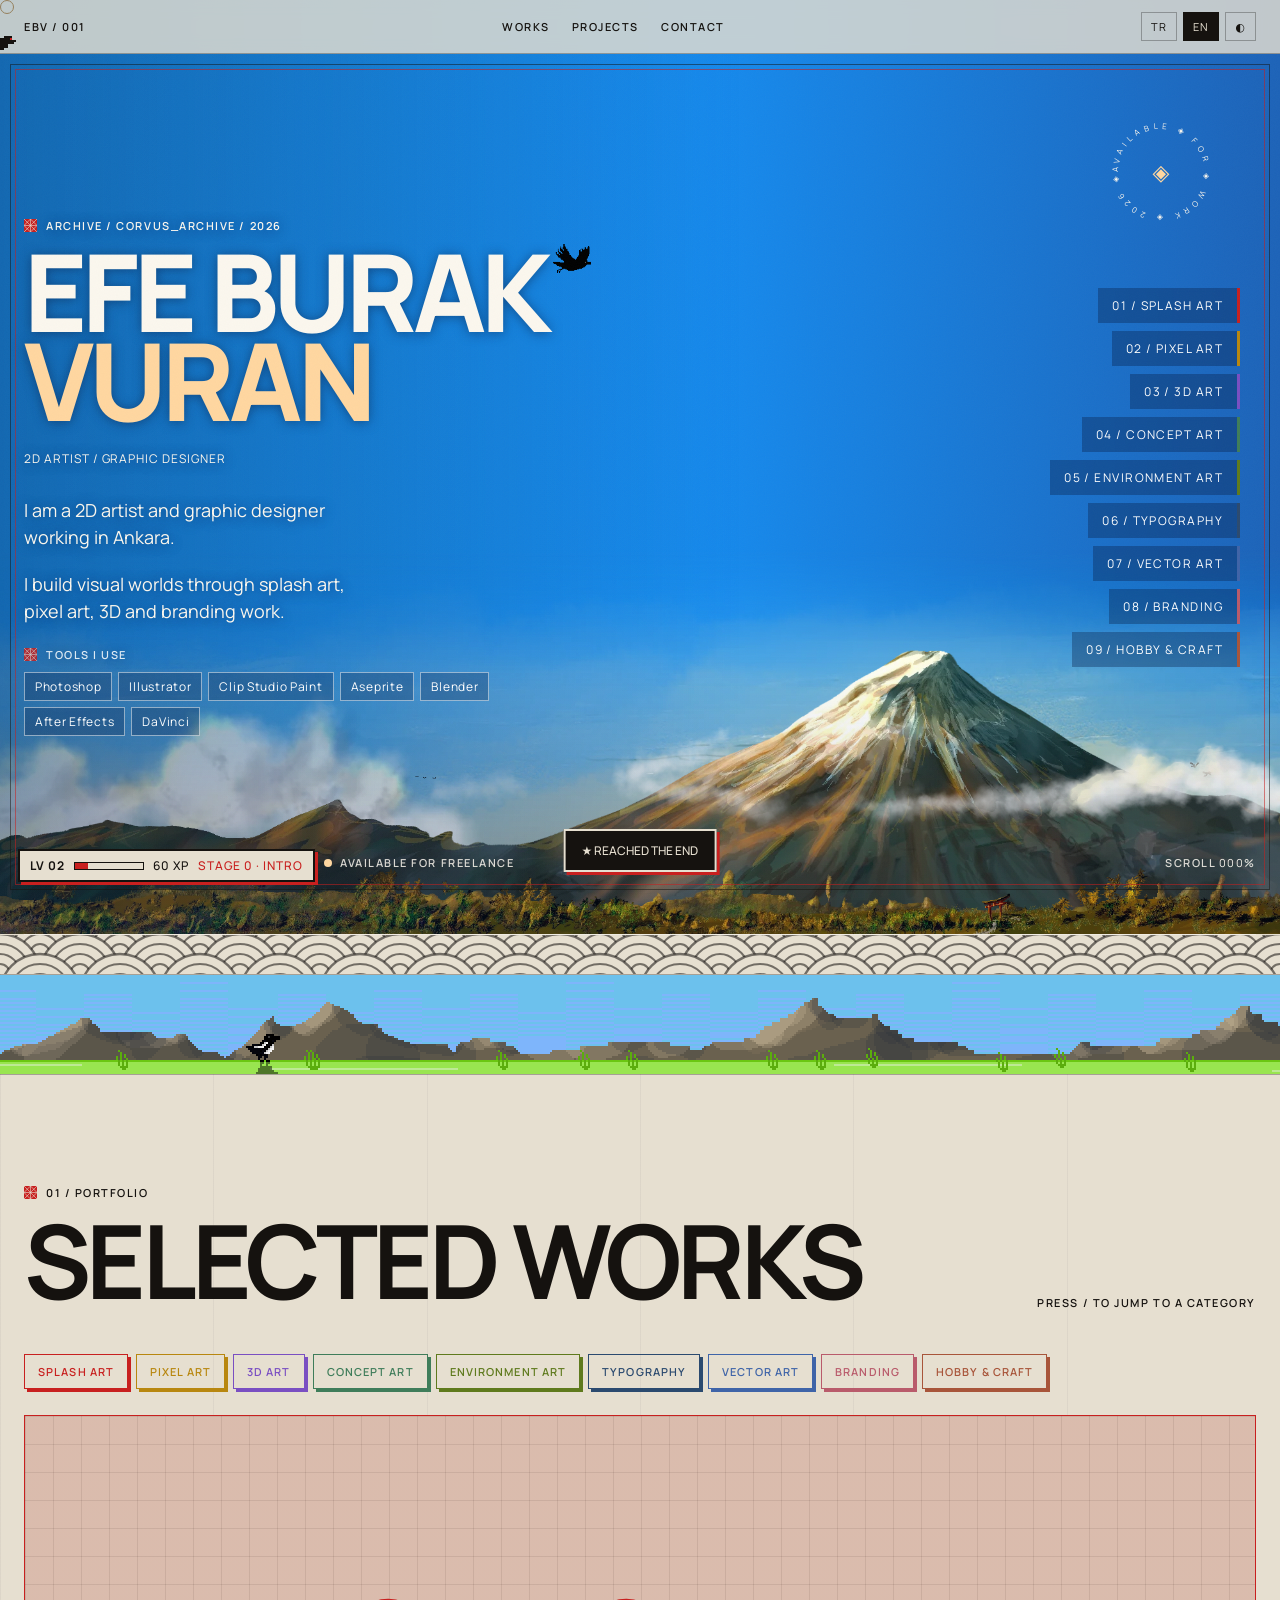
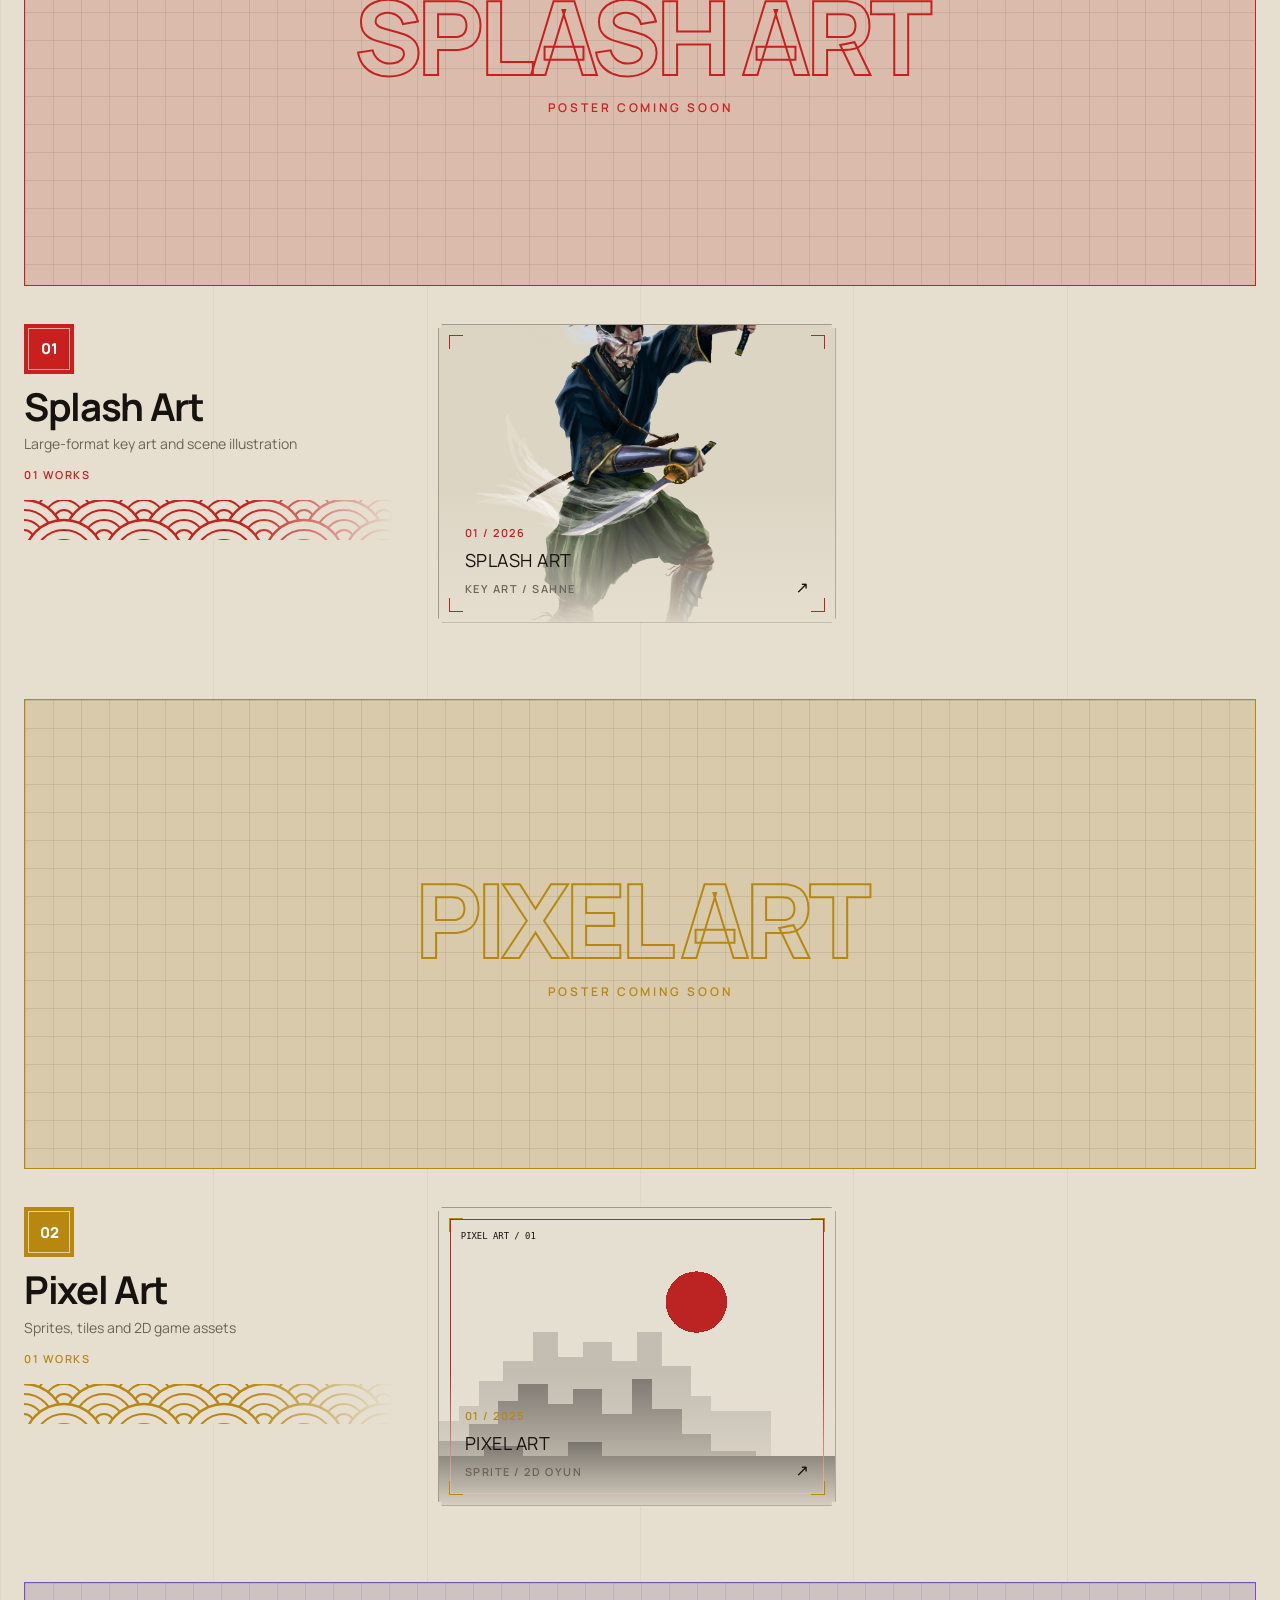
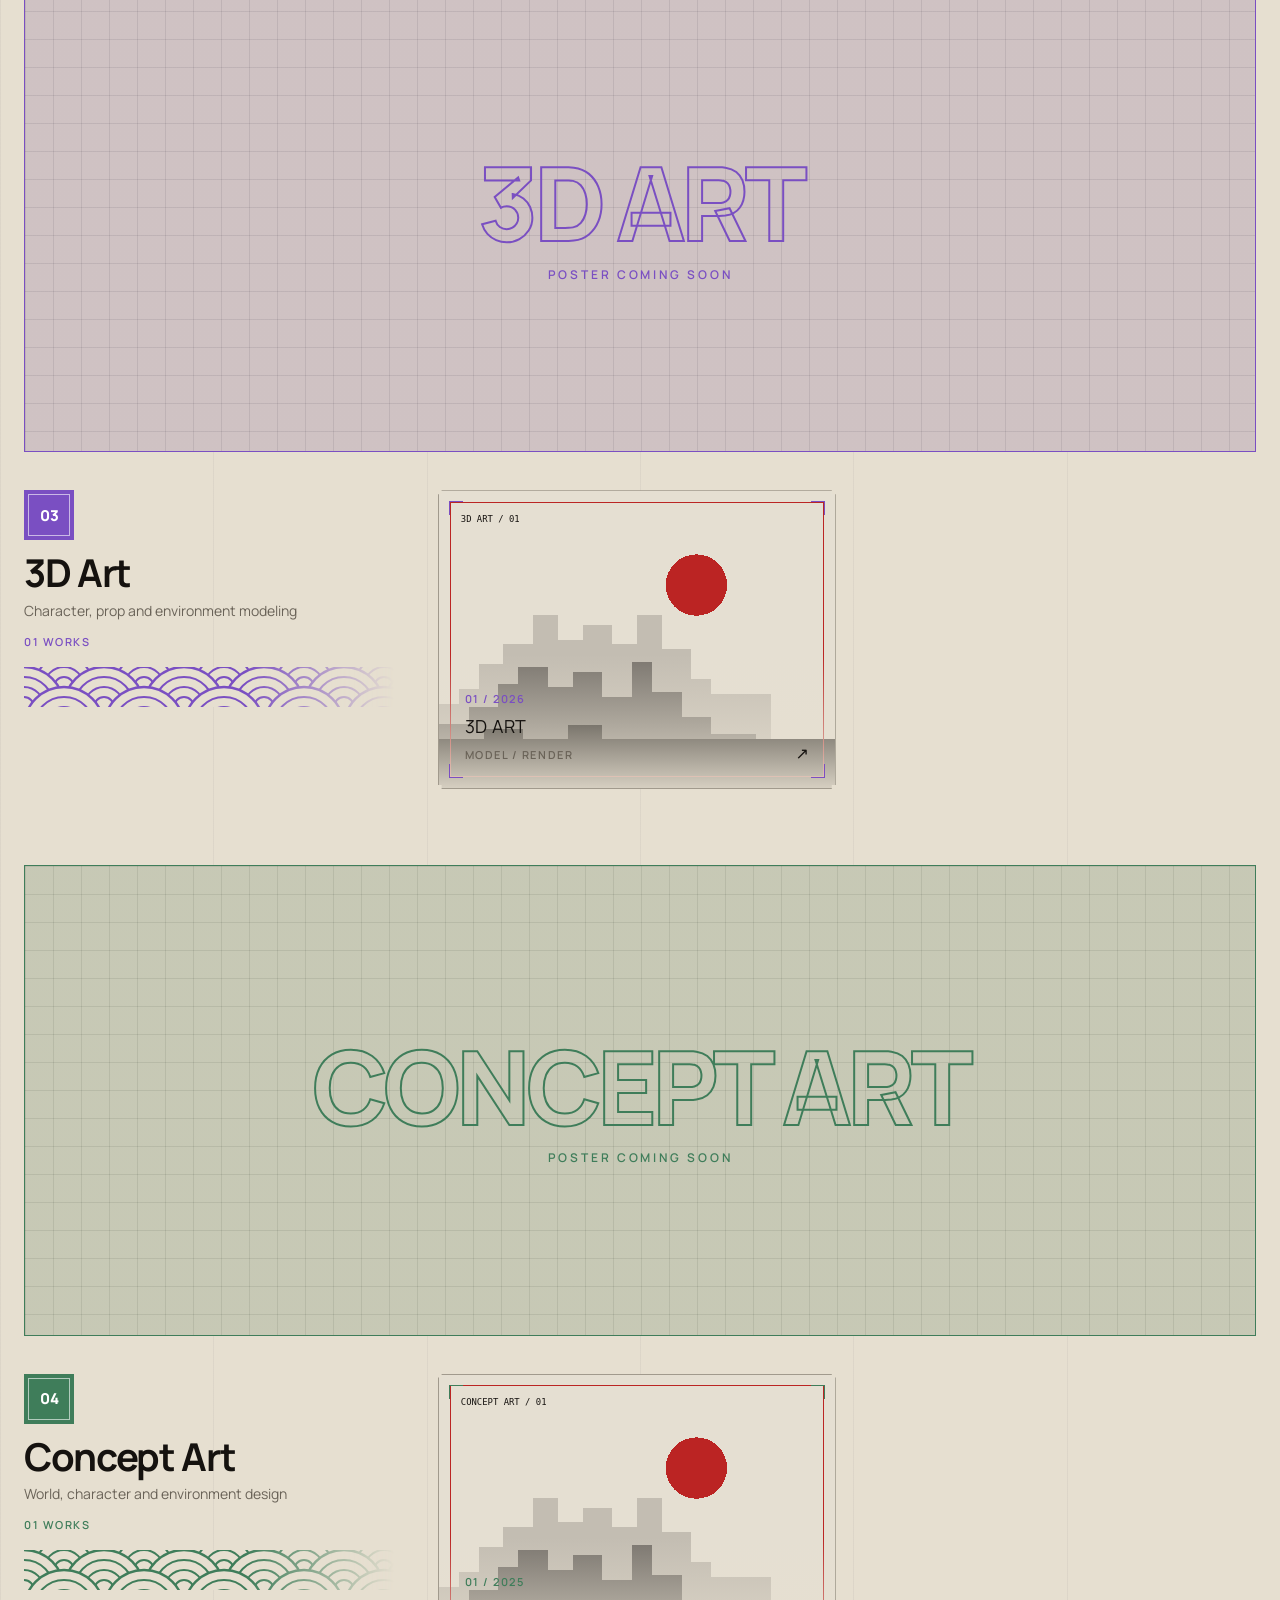
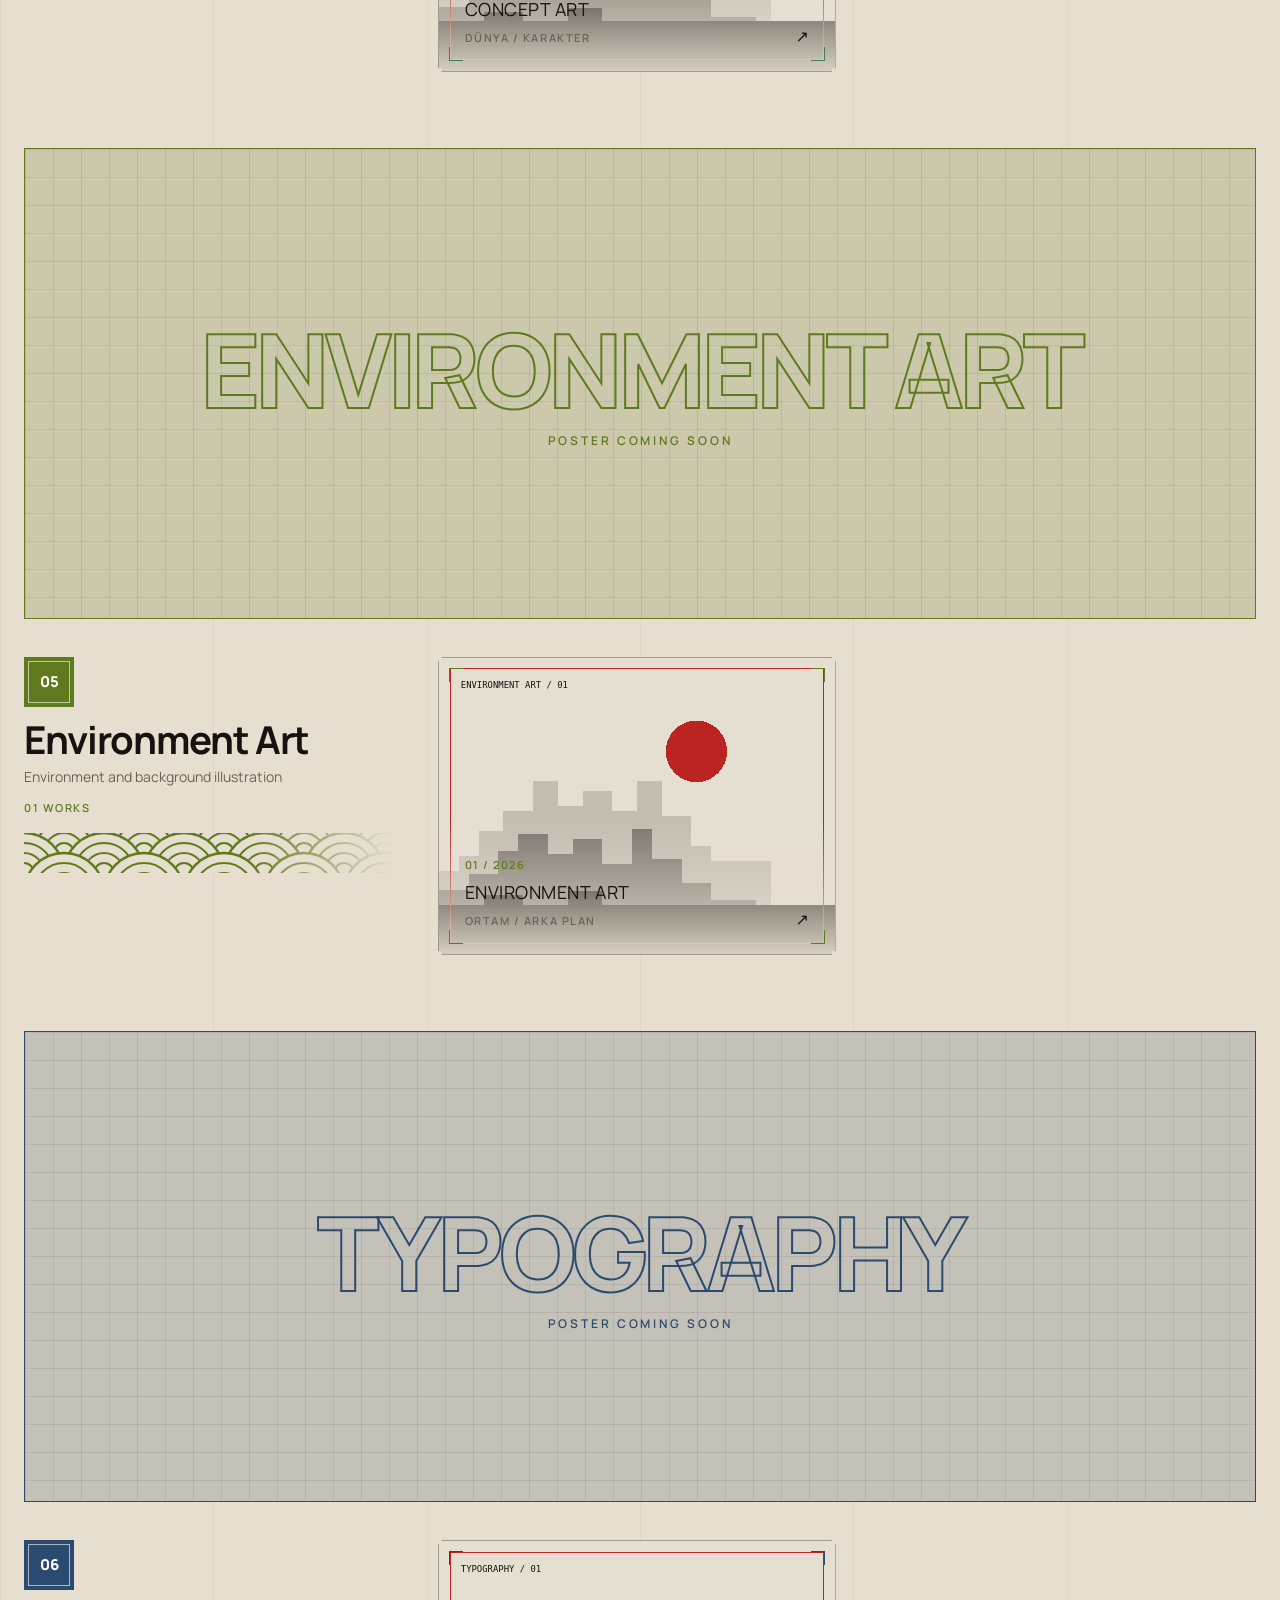
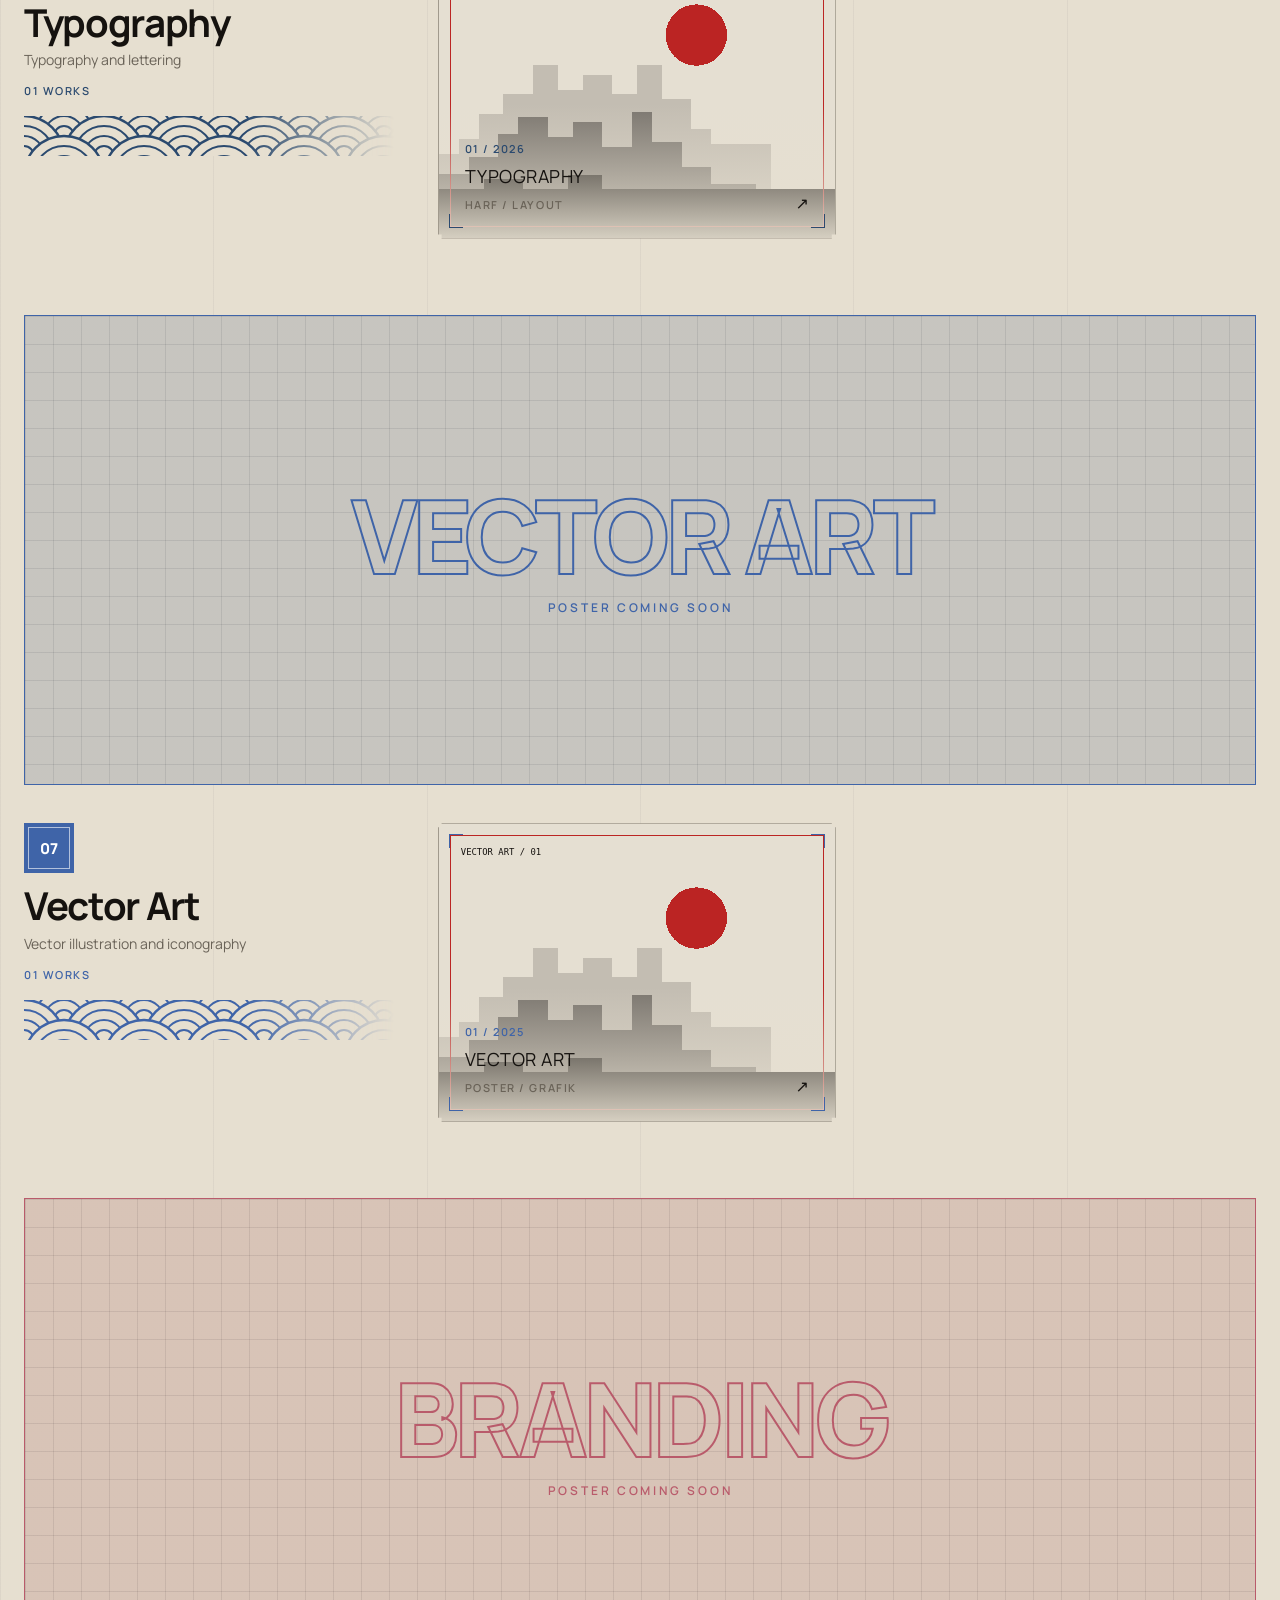
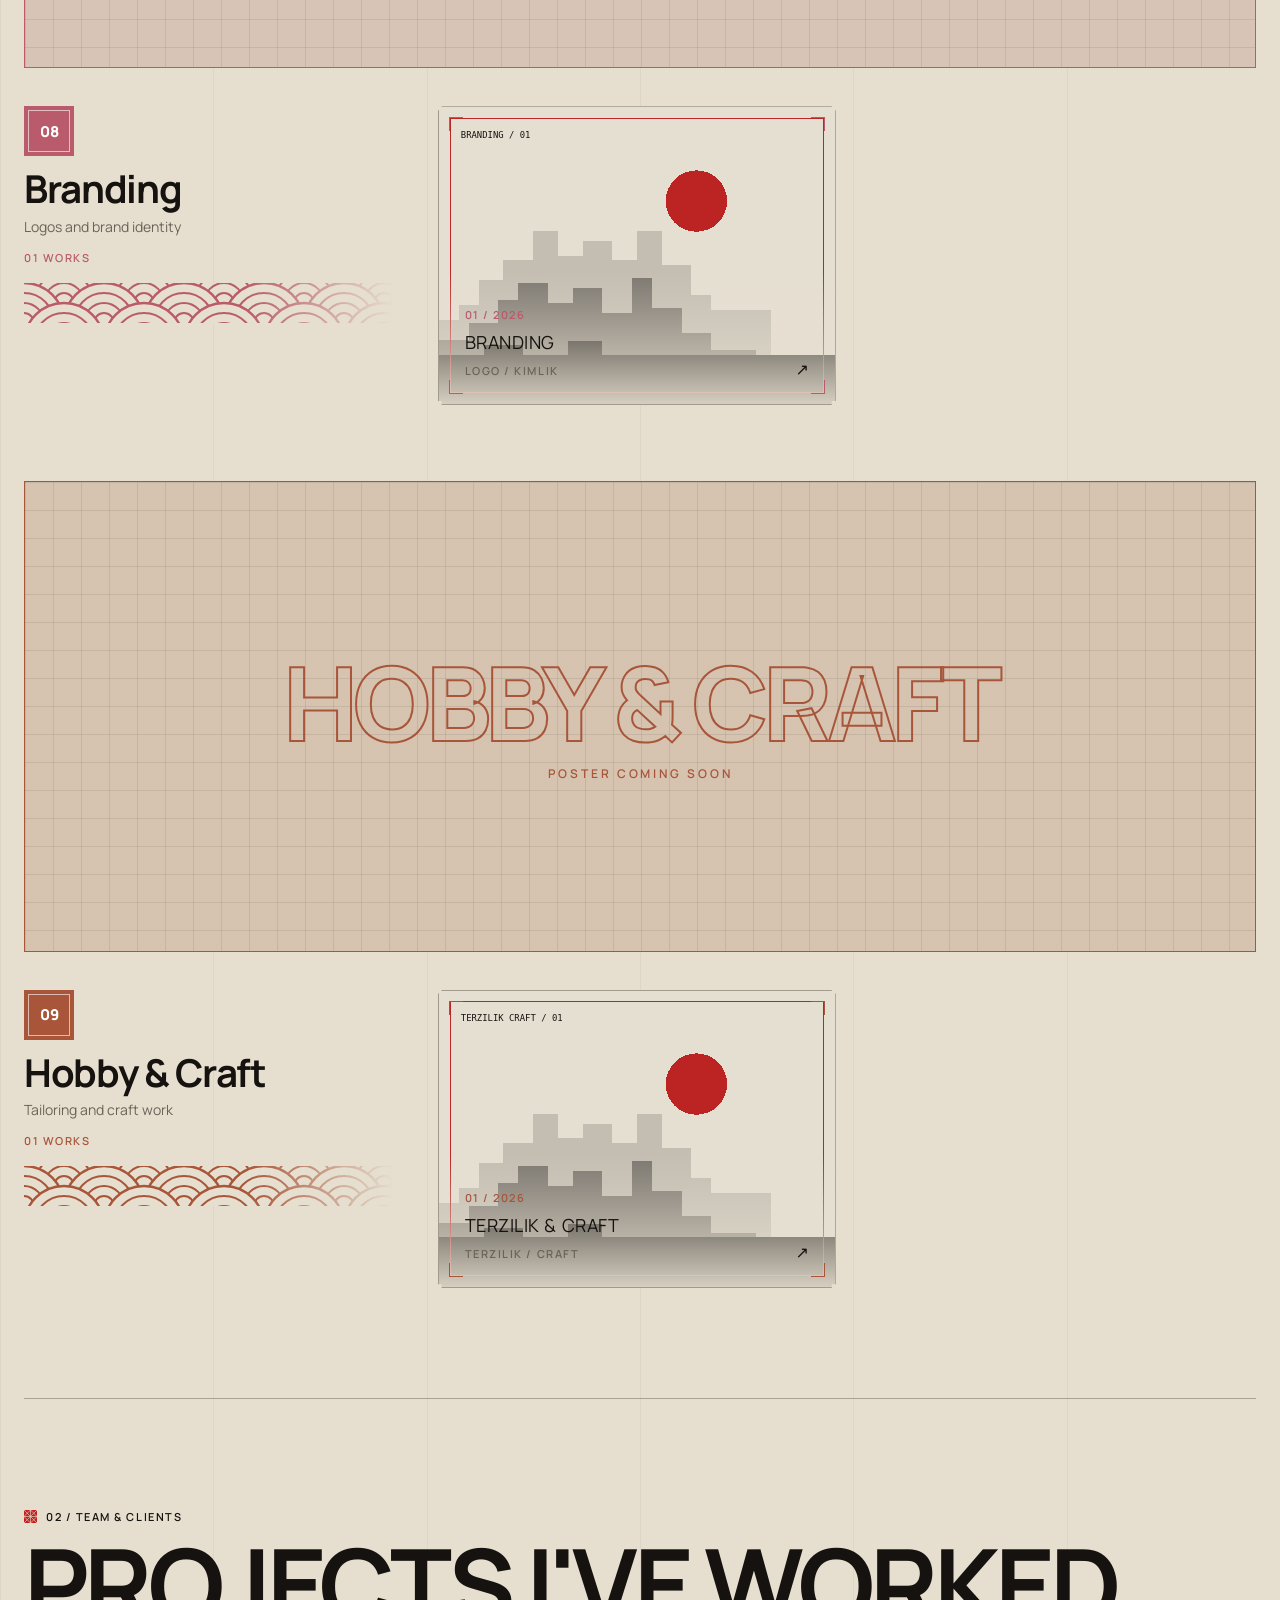
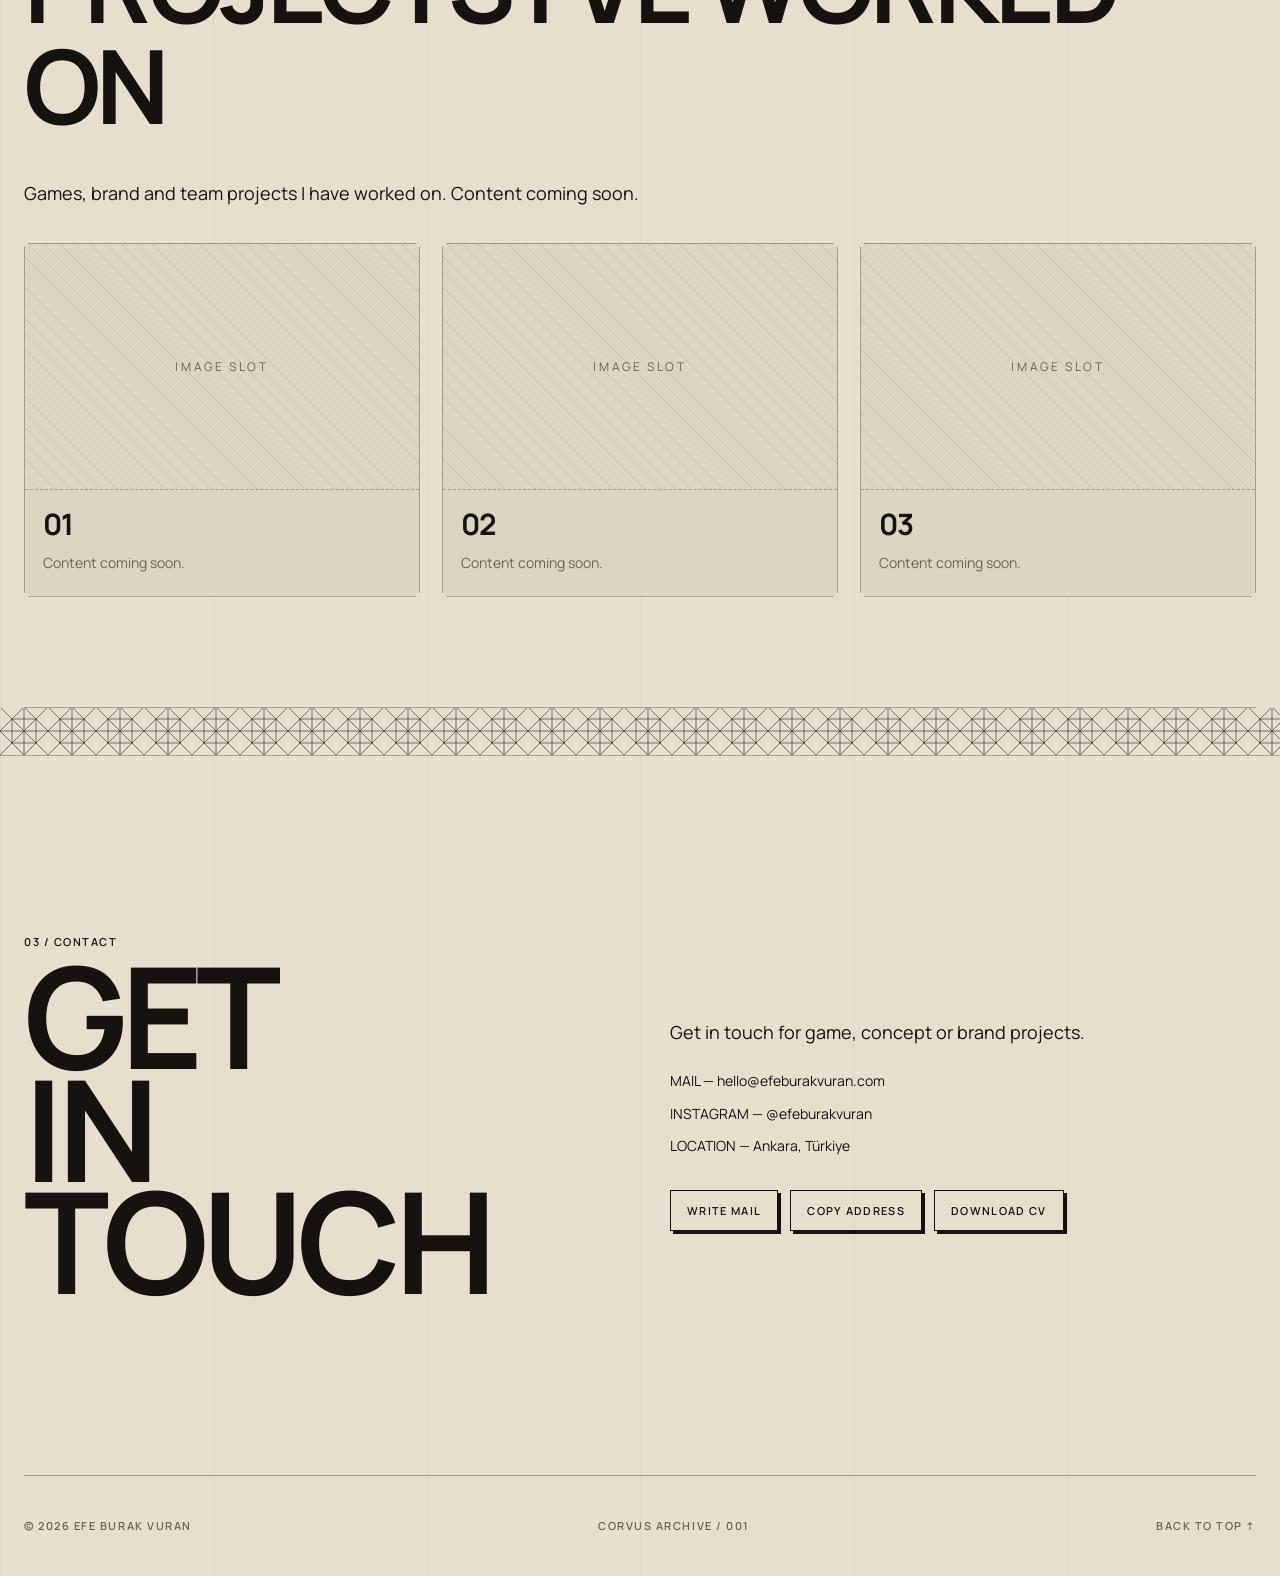
==== commit f68c7b14: "Add files via upload" ====
--- a/index.html
+++ b/index.html
@@ -1,6 +1,5 @@
 <!doctype html>
-<html lang="tr" data-theme="paper">
-<head>
+<html lang="tr" data-theme="paper"><head>
 <meta charset="utf-8">
 <meta name="viewport" content="width=device-width,initial-scale=1">
 <title>Efe Burak Vuran — 2D Artist / Graphic Designer</title>
@@ -10,12 +9,12 @@
 <meta property="og:type" content="website"><meta property="og:title" content="Efe Burak Vuran — 2D Artist / Graphic Designer">
 <meta property="og:description" content="2D sanatçı ve grafik tasarımcı Efe Burak Vuran’ın portfolyosu: splash art, pixel art, 3D, konsept sanat, tipografi, vektör ve marka çalışmaları.">
 <link rel="icon" href="data:image/svg+xml,%3Csvg xmlns='http://www.w3.org/2000/svg' viewBox='0 0 32 32'%3E%3Crect width='32' height='32' fill='%23050505'/%3E%3Ctext x='16' y='22' font-size='15' text-anchor='middle' fill='%23f2f0ea' font-family='monospace'%3EEBV%3C/text%3E%3C/svg%3E">
-<link rel="preconnect" href="https://fonts.googleapis.com"><link rel="preconnect" href="https://fonts.gstatic.com" crossorigin>
-<link rel="stylesheet" href="https://fonts.googleapis.com/css2?family=Manrope:wght@300;400;500;600;700;800&display=swap">
+<link rel="preconnect" href="https://fonts.googleapis.com"><link rel="preconnect" href="https://fonts.gstatic.com" crossorigin="">
+<link rel="stylesheet" href="https://fonts.googleapis.com/css2?family=Manrope:wght@300;400;500;600;700;800&amp;display=swap">
 <link rel="stylesheet" href="style/style.css">
 </head>
 <body>
-<svg width="0" height="0" style="position:absolute" aria-hidden="true"><filter id="inkfx" x="-10%" y="-10%" width="120%" height="120%"><feTurbulence type="fractalNoise" baseFrequency=".022" numOctaves="2" seed="4" result="n"/><feDisplacementMap in="SourceGraphic" in2="n" scale="26" xChannelSelector="R" yChannelSelector="G" result="d"/><feGaussianBlur in="d" stdDeviation="3.2" result="b"/><feColorMatrix in="b" mode="matrix" values="1 0 0 0 0  0 1 0 0 0  0 0 1 0 0  0 0 0 22 -9"/></filter></svg>
+<svg width="0" height="0" style="position:absolute" aria-hidden="true"><filter id="inkfx" x="-10%" y="-10%" width="120%" height="120%"><feTurbulence type="fractalNoise" baseFrequency=".022" numOctaves="2" seed="4" result="n"></feTurbulence><feDisplacementMap in="SourceGraphic" in2="n" scale="26" xChannelSelector="R" yChannelSelector="G" result="d"></feDisplacementMap><feGaussianBlur in="d" stdDeviation="3.2" result="b"></feGaussianBlur><feColorMatrix in="b" mode="matrix" values="1 0 0 0 0  0 1 0 0 0  0 0 1 0 0  0 0 0 22 -9"></feColorMatrix></filter></svg>
 <a class="skip" href="#main" data-i18n="skip">İçeriğe geç</a>
 <div id="cursor" aria-hidden="true"><span></span></div>
 <div id="toast" role="status" aria-live="polite"></div>
@@ -34,7 +33,7 @@
 </header>
 
 <main class="page" id="main">
-<section class="hero" id="top" data-spy>
+<section class="hero" id="top" data-spy="">
   <div>
     <div class="label">ARCHIVE / CORVUS_ARCHIVE / 2026</div>
     <h1><span data-site="name1">EFE BURAK</span><span data-site="name2">VURAN</span></h1>
@@ -47,7 +46,7 @@
   <div class="hero-art" id="heroArt">
     
     
-    <a class="badge" href="#contact" aria-label="Available for work" data-cur="HIRE"><svg viewBox="0 0 120 120" aria-hidden="true"><defs><path id="cp" d="M60,60 m-44,0 a44,44 0 1,1 88,0 a44,44 0 1,1 -88,0"/></defs><text><textPath id="cpText" href="#cp" textLength="272" lengthAdjust="spacing">AVAILABLE ◈ FOR ◈ WORK ◈ 2026 ◈ </textPath></text></svg></a>
+    <a class="badge" href="#contact" aria-label="Available for work" data-cur="HIRE"><svg viewBox="0 0 120 120" aria-hidden="true"><defs><path id="cp" d="M60,60 m-44,0 a44,44 0 1,1 88,0 a44,44 0 1,1 -88,0"></path></defs><text><textPath id="cpText" href="#cp" textLength="272" lengthAdjust="spacing">AVAILABLE ◈ FOR ◈ WORK ◈ 2026 ◈ </textPath></text></svg></a>
     <div class="folder-list" id="folderList" role="list"></div>
   </div>
   <div class="hero-scene" id="emaki" aria-hidden="true"><canvas id="emFar"></canvas><canvas id="emMid"></canvas><canvas id="emHaze"></canvas><canvas id="emNear"></canvas><canvas id="emFront"></canvas></div><div id="emCrow" class="spr" aria-hidden="true"></div>
@@ -59,26 +58,26 @@
 <div class="pband" id="pb1" aria-hidden="true"></div>
 <div class="rib" id="rib" aria-hidden="true"></div>
 
-<section class="section" id="works" data-spy>
+<section class="section" id="works" data-spy="">
   <div class="sec-head rv"><div><div class="label" data-i18n="k_works">01 / SELECTED WORKS</div><h2 data-i18n="h_works">ILLUSTRATIONS</h2></div><div class="label" data-i18n="hint_works">/ ile filtrele</div></div>
   <div class="filters rv" id="filters" role="group" aria-label="Çalışma alanı filtresi"></div>
   <div id="cats"></div>
 </section>
 
-<section class="section" id="projects" data-spy>
+<section class="section" id="projects" data-spy="">
   <div class="sec-head rv"><div><div class="label" data-i18n="k_projects">02 / TEAM &amp; CLIENTS</div><h2 data-i18n="h_projects">PROJECTS I'VE WORKED ON</h2></div></div>
   <p class="lead rv" data-i18n="projects1"></p>
   <div class="wgrid" id="wgrid"></div>
 </section>
 
-<section class="section" id="services" data-spy hidden>
+<section class="section" id="services" data-spy="" hidden="">
   <div class="sec-head rv"><div><div class="label" data-i18n="k_services">04 / WHAT I DO</div><h2>SERVICES</h2></div></div>
   <div class="svc rv" id="svc"></div>
 </section>
 
 <div class="pband" id="pb2" aria-hidden="true"></div>
 
-<section class="section contact" id="contact" data-spy>
+<section class="section contact" id="contact" data-spy="">
   <div class="rv"><div class="label" data-i18n="k_contact">03 / CONTACT</div><h2>GET<br>IN<br>TOUCH</h2></div>
   <div class="rv">
     <p class="lead" data-i18n="contact1"></p>
@@ -90,19 +89,17 @@
     <div class="btns">
       <a class="btn" id="mailBtn" href="#" data-i18n="write">Mail yaz</a>
       <button class="btn" id="copyBtn" data-i18n="copy">Adresi kopyala</button>
-      <a class="btn" id="cvBtn" href="assets/efe-burak-vuran-cv.pdf" download data-i18n="cv">CV indir</a>
+      <a class="btn" id="cvBtn" href="assets/efe-burak-vuran-cv.pdf" download="" data-i18n="cv">CV indir</a>
     </div>
   </div>
 </section>
 <footer class="mono"><span>© 2026 <span data-site="name1">Efe Burak</span> <span data-site="name2">Vuran</span></span><span>CORVUS ARCHIVE / 001</span><a href="#top" data-i18n="top">Başa dön ↑</a></footer>
 </main>
 
-<div class="drawer" id="drawer" role="dialog" aria-modal="true" aria-labelledby="dTitle" hidden>
+<div class="drawer" id="drawer" role="dialog" aria-modal="true" aria-labelledby="dTitle" hidden="">
   <button class="d-close" id="dClose" aria-label="Kapat">ESC / ×</button>
   <div id="dBody"></div>
 </div>
 
-<script type="application/json" id="ebv-data">{"rev":1792094890478,"emaki":{"_v2":1,"pixel":false,"layers":{"far":{"src":"assets/hero-sahne/1-arka-gokyuzu.webp","w":3000,"h":600},"mid":{"src":"assets/hero-sahne/2-dag.webp","w":3000,"h":600},"haze":{"src":"assets/hero-sahne/3-ara-sis.webp","w":3000,"h":600},"near":{"src":"assets/hero-sahne/4-on-plan.webp","w":3000,"h":600},"front":{"src":"assets/hero-sahne/5-en-on.webp","w":3000,"h":600}},"crow":{"frames":[{"src":"assets/hero-karga/karga-01.png","w":58,"h":58,"name":"karga-1"},{"src":"assets/hero-karga/karga-02.png","w":58,"h":58,"name":"karga-2"},{"src":"assets/hero-karga/karga-03.png","w":58,"h":58,"name":"karga-3"},{"src":"assets/hero-karga/karga-04.png","w":58,"h":58,"name":"karga-4"}],"mode":"pingpong","fps":10,"h":40,"pixel":false},"rib":{"scaleMode":"int","scale":2,"speed":0,"mirror":true,"pixel":true,"layers":{"rb1":{"kind":"strip","frames":[{"src":"assets/serit/rb1/zemin.png","w":1194,"h":50,"name":"zemin"}],"mode":"forward","fps":8},"rb2":{"kind":"strip","frames":[{"src":"assets/serit/rb2/grass.png","w":1194,"h":50,"name":"grass"}],"mode":"forward","fps":8},"rb3":{"kind":"character","frames":[{"src":"assets/serit/rb3/saksagan-01.png","w":32,"h":32,"name":"saksagan-1"},{"src":"assets/serit/rb3/saksagan-02.png","w":32,"h":32,"name":"saksagan-2"},{"src":"assets/serit/rb3/saksagan-03.png","w":32,"h":32,"name":"saksagan-3"},{"src":"assets/serit/rb3/saksagan-04.png","w":32,"h":32,"name":"saksagan-4"},{"src":"assets/serit/rb3/saksagan-05.png","w":32,"h":32,"name":"saksagan-5"},{"src":"assets/serit/rb3/saksagan-06.png","w":32,"h":32,"name":"saksagan-6"},{"src":"assets/serit/rb3/saksagan-07.png","w":32,"h":32,"name":"saksagan-7"}],"mode":"forward","fps":10,"x":18,"y":0}}}}}</script>
-<script src="script/app.js"></script>
-</body>
-</html>+<script type="application/json" id="ebv-data">{"rev":1793571982223,"site":{"name1":"EFE BURAK","name2":"VURAN","sub":"2D ARTIST / GRAPHIC DESIGNER","sub_tr":"2D SANATÇI / GRAFİK TASARIMCI","sub_en":"2D ARTIST / GRAPHIC DESIGNER","mail":"hello@efeburakvuran.com","ig":"efeburakvuran","city":"Ankara, Türkiye","cv":"assets/efe-burak-vuran-cv.pdf","about1_tr":"Ankara’da çalışan bir 2D sanatçı ve grafik tasarımcıyım.","about1_en":"I am a 2D artist and graphic designer working in Ankara.","about2_tr":"Splash art, pixel art, 3D ve marka çalışmalarıyla görsel dünyalar kuruyorum.","about2_en":"I build visual worlds through splash art, pixel art, 3D and branding work.","projects1_tr":"Üzerinde çalıştığım oyun, marka ve ekip projeleri. İçerikler yakında eklenecek.","projects1_en":"Games, brand and team projects I have worked on. Content coming soon."},"projects":[{"id":"splash-art","title":"Splash Art","cat":"splash","color":"var(--c-splash)","year":2026,"role":"Key art / İllüstratör","tools":["Photoshop","CSP"],"tags":["key art","sahne"],"palette":["#090d0c","#2c2f2c","#2f2a18","#081925"],"desc":{"tr":"Karakter ve sahneyi tek kadrajda kuran büyük format kapak çalışmaları.","en":"Large-format key art that builds character and scene in one frame."},"images":[{"src":"assets/projeler/splash-art/gorsel-01.png","w":1260,"h":1800,"alt":"Miyamoto_musashi_son"}],"story":{"tr":"","en":""},"process":[],"ongoing":false,"show":{"year":true,"role":true,"tools":true,"palette":true}},{"id":"pixel-art","title":"Pixel Art","cat":"pixel","color":"var(--c-pixel)","year":2025,"role":"Pixel artist","tools":["Aseprite","Photoshop"],"tags":["sprite","2d oyun"],"palette":["#e8d34a","#2a2208","#f2f0ea","#9cff52"],"desc":{"tr":"2D oyunlar için sprite, tile ve animasyon setleri.","en":"Sprites, tiles and animation sets for 2D games."},"images":[{"src":"assets/works/pixel-art/01.png","w":1600,"h":1200,"alt":"Pixel art çalışması 1"}],"story":{"tr":"","en":""},"process":[],"ongoing":false,"show":{"year":true,"role":true,"tools":true,"palette":true}},{"id":"hobby-craft","title":"Terzilik & Craft","cat":"hobby","color":"var(--c-hobby)","year":2026,"role":"Maker","tools":["Dikiş","El işi"],"tags":["terzilik","craft"],"palette":["#a8553a","#1a0f0a","#f2f0ea","#d99a7a"],"desc":{"tr":"Terzilik ve craft çalışmalarım.","en":"My tailoring and craft work."},"images":[{"src":"assets/works/hobby/01.jpg","w":1600,"h":1200,"alt":"Terzilik ve craft çalışması"}],"story":{"tr":"","en":""},"process":[],"ongoing":false,"show":{"year":true,"role":true,"tools":true,"palette":true}},{"id":"environment-art","title":"Environment Art","cat":"env","color":"var(--c-env)","year":2026,"role":"Environment artist","tools":["Photoshop"],"tags":["ortam","arka plan"],"palette":["#5f7a1d","#10140a","#f2f0ea","#b5c95a"],"desc":{"tr":"Ortam ve arka plan illüstrasyonları.","en":"Environment and background illustration."},"images":[{"src":"assets/works/environment/01.jpg","w":1600,"h":1200,"alt":"Ortam çalışması"}],"story":{"tr":"","en":""},"process":[],"ongoing":false,"show":{"year":true,"role":true,"tools":true,"palette":true}},{"id":"3d-art","title":"3D Art","cat":"3d","color":"var(--c-3d)","year":2026,"role":"3D artist","tools":["Blender"],"tags":["model","render"],"palette":["#7a4fc2","#120a1f","#f2f0ea","#b48cf0"],"desc":{"tr":"Karakter, prop ve ortam modelleme; ışık ve render çalışmaları.","en":"Character, prop and environment modeling with lighting and render work."},"images":[{"src":"assets/works/3d-art/01.jpg","w":1600,"h":1200,"alt":"3D art çalışması 1"}],"story":{"tr":"","en":""},"process":[],"ongoing":false,"show":{"year":true,"role":true,"tools":true,"palette":true}},{"id":"concept-art","title":"Concept Art","cat":"concept","color":"var(--c-concept)","year":2025,"role":"Konsept sanatçısı","tools":["Photoshop","Blender"],"tags":["dünya","karakter"],"palette":["#9cff52","#0a1a06","#f2f0ea","#35c9ff"],"desc":{"tr":"Dünya, karakter ve ortam tasarımı; fikirden üretime görsel araştırma.","en":"World, character and environment design: visual research."},"images":[{"src":"assets/works/concept-art/01.jpg","w":1600,"h":1200,"alt":"Konsept sanat çalışması 1"}],"story":{"tr":"","en":""},"process":[],"ongoing":false,"show":{"year":true,"role":true,"tools":true,"palette":true}},{"id":"typography","title":"Typography","cat":"type","color":"var(--c-type)","year":2026,"role":"Tipografi / Grafik tasarım","tools":["Illustrator","Photoshop"],"tags":["harf","layout"],"palette":["#35c9ff","#06161c","#f2f0ea","#bd63ff"],"desc":{"tr":"Harf çizimi, yerleşim ve afiş tipografisi.","en":"Lettering, layout and poster typography."},"images":[{"src":"assets/works/typography/01.jpg","w":1600,"h":1200,"alt":"Tipografi çalışması 1"}],"story":{"tr":"","en":""},"process":[],"ongoing":false,"show":{"year":true,"role":true,"tools":true,"palette":true}},{"id":"vector-art","title":"Vector Art","cat":"vector","color":"var(--c-vector)","year":2025,"role":"Vektör illüstratör","tools":["Illustrator"],"tags":["poster","grafik"],"palette":["#3b82ff","#07101f","#f2f0ea","#ff4d22"],"desc":{"tr":"Afiş ve grafik sistemleri için temiz vektör işler.","en":"Clean vector work for posters and graphic systems."},"images":[{"src":"assets/works/vector-art/01.svg","w":1600,"h":1200,"alt":"Vektör çalışması 1"}],"story":{"tr":"","en":""},"process":[],"ongoing":false,"show":{"year":true,"role":true,"tools":true,"palette":true}},{"id":"branding","title":"Branding","cat":"brand","color":"var(--c-brand)","year":2026,"role":"Marka tasarımı","tools":["Illustrator","After Effects"],"tags":["logo","kimlik"],"palette":["#bd63ff","#150a1c","#f2f0ea","#e8d34a"],"desc":{"tr":"Logo, desen ve marka kimliği sistemleri.","en":"Logo, pattern and brand identity systems."},"images":[{"src":"assets/works/branding/01.jpg","w":1600,"h":1200,"alt":"Marka çalışması 1"}],"story":{"tr":"","en":""},"process":[],"ongoing":false,"show":{"year":true,"role":true,"tools":true,"palette":true}}],"emaki":{"_v2":1,"pixel":false,"layers":{"far":{"src":"assets/hero-sahne/1-arka-gokyuzu.webp","w":3000,"h":600},"mid":{"src":"assets/hero-sahne/2-dag.webp","w":3000,"h":600},"haze":{"src":"assets/hero-sahne/3-ara-sis.webp","w":3000,"h":600},"near":{"src":"assets/hero-sahne/4-on-plan.webp","w":3000,"h":600},"front":{"src":"assets/hero-sahne/5-en-on.webp","w":3000,"h":600}},"crow":{"frames":[{"src":"assets/hero-karga/karga-01.png","w":58,"h":58,"name":"karga-1"},{"src":"assets/hero-karga/karga-02.png","w":58,"h":58,"name":"karga-2"},{"src":"assets/hero-karga/karga-03.png","w":58,"h":58,"name":"karga-3"},{"src":"assets/hero-karga/karga-04.png","w":58,"h":58,"name":"karga-4"}],"mode":"pingpong","fps":10,"h":40,"pixel":false},"rib":{"scaleMode":"int","scale":2,"speed":0,"mirror":true,"pixel":true,"layers":{"rb1":{"kind":"strip","frames":[{"src":"assets/serit/rb1/zemin.png","w":1194,"h":50,"name":"zemin"}],"mode":"forward","fps":8},"rb2":{"kind":"strip","frames":[{"src":"assets/serit/rb2/grass.png","w":1194,"h":50,"name":"grass"}],"mode":"forward","fps":8},"rb3":{"kind":"character","frames":[{"src":"assets/serit/rb3/saksagan-01.png","w":32,"h":32,"name":"saksagan-1"},{"src":"assets/serit/rb3/saksagan-02.png","w":32,"h":32,"name":"saksagan-2"},{"src":"assets/serit/rb3/saksagan-03.png","w":32,"h":32,"name":"saksagan-3"},{"src":"assets/serit/rb3/saksagan-04.png","w":32,"h":32,"name":"saksagan-4"},{"src":"assets/serit/rb3/saksagan-05.png","w":32,"h":32,"name":"saksagan-5"},{"src":"assets/serit/rb3/saksagan-06.png","w":32,"h":32,"name":"saksagan-6"},{"src":"assets/serit/rb3/saksagan-07.png","w":32,"h":32,"name":"saksagan-7"}],"mode":"forward","fps":10,"x":18,"y":0}}},"bands":{}},"work":[{"id":"w1","title":"01","studio":"","role":"","year":"","link":"","desc":{"tr":"İçerik yakında eklenecek.","en":"Content coming soon."},"images":[]},{"id":"w2","title":"02","studio":"","role":"","year":"","link":"","desc":{"tr":"İçerik yakında eklenecek.","en":"Content coming soon."},"images":[]},{"id":"w3","title":"03","studio":"","role":"","year":"","link":"","desc":{"tr":"İçerik yakında eklenecek.","en":"Content coming soon."},"images":[]}],"posters":{}}</script>
+<script src="script/app.js"></script></body></html>
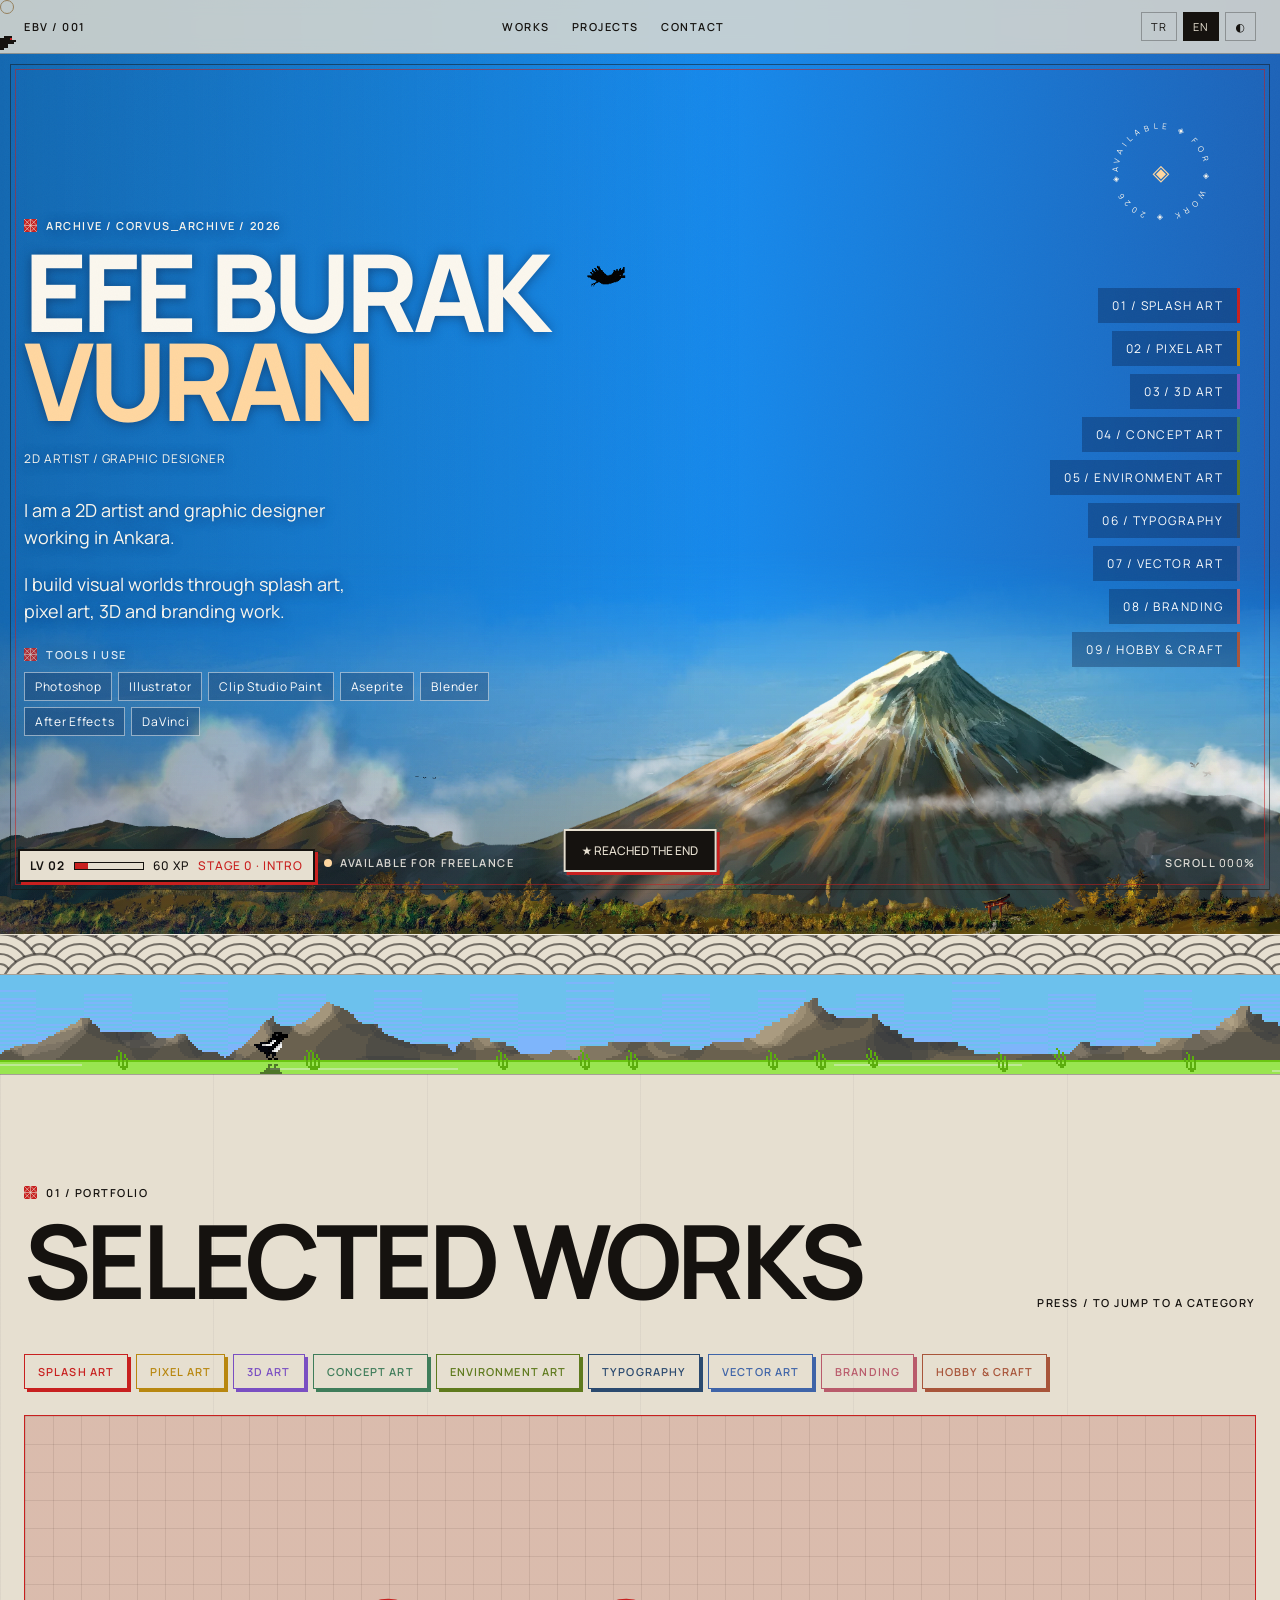
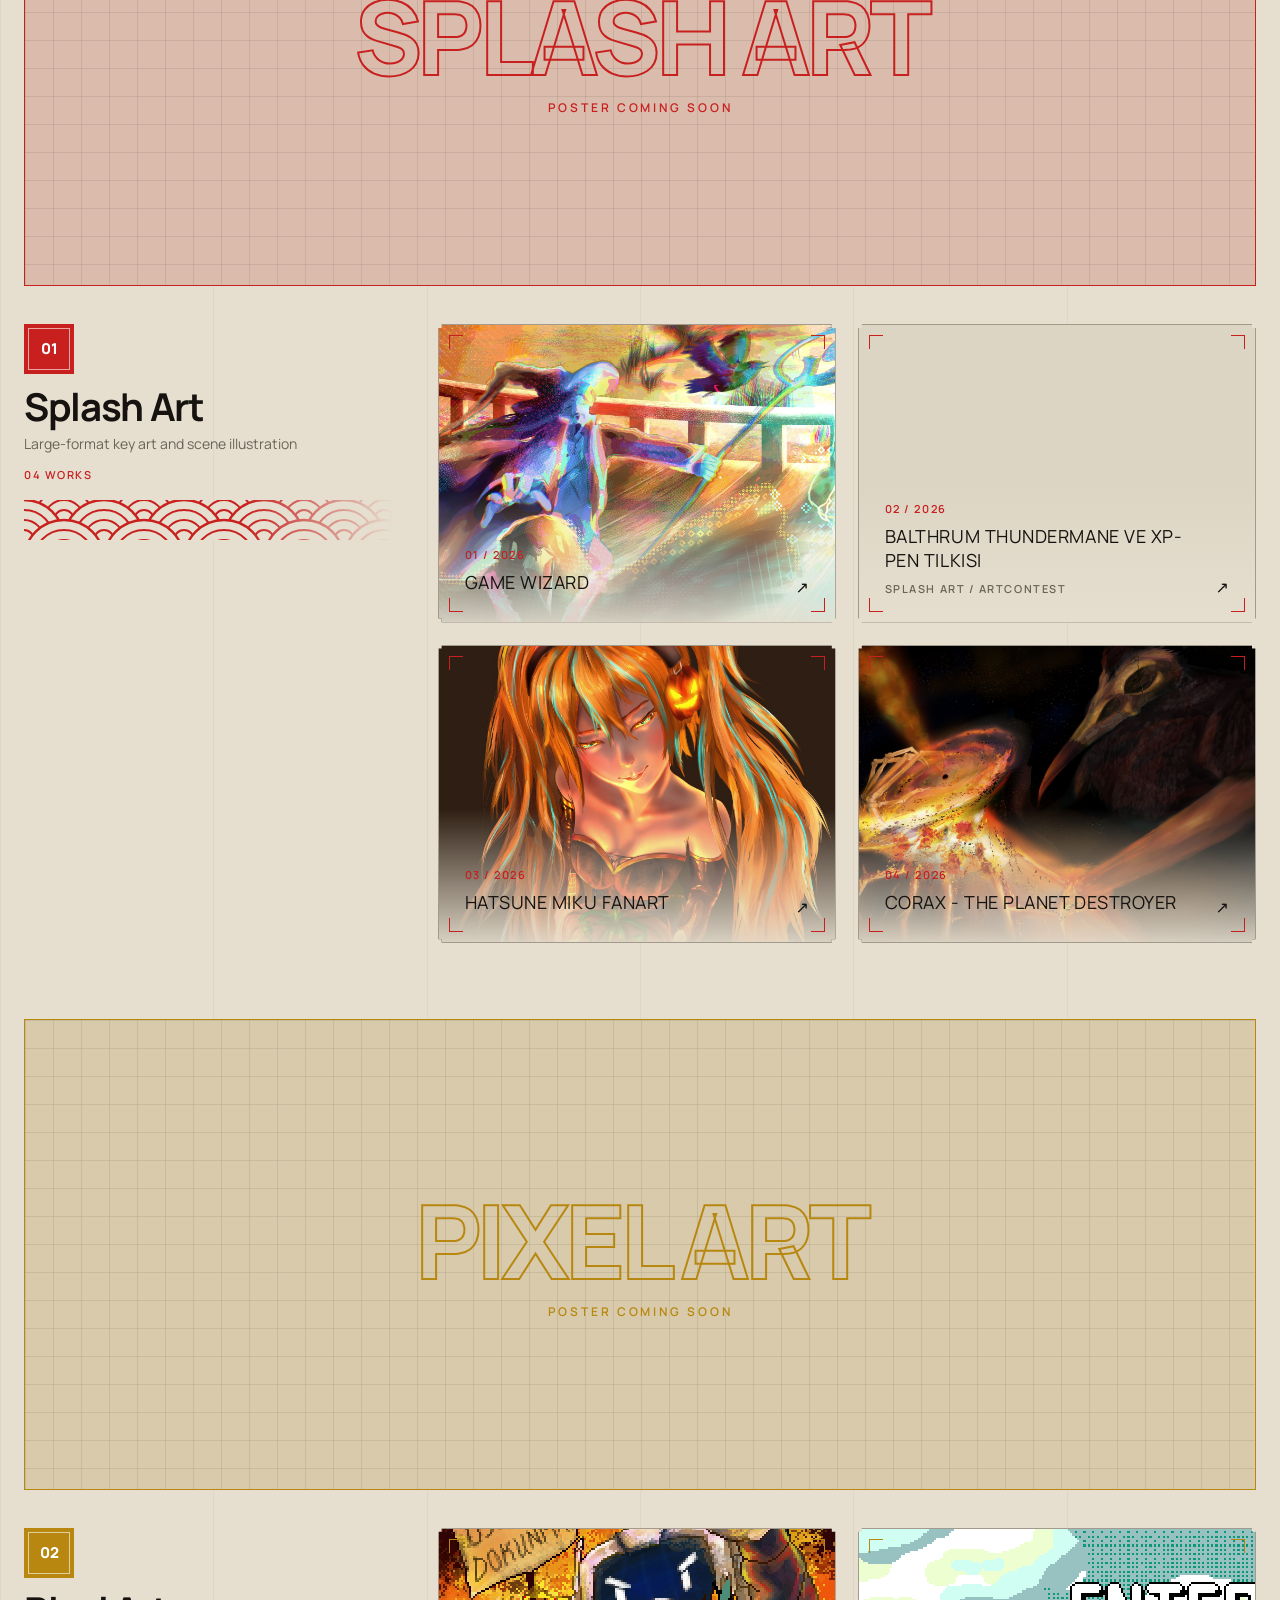
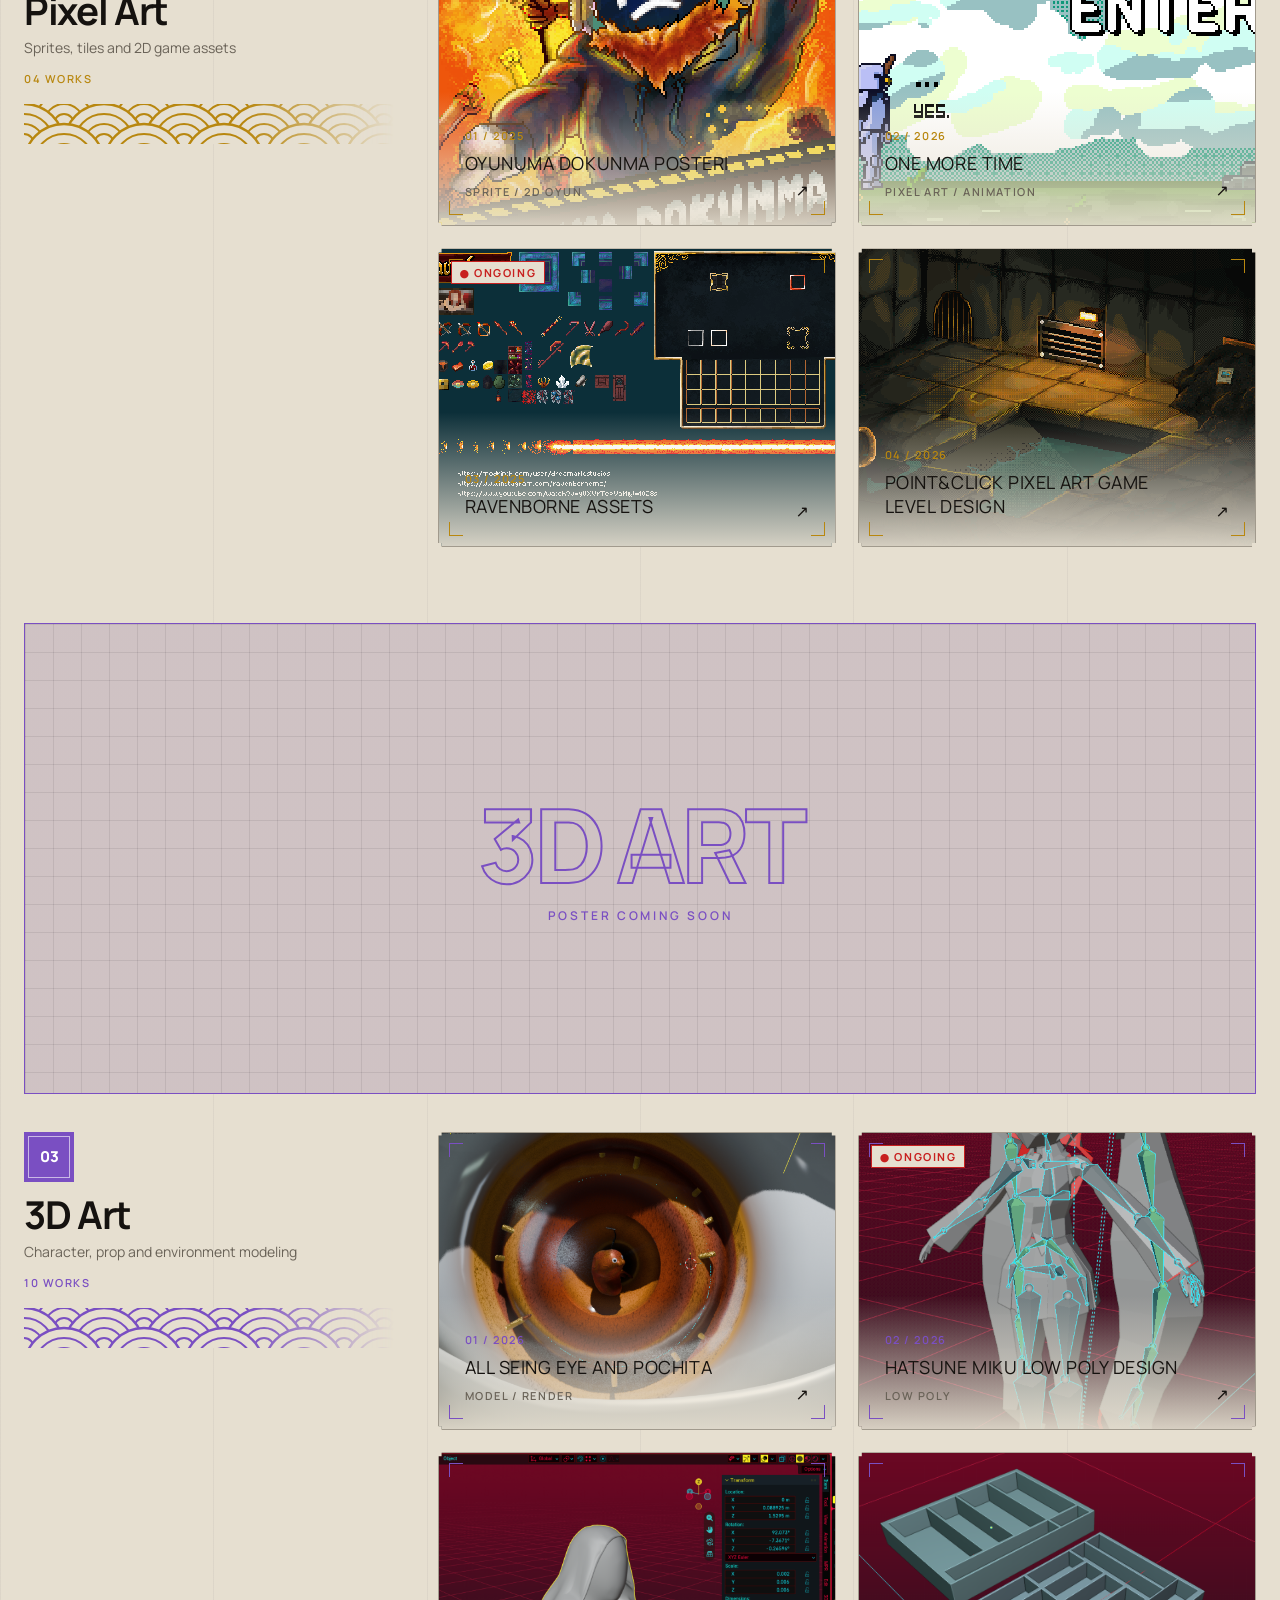
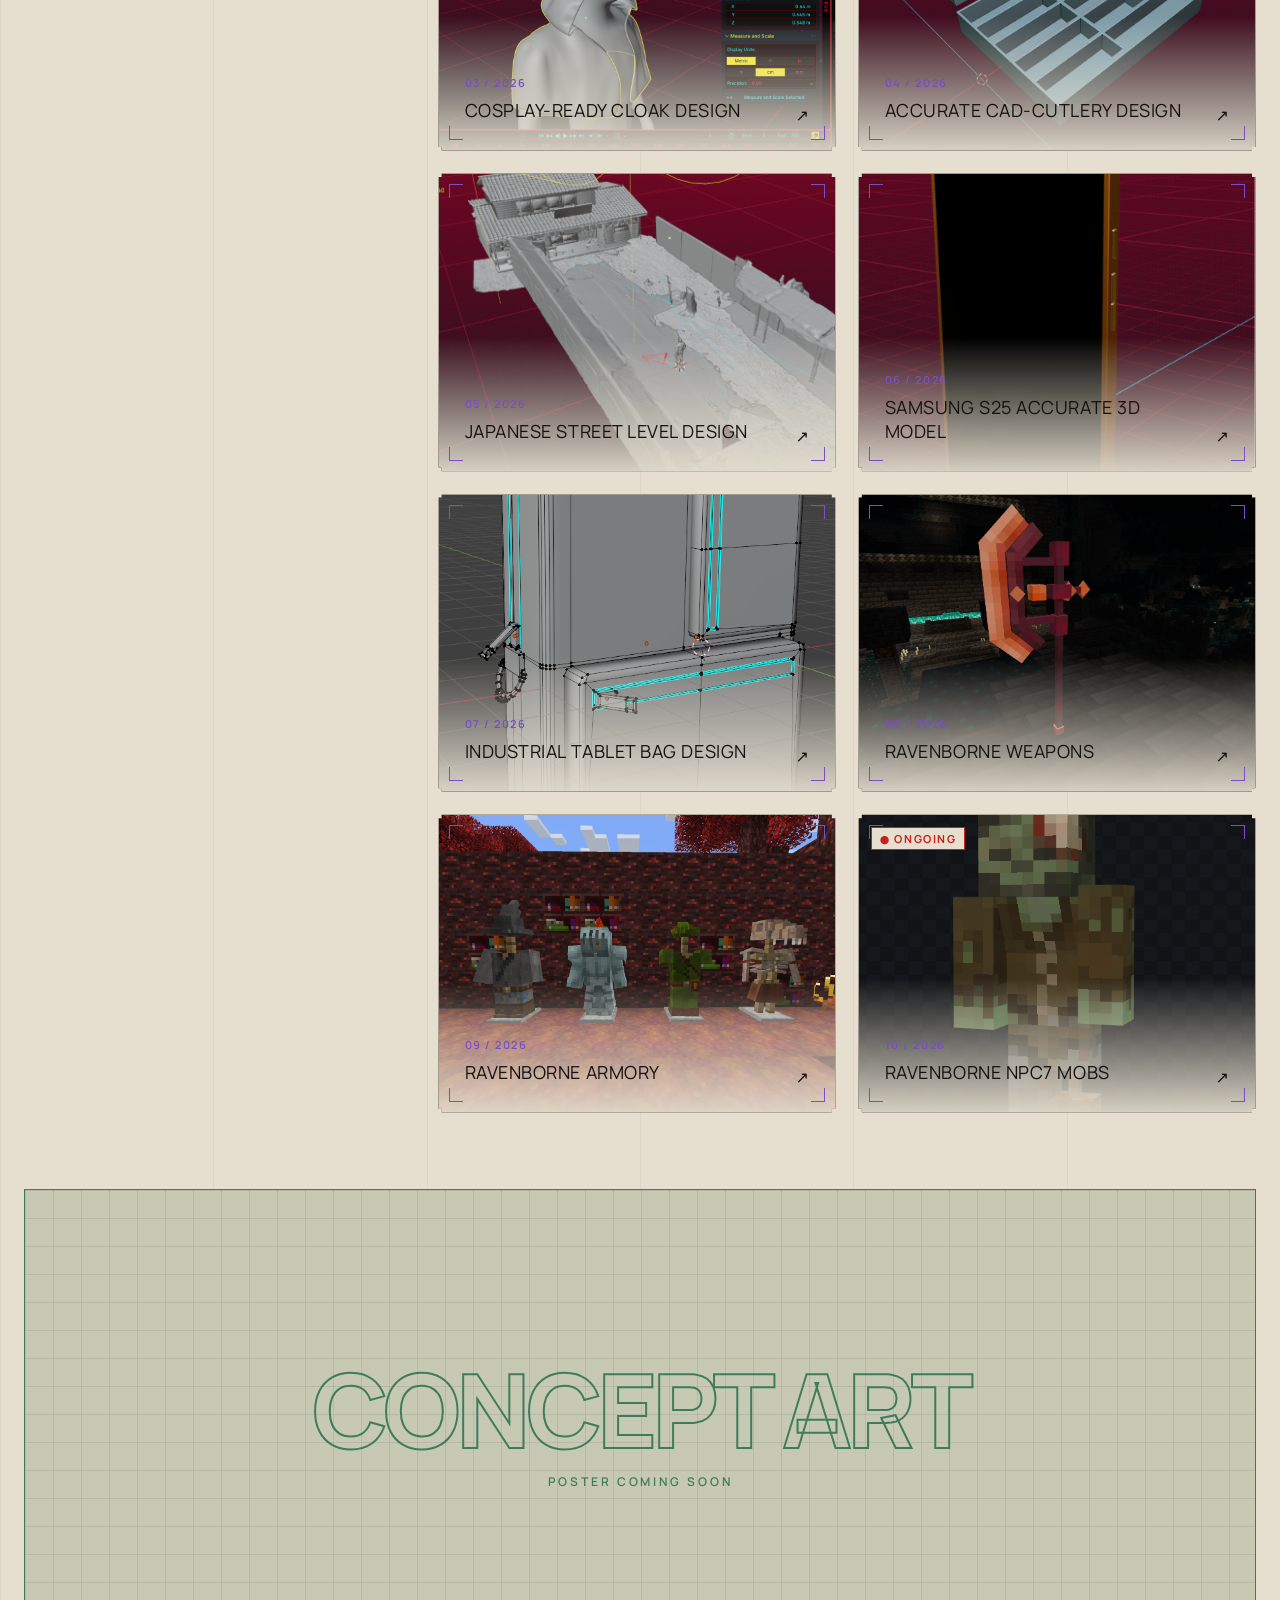
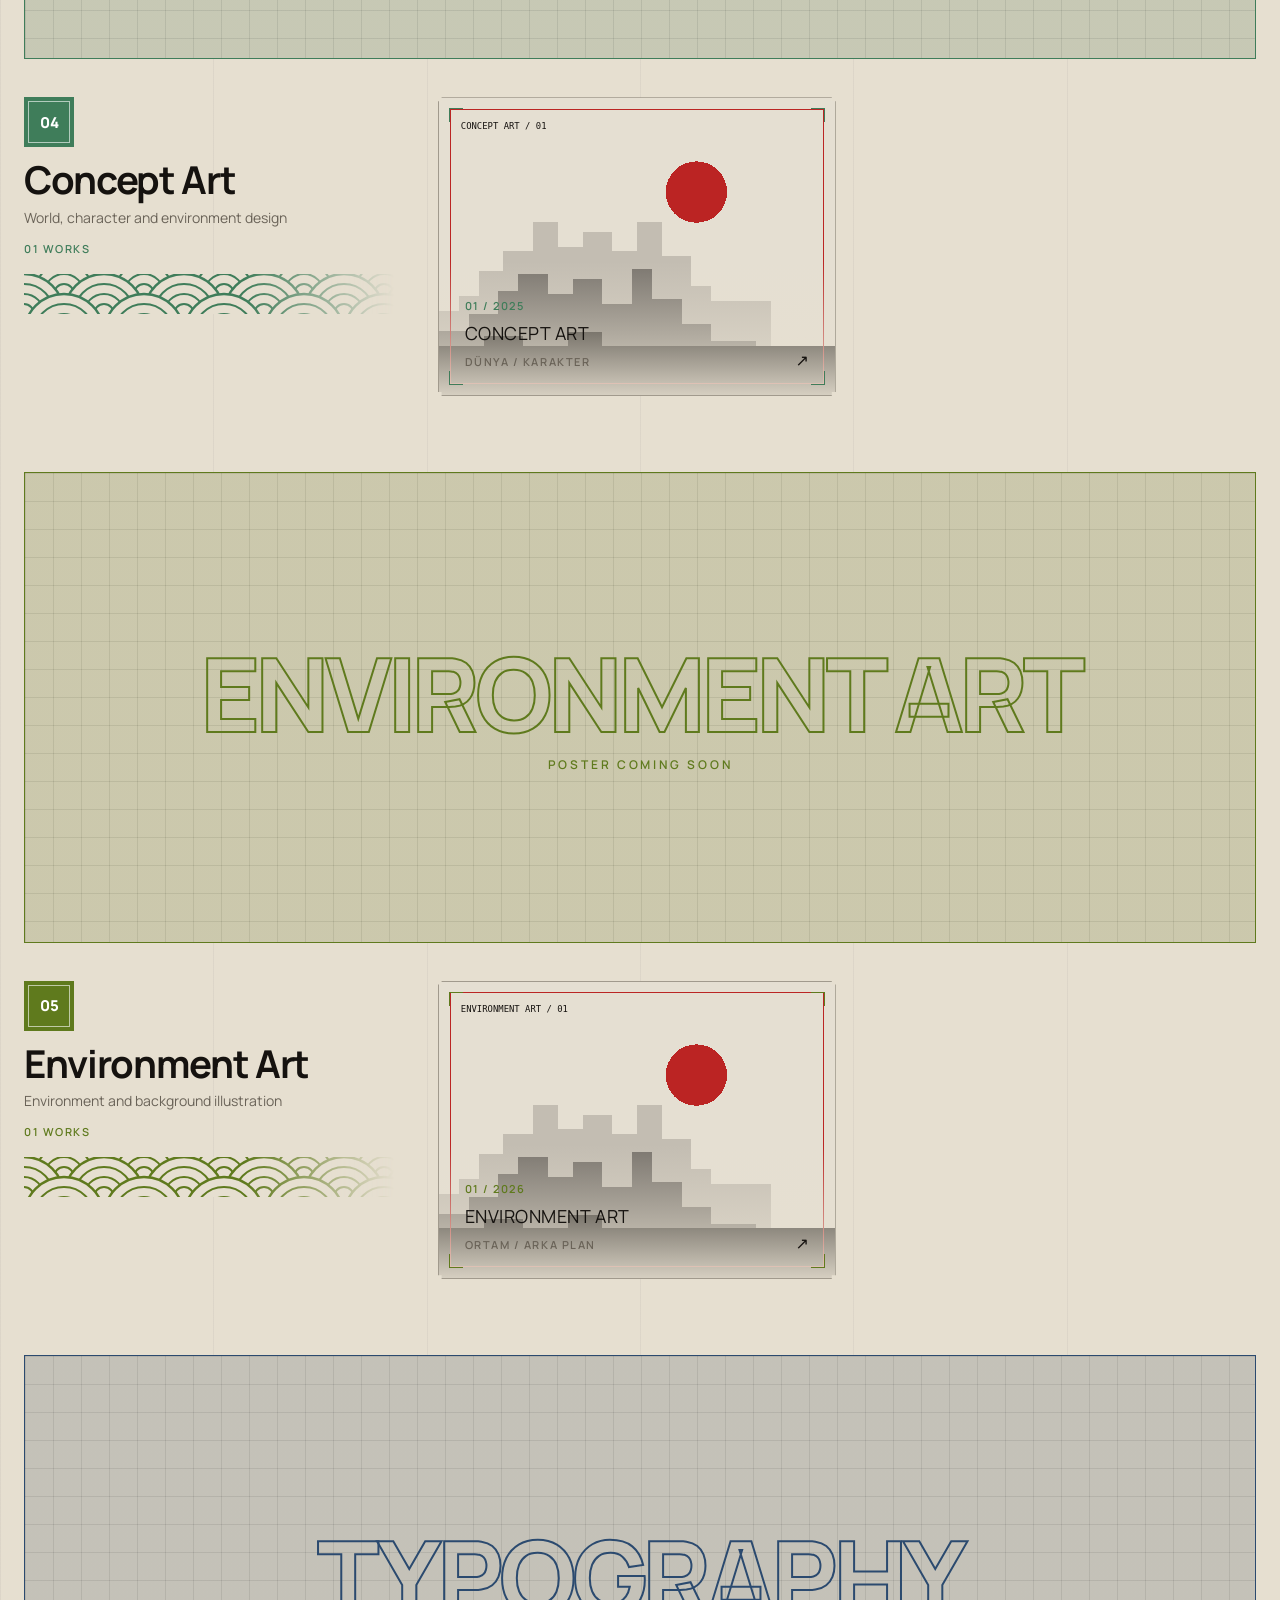
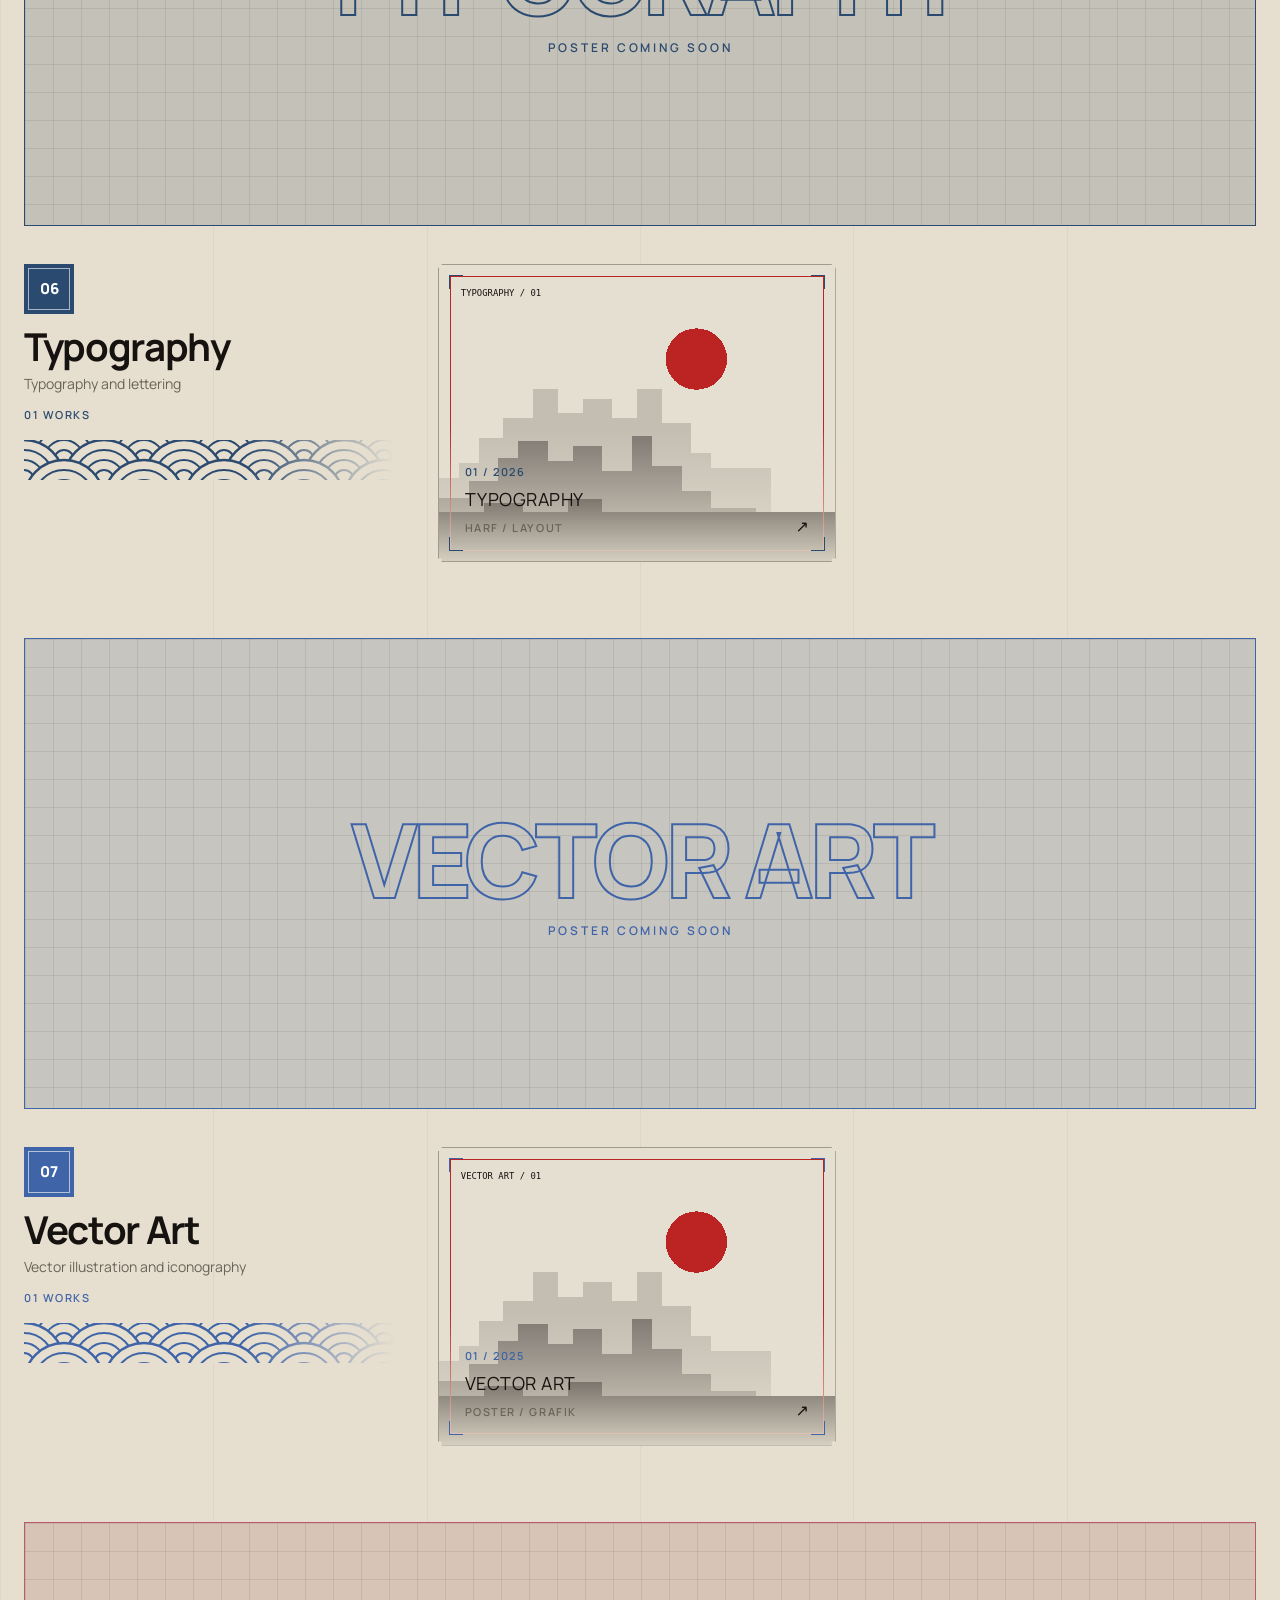
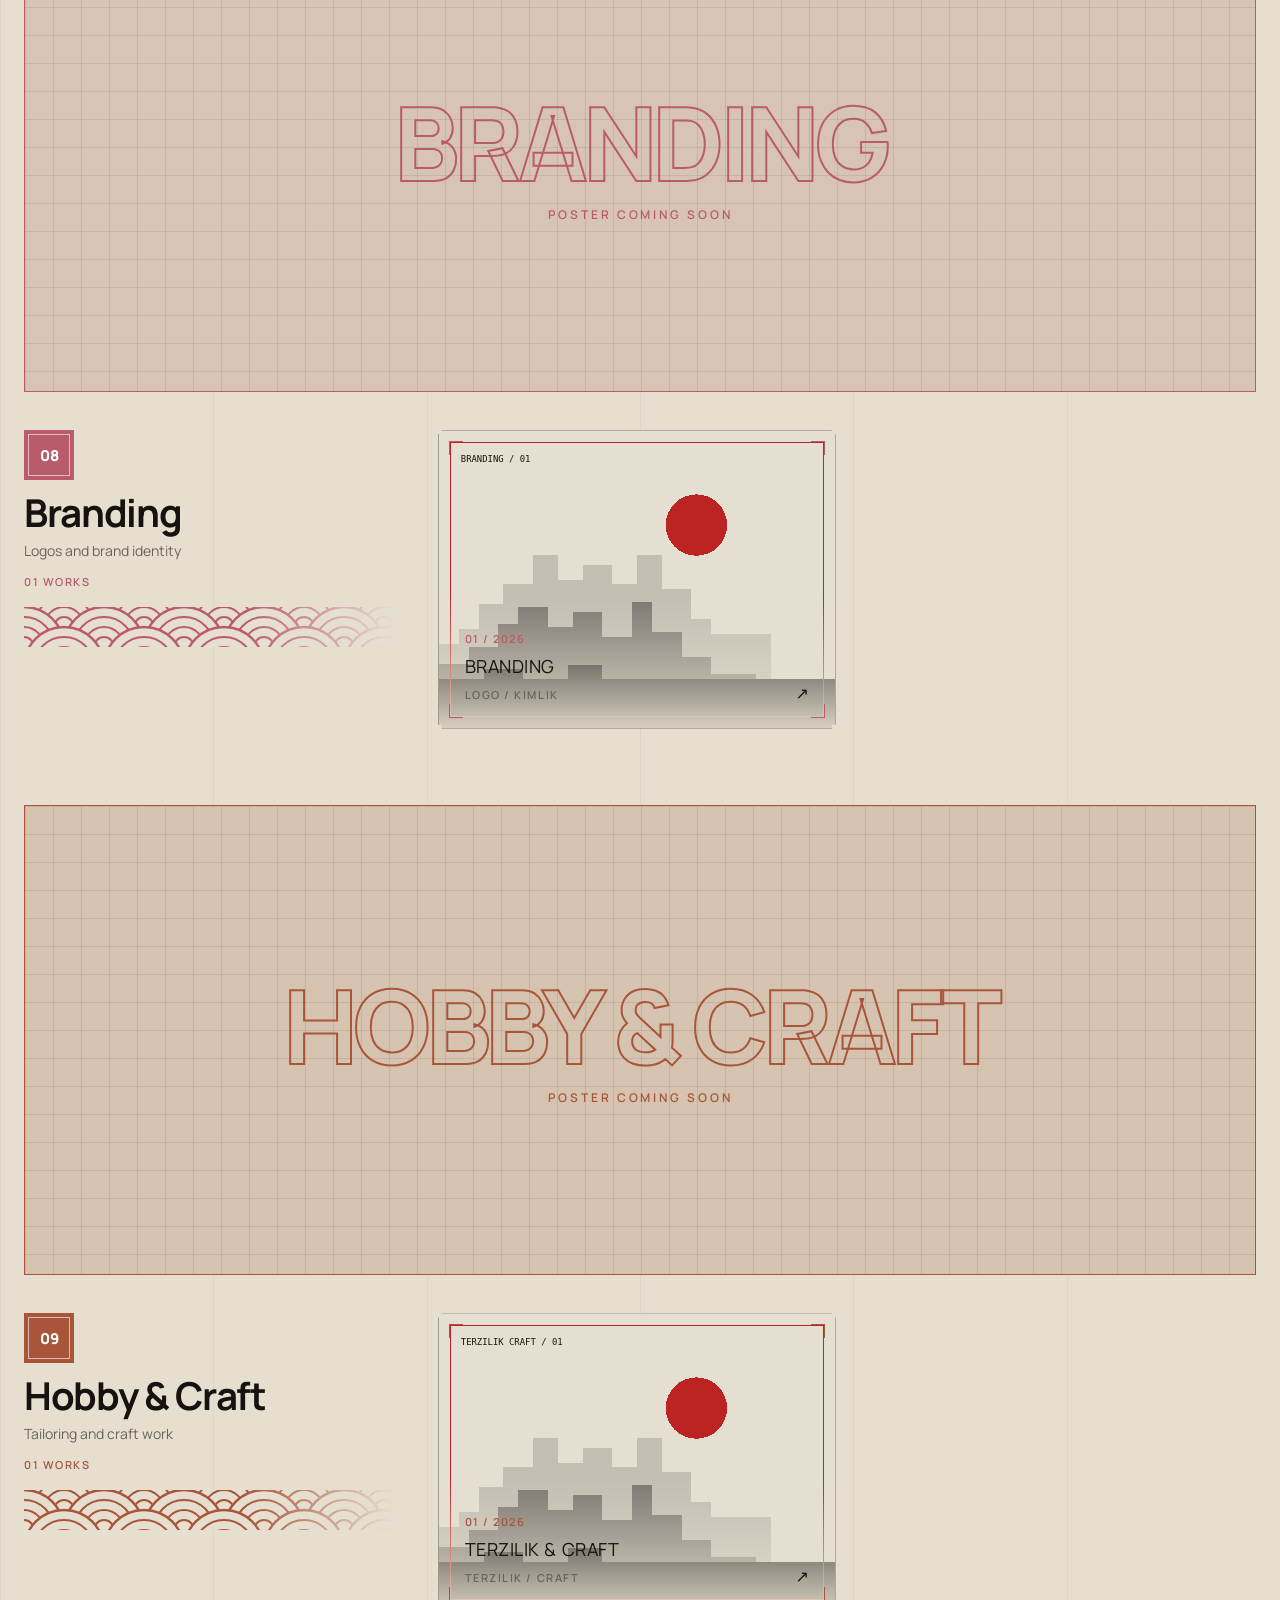
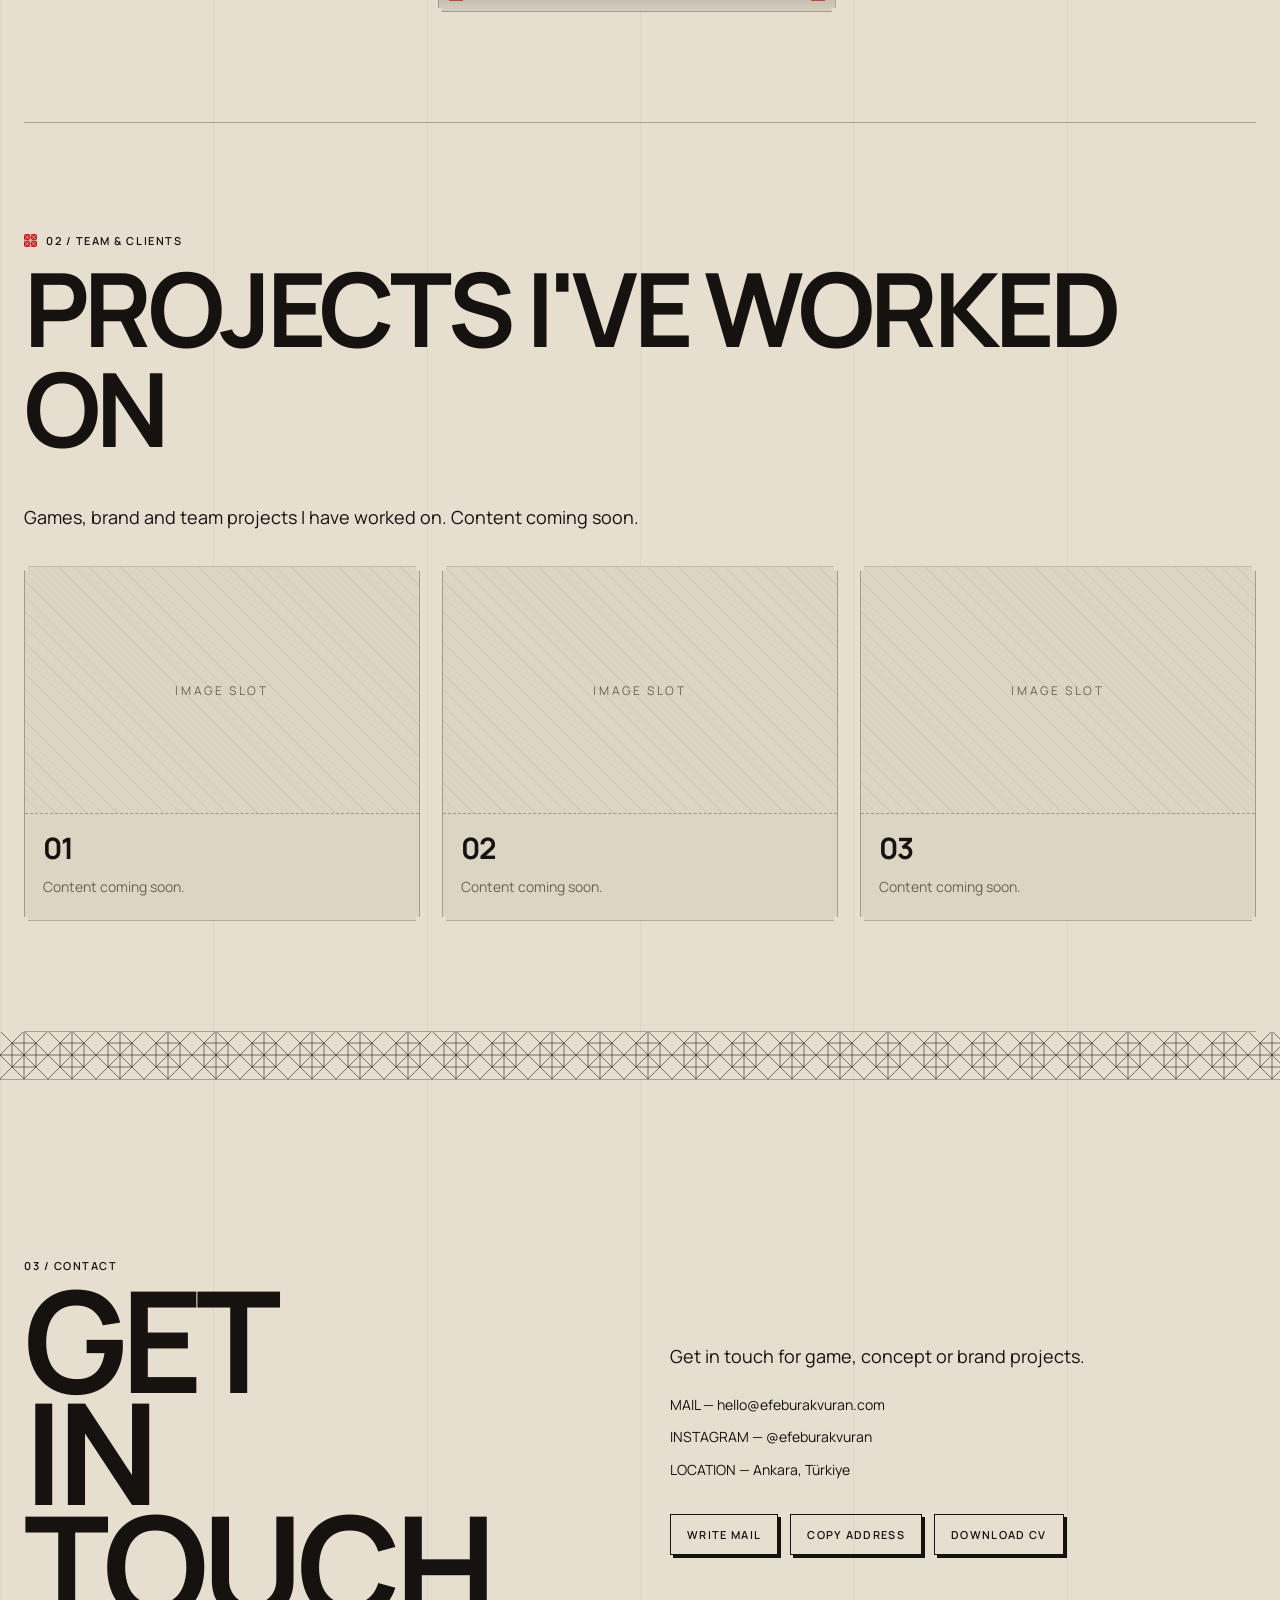
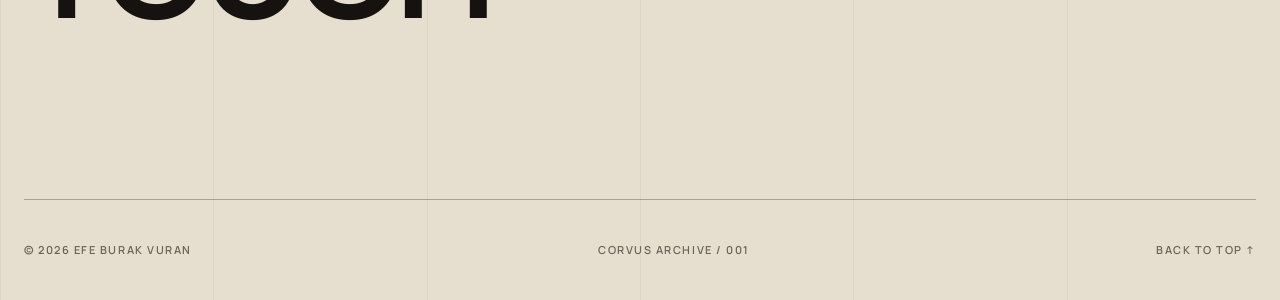
==== commit 0e0721ab: "Add files via upload" ====
--- a/index.html
+++ b/index.html
@@ -101,5 +101,5 @@
   <div id="dBody"></div>
 </div>
 
-<script type="application/json" id="ebv-data">{"rev":1793571982223,"site":{"name1":"EFE BURAK","name2":"VURAN","sub":"2D ARTIST / GRAPHIC DESIGNER","sub_tr":"2D SANATÇI / GRAFİK TASARIMCI","sub_en":"2D ARTIST / GRAPHIC DESIGNER","mail":"hello@efeburakvuran.com","ig":"efeburakvuran","city":"Ankara, Türkiye","cv":"assets/efe-burak-vuran-cv.pdf","about1_tr":"Ankara’da çalışan bir 2D sanatçı ve grafik tasarımcıyım.","about1_en":"I am a 2D artist and graphic designer working in Ankara.","about2_tr":"Splash art, pixel art, 3D ve marka çalışmalarıyla görsel dünyalar kuruyorum.","about2_en":"I build visual worlds through splash art, pixel art, 3D and branding work.","projects1_tr":"Üzerinde çalıştığım oyun, marka ve ekip projeleri. İçerikler yakında eklenecek.","projects1_en":"Games, brand and team projects I have worked on. Content coming soon."},"projects":[{"id":"splash-art","title":"Splash Art","cat":"splash","color":"var(--c-splash)","year":2026,"role":"Key art / İllüstratör","tools":["Photoshop","CSP"],"tags":["key art","sahne"],"palette":["#090d0c","#2c2f2c","#2f2a18","#081925"],"desc":{"tr":"Karakter ve sahneyi tek kadrajda kuran büyük format kapak çalışmaları.","en":"Large-format key art that builds character and scene in one frame."},"images":[{"src":"assets/projeler/splash-art/gorsel-01.png","w":1260,"h":1800,"alt":"Miyamoto_musashi_son"}],"story":{"tr":"","en":""},"process":[],"ongoing":false,"show":{"year":true,"role":true,"tools":true,"palette":true}},{"id":"pixel-art","title":"Pixel Art","cat":"pixel","color":"var(--c-pixel)","year":2025,"role":"Pixel artist","tools":["Aseprite","Photoshop"],"tags":["sprite","2d oyun"],"palette":["#e8d34a","#2a2208","#f2f0ea","#9cff52"],"desc":{"tr":"2D oyunlar için sprite, tile ve animasyon setleri.","en":"Sprites, tiles and animation sets for 2D games."},"images":[{"src":"assets/works/pixel-art/01.png","w":1600,"h":1200,"alt":"Pixel art çalışması 1"}],"story":{"tr":"","en":""},"process":[],"ongoing":false,"show":{"year":true,"role":true,"tools":true,"palette":true}},{"id":"hobby-craft","title":"Terzilik & Craft","cat":"hobby","color":"var(--c-hobby)","year":2026,"role":"Maker","tools":["Dikiş","El işi"],"tags":["terzilik","craft"],"palette":["#a8553a","#1a0f0a","#f2f0ea","#d99a7a"],"desc":{"tr":"Terzilik ve craft çalışmalarım.","en":"My tailoring and craft work."},"images":[{"src":"assets/works/hobby/01.jpg","w":1600,"h":1200,"alt":"Terzilik ve craft çalışması"}],"story":{"tr":"","en":""},"process":[],"ongoing":false,"show":{"year":true,"role":true,"tools":true,"palette":true}},{"id":"environment-art","title":"Environment Art","cat":"env","color":"var(--c-env)","year":2026,"role":"Environment artist","tools":["Photoshop"],"tags":["ortam","arka plan"],"palette":["#5f7a1d","#10140a","#f2f0ea","#b5c95a"],"desc":{"tr":"Ortam ve arka plan illüstrasyonları.","en":"Environment and background illustration."},"images":[{"src":"assets/works/environment/01.jpg","w":1600,"h":1200,"alt":"Ortam çalışması"}],"story":{"tr":"","en":""},"process":[],"ongoing":false,"show":{"year":true,"role":true,"tools":true,"palette":true}},{"id":"3d-art","title":"3D Art","cat":"3d","color":"var(--c-3d)","year":2026,"role":"3D artist","tools":["Blender"],"tags":["model","render"],"palette":["#7a4fc2","#120a1f","#f2f0ea","#b48cf0"],"desc":{"tr":"Karakter, prop ve ortam modelleme; ışık ve render çalışmaları.","en":"Character, prop and environment modeling with lighting and render work."},"images":[{"src":"assets/works/3d-art/01.jpg","w":1600,"h":1200,"alt":"3D art çalışması 1"}],"story":{"tr":"","en":""},"process":[],"ongoing":false,"show":{"year":true,"role":true,"tools":true,"palette":true}},{"id":"concept-art","title":"Concept Art","cat":"concept","color":"var(--c-concept)","year":2025,"role":"Konsept sanatçısı","tools":["Photoshop","Blender"],"tags":["dünya","karakter"],"palette":["#9cff52","#0a1a06","#f2f0ea","#35c9ff"],"desc":{"tr":"Dünya, karakter ve ortam tasarımı; fikirden üretime görsel araştırma.","en":"World, character and environment design: visual research."},"images":[{"src":"assets/works/concept-art/01.jpg","w":1600,"h":1200,"alt":"Konsept sanat çalışması 1"}],"story":{"tr":"","en":""},"process":[],"ongoing":false,"show":{"year":true,"role":true,"tools":true,"palette":true}},{"id":"typography","title":"Typography","cat":"type","color":"var(--c-type)","year":2026,"role":"Tipografi / Grafik tasarım","tools":["Illustrator","Photoshop"],"tags":["harf","layout"],"palette":["#35c9ff","#06161c","#f2f0ea","#bd63ff"],"desc":{"tr":"Harf çizimi, yerleşim ve afiş tipografisi.","en":"Lettering, layout and poster typography."},"images":[{"src":"assets/works/typography/01.jpg","w":1600,"h":1200,"alt":"Tipografi çalışması 1"}],"story":{"tr":"","en":""},"process":[],"ongoing":false,"show":{"year":true,"role":true,"tools":true,"palette":true}},{"id":"vector-art","title":"Vector Art","cat":"vector","color":"var(--c-vector)","year":2025,"role":"Vektör illüstratör","tools":["Illustrator"],"tags":["poster","grafik"],"palette":["#3b82ff","#07101f","#f2f0ea","#ff4d22"],"desc":{"tr":"Afiş ve grafik sistemleri için temiz vektör işler.","en":"Clean vector work for posters and graphic systems."},"images":[{"src":"assets/works/vector-art/01.svg","w":1600,"h":1200,"alt":"Vektör çalışması 1"}],"story":{"tr":"","en":""},"process":[],"ongoing":false,"show":{"year":true,"role":true,"tools":true,"palette":true}},{"id":"branding","title":"Branding","cat":"brand","color":"var(--c-brand)","year":2026,"role":"Marka tasarımı","tools":["Illustrator","After Effects"],"tags":["logo","kimlik"],"palette":["#bd63ff","#150a1c","#f2f0ea","#e8d34a"],"desc":{"tr":"Logo, desen ve marka kimliği sistemleri.","en":"Logo, pattern and brand identity systems."},"images":[{"src":"assets/works/branding/01.jpg","w":1600,"h":1200,"alt":"Marka çalışması 1"}],"story":{"tr":"","en":""},"process":[],"ongoing":false,"show":{"year":true,"role":true,"tools":true,"palette":true}}],"emaki":{"_v2":1,"pixel":false,"layers":{"far":{"src":"assets/hero-sahne/1-arka-gokyuzu.webp","w":3000,"h":600},"mid":{"src":"assets/hero-sahne/2-dag.webp","w":3000,"h":600},"haze":{"src":"assets/hero-sahne/3-ara-sis.webp","w":3000,"h":600},"near":{"src":"assets/hero-sahne/4-on-plan.webp","w":3000,"h":600},"front":{"src":"assets/hero-sahne/5-en-on.webp","w":3000,"h":600}},"crow":{"frames":[{"src":"assets/hero-karga/karga-01.png","w":58,"h":58,"name":"karga-1"},{"src":"assets/hero-karga/karga-02.png","w":58,"h":58,"name":"karga-2"},{"src":"assets/hero-karga/karga-03.png","w":58,"h":58,"name":"karga-3"},{"src":"assets/hero-karga/karga-04.png","w":58,"h":58,"name":"karga-4"}],"mode":"pingpong","fps":10,"h":40,"pixel":false},"rib":{"scaleMode":"int","scale":2,"speed":0,"mirror":true,"pixel":true,"layers":{"rb1":{"kind":"strip","frames":[{"src":"assets/serit/rb1/zemin.png","w":1194,"h":50,"name":"zemin"}],"mode":"forward","fps":8},"rb2":{"kind":"strip","frames":[{"src":"assets/serit/rb2/grass.png","w":1194,"h":50,"name":"grass"}],"mode":"forward","fps":8},"rb3":{"kind":"character","frames":[{"src":"assets/serit/rb3/saksagan-01.png","w":32,"h":32,"name":"saksagan-1"},{"src":"assets/serit/rb3/saksagan-02.png","w":32,"h":32,"name":"saksagan-2"},{"src":"assets/serit/rb3/saksagan-03.png","w":32,"h":32,"name":"saksagan-3"},{"src":"assets/serit/rb3/saksagan-04.png","w":32,"h":32,"name":"saksagan-4"},{"src":"assets/serit/rb3/saksagan-05.png","w":32,"h":32,"name":"saksagan-5"},{"src":"assets/serit/rb3/saksagan-06.png","w":32,"h":32,"name":"saksagan-6"},{"src":"assets/serit/rb3/saksagan-07.png","w":32,"h":32,"name":"saksagan-7"}],"mode":"forward","fps":10,"x":18,"y":0}}},"bands":{}},"work":[{"id":"w1","title":"01","studio":"","role":"","year":"","link":"","desc":{"tr":"İçerik yakında eklenecek.","en":"Content coming soon."},"images":[]},{"id":"w2","title":"02","studio":"","role":"","year":"","link":"","desc":{"tr":"İçerik yakında eklenecek.","en":"Content coming soon."},"images":[]},{"id":"w3","title":"03","studio":"","role":"","year":"","link":"","desc":{"tr":"İçerik yakında eklenecek.","en":"Content coming soon."},"images":[]}],"posters":{}}</script>
+<script type="application/json" id="ebv-data">{"rev":1793580808983,"site":{"name1":"EFE BURAK","name2":"VURAN","sub":"2D ARTIST / GRAPHIC DESIGNER","sub_tr":"2D SANATÇI / GRAFİK TASARIMCI","sub_en":"2D ARTIST / GRAPHIC DESIGNER","mail":"hello@efeburakvuran.com","ig":"efeburakvuran","city":"Ankara, Türkiye","cv":"assets/efe-burak-vuran-cv.pdf","about1_tr":"Ankara’da çalışan bir 2D sanatçı ve grafik tasarımcıyım.","about1_en":"I am a 2D artist and graphic designer working in Ankara.","about2_tr":"Splash art, pixel art, 3D ve marka çalışmalarıyla görsel dünyalar kuruyorum.","about2_en":"I build visual worlds through splash art, pixel art, 3D and branding work.","projects1_tr":"Üzerinde çalıştığım oyun, marka ve ekip projeleri. İçerikler yakında eklenecek.","projects1_en":"Games, brand and team projects I have worked on. Content coming soon."},"projects":[{"id":"splash-art","title":"Game Wizard","cat":"splash","color":"var(--c-splash)","year":2026,"role":"Key art / İllüstratör","tools":["CSP"],"tags":[],"palette":["#0b1210","#f9fdf5","#102d28","#f28f4e"],"desc":{"tr":"Ravenborne için karakter görseli.","en":"Character art for Ravenborne."},"images":[{"src":"assets/projeler/game-wizard/gorsel-01.jpg","w":1800,"h":1125,"alt":"35363"}],"story":{"tr":"karakter konsepti ve geçmişi: O bir \"Oyun Büyücüsü\"dür; ismini hatırlamıyor, yolculuğunda Lorvid ve Rarvid adında iki kargayı yanında taşır; yüksek kaliteli mistik mantarlara karşı ciddi bir zaafı vardır. Ne zaman bir tane yerse, büyü yapma yeteneği tamamen kontrolden çıkar. Bu sahnede, tahmin edilemez bir sarhoşluk kazası yaşanıyor.","en":"Character concept and backstory: He is a \"Game Wizard\" who doesn't remember his name. He travels with two ravens named Lorvid and Rarvid. He has a serious weakness for high-quality mystical mushrooms. Whenever he eats one, his spell-casting ability goes completely out of control. In this scene, he is predictably..."},"process":[{"src":"assets/projeler/game-wizard/surec/adim-01.gif","w":800,"h":500,"name":"gamewizard"}],"ongoing":false,"show":{"year":true,"role":true,"tools":true,"palette":true}},{"id":"pixel-art","title":"Oyunuma Dokunma Posteri","cat":"pixel","color":"var(--c-pixel)","year":2025,"role":"Pixel artist","tools":["Aseprite"],"tags":["sprite","2d oyun"],"palette":["#2b0c0a","#302a33","#100b01","#f75403"],"desc":{"tr":"#oyunumadokunma etiketi altında oyunların devlet gözetimini ele alma potansiyeli olan bir kanuna tepki olarak yaptığım bir çizim, maskot ise kurucusu ve tasarımcısı olduğum BUDOT topluluğunun maskotu.","en":""},"images":[{"src":"assets/projeler/oyunuma-dokunma-posteri/gorsel-01.png","w":2000,"h":2300,"alt":"oyunumadokunma_imza"}],"story":{"tr":"","en":""},"process":[],"ongoing":false,"show":{"year":true,"role":true,"tools":true,"palette":true}},{"id":"hobby-craft","title":"Terzilik & Craft","cat":"hobby","color":"var(--c-hobby)","year":2026,"role":"Maker","tools":["Dikiş","El işi"],"tags":["terzilik","craft"],"palette":["#a8553a","#1a0f0a","#f2f0ea","#d99a7a"],"desc":{"tr":"Terzilik ve craft çalışmalarım.","en":"My tailoring and craft work."},"images":[{"src":"assets/works/hobby/01.jpg","w":1600,"h":1200,"alt":"Terzilik ve craft çalışması"}],"story":{"tr":"","en":""},"process":[],"ongoing":false,"show":{"year":true,"role":true,"tools":true,"palette":true}},{"id":"environment-art","title":"Environment Art","cat":"env","color":"var(--c-env)","year":2026,"role":"Environment artist","tools":["Photoshop"],"tags":["ortam","arka plan"],"palette":["#5f7a1d","#10140a","#f2f0ea","#b5c95a"],"desc":{"tr":"Ortam ve arka plan illüstrasyonları.","en":"Environment and background illustration."},"images":[{"src":"assets/works/environment/01.jpg","w":1600,"h":1200,"alt":"Ortam çalışması"}],"story":{"tr":"","en":""},"process":[],"ongoing":false,"show":{"year":true,"role":true,"tools":true,"palette":true}},{"id":"3d-art","title":"All Seing Eye and Pochita","cat":"3d","color":"var(--c-3d)","year":2026,"role":"3D artist","tools":["Blender"],"tags":["model","render"],"palette":["#4a5255","#2e1304","#abafb3","#909395"],"desc":{"tr":"Chainsaw Man:Reze Arc için yapmış olduğum fan fragmanından bir asset.","en":""},"images":[{"src":"assets/projeler/all-seing-eye-and-pochita/gorsel-01.png","w":822,"h":542,"alt":"Ekran görüntüsü 2026-11-01 164236"}],"story":{"tr":"","en":""},"process":[{"src":"assets/projeler/all-seing-eye-and-pochita/surec/adim-01.png","w":885,"h":557,"name":"Ekran görüntüsü 2026-11-01 163957"}],"ongoing":false,"show":{"year":true,"role":true,"tools":true,"palette":true}},{"id":"concept-art","title":"Concept Art","cat":"concept","color":"var(--c-concept)","year":2025,"role":"Konsept sanatçısı","tools":["Photoshop","Blender"],"tags":["dünya","karakter"],"palette":["#9cff52","#0a1a06","#f2f0ea","#35c9ff"],"desc":{"tr":"Dünya, karakter ve ortam tasarımı; fikirden üretime görsel araştırma.","en":"World, character and environment design: visual research."},"images":[{"src":"assets/works/concept-art/01.jpg","w":1600,"h":1200,"alt":"Konsept sanat çalışması 1"}],"story":{"tr":"","en":""},"process":[],"ongoing":false,"show":{"year":true,"role":true,"tools":true,"palette":true}},{"id":"typography","title":"Typography","cat":"type","color":"var(--c-type)","year":2026,"role":"Tipografi / Grafik tasarım","tools":["Illustrator","Photoshop"],"tags":["harf","layout"],"palette":["#35c9ff","#06161c","#f2f0ea","#bd63ff"],"desc":{"tr":"Harf çizimi, yerleşim ve afiş tipografisi.","en":"Lettering, layout and poster typography."},"images":[{"src":"assets/works/typography/01.jpg","w":1600,"h":1200,"alt":"Tipografi çalışması 1"}],"story":{"tr":"","en":""},"process":[],"ongoing":false,"show":{"year":true,"role":true,"tools":true,"palette":true}},{"id":"vector-art","title":"Vector Art","cat":"vector","color":"var(--c-vector)","year":2025,"role":"Vektör illüstratör","tools":["Illustrator"],"tags":["poster","grafik"],"palette":["#3b82ff","#07101f","#f2f0ea","#ff4d22"],"desc":{"tr":"Afiş ve grafik sistemleri için temiz vektör işler.","en":"Clean vector work for posters and graphic systems."},"images":[{"src":"assets/works/vector-art/01.svg","w":1600,"h":1200,"alt":"Vektör çalışması 1"}],"story":{"tr":"","en":""},"process":[],"ongoing":false,"show":{"year":true,"role":true,"tools":true,"palette":true}},{"id":"branding","title":"Branding","cat":"brand","color":"var(--c-brand)","year":2026,"role":"Marka tasarımı","tools":["Illustrator","After Effects"],"tags":["logo","kimlik"],"palette":["#bd63ff","#150a1c","#f2f0ea","#e8d34a"],"desc":{"tr":"Logo, desen ve marka kimliği sistemleri.","en":"Logo, pattern and brand identity systems."},"images":[{"src":"assets/works/branding/01.jpg","w":1600,"h":1200,"alt":"Marka çalışması 1"}],"story":{"tr":"","en":""},"process":[],"ongoing":false,"show":{"year":true,"role":true,"tools":true,"palette":true}},{"title":"Balthrum Thundermane ve Xp-pen Tilkisi","cat":"splash","desc":{"tr":"@yagizkaniart ve xppen resmi splash art yarışması çizimim","en":"my @yagizkaniart and xppen official splash art contest drawing."},"color":"var(--c-splash)","id":"pmvyhq89vjq7","tools":["CSP"],"tags":["splash art","artcontest"],"palette":["#0c0a0c","#2f230f","#131529","#2d334f"],"images":[{"src":"assets/projeler/balthrum-thundermane-ve-xp-pen-tilkisi/gorsel-01.jpg","w":1575,"h":1800,"alt":"kssocrowyagizkanison"}],"year":2026,"role":"Yarışmacı","story":{"tr":"","en":""},"process":[{"src":"assets/projeler/balthrum-thundermane-ve-xp-pen-tilkisi/surec/adim-01.gif","w":800,"h":914,"name":"yagizkani"}],"ongoing":false,"show":{"year":true,"role":true,"tools":true,"palette":true}},{"title":"Hatsune Miku Fanart","cat":"splash","desc":{"tr":"Hatsune Miku Cadılar Bayramı Fanart","en":""},"color":"var(--c-splash)","id":"pmvyhy2gpqf5","tools":["CSP"],"tags":[],"palette":["#301e12","#4e2913","#b04c10","#703011"],"images":[{"src":"assets/projeler/hatsune-miku-fanart/gorsel-01.jpg","w":1490,"h":1800,"alt":"mikuween4"}],"year":2026,"role":"","story":{"tr":"","en":""},"process":[{"src":"assets/projeler/hatsune-miku-fanart/surec/adim-01.gif","w":800,"h":966,"name":"mikuween"}],"ongoing":false,"show":{"year":true,"role":true,"tools":true,"palette":true}},{"title":"Corax - The Planet Destroyer","cat":"splash","desc":{"tr":"Ankara Üniversitesi Dijital Oyun Geliştirme Topluluğu Çizim Yarışması Özgünlük(#1) ve Hikaye(#2) kazananı çizimim. ","en":""},"color":"var(--c-splash)","id":"pmvyi3hm9muw","tools":["CSP"],"tags":[],"palette":["#0d0806","#2b1408","#6f2e09","#512812"],"images":[{"src":"assets/projeler/corax-the-planet-destroyer/gorsel-01.jpg","w":1800,"h":1125,"alt":"coraxx1"}],"year":2026,"role":"","story":{"tr":"Lovecraft temalı bir humanoid karga varlık","en":""},"process":[{"src":"assets/projeler/corax-the-planet-destroyer/surec/adim-01.gif","w":800,"h":500,"name":"corax1"}],"ongoing":false,"show":{"year":true,"role":true,"tools":true,"palette":true}},{"title":"One More Time","cat":"pixel","desc":{"tr":"Ted Üniversitesi Oyun Geliştirme Topluluğunun düzenlemiş olduğu Animasyon Jam'de 48 saat içerisinde yapmış olduğum eserim. https://www.youtube.com/watch?v=tRo2Ok4Uy8o","en":""},"color":"var(--c-pixel)","id":"pmvyibsdrkl3","tools":["Aseprite","Davinci Resolve","Premiere Pro"],"tags":["pixel art","animation"],"palette":["#fbfefb","#cef9ef","#ecffcf","#94c3c3"],"images":[{"src":"assets/projeler/one-more-time/gorsel-01.png","w":2400,"h":1350,"alt":"giris41"},{"src":"assets/projeler/one-more-time/gorsel-02.gif","w":2400,"h":1350,"alt":"sahne aynı zamanda 9"},{"src":"assets/projeler/one-more-time/gorsel-03.gif","w":2400,"h":1350,"alt":"Sprite-0002"}],"year":2026,"role":"animator, lore writer","story":{"tr":"https://www.youtube.com/watch?v=M7AM9rsWZOs","en":""},"process":[{"src":"assets/projeler/one-more-time/surec/adim-01.jpg","w":3840,"h":2160,"name":"1board"},{"src":"assets/projeler/one-more-time/surec/adim-02.jpg","w":3840,"h":2160,"name":"2bpard"},{"src":"assets/projeler/one-more-time/surec/adim-03.png","w":300,"h":202,"name":"Ekran görüntüsü 2026-11-02 032015"}],"ongoing":false,"show":{"year":true,"role":true,"tools":true,"palette":true}},{"title":"Ravenborne Assets","cat":"pixel","desc":{"tr":"Yapmakta olduğum Minecraft modu ve bağımsız geliştirdiğim bir oyun olan Ravenborne'un mevcut assetlerinden birkaçı","en":""},"color":"var(--c-pixel)","id":"pmvyijysdt1r","tools":["Aseprite"],"tags":[],"palette":["#0a303a","#0e151a","#111b21","#303331"],"images":[{"src":"assets/projeler/ravenborne-assets/gorsel-01.png","w":2116,"h":1428,"alt":"ravenbornex"},{"src":"assets/projeler/ravenborne-assets/gorsel-02.png","w":80,"h":80,"alt":"red_grass"}],"year":2025,"role":"","story":{"tr":"","en":""},"process":[],"ongoing":true,"show":{"year":true,"role":true,"tools":true,"palette":true}},{"title":"Point&Click Pixel Art Game Level Design","cat":"pixel","desc":{"tr":"Bir Point&Click Pixel Art  oyun için yapmış olduğum seviye tasarımı","en":""},"color":"var(--c-pixel)","id":"pmvyimhunrw0","tools":["Aseprite"],"tags":[],"palette":["#121410","#2b281a","#0d342a","#2d2e22"],"images":[{"src":"assets/projeler/point-click-pixel-art-game-level-design/gorsel-01.gif","w":426,"h":256,"alt":"lagims"}],"year":2026,"role":"Level Designer","story":{"tr":"","en":""},"process":[{"src":"assets/projeler/point-click-pixel-art-game-level-design/surec/adim-01.png","w":426,"h":256,"name":"lagim"}],"ongoing":false,"show":{"year":true,"role":true,"tools":true,"palette":true}},{"title":"Hatsune Miku Low Poly Design","cat":"3d","desc":{"tr":"Hatsune Miku rigli optimize 3d modeli","en":""},"color":"var(--c-3d)","id":"pmvyity239cq","tools":[],"tags":["low poly"],"palette":["#6c0723","#2c131e","#500c22","#909394"],"images":[{"src":"assets/projeler/hatsune-miku-low-poly-design/gorsel-01.png","w":595,"h":820,"alt":"Ekran görüntüsü 2026-07-21 014726"},{"src":"assets/projeler/hatsune-miku-low-poly-design/gorsel-02.png","w":476,"h":686,"alt":"Ekran görüntüsü 2026-07-20 224157"},{"src":"assets/projeler/hatsune-miku-low-poly-design/gorsel-03.png","w":431,"h":723,"alt":"Ekran görüntüsü 2026-07-20 224152"},{"src":"assets/projeler/hatsune-miku-low-poly-design/gorsel-04.png","w":456,"h":705,"alt":"Ekran görüntüsü 2026-07-20 224146"},{"src":"assets/projeler/hatsune-miku-low-poly-design/gorsel-05.png","w":559,"h":791,"alt":"Ekran görüntüsü 2026-07-18 201246"}],"year":2026,"role":"","story":{"tr":"","en":""},"process":[{"src":"assets/projeler/hatsune-miku-low-poly-design/surec/adim-01.png","w":725,"h":752,"name":"Ekran görüntüsü 2026-07-18 135731"}],"ongoing":true,"show":{"year":true,"role":true,"tools":true,"palette":true}},{"title":"Cosplay-ready Cloak design","cat":"3d","desc":{"tr":"","en":""},"color":"var(--c-3d)","id":"pmvyj5f623xb","tools":["Blender"],"tags":[],"palette":["#0f1013","#6b0723","#500c22","#2b1019"],"images":[{"src":"assets/projeler/cosplay-ready-cloak-design/gorsel-01.png","w":1800,"h":896,"alt":"Ekran görüntüsü 2026-10-06 200903"}],"year":2026,"role":"","story":{"tr":"","en":""},"process":[{"src":"assets/projeler/cosplay-ready-cloak-design/surec/adim-01.png","w":584,"h":661,"name":"Ekran görüntüsü 2026-10-06 143413"}],"ongoing":false,"show":{"year":true,"role":true,"tools":true,"palette":true}},{"title":"Accurate Cad-Cutlery Design","cat":"3d","desc":{"tr":"","en":""},"color":"var(--c-3d)","id":"pmvyj6s4jznl","tools":["Blender"],"tags":[],"palette":["#6d0623","#29141e","#321421","#4f0b22"],"images":[{"src":"assets/projeler/accurate-cad-cutlery-design/gorsel-01.png","w":974,"h":762,"alt":"Ekran görüntüsü 2026-08-31 023830"}],"year":2026,"role":"","story":{"tr":"","en":""},"process":[],"ongoing":false,"show":{"year":true,"role":true,"tools":true,"palette":true}},{"title":"Japanese Street Level Design","cat":"3d","desc":{"tr":"Chainsaw Man: Reze Arc, fan fragmanı için yaptığım bölüm tasarımı\nhttps://www.instagram.com/reel/DTkd_0DDMve/","en":""},"color":"var(--c-3d)","id":"pmvyj7pur1aw","tools":[],"tags":[],"palette":["#8f9192","#510b21","#6b0623","#a8aaac"],"images":[{"src":"assets/projeler/japanese-street-level-design/gorsel-01.png","w":1097,"h":612,"alt":"Ekran görüntüsü 2026-11-01 164538"}],"year":2026,"role":"","story":{"tr":"https://www.instagram.com/reel/DTkd_0DDMve/","en":""},"process":[],"ongoing":false,"show":{"year":true,"role":true,"tools":true,"palette":true}},{"title":"Samsung s25 accurate 3d Model","cat":"3d","desc":{"tr":"","en":""},"color":"var(--c-3d)","id":"pmvyjjz17ger","tools":[],"tags":[],"palette":["#0b0b0a","#2b1717","#29231a","#511924"],"images":[{"src":"assets/projeler/samsung-s25-accurate-3d-model/gorsel-01.png","w":470,"h":666,"alt":"Ekran görüntüsü 2026-11-01 163702"},{"src":"assets/projeler/samsung-s25-accurate-3d-model/gorsel-02.png","w":406,"h":677,"alt":"Ekran görüntüsü 2026-11-01 163718"}],"year":2026,"role":"","story":{"tr":"","en":""},"process":[{"src":"assets/projeler/samsung-s25-accurate-3d-model/surec/adim-01.png","w":542,"h":610,"name":"Ekran görüntüsü 2026-11-01 163738"}],"ongoing":false,"show":{"year":true,"role":true,"tools":true,"palette":true}},{"title":"Industrial Tablet Bag Design","cat":"3d","desc":{"tr":"","en":""},"color":"var(--c-3d)","id":"pmvyjmf9pg0y","tools":[],"tags":[],"palette":["#777879","#3e3e3e","#474748","#8c8e8f"],"images":[{"src":"assets/projeler/industrial-tablet-bag-design/gorsel-01.png","w":587,"h":741,"alt":"Ekran görüntüsü 2026-06-28 200519"}],"year":2026,"role":"","story":{"tr":"","en":""},"process":[],"ongoing":false,"show":{"year":true,"role":true,"tools":true,"palette":true}},{"title":"Ravenborne Weapons","cat":"3d","desc":{"tr":"","en":""},"color":"var(--c-3d)","id":"pmvyjn0hzkqi","tools":[],"tags":[],"palette":["#0b0b0a","#2b1717","#29231a","#511924"],"images":[{"src":"assets/projeler/ravenborne-weapons/gorsel-01.png","w":1135,"h":855,"alt":"ere_halbert"},{"src":"assets/projeler/ravenborne-weapons/gorsel-02.png","w":922,"h":728,"alt":"Ekran görüntüsü 2026-02-07 155553"},{"src":"assets/projeler/ravenborne-weapons/gorsel-03.png","w":888,"h":731,"alt":"Ekran görüntüsü 2026-02-07 153436"},{"src":"assets/projeler/ravenborne-weapons/gorsel-04.png","w":640,"h":631,"alt":"Ekran görüntüsü 2026-02-07 145738"},{"src":"assets/projeler/ravenborne-weapons/gorsel-05.png","w":613,"h":619,"alt":"Ekran görüntüsü 2026-02-07 093850"},{"src":"assets/projeler/ravenborne-weapons/gorsel-06.png","w":418,"h":723,"alt":"Ekran görüntüsü 2026-02-07 085137"}],"year":2026,"role":"","story":{"tr":"","en":""},"process":[],"ongoing":false,"show":{"year":true,"role":true,"tools":true,"palette":true}},{"title":"Ravenborne Armory","cat":"3d","desc":{"tr":"","en":""},"color":"var(--c-3d)","id":"pmvyjnprygcg","tools":[],"tags":[],"palette":["#2f1716","#92483b","#934945","#4b1716"],"images":[{"src":"assets/projeler/ravenborne-armory/gorsel-01.png","w":1800,"h":1013,"alt":"2026-05-27_17.01.45"}],"year":2026,"role":"","story":{"tr":"","en":""},"process":[],"ongoing":false,"show":{"year":true,"role":true,"tools":true,"palette":true}},{"title":"Ravenborne NPC7 Mobs","cat":"3d","desc":{"tr":"","en":""},"color":"var(--c-3d)","id":"pmvyjogxa46i","tools":[],"tags":[],"palette":["#131519","#322b19","#4f4f35","#44361c"],"images":[{"src":"assets/projeler/ravenborne-npc7-mobs/gorsel-01.png","w":536,"h":653,"alt":"Zombie"},{"src":"assets/projeler/ravenborne-npc7-mobs/gorsel-02.png","w":787,"h":547,"alt":"Fairy"}],"year":2026,"role":"","story":{"tr":"","en":""},"process":[],"ongoing":true,"show":{"year":true,"role":true,"tools":true,"palette":true}}],"emaki":{"_v2":1,"pixel":false,"layers":{"far":{"src":"assets/hero-sahne/1-arka-gokyuzu.webp","w":3000,"h":600},"mid":{"src":"assets/hero-sahne/2-dag.webp","w":3000,"h":600},"haze":{"src":"assets/hero-sahne/3-ara-sis.webp","w":3000,"h":600},"near":{"src":"assets/hero-sahne/4-on-plan.webp","w":3000,"h":600},"front":{"src":"assets/hero-sahne/5-en-on.webp","w":3000,"h":600}},"crow":{"frames":[{"src":"assets/hero-karga/karga-01.png","w":58,"h":58,"name":"karga-1"},{"src":"assets/hero-karga/karga-02.png","w":58,"h":58,"name":"karga-2"},{"src":"assets/hero-karga/karga-03.png","w":58,"h":58,"name":"karga-3"},{"src":"assets/hero-karga/karga-04.png","w":58,"h":58,"name":"karga-4"}],"mode":"pingpong","fps":10,"h":40,"pixel":false},"rib":{"scaleMode":"int","scale":2,"speed":0,"mirror":true,"pixel":true,"layers":{"rb1":{"kind":"strip","frames":[{"src":"assets/serit/rb1/zemin.png","w":1194,"h":50,"name":"zemin"}],"mode":"forward","fps":8},"rb2":{"kind":"strip","frames":[{"src":"assets/serit/rb2/grass.png","w":1194,"h":50,"name":"grass"}],"mode":"forward","fps":8},"rb3":{"kind":"character","frames":[{"src":"assets/serit/rb3/saksagan-01.png","w":32,"h":32,"name":"saksagan-1"},{"src":"assets/serit/rb3/saksagan-02.png","w":32,"h":32,"name":"saksagan-2"},{"src":"assets/serit/rb3/saksagan-03.png","w":32,"h":32,"name":"saksagan-3"},{"src":"assets/serit/rb3/saksagan-04.png","w":32,"h":32,"name":"saksagan-4"},{"src":"assets/serit/rb3/saksagan-05.png","w":32,"h":32,"name":"saksagan-5"},{"src":"assets/serit/rb3/saksagan-06.png","w":32,"h":32,"name":"saksagan-6"},{"src":"assets/serit/rb3/saksagan-07.png","w":32,"h":32,"name":"saksagan-7"}],"mode":"forward","fps":10,"x":18,"y":0}}},"bands":{}},"work":[{"id":"w1","title":"01","studio":"","role":"","year":"","link":"","desc":{"tr":"İçerik yakında eklenecek.","en":"Content coming soon."},"images":[]},{"id":"w2","title":"02","studio":"","role":"","year":"","link":"","desc":{"tr":"İçerik yakında eklenecek.","en":"Content coming soon."},"images":[]},{"id":"w3","title":"03","studio":"","role":"","year":"","link":"","desc":{"tr":"İçerik yakında eklenecek.","en":"Content coming soon."},"images":[]}],"posters":{}}</script>
 <script src="script/app.js"></script></body></html>
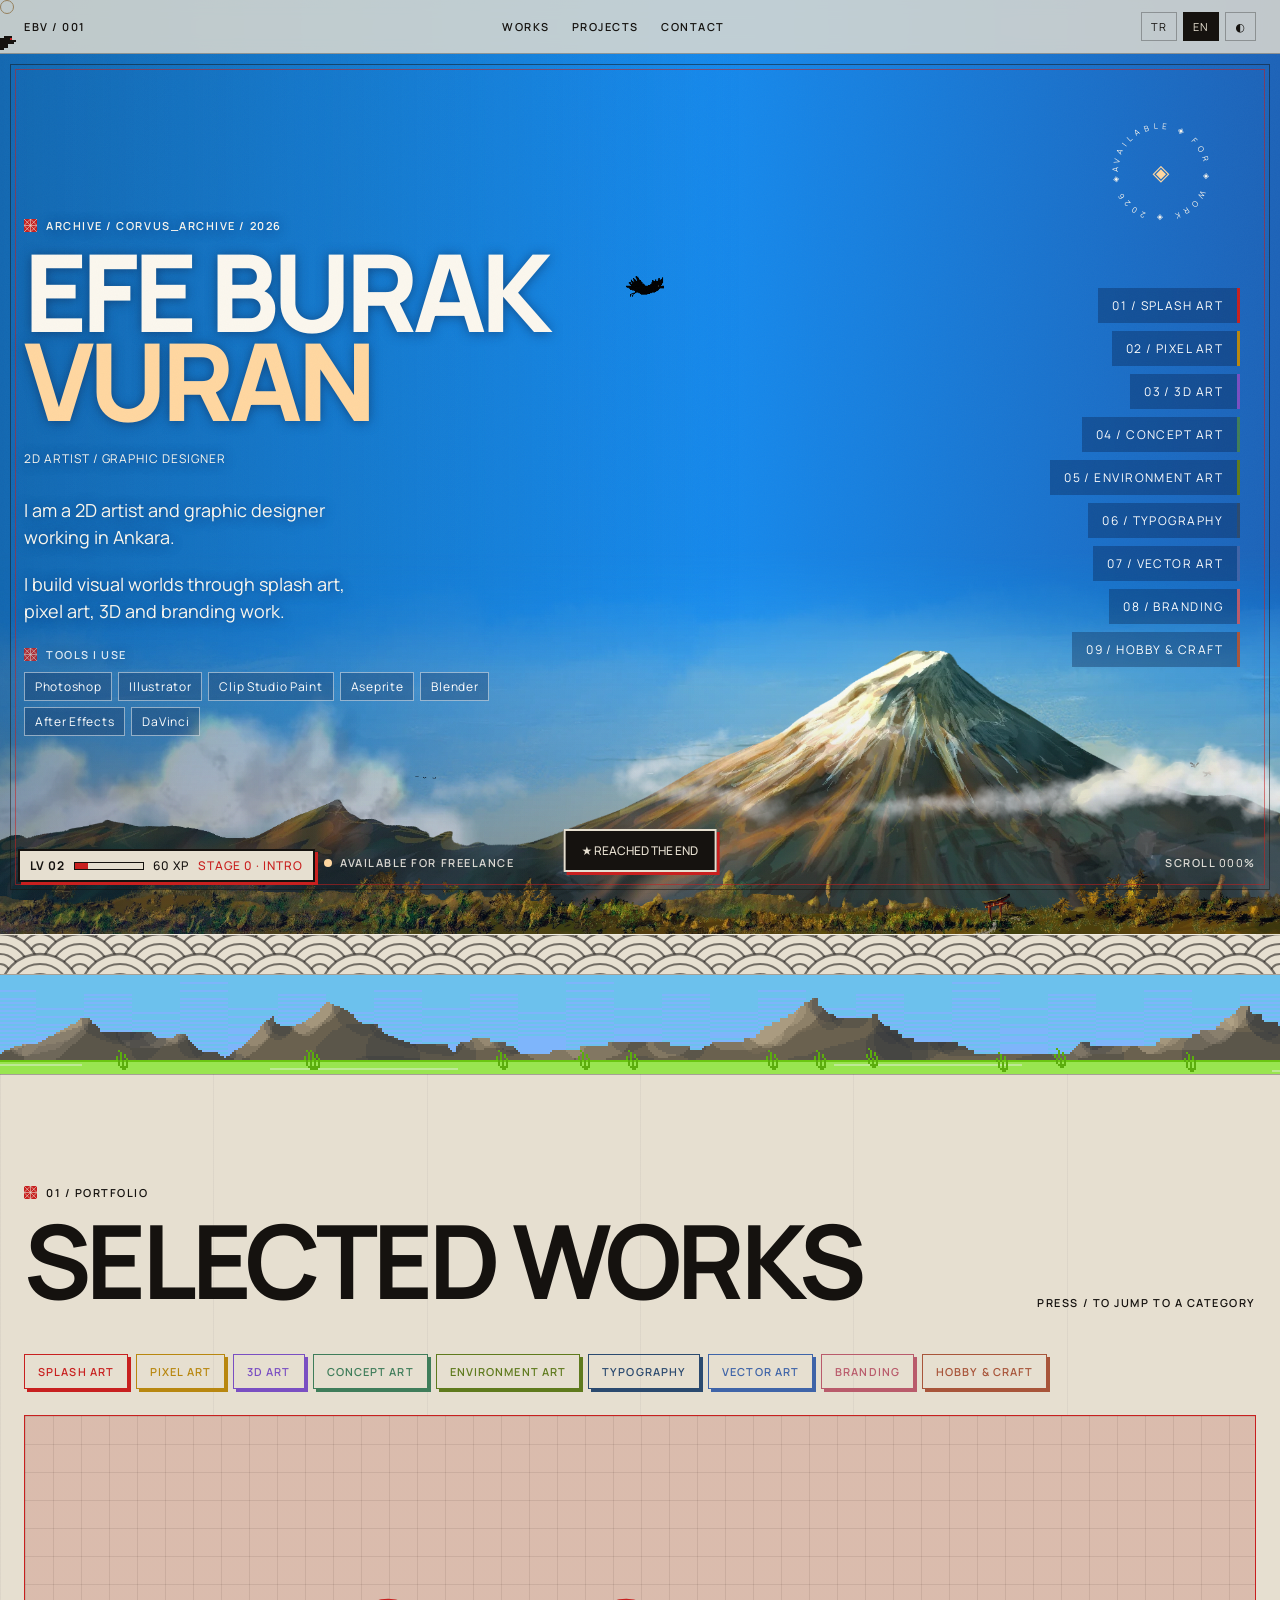
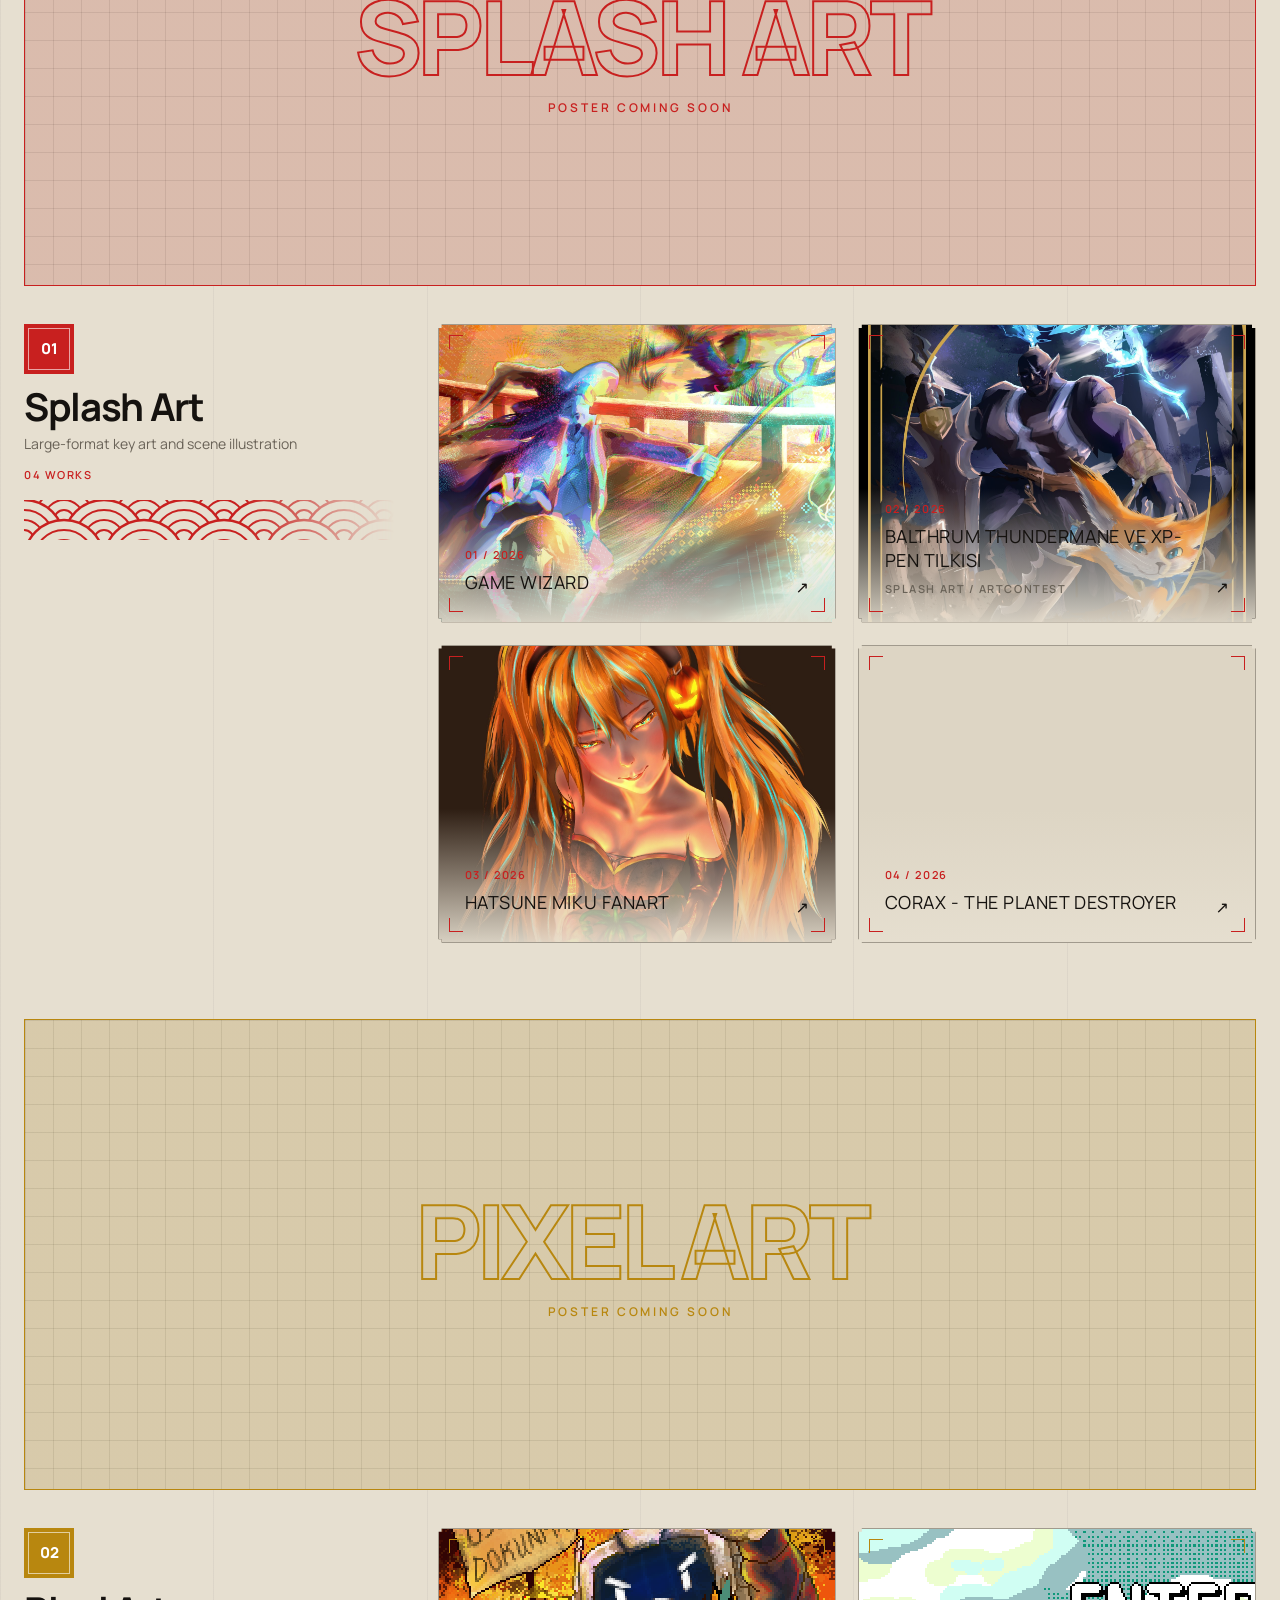
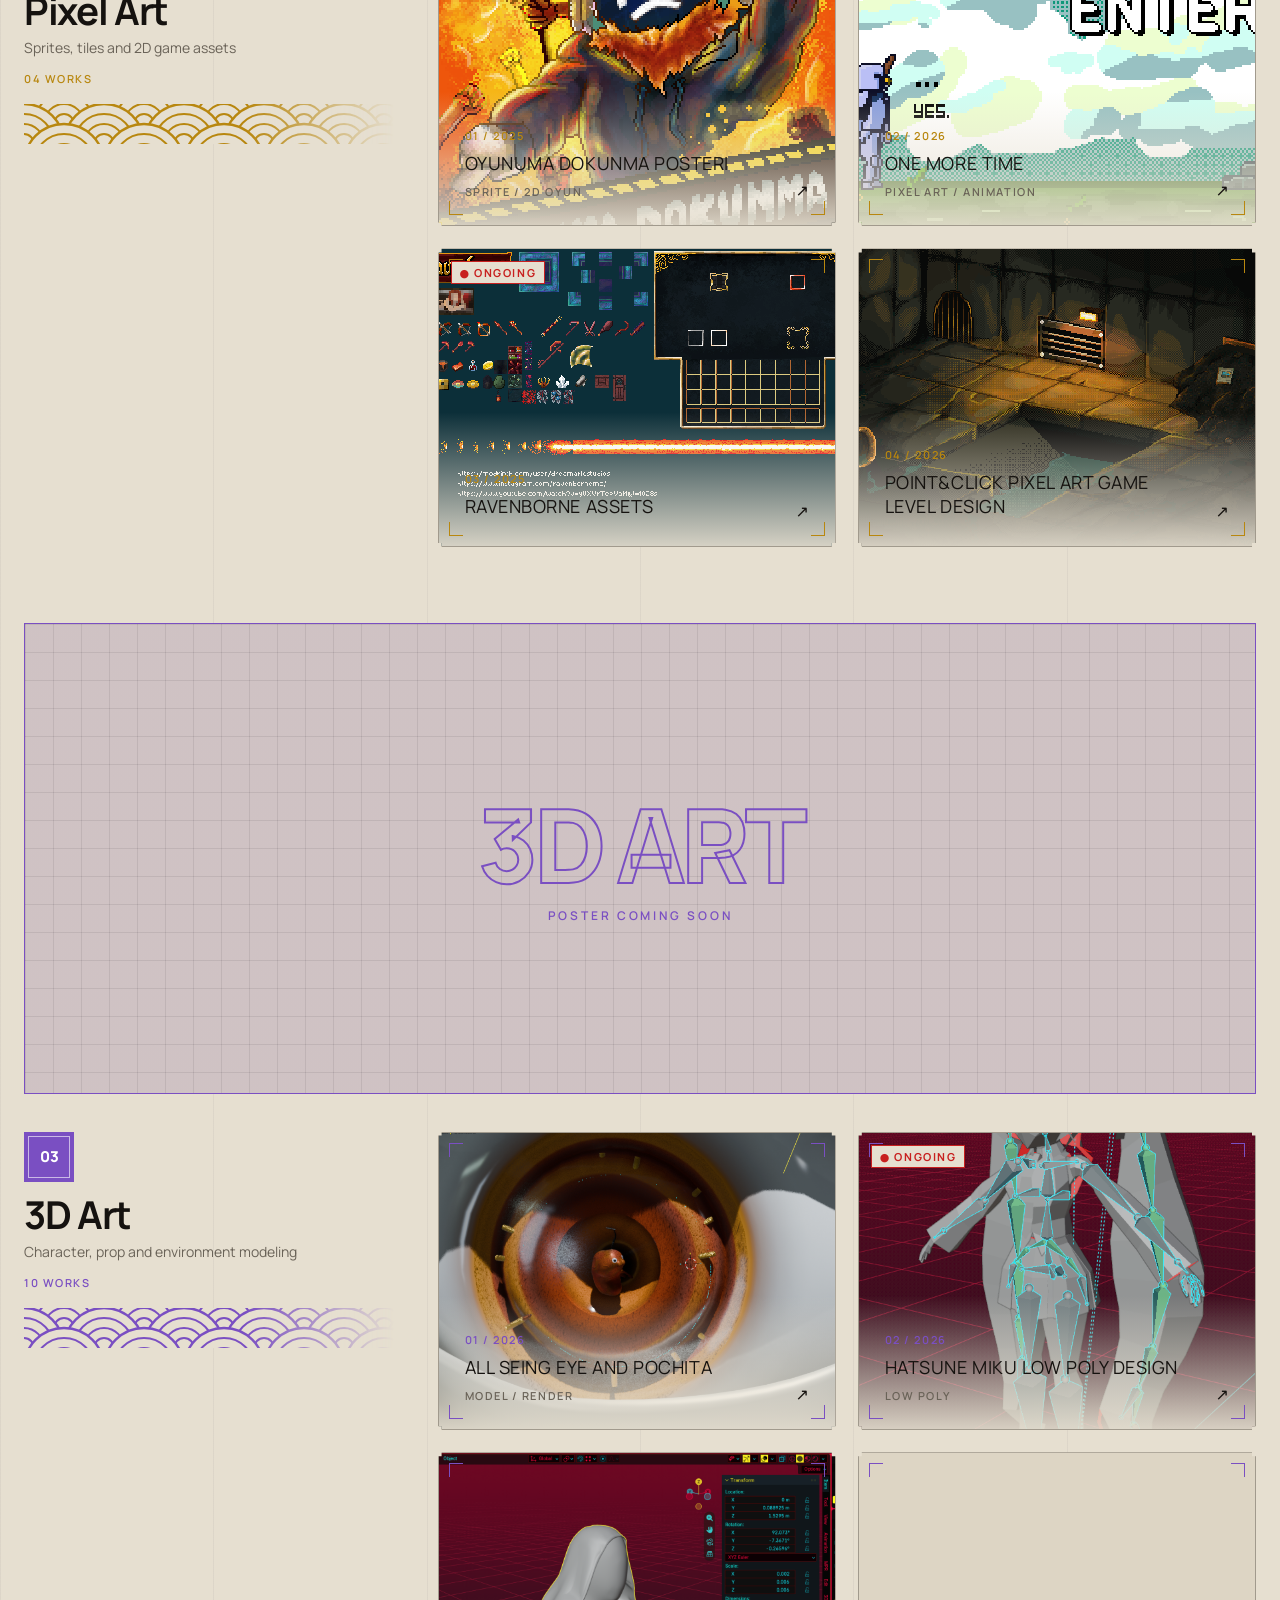
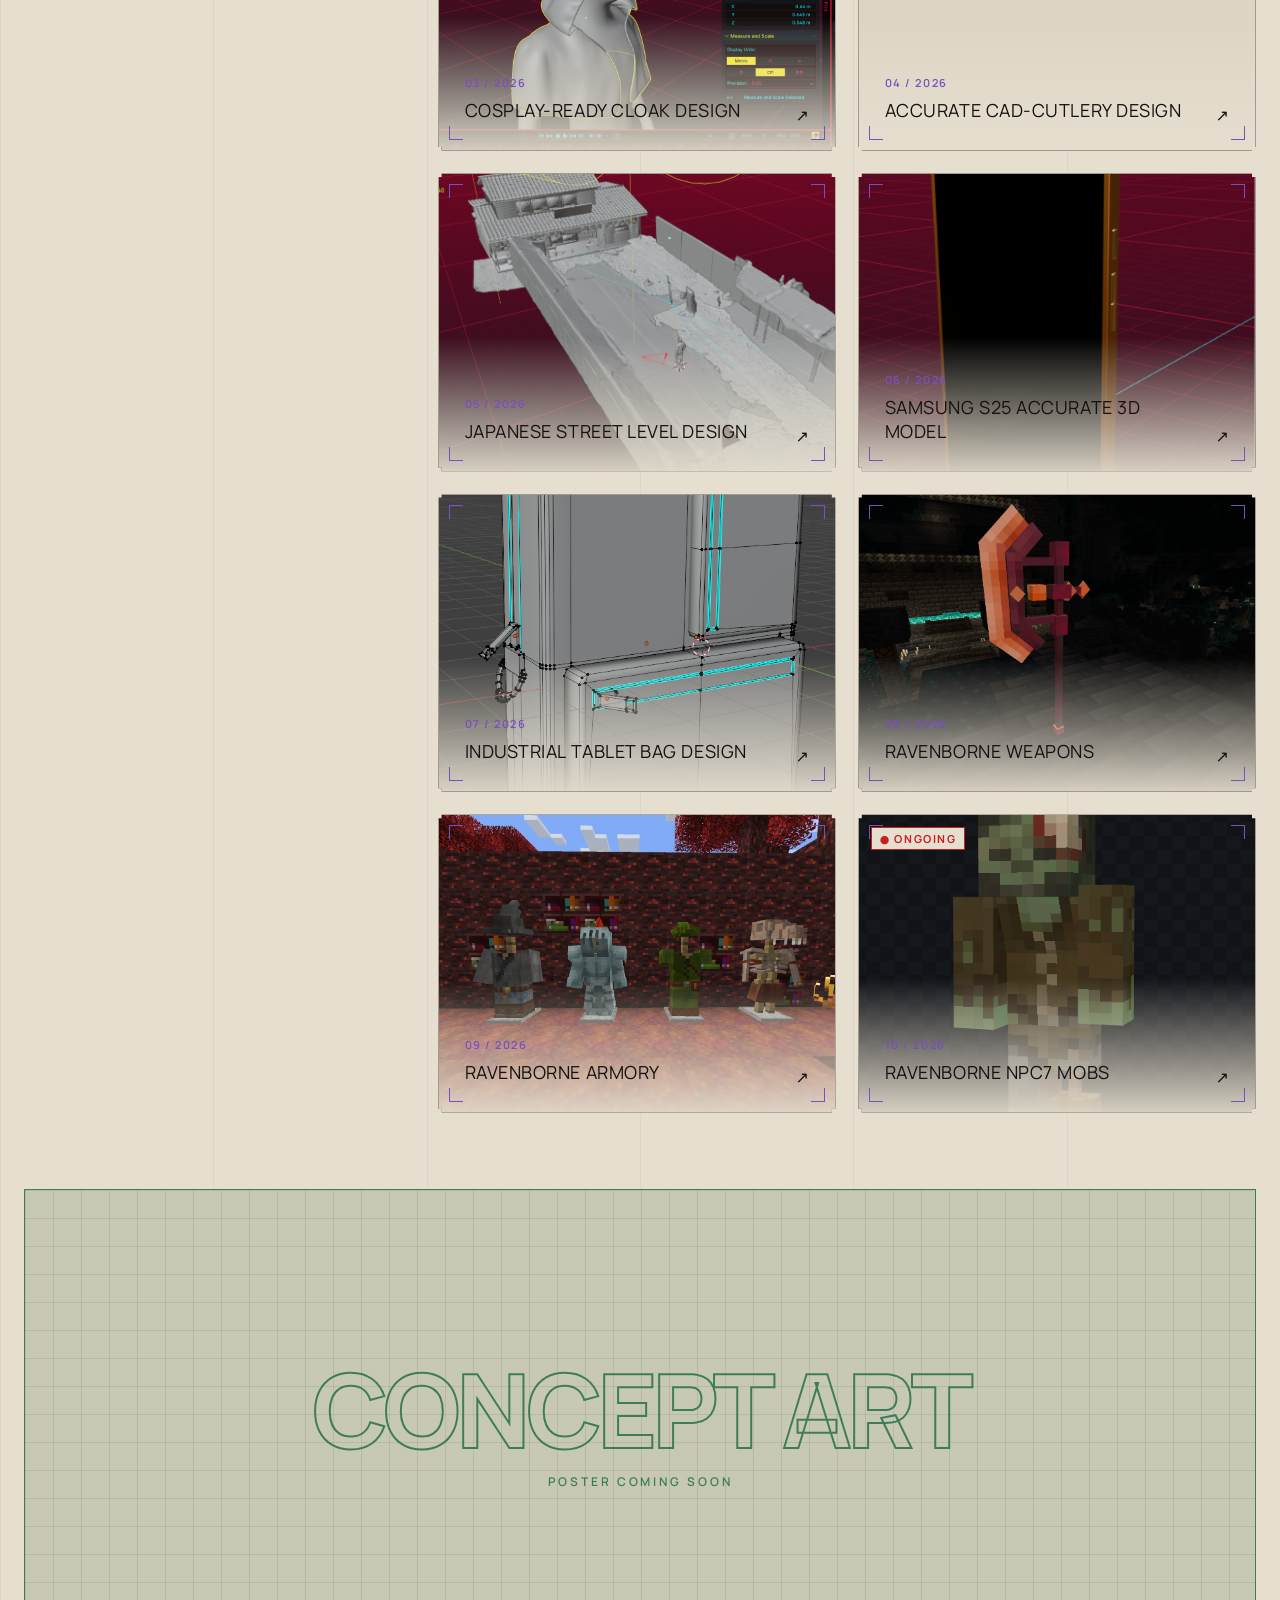
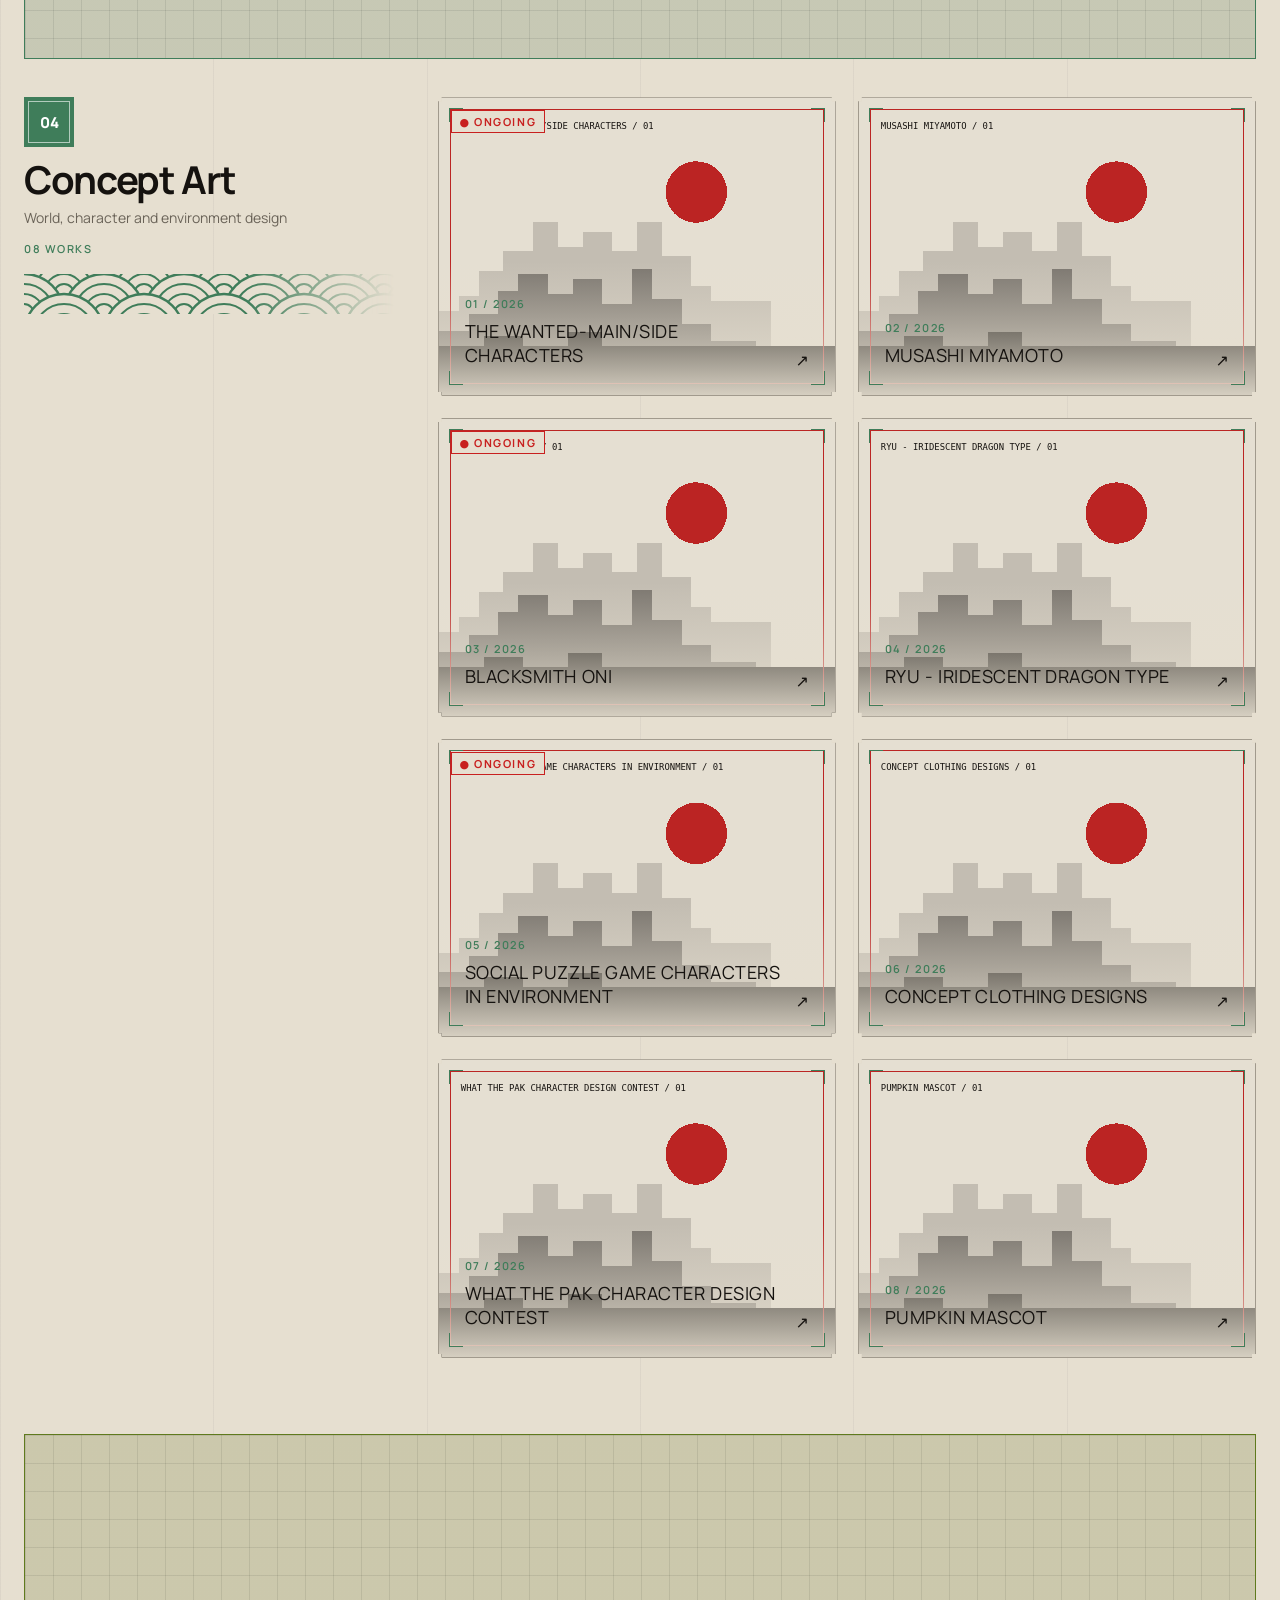
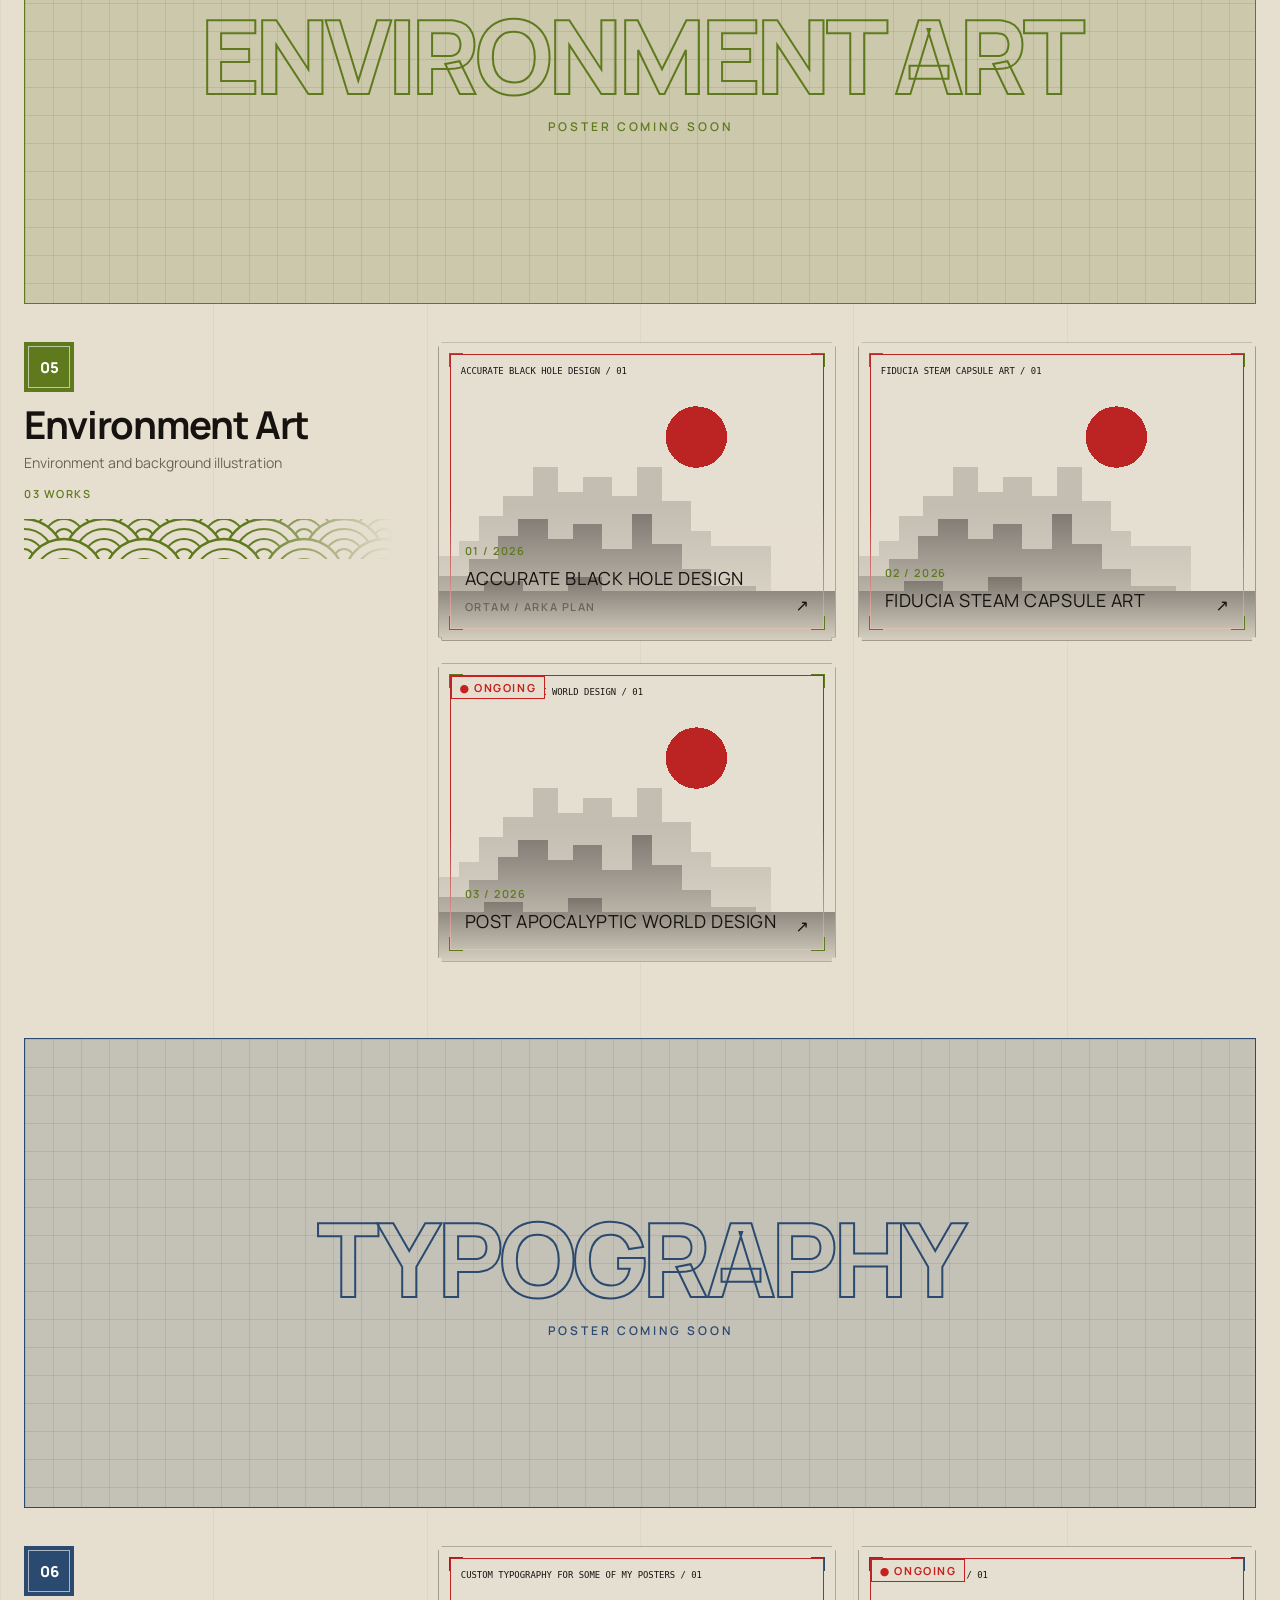
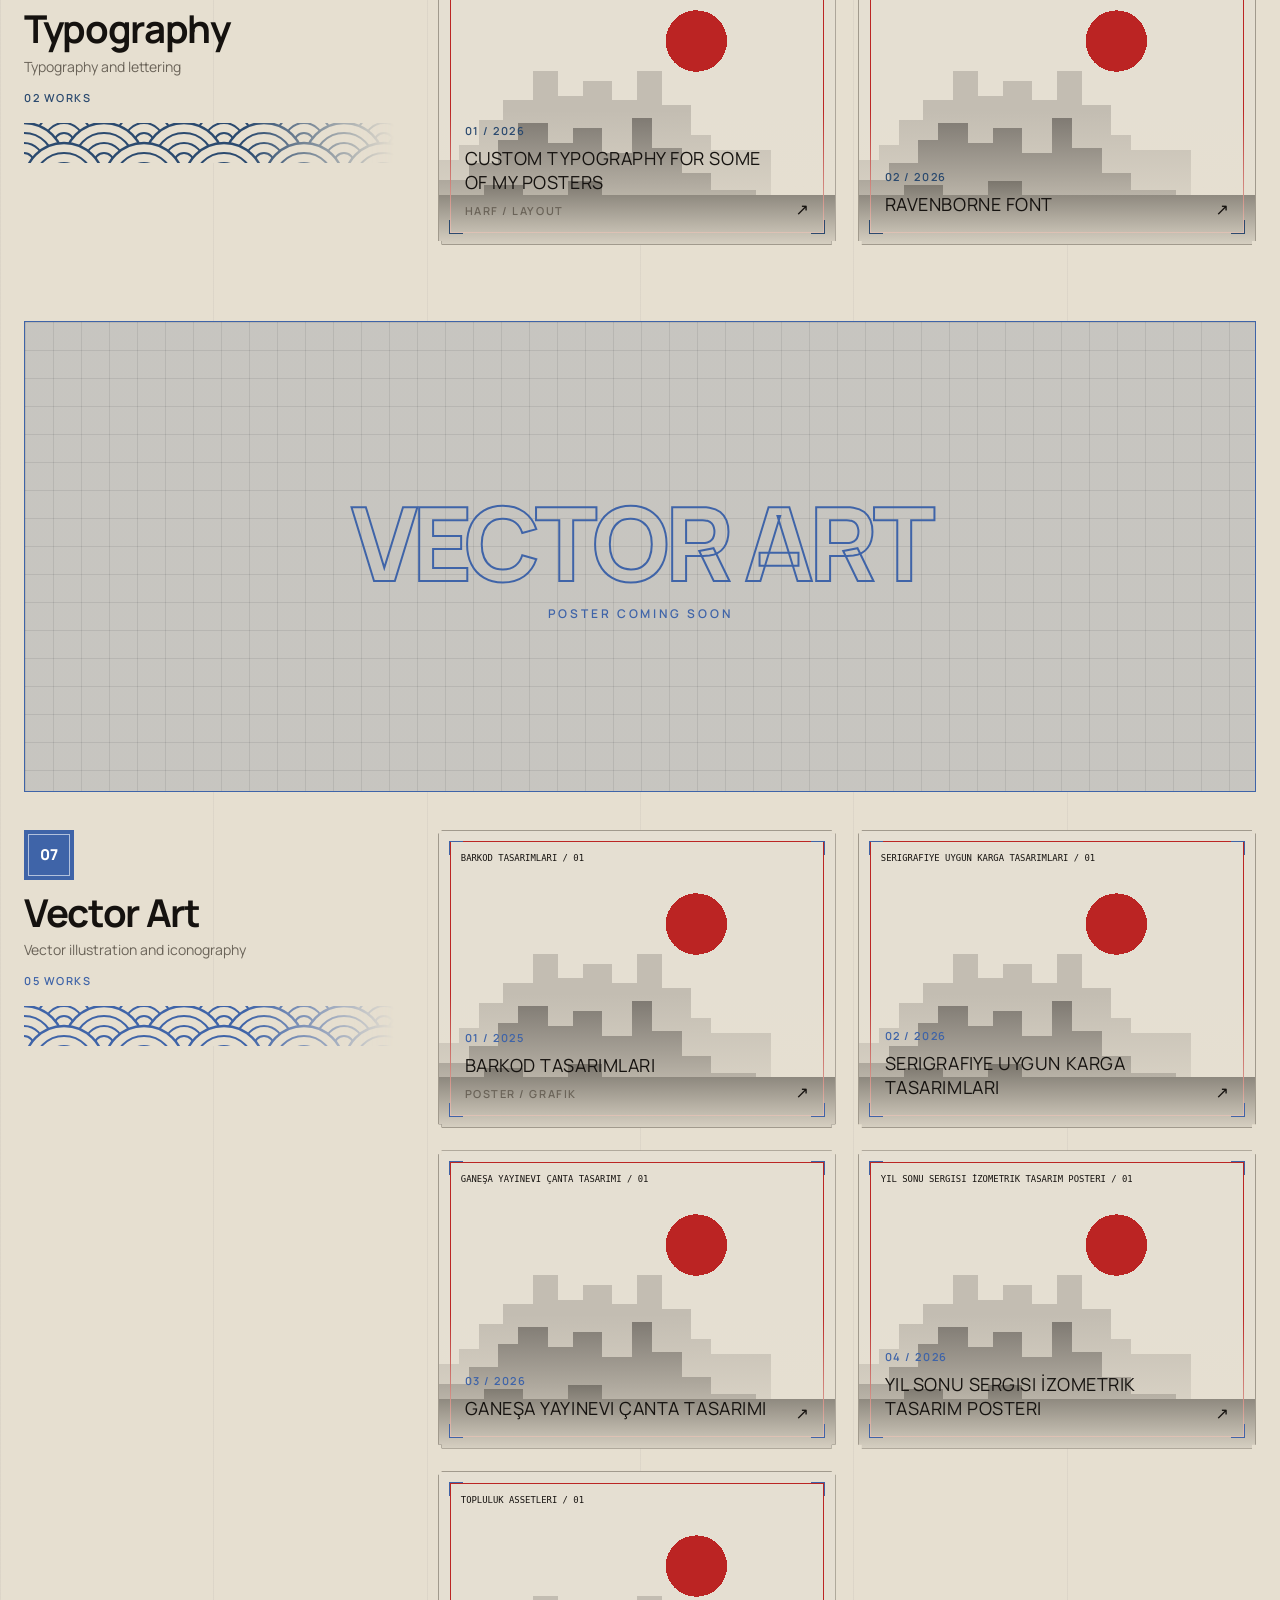
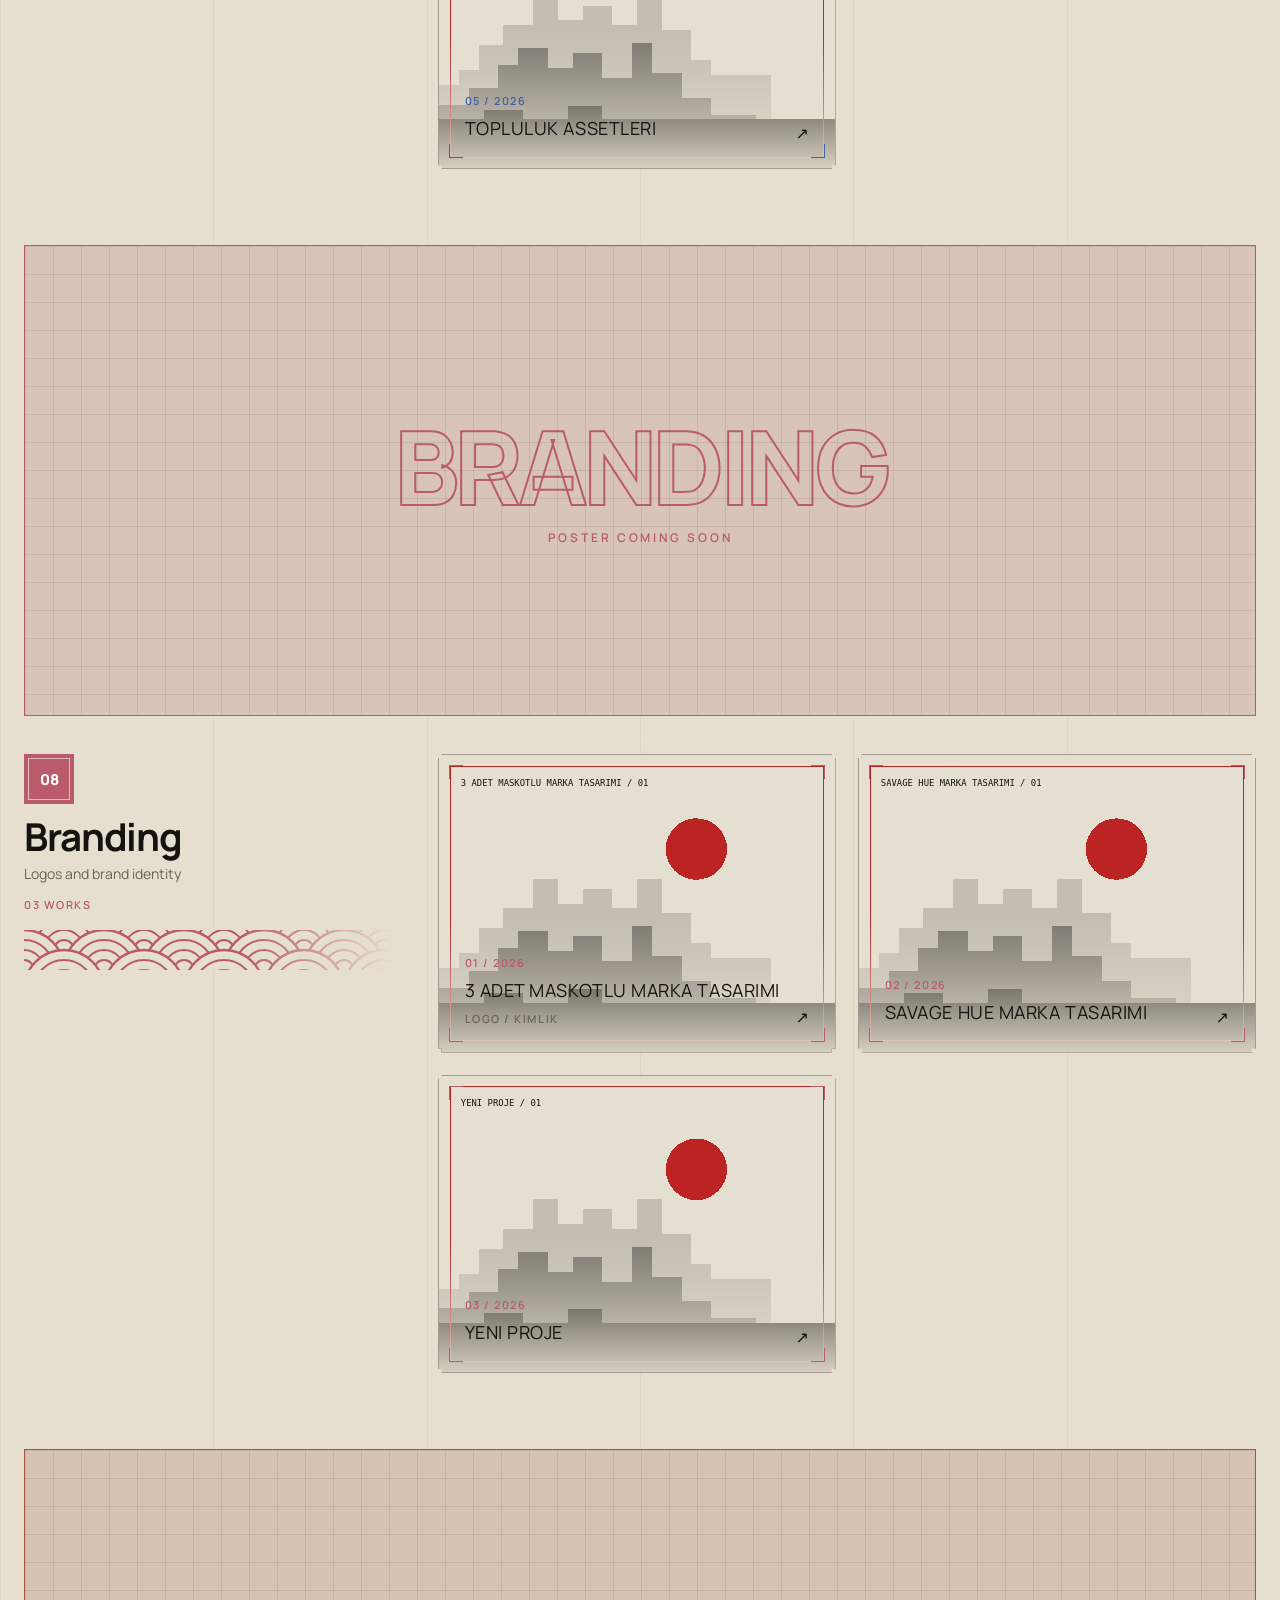
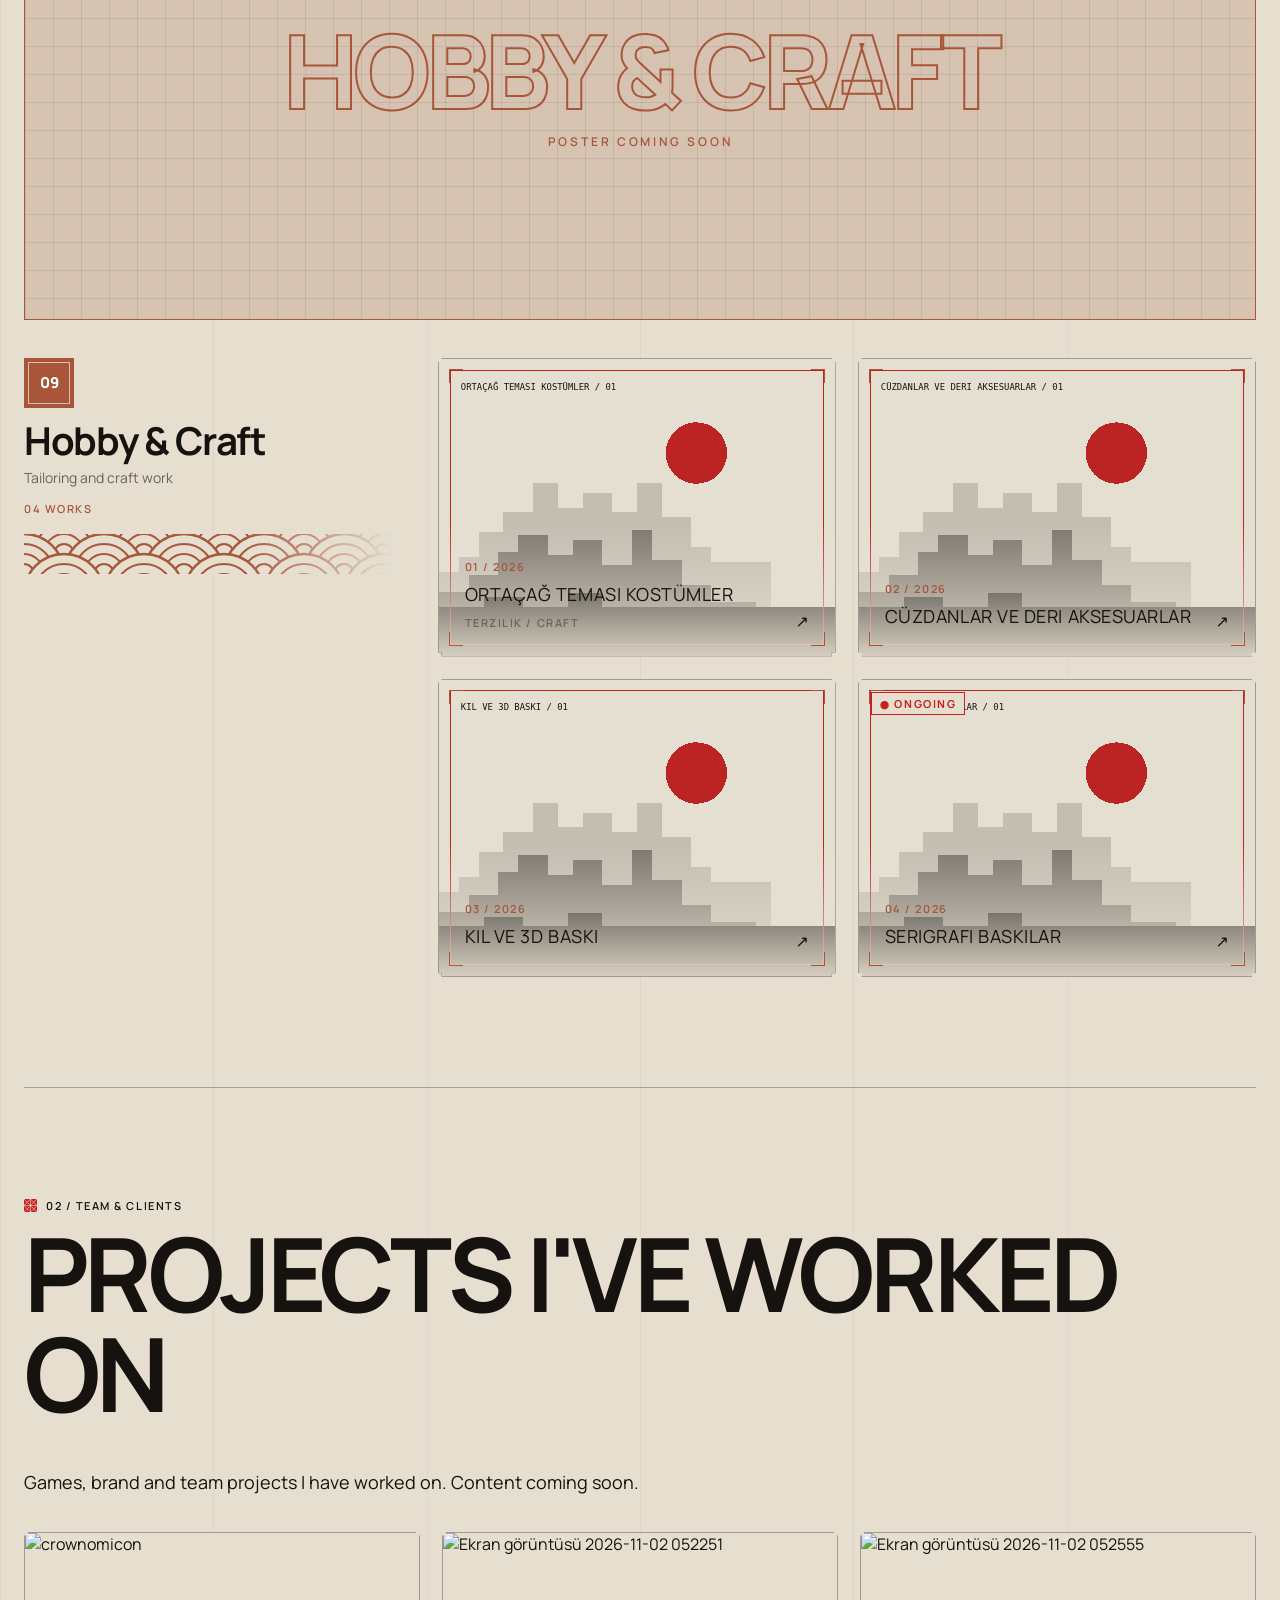
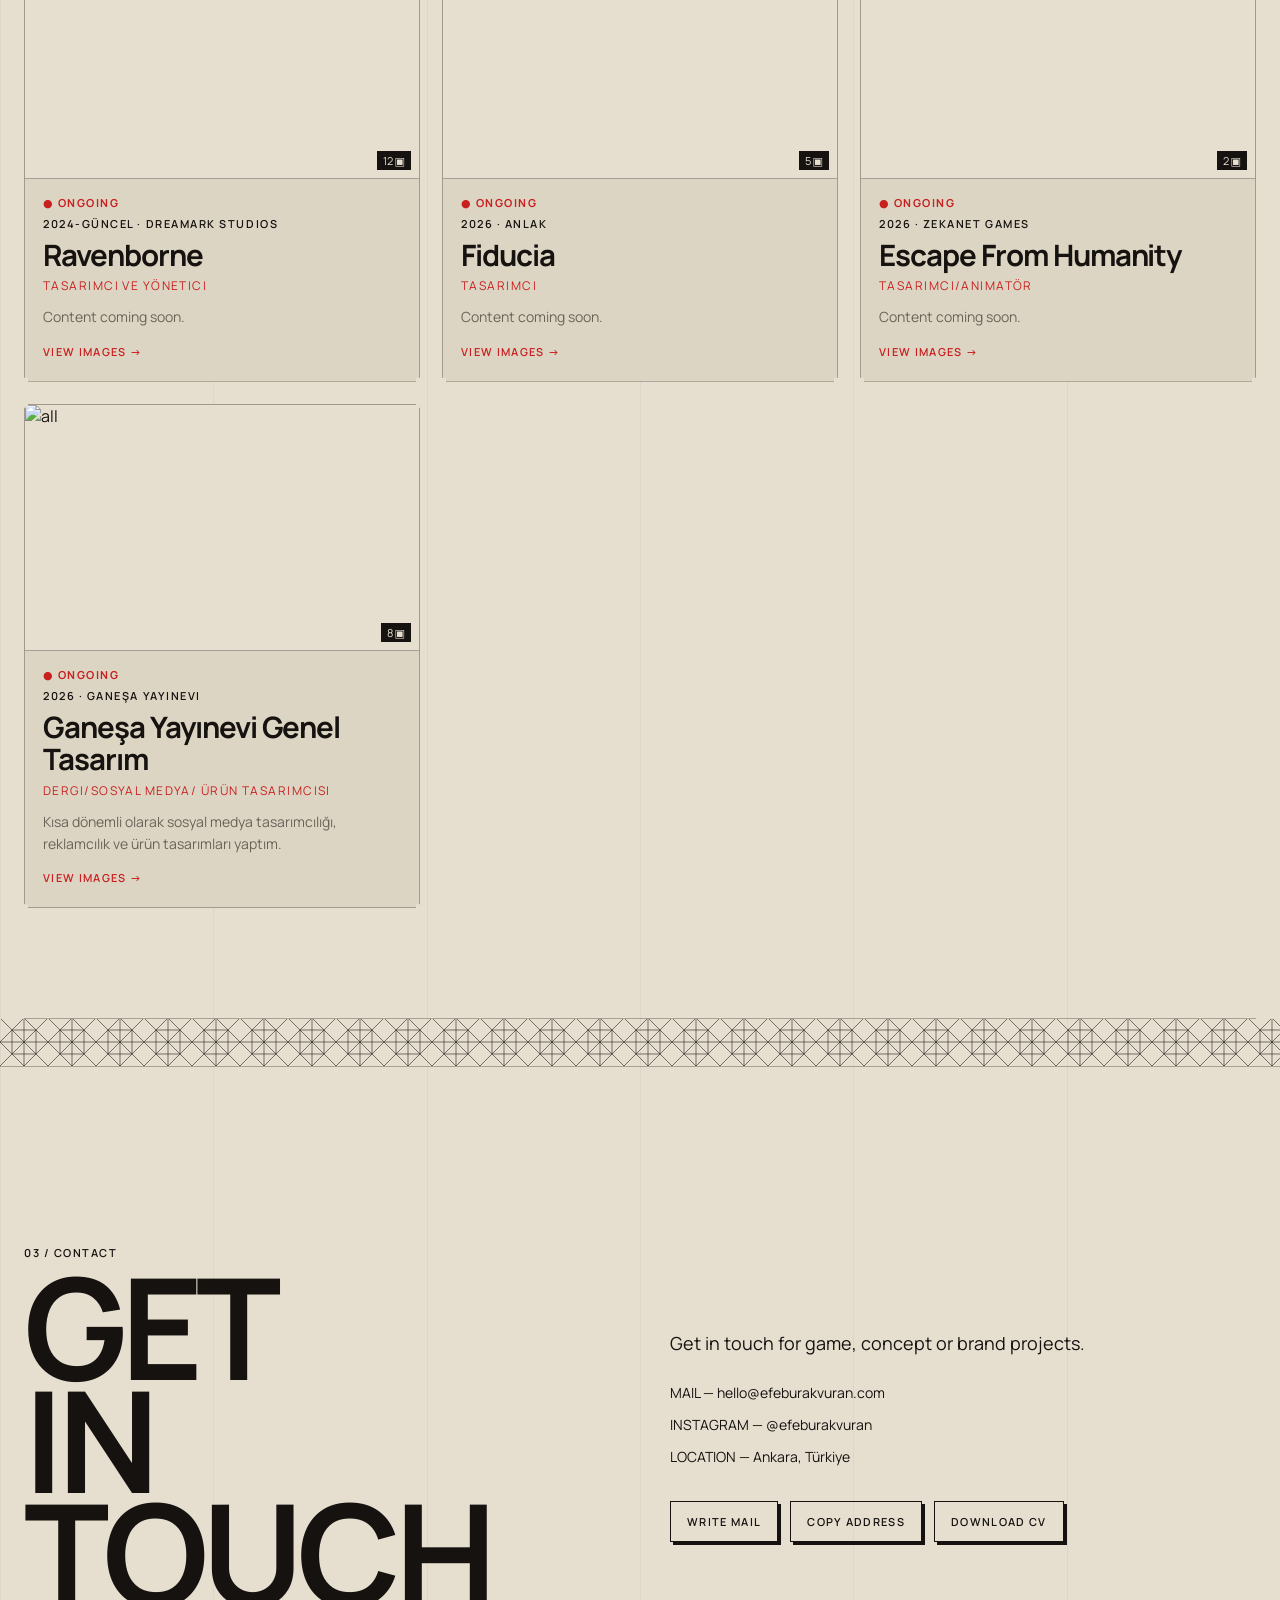
==== commit f5f3d17f: "Add files via upload" ====
--- a/index.html
+++ b/index.html
@@ -101,5 +101,5 @@
   <div id="dBody"></div>
 </div>
 
-<script type="application/json" id="ebv-data">{"rev":1793580808983,"site":{"name1":"EFE BURAK","name2":"VURAN","sub":"2D ARTIST / GRAPHIC DESIGNER","sub_tr":"2D SANATÇI / GRAFİK TASARIMCI","sub_en":"2D ARTIST / GRAPHIC DESIGNER","mail":"hello@efeburakvuran.com","ig":"efeburakvuran","city":"Ankara, Türkiye","cv":"assets/efe-burak-vuran-cv.pdf","about1_tr":"Ankara’da çalışan bir 2D sanatçı ve grafik tasarımcıyım.","about1_en":"I am a 2D artist and graphic designer working in Ankara.","about2_tr":"Splash art, pixel art, 3D ve marka çalışmalarıyla görsel dünyalar kuruyorum.","about2_en":"I build visual worlds through splash art, pixel art, 3D and branding work.","projects1_tr":"Üzerinde çalıştığım oyun, marka ve ekip projeleri. İçerikler yakında eklenecek.","projects1_en":"Games, brand and team projects I have worked on. Content coming soon."},"projects":[{"id":"splash-art","title":"Game Wizard","cat":"splash","color":"var(--c-splash)","year":2026,"role":"Key art / İllüstratör","tools":["CSP"],"tags":[],"palette":["#0b1210","#f9fdf5","#102d28","#f28f4e"],"desc":{"tr":"Ravenborne için karakter görseli.","en":"Character art for Ravenborne."},"images":[{"src":"assets/projeler/game-wizard/gorsel-01.jpg","w":1800,"h":1125,"alt":"35363"}],"story":{"tr":"karakter konsepti ve geçmişi: O bir \"Oyun Büyücüsü\"dür; ismini hatırlamıyor, yolculuğunda Lorvid ve Rarvid adında iki kargayı yanında taşır; yüksek kaliteli mistik mantarlara karşı ciddi bir zaafı vardır. Ne zaman bir tane yerse, büyü yapma yeteneği tamamen kontrolden çıkar. Bu sahnede, tahmin edilemez bir sarhoşluk kazası yaşanıyor.","en":"Character concept and backstory: He is a \"Game Wizard\" who doesn't remember his name. He travels with two ravens named Lorvid and Rarvid. He has a serious weakness for high-quality mystical mushrooms. Whenever he eats one, his spell-casting ability goes completely out of control. In this scene, he is predictably..."},"process":[{"src":"assets/projeler/game-wizard/surec/adim-01.gif","w":800,"h":500,"name":"gamewizard"}],"ongoing":false,"show":{"year":true,"role":true,"tools":true,"palette":true}},{"id":"pixel-art","title":"Oyunuma Dokunma Posteri","cat":"pixel","color":"var(--c-pixel)","year":2025,"role":"Pixel artist","tools":["Aseprite"],"tags":["sprite","2d oyun"],"palette":["#2b0c0a","#302a33","#100b01","#f75403"],"desc":{"tr":"#oyunumadokunma etiketi altında oyunların devlet gözetimini ele alma potansiyeli olan bir kanuna tepki olarak yaptığım bir çizim, maskot ise kurucusu ve tasarımcısı olduğum BUDOT topluluğunun maskotu.","en":""},"images":[{"src":"assets/projeler/oyunuma-dokunma-posteri/gorsel-01.png","w":2000,"h":2300,"alt":"oyunumadokunma_imza"}],"story":{"tr":"","en":""},"process":[],"ongoing":false,"show":{"year":true,"role":true,"tools":true,"palette":true}},{"id":"hobby-craft","title":"Terzilik & Craft","cat":"hobby","color":"var(--c-hobby)","year":2026,"role":"Maker","tools":["Dikiş","El işi"],"tags":["terzilik","craft"],"palette":["#a8553a","#1a0f0a","#f2f0ea","#d99a7a"],"desc":{"tr":"Terzilik ve craft çalışmalarım.","en":"My tailoring and craft work."},"images":[{"src":"assets/works/hobby/01.jpg","w":1600,"h":1200,"alt":"Terzilik ve craft çalışması"}],"story":{"tr":"","en":""},"process":[],"ongoing":false,"show":{"year":true,"role":true,"tools":true,"palette":true}},{"id":"environment-art","title":"Environment Art","cat":"env","color":"var(--c-env)","year":2026,"role":"Environment artist","tools":["Photoshop"],"tags":["ortam","arka plan"],"palette":["#5f7a1d","#10140a","#f2f0ea","#b5c95a"],"desc":{"tr":"Ortam ve arka plan illüstrasyonları.","en":"Environment and background illustration."},"images":[{"src":"assets/works/environment/01.jpg","w":1600,"h":1200,"alt":"Ortam çalışması"}],"story":{"tr":"","en":""},"process":[],"ongoing":false,"show":{"year":true,"role":true,"tools":true,"palette":true}},{"id":"3d-art","title":"All Seing Eye and Pochita","cat":"3d","color":"var(--c-3d)","year":2026,"role":"3D artist","tools":["Blender"],"tags":["model","render"],"palette":["#4a5255","#2e1304","#abafb3","#909395"],"desc":{"tr":"Chainsaw Man:Reze Arc için yapmış olduğum fan fragmanından bir asset.","en":""},"images":[{"src":"assets/projeler/all-seing-eye-and-pochita/gorsel-01.png","w":822,"h":542,"alt":"Ekran görüntüsü 2026-11-01 164236"}],"story":{"tr":"","en":""},"process":[{"src":"assets/projeler/all-seing-eye-and-pochita/surec/adim-01.png","w":885,"h":557,"name":"Ekran görüntüsü 2026-11-01 163957"}],"ongoing":false,"show":{"year":true,"role":true,"tools":true,"palette":true}},{"id":"concept-art","title":"Concept Art","cat":"concept","color":"var(--c-concept)","year":2025,"role":"Konsept sanatçısı","tools":["Photoshop","Blender"],"tags":["dünya","karakter"],"palette":["#9cff52","#0a1a06","#f2f0ea","#35c9ff"],"desc":{"tr":"Dünya, karakter ve ortam tasarımı; fikirden üretime görsel araştırma.","en":"World, character and environment design: visual research."},"images":[{"src":"assets/works/concept-art/01.jpg","w":1600,"h":1200,"alt":"Konsept sanat çalışması 1"}],"story":{"tr":"","en":""},"process":[],"ongoing":false,"show":{"year":true,"role":true,"tools":true,"palette":true}},{"id":"typography","title":"Typography","cat":"type","color":"var(--c-type)","year":2026,"role":"Tipografi / Grafik tasarım","tools":["Illustrator","Photoshop"],"tags":["harf","layout"],"palette":["#35c9ff","#06161c","#f2f0ea","#bd63ff"],"desc":{"tr":"Harf çizimi, yerleşim ve afiş tipografisi.","en":"Lettering, layout and poster typography."},"images":[{"src":"assets/works/typography/01.jpg","w":1600,"h":1200,"alt":"Tipografi çalışması 1"}],"story":{"tr":"","en":""},"process":[],"ongoing":false,"show":{"year":true,"role":true,"tools":true,"palette":true}},{"id":"vector-art","title":"Vector Art","cat":"vector","color":"var(--c-vector)","year":2025,"role":"Vektör illüstratör","tools":["Illustrator"],"tags":["poster","grafik"],"palette":["#3b82ff","#07101f","#f2f0ea","#ff4d22"],"desc":{"tr":"Afiş ve grafik sistemleri için temiz vektör işler.","en":"Clean vector work for posters and graphic systems."},"images":[{"src":"assets/works/vector-art/01.svg","w":1600,"h":1200,"alt":"Vektör çalışması 1"}],"story":{"tr":"","en":""},"process":[],"ongoing":false,"show":{"year":true,"role":true,"tools":true,"palette":true}},{"id":"branding","title":"Branding","cat":"brand","color":"var(--c-brand)","year":2026,"role":"Marka tasarımı","tools":["Illustrator","After Effects"],"tags":["logo","kimlik"],"palette":["#bd63ff","#150a1c","#f2f0ea","#e8d34a"],"desc":{"tr":"Logo, desen ve marka kimliği sistemleri.","en":"Logo, pattern and brand identity systems."},"images":[{"src":"assets/works/branding/01.jpg","w":1600,"h":1200,"alt":"Marka çalışması 1"}],"story":{"tr":"","en":""},"process":[],"ongoing":false,"show":{"year":true,"role":true,"tools":true,"palette":true}},{"title":"Balthrum Thundermane ve Xp-pen Tilkisi","cat":"splash","desc":{"tr":"@yagizkaniart ve xppen resmi splash art yarışması çizimim","en":"my @yagizkaniart and xppen official splash art contest drawing."},"color":"var(--c-splash)","id":"pmvyhq89vjq7","tools":["CSP"],"tags":["splash art","artcontest"],"palette":["#0c0a0c","#2f230f","#131529","#2d334f"],"images":[{"src":"assets/projeler/balthrum-thundermane-ve-xp-pen-tilkisi/gorsel-01.jpg","w":1575,"h":1800,"alt":"kssocrowyagizkanison"}],"year":2026,"role":"Yarışmacı","story":{"tr":"","en":""},"process":[{"src":"assets/projeler/balthrum-thundermane-ve-xp-pen-tilkisi/surec/adim-01.gif","w":800,"h":914,"name":"yagizkani"}],"ongoing":false,"show":{"year":true,"role":true,"tools":true,"palette":true}},{"title":"Hatsune Miku Fanart","cat":"splash","desc":{"tr":"Hatsune Miku Cadılar Bayramı Fanart","en":""},"color":"var(--c-splash)","id":"pmvyhy2gpqf5","tools":["CSP"],"tags":[],"palette":["#301e12","#4e2913","#b04c10","#703011"],"images":[{"src":"assets/projeler/hatsune-miku-fanart/gorsel-01.jpg","w":1490,"h":1800,"alt":"mikuween4"}],"year":2026,"role":"","story":{"tr":"","en":""},"process":[{"src":"assets/projeler/hatsune-miku-fanart/surec/adim-01.gif","w":800,"h":966,"name":"mikuween"}],"ongoing":false,"show":{"year":true,"role":true,"tools":true,"palette":true}},{"title":"Corax - The Planet Destroyer","cat":"splash","desc":{"tr":"Ankara Üniversitesi Dijital Oyun Geliştirme Topluluğu Çizim Yarışması Özgünlük(#1) ve Hikaye(#2) kazananı çizimim. ","en":""},"color":"var(--c-splash)","id":"pmvyi3hm9muw","tools":["CSP"],"tags":[],"palette":["#0d0806","#2b1408","#6f2e09","#512812"],"images":[{"src":"assets/projeler/corax-the-planet-destroyer/gorsel-01.jpg","w":1800,"h":1125,"alt":"coraxx1"}],"year":2026,"role":"","story":{"tr":"Lovecraft temalı bir humanoid karga varlık","en":""},"process":[{"src":"assets/projeler/corax-the-planet-destroyer/surec/adim-01.gif","w":800,"h":500,"name":"corax1"}],"ongoing":false,"show":{"year":true,"role":true,"tools":true,"palette":true}},{"title":"One More Time","cat":"pixel","desc":{"tr":"Ted Üniversitesi Oyun Geliştirme Topluluğunun düzenlemiş olduğu Animasyon Jam'de 48 saat içerisinde yapmış olduğum eserim. https://www.youtube.com/watch?v=tRo2Ok4Uy8o","en":""},"color":"var(--c-pixel)","id":"pmvyibsdrkl3","tools":["Aseprite","Davinci Resolve","Premiere Pro"],"tags":["pixel art","animation"],"palette":["#fbfefb","#cef9ef","#ecffcf","#94c3c3"],"images":[{"src":"assets/projeler/one-more-time/gorsel-01.png","w":2400,"h":1350,"alt":"giris41"},{"src":"assets/projeler/one-more-time/gorsel-02.gif","w":2400,"h":1350,"alt":"sahne aynı zamanda 9"},{"src":"assets/projeler/one-more-time/gorsel-03.gif","w":2400,"h":1350,"alt":"Sprite-0002"}],"year":2026,"role":"animator, lore writer","story":{"tr":"https://www.youtube.com/watch?v=M7AM9rsWZOs","en":""},"process":[{"src":"assets/projeler/one-more-time/surec/adim-01.jpg","w":3840,"h":2160,"name":"1board"},{"src":"assets/projeler/one-more-time/surec/adim-02.jpg","w":3840,"h":2160,"name":"2bpard"},{"src":"assets/projeler/one-more-time/surec/adim-03.png","w":300,"h":202,"name":"Ekran görüntüsü 2026-11-02 032015"}],"ongoing":false,"show":{"year":true,"role":true,"tools":true,"palette":true}},{"title":"Ravenborne Assets","cat":"pixel","desc":{"tr":"Yapmakta olduğum Minecraft modu ve bağımsız geliştirdiğim bir oyun olan Ravenborne'un mevcut assetlerinden birkaçı","en":""},"color":"var(--c-pixel)","id":"pmvyijysdt1r","tools":["Aseprite"],"tags":[],"palette":["#0a303a","#0e151a","#111b21","#303331"],"images":[{"src":"assets/projeler/ravenborne-assets/gorsel-01.png","w":2116,"h":1428,"alt":"ravenbornex"},{"src":"assets/projeler/ravenborne-assets/gorsel-02.png","w":80,"h":80,"alt":"red_grass"}],"year":2025,"role":"","story":{"tr":"","en":""},"process":[],"ongoing":true,"show":{"year":true,"role":true,"tools":true,"palette":true}},{"title":"Point&Click Pixel Art Game Level Design","cat":"pixel","desc":{"tr":"Bir Point&Click Pixel Art  oyun için yapmış olduğum seviye tasarımı","en":""},"color":"var(--c-pixel)","id":"pmvyimhunrw0","tools":["Aseprite"],"tags":[],"palette":["#121410","#2b281a","#0d342a","#2d2e22"],"images":[{"src":"assets/projeler/point-click-pixel-art-game-level-design/gorsel-01.gif","w":426,"h":256,"alt":"lagims"}],"year":2026,"role":"Level Designer","story":{"tr":"","en":""},"process":[{"src":"assets/projeler/point-click-pixel-art-game-level-design/surec/adim-01.png","w":426,"h":256,"name":"lagim"}],"ongoing":false,"show":{"year":true,"role":true,"tools":true,"palette":true}},{"title":"Hatsune Miku Low Poly Design","cat":"3d","desc":{"tr":"Hatsune Miku rigli optimize 3d modeli","en":""},"color":"var(--c-3d)","id":"pmvyity239cq","tools":[],"tags":["low poly"],"palette":["#6c0723","#2c131e","#500c22","#909394"],"images":[{"src":"assets/projeler/hatsune-miku-low-poly-design/gorsel-01.png","w":595,"h":820,"alt":"Ekran görüntüsü 2026-07-21 014726"},{"src":"assets/projeler/hatsune-miku-low-poly-design/gorsel-02.png","w":476,"h":686,"alt":"Ekran görüntüsü 2026-07-20 224157"},{"src":"assets/projeler/hatsune-miku-low-poly-design/gorsel-03.png","w":431,"h":723,"alt":"Ekran görüntüsü 2026-07-20 224152"},{"src":"assets/projeler/hatsune-miku-low-poly-design/gorsel-04.png","w":456,"h":705,"alt":"Ekran görüntüsü 2026-07-20 224146"},{"src":"assets/projeler/hatsune-miku-low-poly-design/gorsel-05.png","w":559,"h":791,"alt":"Ekran görüntüsü 2026-07-18 201246"}],"year":2026,"role":"","story":{"tr":"","en":""},"process":[{"src":"assets/projeler/hatsune-miku-low-poly-design/surec/adim-01.png","w":725,"h":752,"name":"Ekran görüntüsü 2026-07-18 135731"}],"ongoing":true,"show":{"year":true,"role":true,"tools":true,"palette":true}},{"title":"Cosplay-ready Cloak design","cat":"3d","desc":{"tr":"","en":""},"color":"var(--c-3d)","id":"pmvyj5f623xb","tools":["Blender"],"tags":[],"palette":["#0f1013","#6b0723","#500c22","#2b1019"],"images":[{"src":"assets/projeler/cosplay-ready-cloak-design/gorsel-01.png","w":1800,"h":896,"alt":"Ekran görüntüsü 2026-10-06 200903"}],"year":2026,"role":"","story":{"tr":"","en":""},"process":[{"src":"assets/projeler/cosplay-ready-cloak-design/surec/adim-01.png","w":584,"h":661,"name":"Ekran görüntüsü 2026-10-06 143413"}],"ongoing":false,"show":{"year":true,"role":true,"tools":true,"palette":true}},{"title":"Accurate Cad-Cutlery Design","cat":"3d","desc":{"tr":"","en":""},"color":"var(--c-3d)","id":"pmvyj6s4jznl","tools":["Blender"],"tags":[],"palette":["#6d0623","#29141e","#321421","#4f0b22"],"images":[{"src":"assets/projeler/accurate-cad-cutlery-design/gorsel-01.png","w":974,"h":762,"alt":"Ekran görüntüsü 2026-08-31 023830"}],"year":2026,"role":"","story":{"tr":"","en":""},"process":[],"ongoing":false,"show":{"year":true,"role":true,"tools":true,"palette":true}},{"title":"Japanese Street Level Design","cat":"3d","desc":{"tr":"Chainsaw Man: Reze Arc, fan fragmanı için yaptığım bölüm tasarımı\nhttps://www.instagram.com/reel/DTkd_0DDMve/","en":""},"color":"var(--c-3d)","id":"pmvyj7pur1aw","tools":[],"tags":[],"palette":["#8f9192","#510b21","#6b0623","#a8aaac"],"images":[{"src":"assets/projeler/japanese-street-level-design/gorsel-01.png","w":1097,"h":612,"alt":"Ekran görüntüsü 2026-11-01 164538"}],"year":2026,"role":"","story":{"tr":"https://www.instagram.com/reel/DTkd_0DDMve/","en":""},"process":[],"ongoing":false,"show":{"year":true,"role":true,"tools":true,"palette":true}},{"title":"Samsung s25 accurate 3d Model","cat":"3d","desc":{"tr":"","en":""},"color":"var(--c-3d)","id":"pmvyjjz17ger","tools":[],"tags":[],"palette":["#0b0b0a","#2b1717","#29231a","#511924"],"images":[{"src":"assets/projeler/samsung-s25-accurate-3d-model/gorsel-01.png","w":470,"h":666,"alt":"Ekran görüntüsü 2026-11-01 163702"},{"src":"assets/projeler/samsung-s25-accurate-3d-model/gorsel-02.png","w":406,"h":677,"alt":"Ekran görüntüsü 2026-11-01 163718"}],"year":2026,"role":"","story":{"tr":"","en":""},"process":[{"src":"assets/projeler/samsung-s25-accurate-3d-model/surec/adim-01.png","w":542,"h":610,"name":"Ekran görüntüsü 2026-11-01 163738"}],"ongoing":false,"show":{"year":true,"role":true,"tools":true,"palette":true}},{"title":"Industrial Tablet Bag Design","cat":"3d","desc":{"tr":"","en":""},"color":"var(--c-3d)","id":"pmvyjmf9pg0y","tools":[],"tags":[],"palette":["#777879","#3e3e3e","#474748","#8c8e8f"],"images":[{"src":"assets/projeler/industrial-tablet-bag-design/gorsel-01.png","w":587,"h":741,"alt":"Ekran görüntüsü 2026-06-28 200519"}],"year":2026,"role":"","story":{"tr":"","en":""},"process":[],"ongoing":false,"show":{"year":true,"role":true,"tools":true,"palette":true}},{"title":"Ravenborne Weapons","cat":"3d","desc":{"tr":"","en":""},"color":"var(--c-3d)","id":"pmvyjn0hzkqi","tools":[],"tags":[],"palette":["#0b0b0a","#2b1717","#29231a","#511924"],"images":[{"src":"assets/projeler/ravenborne-weapons/gorsel-01.png","w":1135,"h":855,"alt":"ere_halbert"},{"src":"assets/projeler/ravenborne-weapons/gorsel-02.png","w":922,"h":728,"alt":"Ekran görüntüsü 2026-02-07 155553"},{"src":"assets/projeler/ravenborne-weapons/gorsel-03.png","w":888,"h":731,"alt":"Ekran görüntüsü 2026-02-07 153436"},{"src":"assets/projeler/ravenborne-weapons/gorsel-04.png","w":640,"h":631,"alt":"Ekran görüntüsü 2026-02-07 145738"},{"src":"assets/projeler/ravenborne-weapons/gorsel-05.png","w":613,"h":619,"alt":"Ekran görüntüsü 2026-02-07 093850"},{"src":"assets/projeler/ravenborne-weapons/gorsel-06.png","w":418,"h":723,"alt":"Ekran görüntüsü 2026-02-07 085137"}],"year":2026,"role":"","story":{"tr":"","en":""},"process":[],"ongoing":false,"show":{"year":true,"role":true,"tools":true,"palette":true}},{"title":"Ravenborne Armory","cat":"3d","desc":{"tr":"","en":""},"color":"var(--c-3d)","id":"pmvyjnprygcg","tools":[],"tags":[],"palette":["#2f1716","#92483b","#934945","#4b1716"],"images":[{"src":"assets/projeler/ravenborne-armory/gorsel-01.png","w":1800,"h":1013,"alt":"2026-05-27_17.01.45"}],"year":2026,"role":"","story":{"tr":"","en":""},"process":[],"ongoing":false,"show":{"year":true,"role":true,"tools":true,"palette":true}},{"title":"Ravenborne NPC7 Mobs","cat":"3d","desc":{"tr":"","en":""},"color":"var(--c-3d)","id":"pmvyjogxa46i","tools":[],"tags":[],"palette":["#131519","#322b19","#4f4f35","#44361c"],"images":[{"src":"assets/projeler/ravenborne-npc7-mobs/gorsel-01.png","w":536,"h":653,"alt":"Zombie"},{"src":"assets/projeler/ravenborne-npc7-mobs/gorsel-02.png","w":787,"h":547,"alt":"Fairy"}],"year":2026,"role":"","story":{"tr":"","en":""},"process":[],"ongoing":true,"show":{"year":true,"role":true,"tools":true,"palette":true}}],"emaki":{"_v2":1,"pixel":false,"layers":{"far":{"src":"assets/hero-sahne/1-arka-gokyuzu.webp","w":3000,"h":600},"mid":{"src":"assets/hero-sahne/2-dag.webp","w":3000,"h":600},"haze":{"src":"assets/hero-sahne/3-ara-sis.webp","w":3000,"h":600},"near":{"src":"assets/hero-sahne/4-on-plan.webp","w":3000,"h":600},"front":{"src":"assets/hero-sahne/5-en-on.webp","w":3000,"h":600}},"crow":{"frames":[{"src":"assets/hero-karga/karga-01.png","w":58,"h":58,"name":"karga-1"},{"src":"assets/hero-karga/karga-02.png","w":58,"h":58,"name":"karga-2"},{"src":"assets/hero-karga/karga-03.png","w":58,"h":58,"name":"karga-3"},{"src":"assets/hero-karga/karga-04.png","w":58,"h":58,"name":"karga-4"}],"mode":"pingpong","fps":10,"h":40,"pixel":false},"rib":{"scaleMode":"int","scale":2,"speed":0,"mirror":true,"pixel":true,"layers":{"rb1":{"kind":"strip","frames":[{"src":"assets/serit/rb1/zemin.png","w":1194,"h":50,"name":"zemin"}],"mode":"forward","fps":8},"rb2":{"kind":"strip","frames":[{"src":"assets/serit/rb2/grass.png","w":1194,"h":50,"name":"grass"}],"mode":"forward","fps":8},"rb3":{"kind":"character","frames":[{"src":"assets/serit/rb3/saksagan-01.png","w":32,"h":32,"name":"saksagan-1"},{"src":"assets/serit/rb3/saksagan-02.png","w":32,"h":32,"name":"saksagan-2"},{"src":"assets/serit/rb3/saksagan-03.png","w":32,"h":32,"name":"saksagan-3"},{"src":"assets/serit/rb3/saksagan-04.png","w":32,"h":32,"name":"saksagan-4"},{"src":"assets/serit/rb3/saksagan-05.png","w":32,"h":32,"name":"saksagan-5"},{"src":"assets/serit/rb3/saksagan-06.png","w":32,"h":32,"name":"saksagan-6"},{"src":"assets/serit/rb3/saksagan-07.png","w":32,"h":32,"name":"saksagan-7"}],"mode":"forward","fps":10,"x":18,"y":0}}},"bands":{}},"work":[{"id":"w1","title":"01","studio":"","role":"","year":"","link":"","desc":{"tr":"İçerik yakında eklenecek.","en":"Content coming soon."},"images":[]},{"id":"w2","title":"02","studio":"","role":"","year":"","link":"","desc":{"tr":"İçerik yakında eklenecek.","en":"Content coming soon."},"images":[]},{"id":"w3","title":"03","studio":"","role":"","year":"","link":"","desc":{"tr":"İçerik yakında eklenecek.","en":"Content coming soon."},"images":[]}],"posters":{}}</script>
+<script type="application/json" id="ebv-data">{"rev":1793586741451,"site":{"name1":"EFE BURAK","name2":"VURAN","sub":"2D ARTIST / GRAPHIC DESIGNER","sub_tr":"2D SANATÇI / GRAFİK TASARIMCI","sub_en":"2D ARTIST / GRAPHIC DESIGNER","mail":"hello@efeburakvuran.com","ig":"efeburakvuran","city":"Ankara, Türkiye","cv":"assets/efe-burak-vuran-cv.pdf","about1_tr":"Ankara’da çalışan bir 2D sanatçı ve grafik tasarımcıyım.","about1_en":"I am a 2D artist and graphic designer working in Ankara.","about2_tr":"Splash art, pixel art, 3D ve marka çalışmalarıyla görsel dünyalar kuruyorum.","about2_en":"I build visual worlds through splash art, pixel art, 3D and branding work.","projects1_tr":"Üzerinde çalıştığım oyun, marka ve ekip projeleri. İçerikler yakında eklenecek.","projects1_en":"Games, brand and team projects I have worked on. Content coming soon."},"projects":[{"id":"splash-art","title":"Game Wizard","cat":"splash","color":"var(--c-splash)","year":2026,"role":"Key art / İllüstratör","tools":["CSP"],"tags":[],"palette":["#0b1210","#f9fdf5","#102d28","#f28f4e"],"desc":{"tr":"Ravenborne için karakter görseli.","en":"Character art for Ravenborne."},"images":[{"src":"assets/projeler/game-wizard/gorsel-01.jpg","w":1800,"h":1125,"alt":"35363"}],"story":{"tr":"karakter konsepti ve geçmişi: O bir \"Oyun Büyücüsü\"dür; ismini hatırlamıyor, yolculuğunda Lorvid ve Rarvid adında iki kargayı yanında taşır; yüksek kaliteli mistik mantarlara karşı ciddi bir zaafı vardır. Ne zaman bir tane yerse, büyü yapma yeteneği tamamen kontrolden çıkar. Bu sahnede, tahmin edilemez bir sarhoşluk kazası yaşanıyor.","en":"Character concept and backstory: He is a \"Game Wizard\" who doesn't remember his name. He travels with two ravens named Lorvid and Rarvid. He has a serious weakness for high-quality mystical mushrooms. Whenever he eats one, his spell-casting ability goes completely out of control. In this scene, he is predictably..."},"process":[{"src":"assets/projeler/game-wizard/surec/adim-01.gif","w":800,"h":500,"name":"gamewizard"}],"ongoing":false,"show":{"year":true,"role":true,"tools":true,"palette":true}},{"id":"pixel-art","title":"Oyunuma Dokunma Posteri","cat":"pixel","color":"var(--c-pixel)","year":2025,"role":"Pixel artist","tools":["Aseprite"],"tags":["sprite","2d oyun"],"palette":["#2b0c0a","#302a33","#100b01","#f75403"],"desc":{"tr":"#oyunumadokunma etiketi altında oyunların devlet gözetimini ele alma potansiyeli olan bir kanuna tepki olarak yaptığım bir çizim, maskot ise kurucusu ve tasarımcısı olduğum BUDOT topluluğunun maskotu.","en":""},"images":[{"src":"assets/projeler/oyunuma-dokunma-posteri/gorsel-01.png","w":2000,"h":2300,"alt":"oyunumadokunma_imza"}],"story":{"tr":"","en":""},"process":[],"ongoing":false,"show":{"year":true,"role":true,"tools":true,"palette":true}},{"id":"hobby-craft","title":"Ortaçağ Teması Kostümler","cat":"hobby","color":"var(--c-hobby)","year":2026,"role":"Maker","tools":["Dikiş","El işi"],"tags":["terzilik","craft"],"palette":["#a8553a","#1a0f0a","#f2f0ea","#d99a7a"],"desc":{"tr":"Terzilik ve craft çalışmalarım.","en":"My tailoring and craft work."},"images":[{"src":"assets/projeler/orta-a-temas-kost-mler/gorsel-01.jpg","w":1355,"h":1800,"alt":"WhatsApp Image 2026-11-02 at 05.11.30 (1)"},{"src":"assets/projeler/orta-a-temas-kost-mler/gorsel-02.jpg","w":457,"h":1055,"alt":"WhatsApp Image 2026-10-19 at 10.14.24"},{"src":"assets/projeler/orta-a-temas-kost-mler/gorsel-03.jpg","w":703,"h":1324,"alt":"WhatsApp Image 2026-10-19 at 10.14.24 (1)"}],"story":{"tr":"","en":""},"process":[],"ongoing":false,"show":{"year":true,"role":true,"tools":true,"palette":true}},{"id":"environment-art","title":"Accurate Black Hole Design","cat":"env","color":"var(--c-env)","year":2026,"role":"Environment artist","tools":["Photoshop"],"tags":["ortam","arka plan"],"palette":["#5f7a1d","#10140a","#f2f0ea","#b5c95a"],"desc":{"tr":"Gerçekçi hesaplamalarla çizilmiş bir karadelik illustrasyonu.","en":""},"images":[{"src":"assets/projeler/accurate-black-hole-design/gorsel-01.jpg","w":1800,"h":1013,"alt":"SONkaredelik"}],"story":{"tr":"","en":""},"process":[],"ongoing":false,"show":{"year":true,"role":true,"tools":true,"palette":true}},{"id":"3d-art","title":"All Seing Eye and Pochita","cat":"3d","color":"var(--c-3d)","year":2026,"role":"3D artist","tools":["Blender"],"tags":["model","render"],"palette":["#4a5255","#2e1304","#abafb3","#909395"],"desc":{"tr":"Chainsaw Man:Reze Arc için yapmış olduğum fan fragmanından bir asset.","en":""},"images":[{"src":"assets/projeler/all-seing-eye-and-pochita/gorsel-01.png","w":822,"h":542,"alt":"Ekran görüntüsü 2026-11-01 164236"}],"story":{"tr":"","en":""},"process":[{"src":"assets/projeler/all-seing-eye-and-pochita/surec/adim-01.png","w":885,"h":557,"name":"Ekran görüntüsü 2026-11-01 163957"}],"ongoing":false,"show":{"year":true,"role":true,"tools":true,"palette":true}},{"id":"typography","title":"Custom Typography for some of my posters","cat":"type","color":"var(--c-type)","year":2026,"role":"Tipografi / Grafik tasarım","tools":["Illustrator","Photoshop"],"tags":["harf","layout"],"palette":["#faab1a","#f26922","#fdf7f4","#e41e25"],"desc":{"tr":"Harf çizimi, yerleşim ve afiş tipografisi.","en":"Lettering, layout and poster typography."},"images":[{"src":"assets/projeler/custom-typography-for-some-of-my-posters/gorsel-01.png","w":513,"h":552,"alt":"Ekran görüntüsü 2026-11-02 043911"},{"src":"assets/projeler/custom-typography-for-some-of-my-posters/gorsel-02.png","w":382,"h":165,"alt":"Ekran görüntüsü 2026-11-02 043947"}],"story":{"tr":"","en":""},"process":[],"ongoing":false,"show":{"year":true,"role":true,"tools":true,"palette":true}},{"id":"vector-art","title":"Barkod Tasarımları","cat":"vector","color":"var(--c-vector)","year":2025,"role":"Vektör illüstratör","tools":["Illustrator"],"tags":["poster","grafik"],"palette":["#fbfbfb","#afaeae","#929191","#535050"],"desc":{"tr":"Barkod Tasarımları","en":""},"images":[{"src":"assets/projeler/barkod-tasar-mlar/gorsel-01.png","w":368,"h":337,"alt":"Ekran görüntüsü 2026-11-02 044423"},{"src":"assets/projeler/barkod-tasar-mlar/gorsel-02.png","w":282,"h":377,"alt":"Ekran görüntüsü 2026-11-02 044515"},{"src":"assets/projeler/barkod-tasar-mlar/gorsel-03.png","w":377,"h":333,"alt":"Ekran görüntüsü 2026-11-02 044510"},{"src":"assets/projeler/barkod-tasar-mlar/gorsel-04.png","w":331,"h":350,"alt":"Ekran görüntüsü 2026-11-02 044458"},{"src":"assets/projeler/barkod-tasar-mlar/gorsel-05.png","w":337,"h":335,"alt":"Ekran görüntüsü 2026-11-02 044450"},{"src":"assets/projeler/barkod-tasar-mlar/gorsel-06.png","w":387,"h":362,"alt":"Ekran görüntüsü 2026-11-02 044437"},{"src":"assets/projeler/barkod-tasar-mlar/gorsel-07.png","w":472,"h":397,"alt":"Ekran görüntüsü 2026-11-02 044430"}],"story":{"tr":"","en":""},"process":[],"ongoing":false,"show":{"year":true,"role":true,"tools":true,"palette":true}},{"id":"branding","title":"3 Adet Maskotlu Marka Tasarımı","cat":"brand","color":"var(--c-brand)","year":2026,"role":"Marka tasarımı","tools":["Illustrator","After Effects"],"tags":["logo","kimlik"],"palette":["#353535","#4b4c4d","#483637","#364d46"],"desc":{"tr":"Logo, desen ve marka kimliği sistemleri.","en":"Logo, pattern and brand identity systems."},"images":[{"src":"assets/projeler/3-adet-maskotlu-marka-tasar-m/gorsel-01.jpg","w":477,"h":1800,"alt":"proje4_efeburakvuran_arasinav_11mb"}],"story":{"tr":"","en":""},"process":[],"ongoing":false,"show":{"year":true,"role":true,"tools":true,"palette":true}},{"title":"Balthrum Thundermane ve Xp-pen Tilkisi","cat":"splash","desc":{"tr":"@yagizkaniart ve xppen resmi splash art yarışması çizimim","en":"my @yagizkaniart and xppen official splash art contest drawing."},"color":"var(--c-splash)","id":"pmvyhq89vjq7","tools":["CSP"],"tags":["splash art","artcontest"],"palette":["#0c0a0c","#2f230f","#131529","#2d334f"],"images":[{"src":"assets/projeler/balthrum-thundermane-ve-xp-pen-tilkisi/gorsel-01.jpg","w":1575,"h":1800,"alt":"kssocrowyagizkanison"}],"year":2026,"role":"Yarışmacı","story":{"tr":"","en":""},"process":[{"src":"assets/projeler/balthrum-thundermane-ve-xp-pen-tilkisi/surec/adim-01.gif","w":800,"h":914,"name":"yagizkani"}],"ongoing":false,"show":{"year":true,"role":true,"tools":true,"palette":true}},{"title":"Hatsune Miku Fanart","cat":"splash","desc":{"tr":"Hatsune Miku Cadılar Bayramı Fanart","en":""},"color":"var(--c-splash)","id":"pmvyhy2gpqf5","tools":["CSP"],"tags":[],"palette":["#301e12","#4e2913","#b04c10","#703011"],"images":[{"src":"assets/projeler/hatsune-miku-fanart/gorsel-01.jpg","w":1490,"h":1800,"alt":"mikuween4"}],"year":2026,"role":"","story":{"tr":"","en":""},"process":[{"src":"assets/projeler/hatsune-miku-fanart/surec/adim-01.gif","w":800,"h":966,"name":"mikuween"}],"ongoing":false,"show":{"year":true,"role":true,"tools":true,"palette":true}},{"title":"Corax - The Planet Destroyer","cat":"splash","desc":{"tr":"Ankara Üniversitesi Dijital Oyun Geliştirme Topluluğu Çizim Yarışması Özgünlük(#1) ve Hikaye(#2) kazananı çizimim. ","en":""},"color":"var(--c-splash)","id":"pmvyi3hm9muw","tools":["CSP"],"tags":[],"palette":["#0d0806","#2b1408","#6f2e09","#512812"],"images":[{"src":"assets/projeler/corax-the-planet-destroyer/gorsel-01.jpg","w":1800,"h":1125,"alt":"coraxx1"}],"year":2026,"role":"","story":{"tr":"Lovecraft temalı bir humanoid karga varlık","en":""},"process":[{"src":"assets/projeler/corax-the-planet-destroyer/surec/adim-01.gif","w":800,"h":500,"name":"corax1"}],"ongoing":false,"show":{"year":true,"role":true,"tools":true,"palette":true}},{"title":"One More Time","cat":"pixel","desc":{"tr":"Ted Üniversitesi Oyun Geliştirme Topluluğunun düzenlemiş olduğu Animasyon Jam'de 48 saat içerisinde yapmış olduğum eserim. https://www.youtube.com/watch?v=tRo2Ok4Uy8o","en":""},"color":"var(--c-pixel)","id":"pmvyibsdrkl3","tools":["Aseprite","Davinci Resolve","Premiere Pro"],"tags":["pixel art","animation"],"palette":["#fbfefb","#cef9ef","#ecffcf","#94c3c3"],"images":[{"src":"assets/projeler/one-more-time/gorsel-01.png","w":2400,"h":1350,"alt":"giris41"},{"src":"assets/projeler/one-more-time/gorsel-02.gif","w":2400,"h":1350,"alt":"sahne aynı zamanda 9"},{"src":"assets/projeler/one-more-time/gorsel-03.gif","w":2400,"h":1350,"alt":"Sprite-0002"}],"year":2026,"role":"animator, lore writer","story":{"tr":"https://www.youtube.com/watch?v=M7AM9rsWZOs","en":""},"process":[{"src":"assets/projeler/one-more-time/surec/adim-01.jpg","w":3840,"h":2160,"name":"1board"},{"src":"assets/projeler/one-more-time/surec/adim-02.jpg","w":3840,"h":2160,"name":"2bpard"},{"src":"assets/projeler/one-more-time/surec/adim-03.png","w":300,"h":202,"name":"Ekran görüntüsü 2026-11-02 032015"}],"ongoing":false,"show":{"year":true,"role":true,"tools":true,"palette":true}},{"title":"Ravenborne Assets","cat":"pixel","desc":{"tr":"Yapmakta olduğum Minecraft modu ve bağımsız geliştirdiğim bir oyun olan Ravenborne'un mevcut assetlerinden birkaçı","en":""},"color":"var(--c-pixel)","id":"pmvyijysdt1r","tools":["Aseprite"],"tags":[],"palette":["#0a303a","#0e151a","#111b21","#303331"],"images":[{"src":"assets/projeler/ravenborne-assets/gorsel-01.png","w":2116,"h":1428,"alt":"ravenbornex"},{"src":"assets/projeler/ravenborne-assets/gorsel-02.png","w":80,"h":80,"alt":"red_grass"}],"year":2025,"role":"","story":{"tr":"","en":""},"process":[],"ongoing":true,"show":{"year":true,"role":true,"tools":true,"palette":true}},{"title":"Point&Click Pixel Art Game Level Design","cat":"pixel","desc":{"tr":"Bir Point&Click Pixel Art  oyun için yapmış olduğum seviye tasarımı","en":""},"color":"var(--c-pixel)","id":"pmvyimhunrw0","tools":["Aseprite"],"tags":[],"palette":["#121410","#2b281a","#0d342a","#2d2e22"],"images":[{"src":"assets/projeler/point-click-pixel-art-game-level-design/gorsel-01.gif","w":426,"h":256,"alt":"lagims"}],"year":2026,"role":"Level Designer","story":{"tr":"","en":""},"process":[{"src":"assets/projeler/point-click-pixel-art-game-level-design/surec/adim-01.png","w":426,"h":256,"name":"lagim"}],"ongoing":false,"show":{"year":true,"role":true,"tools":true,"palette":true}},{"title":"Hatsune Miku Low Poly Design","cat":"3d","desc":{"tr":"Hatsune Miku rigli optimize 3d modeli","en":""},"color":"var(--c-3d)","id":"pmvyity239cq","tools":[],"tags":["low poly"],"palette":["#6c0723","#2c131e","#500c22","#909394"],"images":[{"src":"assets/projeler/hatsune-miku-low-poly-design/gorsel-01.png","w":595,"h":820,"alt":"Ekran görüntüsü 2026-07-21 014726"},{"src":"assets/projeler/hatsune-miku-low-poly-design/gorsel-02.png","w":476,"h":686,"alt":"Ekran görüntüsü 2026-07-20 224157"},{"src":"assets/projeler/hatsune-miku-low-poly-design/gorsel-03.png","w":431,"h":723,"alt":"Ekran görüntüsü 2026-07-20 224152"},{"src":"assets/projeler/hatsune-miku-low-poly-design/gorsel-04.png","w":456,"h":705,"alt":"Ekran görüntüsü 2026-07-20 224146"},{"src":"assets/projeler/hatsune-miku-low-poly-design/gorsel-05.png","w":559,"h":791,"alt":"Ekran görüntüsü 2026-07-18 201246"}],"year":2026,"role":"","story":{"tr":"","en":""},"process":[{"src":"assets/projeler/hatsune-miku-low-poly-design/surec/adim-01.png","w":725,"h":752,"name":"Ekran görüntüsü 2026-07-18 135731"}],"ongoing":true,"show":{"year":true,"role":true,"tools":true,"palette":true}},{"title":"Cosplay-ready Cloak design","cat":"3d","desc":{"tr":"","en":""},"color":"var(--c-3d)","id":"pmvyj5f623xb","tools":["Blender"],"tags":[],"palette":["#0f1013","#6b0723","#500c22","#2b1019"],"images":[{"src":"assets/projeler/cosplay-ready-cloak-design/gorsel-01.png","w":1800,"h":896,"alt":"Ekran görüntüsü 2026-10-06 200903"}],"year":2026,"role":"","story":{"tr":"","en":""},"process":[{"src":"assets/projeler/cosplay-ready-cloak-design/surec/adim-01.png","w":584,"h":661,"name":"Ekran görüntüsü 2026-10-06 143413"}],"ongoing":false,"show":{"year":true,"role":true,"tools":true,"palette":true}},{"title":"Accurate Cad-Cutlery Design","cat":"3d","desc":{"tr":"","en":""},"color":"var(--c-3d)","id":"pmvyj6s4jznl","tools":["Blender"],"tags":[],"palette":["#6d0623","#29141e","#321421","#4f0b22"],"images":[{"src":"assets/projeler/accurate-cad-cutlery-design/gorsel-01.png","w":974,"h":762,"alt":"Ekran görüntüsü 2026-08-31 023830"}],"year":2026,"role":"","story":{"tr":"","en":""},"process":[],"ongoing":false,"show":{"year":true,"role":true,"tools":true,"palette":true}},{"title":"Japanese Street Level Design","cat":"3d","desc":{"tr":"Chainsaw Man: Reze Arc, fan fragmanı için yaptığım bölüm tasarımı\nhttps://www.instagram.com/reel/DTkd_0DDMve/","en":""},"color":"var(--c-3d)","id":"pmvyj7pur1aw","tools":[],"tags":[],"palette":["#8f9192","#510b21","#6b0623","#a8aaac"],"images":[{"src":"assets/projeler/japanese-street-level-design/gorsel-01.png","w":1097,"h":612,"alt":"Ekran görüntüsü 2026-11-01 164538"}],"year":2026,"role":"","story":{"tr":"https://www.instagram.com/reel/DTkd_0DDMve/","en":""},"process":[],"ongoing":false,"show":{"year":true,"role":true,"tools":true,"palette":true}},{"title":"Samsung s25 accurate 3d Model","cat":"3d","desc":{"tr":"","en":""},"color":"var(--c-3d)","id":"pmvyjjz17ger","tools":[],"tags":[],"palette":["#0b0b0a","#2b1717","#29231a","#511924"],"images":[{"src":"assets/projeler/samsung-s25-accurate-3d-model/gorsel-01.png","w":470,"h":666,"alt":"Ekran görüntüsü 2026-11-01 163702"},{"src":"assets/projeler/samsung-s25-accurate-3d-model/gorsel-02.png","w":406,"h":677,"alt":"Ekran görüntüsü 2026-11-01 163718"}],"year":2026,"role":"","story":{"tr":"","en":""},"process":[{"src":"assets/projeler/samsung-s25-accurate-3d-model/surec/adim-01.png","w":542,"h":610,"name":"Ekran görüntüsü 2026-11-01 163738"}],"ongoing":false,"show":{"year":true,"role":true,"tools":true,"palette":true}},{"title":"Industrial Tablet Bag Design","cat":"3d","desc":{"tr":"","en":""},"color":"var(--c-3d)","id":"pmvyjmf9pg0y","tools":[],"tags":[],"palette":["#777879","#3e3e3e","#474748","#8c8e8f"],"images":[{"src":"assets/projeler/industrial-tablet-bag-design/gorsel-01.png","w":587,"h":741,"alt":"Ekran görüntüsü 2026-06-28 200519"}],"year":2026,"role":"","story":{"tr":"","en":""},"process":[],"ongoing":false,"show":{"year":true,"role":true,"tools":true,"palette":true}},{"title":"Ravenborne Weapons","cat":"3d","desc":{"tr":"","en":""},"color":"var(--c-3d)","id":"pmvyjn0hzkqi","tools":[],"tags":[],"palette":["#0b0b0a","#2b1717","#29231a","#511924"],"images":[{"src":"assets/projeler/ravenborne-weapons/gorsel-01.png","w":1135,"h":855,"alt":"ere_halbert"},{"src":"assets/projeler/ravenborne-weapons/gorsel-02.png","w":922,"h":728,"alt":"ere_club"},{"src":"assets/projeler/ravenborne-weapons/gorsel-03.png","w":888,"h":731,"alt":"ere_macahuitl"},{"src":"assets/projeler/ravenborne-weapons/gorsel-04.png","w":640,"h":631,"alt":"ere_shotel"},{"src":"assets/projeler/ravenborne-weapons/gorsel-05.png","w":613,"h":619,"alt":"paladium_battlescissors"},{"src":"assets/projeler/ravenborne-weapons/gorsel-06.png","w":418,"h":723,"alt":"paladium_greatsword"}],"year":2026,"role":"","story":{"tr":"","en":""},"process":[],"ongoing":false,"show":{"year":true,"role":true,"tools":true,"palette":true}},{"title":"Ravenborne Armory","cat":"3d","desc":{"tr":"","en":""},"color":"var(--c-3d)","id":"pmvyjnprygcg","tools":[],"tags":[],"palette":["#2f1716","#92483b","#934945","#4b1716"],"images":[{"src":"assets/projeler/ravenborne-armory/gorsel-01.png","w":1800,"h":1013,"alt":"2026-05-27_17.01.45"}],"year":2026,"role":"","story":{"tr":"","en":""},"process":[],"ongoing":false,"show":{"year":true,"role":true,"tools":true,"palette":true}},{"title":"Ravenborne NPC7 Mobs","cat":"3d","desc":{"tr":"","en":""},"color":"var(--c-3d)","id":"pmvyjogxa46i","tools":[],"tags":[],"palette":["#131519","#322b19","#4f4f35","#44361c"],"images":[{"src":"assets/projeler/ravenborne-npc7-mobs/gorsel-01.png","w":536,"h":653,"alt":"Zombie"},{"src":"assets/projeler/ravenborne-npc7-mobs/gorsel-02.png","w":787,"h":547,"alt":"Fairy"},{"src":"assets/projeler/ravenborne-npc7-mobs/gorsel-03.png","w":1135,"h":855,"alt":"crow"}],"year":2026,"role":"","story":{"tr":"","en":""},"process":[],"ongoing":true,"show":{"year":true,"role":true,"tools":true,"palette":true}},{"title":"The Wanted-Main/side Characters","cat":"concept","desc":{"tr":"","en":""},"color":"var(--c-concept)","id":"pmvykrs5ido7","tools":["CSP"],"tags":[],"palette":["#838383","#73716f","#43260d","#3b230c"],"images":[{"src":"assets/projeler/the-wanted-main-side-characters/gorsel-01.jpg","w":1800,"h":1125,"alt":"Illustration_20260908_8"},{"src":"assets/projeler/the-wanted-main-side-characters/gorsel-02.jpg","w":1800,"h":1125,"alt":"the wanted girl1.jpg"},{"src":"assets/projeler/the-wanted-main-side-characters/gorsel-03.jpg","w":1800,"h":1125,"alt":"the wanted girl2 (1).jpg"}],"year":2026,"role":"Concept Artist","story":{"tr":"18-22 yaşları arasında dedektiflik yapan bir dedektiflik bürosunun elemanları. yıl:1900-","en":""},"process":[],"ongoing":true,"show":{"year":true,"role":true,"tools":true,"palette":true}},{"title":"Musashi Miyamoto","cat":"concept","desc":{"tr":"Bir maskotlu marka tasarımı için karakter tasarımı","en":""},"color":"var(--c-concept)","id":"pmvykupu35tn","tools":["Photoshop"],"tags":[],"palette":["#333536","#464a4c","#0e3743","#183019"],"images":[{"src":"assets/projeler/musashi-miyamoto/gorsel-01.png","w":1260,"h":1800,"alt":"Miyamoto_musashi_son"},{"src":"assets/projeler/musashi-miyamoto/gorsel-02.png","w":630,"h":403,"alt":"Ekran görüntüsü 2026-11-01 224340"}],"year":2026,"role":"","story":{"tr":"","en":""},"process":[{"src":"assets/projeler/musashi-miyamoto/surec/adim-01.png","w":4000,"h":5714,"name":"MUSASHİ"}],"ongoing":false,"show":{"year":true,"role":true,"tools":true,"palette":true}},{"title":"Blacksmith Oni","cat":"concept","desc":{"tr":"","en":""},"color":"var(--c-concept)","id":"pmvykwacvt5h","tools":["Photoshop"],"tags":[],"palette":["#648377","#5b786d","#8c2a1c","#a42f22"],"images":[{"src":"assets/projeler/blacksmith-oni/gorsel-01.png","w":1260,"h":1800,"alt":"iblisadam"},{"src":"assets/projeler/blacksmith-oni/gorsel-02.png","w":1536,"h":1024,"alt":"iblis_sheet"}],"year":2026,"role":"","story":{"tr":"","en":""},"process":[],"ongoing":true,"show":{"year":true,"role":true,"tools":true,"palette":true}},{"title":"Ryu - iridescent dragon type","cat":"concept","desc":{"tr":"","en":""},"color":"var(--c-concept)","id":"pmvykx0q0rgv","tools":[],"tags":[],"palette":["#b6adc5","#a896b3","#cccdd7","#908f94"],"images":[{"src":"assets/projeler/ryu-iridescent-dragon-type/gorsel-01.png","w":1260,"h":1800,"alt":"ejderbitti"},{"src":"assets/projeler/ryu-iridescent-dragon-type/gorsel-02.png","w":1134,"h":756,"alt":"RYU2"}],"year":2026,"role":"","story":{"tr":"","en":""},"process":[],"ongoing":false,"show":{"year":true,"role":true,"tools":true,"palette":true}},{"title":"Social Puzzle Game Characters in Environment","cat":"concept","desc":{"tr":"","en":""},"color":"var(--c-concept)","id":"pmvykzcpp95v","tools":[],"tags":[],"palette":["#c6ce73","#b2c969","#8fa553","#b4dada"],"images":[{"src":"assets/projeler/social-puzzle-game-characters-in-environment/gorsel-01.png","w":976,"h":550,"alt":"Ekran görüntüsü 2026-11-01 224842"}],"year":2026,"role":"","story":{"tr":"","en":""},"process":[],"ongoing":true,"show":{"year":true,"role":true,"tools":true,"palette":true}},{"title":"Concept Clothing Designs","cat":"concept","desc":{"tr":"6. Detay Deri yarışması için tasarlamış olduğum giyilebilir ve üretilebilir deri/kürk malzemeli işlevli kıyafetler.","en":""},"color":"var(--c-concept)","id":"pmvyl0h73sl2","tools":["Photoshop","Illustrator"],"tags":[],"palette":["#fefefe","#2d2d2e","#4f4f50","#191919"],"images":[{"src":"assets/projeler/concept-clothing-designs/gorsel-01.png","w":1800,"h":1286,"alt":"tasarım 3"},{"src":"assets/projeler/concept-clothing-designs/gorsel-02.png","w":1800,"h":1286,"alt":"tasarım 4"},{"src":"assets/projeler/concept-clothing-designs/gorsel-03.png","w":1800,"h":1286,"alt":"tasarım 2"},{"src":"assets/projeler/concept-clothing-designs/gorsel-04.png","w":1800,"h":1286,"alt":"tasarım 1"}],"year":2026,"role":"Fashion Designer","story":{"tr":"","en":""},"process":[],"ongoing":false,"show":{"year":true,"role":true,"tools":true,"palette":true}},{"title":"WHAT THE PAK character design contest","cat":"concept","desc":{"tr":"","en":""},"color":"var(--c-concept)","id":"pmvyl2s05pbf","tools":[],"tags":[],"palette":["#9b9172","#d9b257","#51504e","#706f6e"],"images":[{"src":"assets/projeler/what-the-pak-character-design-contest/gorsel-01.png","w":633,"h":652,"alt":"Ekran görüntüsü 2024-09-08 142741"},{"src":"assets/projeler/what-the-pak-character-design-contest/gorsel-02.png","w":760,"h":758,"alt":"roosterpak"},{"src":"assets/projeler/what-the-pak-character-design-contest/gorsel-03.png","w":651,"h":672,"alt":"Ekran görüntüsü 2024-09-08 151854"},{"src":"assets/projeler/what-the-pak-character-design-contest/gorsel-04.png","w":646,"h":616,"alt":"gingerbreadpak"},{"src":"assets/projeler/what-the-pak-character-design-contest/gorsel-05.png","w":708,"h":663,"alt":"duckpak"},{"src":"assets/projeler/what-the-pak-character-design-contest/gorsel-06.png","w":633,"h":638,"alt":"Ekran görüntüsü 2024-09-08 144756"},{"src":"assets/projeler/what-the-pak-character-design-contest/gorsel-07.png","w":790,"h":780,"alt":"raindeerpak"},{"src":"assets/projeler/what-the-pak-character-design-contest/gorsel-08.png","w":598,"h":624,"alt":"çöppak"},{"src":"assets/projeler/what-the-pak-character-design-contest/gorsel-09.png","w":779,"h":708,"alt":"pengupak2"}],"year":2026,"role":"","story":{"tr":"","en":""},"process":[],"ongoing":false,"show":{"year":true,"role":true,"tools":true,"palette":true}},{"title":"Pumpkin Mascot","cat":"concept","desc":{"tr":"","en":""},"color":"var(--c-concept)","id":"pmvyl3uhho2u","tools":[],"tags":[],"palette":["#110402","#2b0904","#4d0e06","#6e0f07"],"images":[{"src":"assets/projeler/pumpkin-mascot/gorsel-01.jpg","w":1565,"h":1800,"alt":"dot karakter"}],"year":2026,"role":"","story":{"tr":"","en":""},"process":[],"ongoing":false,"show":{"year":true,"role":true,"tools":true,"palette":true}},{"title":"Fiducia Steam Capsule Art","cat":"env","desc":{"tr":"","en":""},"color":"var(--c-env)","id":"pmvyl6agax8a","tools":["CSP"],"tags":[],"palette":["#2a91e9","#2185dc","#4dabf1","#1d83d7"],"images":[{"src":"assets/projeler/fiducia-steam-capsule-art/gorsel-01.jpg","w":1800,"h":868,"alt":"fidu2"}],"year":2026,"role":"","story":{"tr":"","en":""},"process":[],"ongoing":false,"show":{"year":true,"role":true,"tools":true,"palette":true}},{"title":"Post apocalyptic world design","cat":"env","desc":{"tr":"","en":""},"color":"var(--c-env)","id":"pmvyl8dmv2j9","tools":["CSP"],"tags":[],"palette":["#d2ebfd","#eaf1fb","#b6a88a","#d4c7ad"],"images":[{"src":"assets/projeler/post-apocalyptic-world-design/gorsel-01.jpg","w":1800,"h":1125,"alt":"unogkssocrow"}],"year":2026,"role":"","story":{"tr":"","en":""},"process":[],"ongoing":true,"show":{"year":true,"role":true,"tools":true,"palette":true}},{"title":"Ravenborne Font","cat":"type","desc":{"tr":"","en":""},"color":"var(--c-type)","id":"pmvylesu2nzy","tools":[],"tags":[],"palette":["#08262f","#081d23","#0a0f11","#350401"],"images":[{"src":"assets/projeler/ravenborne-font/gorsel-01.png","w":780,"h":200,"alt":"ravenborne banner"},{"src":"assets/projeler/ravenborne-font/gorsel-02.png","w":937,"h":202,"alt":"Ekran görüntüsü 2026-11-02 044148"}],"year":2026,"role":"","story":{"tr":"","en":""},"process":[],"ongoing":true,"show":{"year":true,"role":true,"tools":true,"palette":true}},{"title":"Serigrafiye Uygun Karga Tasarımları","cat":"vector","desc":{"tr":"","en":""},"color":"var(--c-vector)","id":"pmvylko9ugey","tools":[],"tags":[],"palette":["#ffffff","#010101","#8e8e8e","#4b4b4b"],"images":[{"src":"assets/projeler/serigrafiye-uygun-karga-tasar-mlar/gorsel-01.png","w":1273,"h":1800,"alt":"kargalar"}],"year":2026,"role":"","story":{"tr":"","en":""},"process":[],"ongoing":false,"show":{"year":true,"role":true,"tools":true,"palette":true}},{"title":"Ganeşa Yayınevi Çanta Tasarımı","cat":"vector","desc":{"tr":"","en":""},"color":"var(--c-vector)","id":"pmvyllovu5nb","tools":[],"tags":[],"palette":["#fdfdfd","#d1d0d0","#908e8f","#2f2b2c"],"images":[{"src":"assets/projeler/gane-a-yay-nevi-anta-tasar-m/gorsel-01.png","w":370,"h":527,"alt":"Ekran görüntüsü 2026-11-02 044756"},{"src":"assets/projeler/gane-a-yay-nevi-anta-tasar-m/gorsel-02.png","w":370,"h":526,"alt":"Ekran görüntüsü 2026-11-02 044733"},{"src":"assets/projeler/gane-a-yay-nevi-anta-tasar-m/gorsel-03.png","w":370,"h":527,"alt":"Ekran görüntüsü 2026-11-02 044740"},{"src":"assets/projeler/gane-a-yay-nevi-anta-tasar-m/gorsel-04.png","w":370,"h":527,"alt":"Ekran görüntüsü 2026-11-02 044747"},{"src":"assets/projeler/gane-a-yay-nevi-anta-tasar-m/gorsel-05.png","w":372,"h":526,"alt":"Ekran görüntüsü 2026-11-02 044802"}],"year":2026,"role":"","story":{"tr":"","en":""},"process":[],"ongoing":false,"show":{"year":true,"role":true,"tools":true,"palette":true}},{"title":"Yıl Sonu Sergisi İzometrik Tasarım Posteri","cat":"vector","desc":{"tr":"","en":""},"color":"var(--c-vector)","id":"pmvylo23ezfn","tools":[],"tags":[],"palette":["#56b847","#d82529","#ee6a6c","#adb1d1"],"images":[{"src":"assets/projeler/y-l-sonu-sergisi-i-zometrik-tasar-m-posteri/gorsel-01.png","w":552,"h":785,"alt":"Ekran görüntüsü 2026-11-02 044319"}],"year":2026,"role":"","story":{"tr":"","en":""},"process":[],"ongoing":false,"show":{"year":true,"role":true,"tools":true,"palette":true}},{"title":"Savage Hue Marka Tasarımı","cat":"brand","desc":{"tr":"","en":""},"color":"var(--c-brand)","id":"pmvylrjzl6fx","tools":[],"tags":[],"palette":["#f25a21","#f8e3a6","#90ccbc","#f6ca5b"],"images":[{"src":"assets/projeler/savage-hue-marka-tasar-m/gorsel-01.jpg","w":1260,"h":1800,"alt":"ambalaj vize"},{"src":"assets/projeler/savage-hue-marka-tasar-m/gorsel-02.png","w":332,"h":192,"alt":"Ekran görüntüsü 2026-11-01 210803"},{"src":"assets/projeler/savage-hue-marka-tasar-m/gorsel-03.jpg","w":1800,"h":1638,"alt":"2ambalajbaskı"}],"year":2026,"role":"","story":{"tr":"","en":""},"process":[],"ongoing":false,"show":{"year":true,"role":true,"tools":true,"palette":true}},{"title":"Yeni Proje","cat":"brand","desc":{"tr":"","en":""},"color":"var(--c-brand)","id":"pmvylshb5mcz","tools":[],"tags":[],"palette":["#1a0e0e","#2e2d2c","#2d1513","#572913"],"images":[{"src":"assets/projeler/yeni-proje/gorsel-01.png","w":1260,"h":1800,"alt":"SPARKKK 1 of 1"},{"src":"assets/projeler/yeni-proje/gorsel-02.jpg","w":1800,"h":1350,"alt":"spark mockup"},{"src":"assets/projeler/yeni-proje/gorsel-03.png","w":1800,"h":1200,"alt":"mockup"}],"year":2026,"role":"","story":{"tr":"","en":""},"process":[],"ongoing":false,"show":{"year":true,"role":true,"tools":true,"palette":true}},{"title":"Topluluk Assetleri","cat":"vector","desc":{"tr":"","en":""},"color":"var(--c-vector)","id":"pmvylxa3nthz","tools":[],"tags":[],"palette":["#2d3034","#121515","#323a45","#171b25"],"images":[{"src":"assets/projeler/topluluk-assetleri/gorsel-01.png","w":632,"h":724,"alt":"Ekran görüntüsü 2025-09-30 163721"},{"src":"assets/projeler/topluluk-assetleri/gorsel-02.png","w":621,"h":707,"alt":"Ekran görüntüsü 2025-09-23 213749"},{"src":"assets/projeler/topluluk-assetleri/gorsel-03.png","w":1335,"h":289,"alt":"Ekran görüntüsü 2025-10-12 132051"},{"src":"assets/projeler/topluluk-assetleri/gorsel-04.png","w":1800,"h":1013,"alt":"Untitled"}],"year":2026,"role":"","story":{"tr":"","en":""},"process":[],"ongoing":false,"show":{"year":true,"role":true,"tools":true,"palette":true}},{"title":"Cüzdanlar ve Deri Aksesuarlar","cat":"hobby","desc":{"tr":"","en":""},"color":"var(--c-hobby)","id":"pmvymlc5gjxc","tools":[],"tags":[],"palette":["#d2d2cf","#b3b3af","#322e30","#959390"],"images":[{"src":"assets/projeler/c-zdanlar-ve-deri-aksesuarlar/gorsel-01.jpg","w":1800,"h":1355,"alt":"WhatsApp Image 2026-11-02 at 05.11.31"},{"src":"assets/projeler/c-zdanlar-ve-deri-aksesuarlar/gorsel-02.jpg","w":1800,"h":1355,"alt":"WhatsApp Image 2026-11-02 at 05.11.30"},{"src":"assets/projeler/c-zdanlar-ve-deri-aksesuarlar/gorsel-03.jpg","w":1013,"h":1800,"alt":"WhatsApp Image 2026-11-02 at 05.11.24"},{"src":"assets/projeler/c-zdanlar-ve-deri-aksesuarlar/gorsel-04.jpg","w":1800,"h":1355,"alt":"WhatsApp Image 2026-11-02 at 05.11.23"},{"src":"assets/projeler/c-zdanlar-ve-deri-aksesuarlar/gorsel-05.jpg","w":1013,"h":1800,"alt":"WhatsApp Image 2026-11-02 at 05.11.31 (2)"}],"year":2026,"role":"","story":{"tr":"","en":""},"process":[],"ongoing":false,"show":{"year":true,"role":true,"tools":true,"palette":true}},{"title":"Kil ve 3d Baskı","cat":"hobby","desc":{"tr":"","en":""},"color":"var(--c-hobby)","id":"pmvymmeqs2nb","tools":[],"tags":[],"palette":["#0c0d0f","#2f2a2e","#191c23","#1d2229"],"images":[{"src":"assets/projeler/kil-ve-3d-bask/gorsel-01.jpg","w":1800,"h":1355,"alt":"WhatsApp Image 2026-11-02 at 05.11.27"},{"src":"assets/projeler/kil-ve-3d-bask/gorsel-02.jpg","w":1800,"h":1355,"alt":"WhatsApp Image 2026-11-02 at 05.11.26 (1)"},{"src":"assets/projeler/kil-ve-3d-bask/gorsel-03.jpg","w":1355,"h":1800,"alt":"WhatsApp Image 2026-11-02 at 05.11.31 (1)"},{"src":"assets/projeler/kil-ve-3d-bask/gorsel-04.jpg","w":1355,"h":1800,"alt":"WhatsApp Image 2026-11-02 at 05.11.26"},{"src":"assets/projeler/kil-ve-3d-bask/gorsel-05.jpg","w":1355,"h":1800,"alt":"WhatsApp Image 2026-11-02 at 05.11.27 (1)"}],"year":2026,"role":"","story":{"tr":"","en":""},"process":[{"src":"assets/projeler/kil-ve-3d-bask/surec/adim-01.jpg","w":1536,"h":2040,"name":"WhatsApp Image 2026-11-02 at 05.11.27 (1)"}],"ongoing":false,"show":{"year":true,"role":true,"tools":true,"palette":true}},{"title":"Serigrafi Baskılar","cat":"hobby","desc":{"tr":"","en":""},"color":"var(--c-hobby)","id":"pmvymnkxjgsl","tools":[],"tags":[],"palette":["#71716d","#8f908e","#545350","#b0b0b1"],"images":[{"src":"assets/projeler/serigrafi-bask-lar/gorsel-01.jpg","w":1800,"h":1355,"alt":"WhatsApp Image 2026-11-02 at 05.11.29"}],"year":2026,"role":"","story":{"tr":"","en":""},"process":[],"ongoing":true,"show":{"year":true,"role":true,"tools":true,"palette":true}}],"emaki":{"_v2":1,"pixel":false,"layers":{"far":{"src":"assets/hero-sahne/1-arka-gokyuzu.webp","w":3000,"h":600},"mid":{"src":"assets/hero-sahne/2-dag.webp","w":3000,"h":600},"haze":{"src":"assets/hero-sahne/3-ara-sis.webp","w":3000,"h":600},"near":{"src":"assets/hero-sahne/4-on-plan.webp","w":3000,"h":600},"front":{"src":"assets/hero-sahne/5-en-on.webp","w":3000,"h":600}},"crow":{"frames":[{"src":"assets/hero-karga/karga-01.png","w":58,"h":58,"name":"karga-1"},{"src":"assets/hero-karga/karga-02.png","w":58,"h":58,"name":"karga-2"},{"src":"assets/hero-karga/karga-03.png","w":58,"h":58,"name":"karga-3"},{"src":"assets/hero-karga/karga-04.png","w":58,"h":58,"name":"karga-4"}],"mode":"pingpong","fps":10,"h":40,"pixel":false,"speed":1},"rib":{"scaleMode":"int","scale":2,"speed":0,"mirror":true,"pixel":true,"layers":{"rb1":{"kind":"strip","frames":[{"src":"assets/serit/rb1/zemin.png","w":1194,"h":50,"name":"zemin"}],"mode":"forward","fps":8,"x":18,"y":0},"rb2":{"kind":"strip","frames":[{"src":"assets/serit/rb2/grass.png","w":1194,"h":50,"name":"grass"}],"mode":"forward","fps":8,"x":18,"y":0},"rb3":{"kind":"character","frames":[{"src":"assets/serit/rb3/kare-01.png","w":16,"h":23,"name":"urow1"},{"src":"assets/serit/rb3/kare-02.png","w":16,"h":23,"name":"urow2"},{"src":"assets/serit/rb3/kare-03.png","w":16,"h":23,"name":"urow3"},{"src":"assets/serit/rb3/kare-04.png","w":16,"h":23,"name":"urow4"},{"src":"assets/serit/rb3/kare-05.png","w":16,"h":23,"name":"urow5"},{"src":"assets/serit/rb3/kare-06.png","w":16,"h":23,"name":"urow6"},{"src":"assets/serit/rb3/kare-07.png","w":16,"h":23,"name":"urow7"}],"mode":"forward","fps":10,"x":18,"y":0,"speed":100}}},"bands":{"pb1":{"frames":[],"mode":"forward","fps":8,"speed":24,"dir":"l","mir":"0","h":40,"pixel":false},"pb2":{"frames":[],"mode":"forward","fps":8,"speed":24,"dir":"l","mir":"0","h":40,"pixel":false}},"lspeed":{}},"work":[{"id":"w1","title":"Ravenborne","studio":"Dreamark Studios","role":"Tasarımcı ve Yönetici","year":"2024-Güncel","link":"https://modrinth.com/user/dreamark.studios","desc":{"tr":"Şu anda mobil, bilgisayar oyununun yanı sıra Minecraft Modları üzerine çalışan indie bir ekibin yöneticiliğini yapmaktayım,","en":"Content coming soon."},"images":[{"src":"assets/calistigim-projeler/ravenborne/gorsel-01.png","w":1058,"h":681,"name":"crownomicon","alt":"crownomicon"},{"src":"assets/calistigim-projeler/ravenborne/gorsel-02.png","w":256,"h":162,"name":"ravenomicon32","alt":"ravenomicon32"},{"src":"assets/calistigim-projeler/ravenborne/gorsel-03.png","w":242,"h":213,"name":"runicrow_ui","alt":"runicrow_ui"},{"src":"assets/calistigim-projeler/ravenborne/gorsel-04.png","w":1920,"h":1080,"name":"2026-05-27_17.01.45","alt":"2026-05-27_17.01.45"},{"src":"assets/calistigim-projeler/ravenborne/gorsel-05.png","w":1920,"h":1080,"name":"2026-05-27_17.09.51","alt":"2026-05-27_17.09.51"},{"src":"assets/calistigim-projeler/ravenborne/gorsel-06.png","w":1920,"h":1080,"name":"2026-08-15_01.06.21","alt":"2026-08-15_01.06.21"},{"src":"assets/calistigim-projeler/ravenborne/gorsel-07.png","w":1920,"h":1080,"name":"2026-08-15_01.06.45","alt":"2026-08-15_01.06.45"},{"src":"assets/calistigim-projeler/ravenborne/gorsel-08.png","w":1920,"h":1080,"name":"2026-08-15_01.26.17","alt":"2026-08-15_01.26.17"},{"src":"assets/calistigim-projeler/ravenborne/gorsel-09.png","w":1920,"h":1080,"name":"2026-08-15_01.28.58","alt":"2026-08-15_01.28.58"},{"src":"assets/calistigim-projeler/ravenborne/gorsel-10.png","w":1920,"h":1080,"name":"2026-08-15_01.53.48","alt":"2026-08-15_01.53.48"},{"src":"assets/calistigim-projeler/ravenborne/gorsel-11.png","w":1920,"h":1080,"name":"2026-08-15_02.06.02","alt":"2026-08-15_02.06.02"},{"src":"assets/calistigim-projeler/ravenborne/gorsel-12.png","w":1920,"h":1080,"name":"2026-08-15_02.06.23","alt":"2026-08-15_02.06.23"}],"ongoing":true},{"id":"w2","title":"Fiducia","studio":"Anlak","role":"Tasarımcı","year":"2026","link":"https://store.steampowered.com/app/4968100/Fiducia_Own_The_World/","desc":{"tr":"Bu indie şirketin tasarımcısı olarak oyun içi görseller ve ui üzerine çalışmaktayım. Prosedürel karakter oluşturucu tasarımında ve kapsül görsellerini ürettim şimdiye kadar, halen arayüzlere çalışmaya devam etmekteyim","en":"Content coming soon."},"images":[{"src":"assets/calistigim-projeler/fiducia/gorsel-01.png","w":1527,"h":617,"name":"Ekran görüntüsü 2026-11-02 052251","alt":"Ekran görüntüsü 2026-11-02 052251"},{"src":"assets/calistigim-projeler/fiducia/gorsel-02.png","w":1535,"h":852,"name":"Ekran görüntüsü 2026-11-02 052304","alt":"Ekran görüntüsü 2026-11-02 052304"},{"src":"assets/calistigim-projeler/fiducia/gorsel-03.png","w":927,"h":448,"name":"Ekran görüntüsü 2026-11-02 052330","alt":"Ekran görüntüsü 2026-11-02 052330"},{"src":"assets/calistigim-projeler/fiducia/gorsel-04.png","w":913,"h":641,"name":"Ekran görüntüsü 2026-11-02 052443","alt":"Ekran görüntüsü 2026-11-02 052443"},{"src":"assets/calistigim-projeler/fiducia/gorsel-05.png","w":902,"h":646,"name":"Ekran görüntüsü 2026-11-02 052515","alt":"Ekran görüntüsü 2026-11-02 052515"}],"ongoing":true},{"id":"w3","title":"Escape From Humanity","studio":"Zekanet Games","role":"Tasarımcı/Animatör","year":"2026","link":"Şuanlık gizli.","desc":{"tr":"Bu firmada ana karakter tasarımcısı ve genel oyun tasarımcısı olarak yer almaktayım.","en":"Content coming soon."},"images":[{"src":"assets/calistigim-projeler/escape-from-humanity/gorsel-01.png","w":1062,"h":697,"name":"Ekran görüntüsü 2026-11-02 052555","alt":"Ekran görüntüsü 2026-11-02 052555"},{"src":"assets/calistigim-projeler/escape-from-humanity/gorsel-02.gif","w":2048,"h":128,"name":"ultramegasprijte","alt":"ultramegasprijte"}],"ongoing":true},{"id":"wmvyn3rp7","title":"Ganeşa Yayınevi Genel Tasarım","studio":"Ganeşa Yayınevi","role":"Dergi/Sosyal Medya/ Ürün Tasarımcısı","year":"2026","link":"https://www.instagram.com/ganesayayinevi/?hl=en","desc":{"tr":"Kısa dönemli olarak sosyal medya tasarımcılığı, reklamcılık ve ürün tasarımları yaptım.","en":""},"images":[{"src":"assets/calistigim-projeler/gane-a-yay-nevi-genel-tasar-m/gorsel-01.png","w":2100,"h":2400,"name":"all","alt":"all"},{"src":"assets/calistigim-projeler/gane-a-yay-nevi-genel-tasar-m/gorsel-02.png","w":1000,"h":1000,"name":"Asset 11kaligrafi2","alt":"Asset 11kaligrafi2"},{"src":"assets/calistigim-projeler/gane-a-yay-nevi-genel-tasar-m/gorsel-03.png","w":962,"h":965,"name":"Asset 18kaligrafi2","alt":"Asset 18kaligrafi2"},{"src":"assets/calistigim-projeler/gane-a-yay-nevi-genel-tasar-m/gorsel-04.png","w":962,"h":965,"name":"Asset 19kaligrafi2","alt":"Asset 19kaligrafi2"},{"src":"assets/calistigim-projeler/gane-a-yay-nevi-genel-tasar-m/gorsel-05.png","w":1102,"h":1100,"name":"Asset 19kjhgkjöm","alt":"Asset 19kjhgkjöm"},{"src":"assets/calistigim-projeler/gane-a-yay-nevi-genel-tasar-m/gorsel-06.jpg","w":1920,"h":2200,"name":"pombagin","alt":"pombagin"},{"src":"assets/calistigim-projeler/gane-a-yay-nevi-genel-tasar-m/gorsel-07.jpg","w":1920,"h":2200,"name":"babayagawa","alt":"babayagawa"},{"src":"assets/calistigim-projeler/gane-a-yay-nevi-genel-tasar-m/gorsel-08.jpg","w":1920,"h":2200,"name":"kali","alt":"kali"}],"ongoing":true}],"posters":{}}</script>
 <script src="script/app.js"></script></body></html>
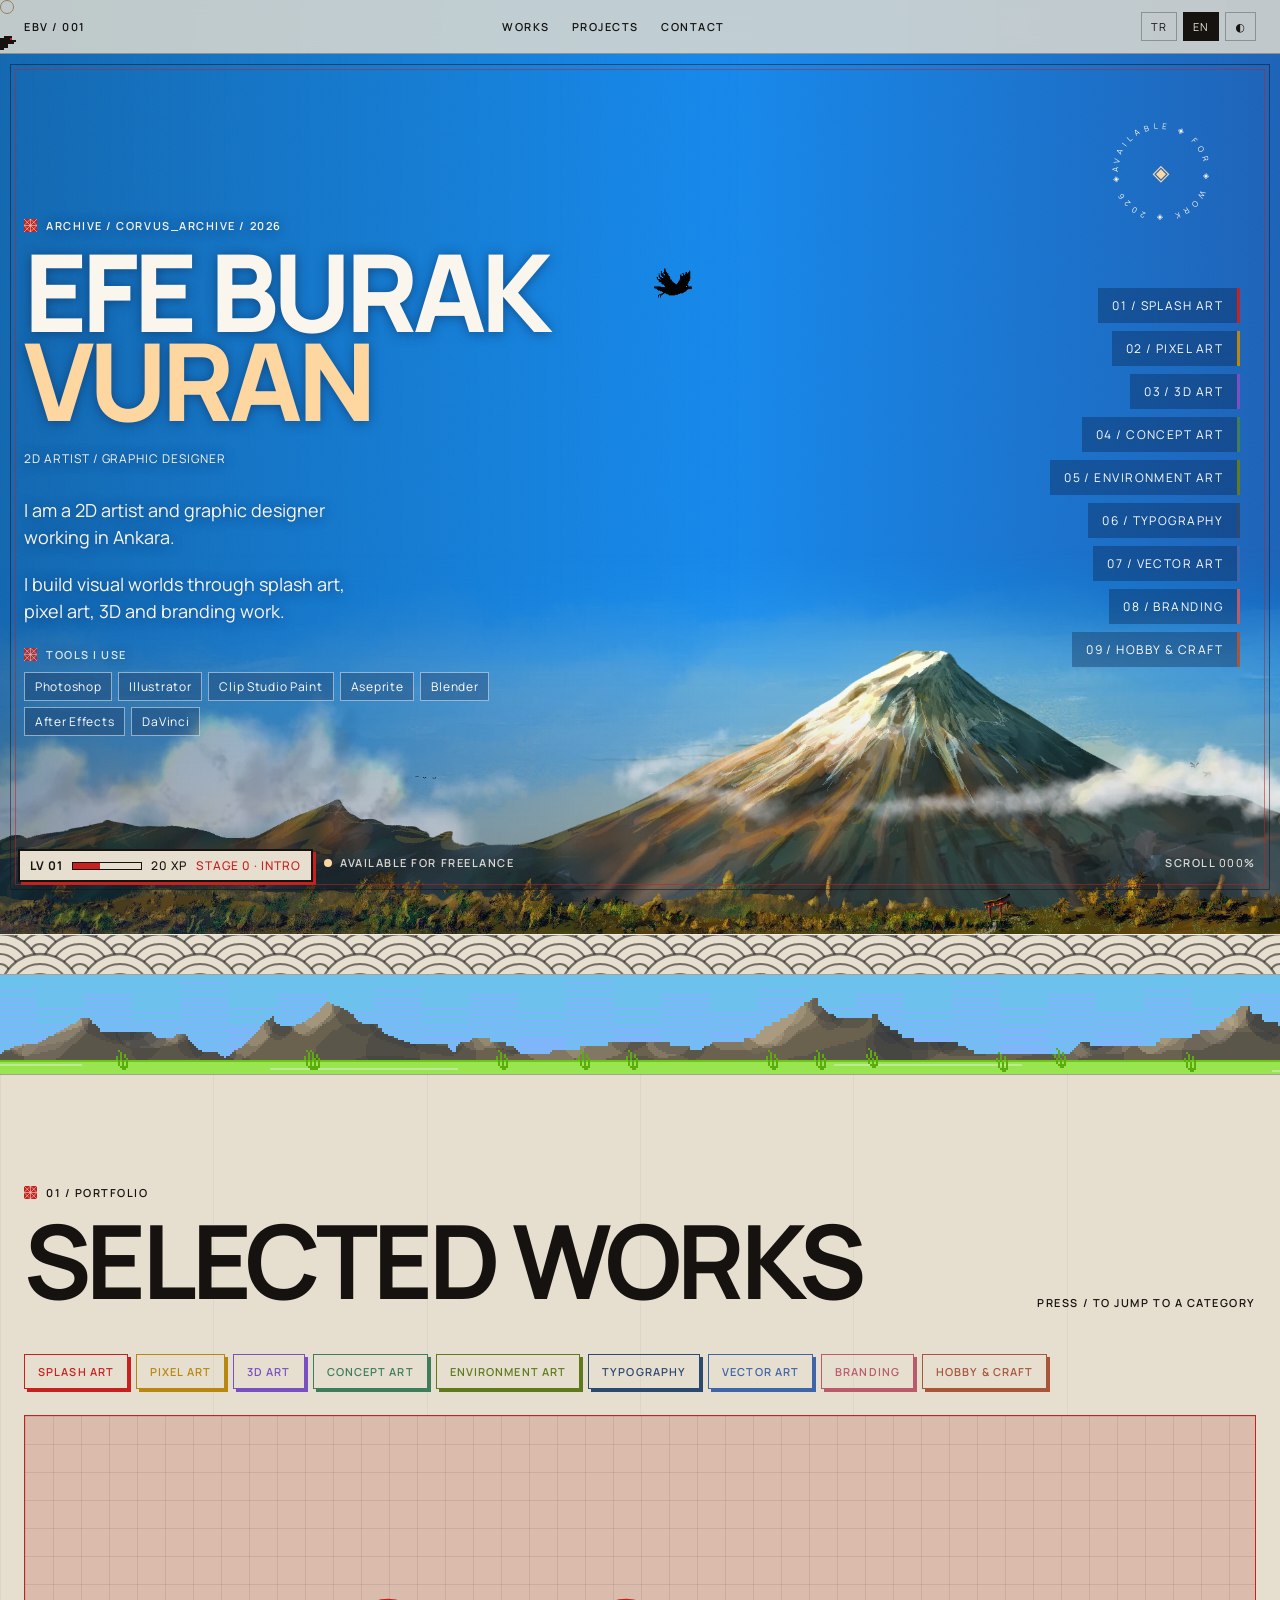
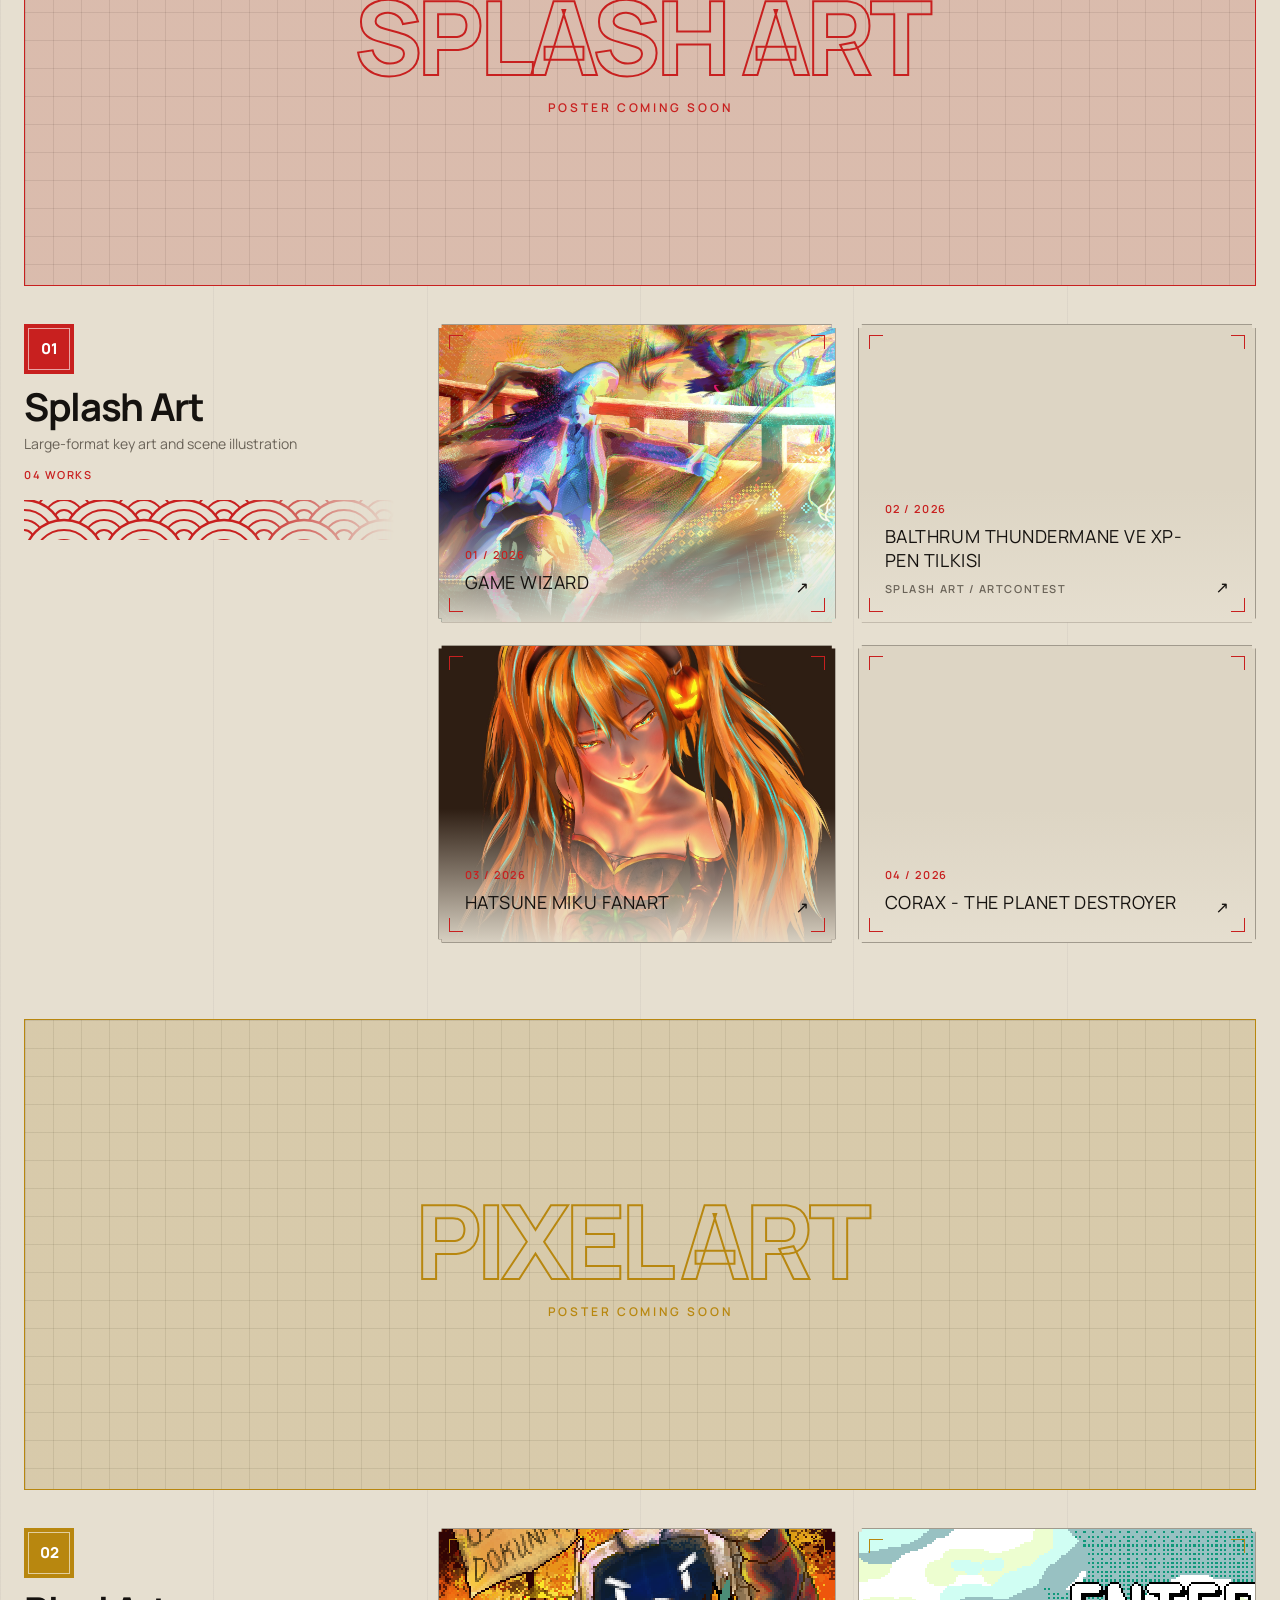
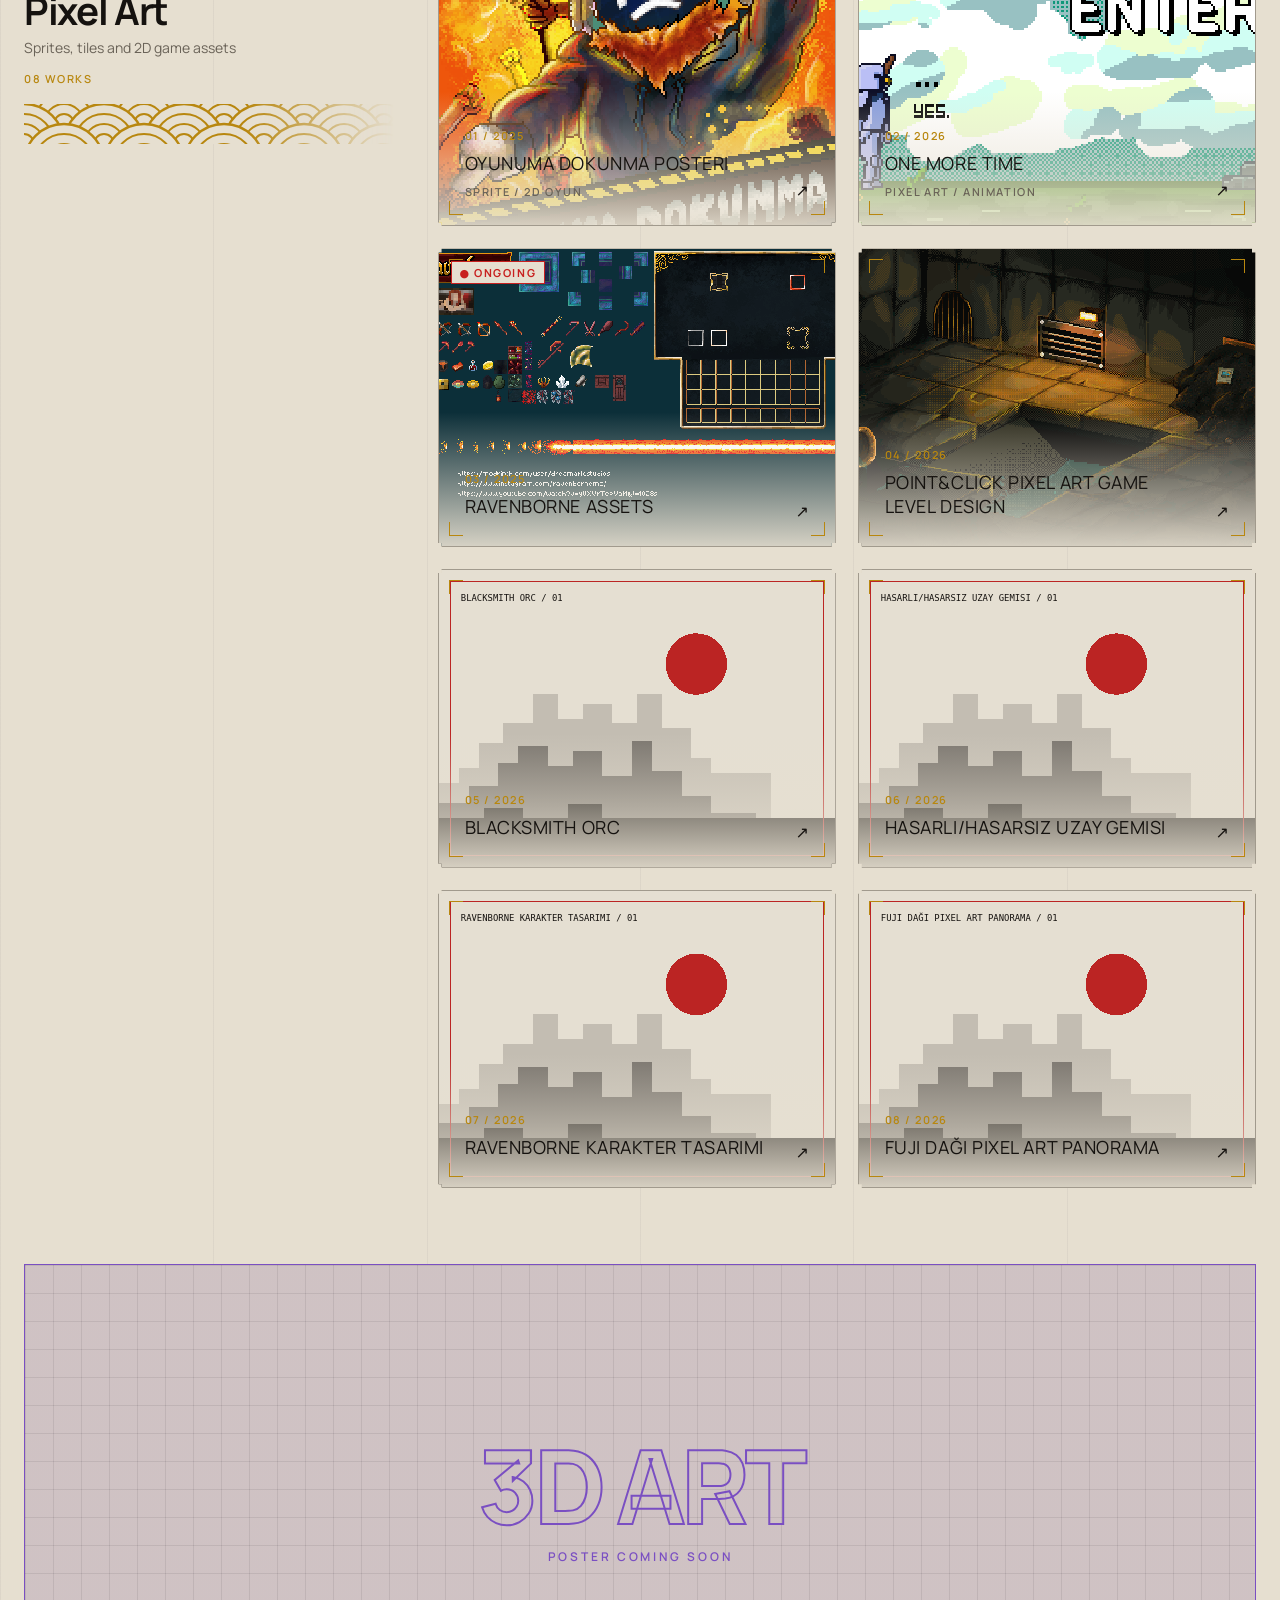
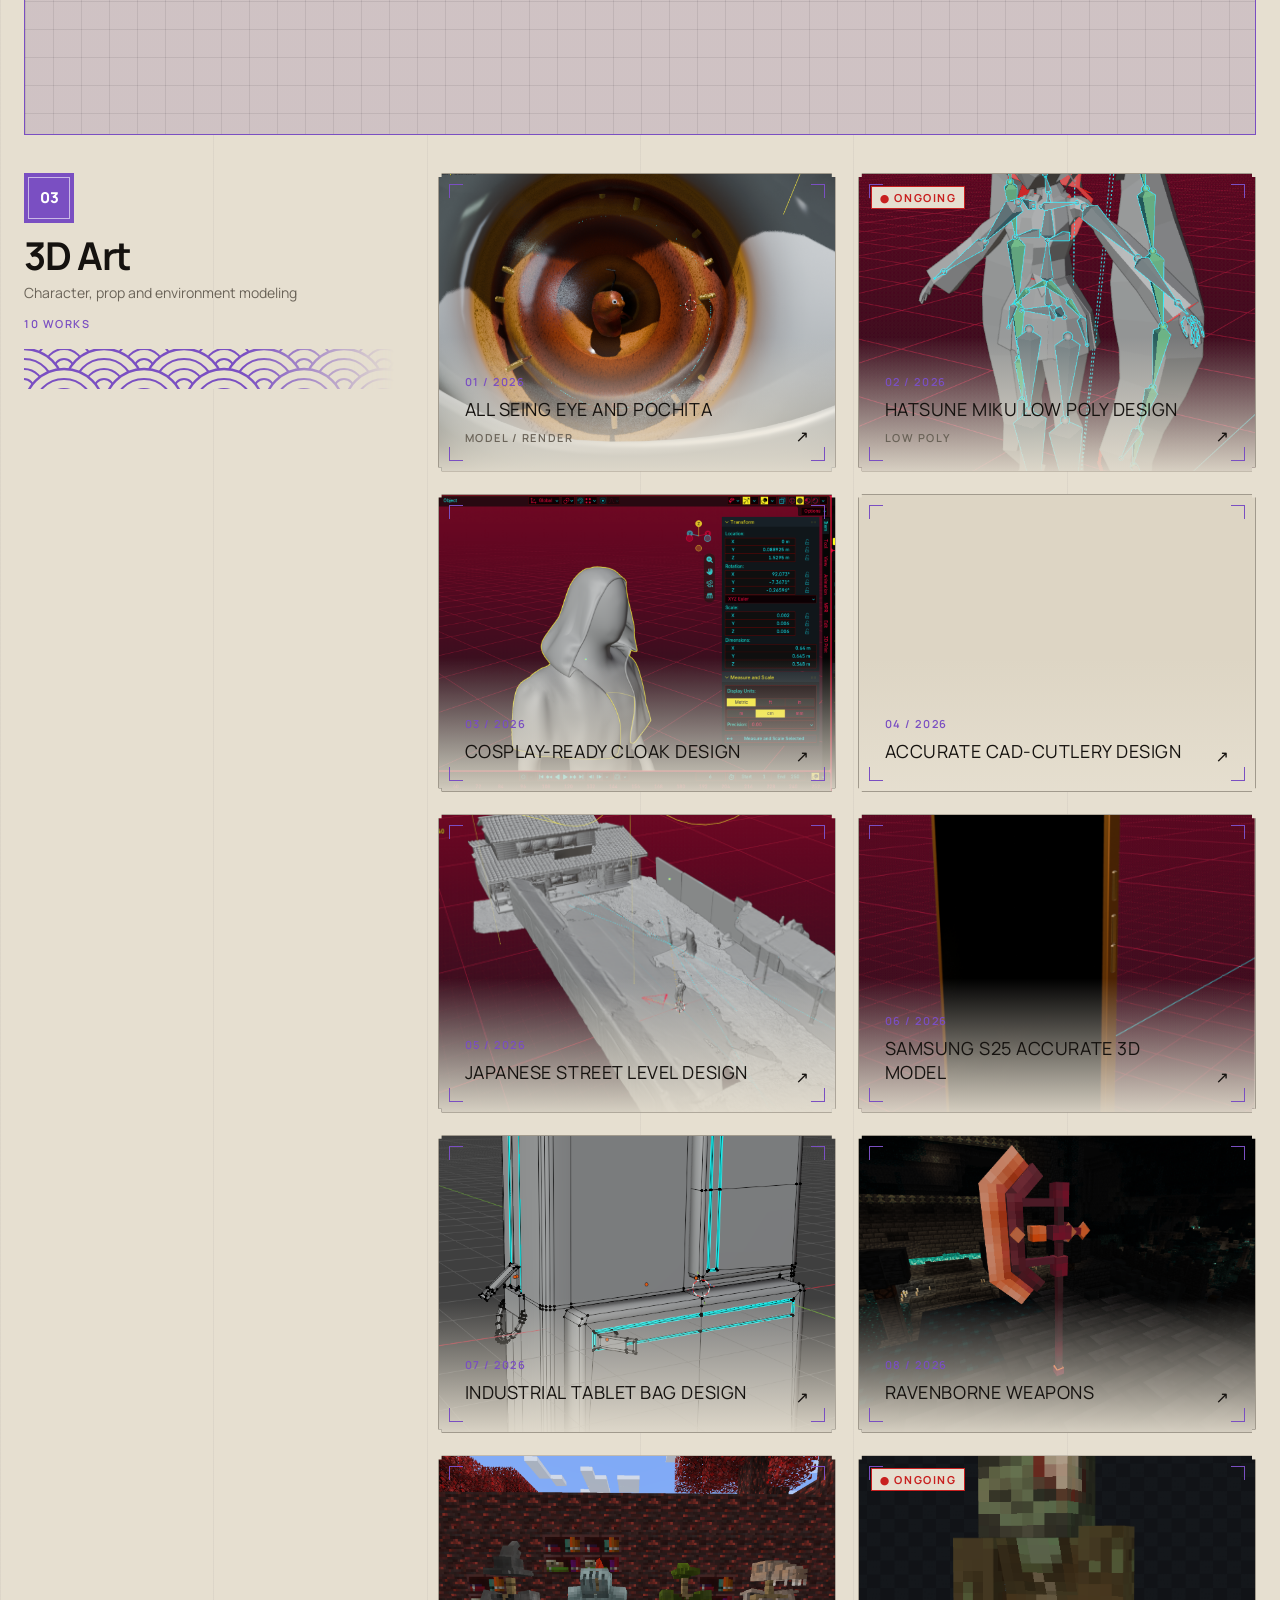
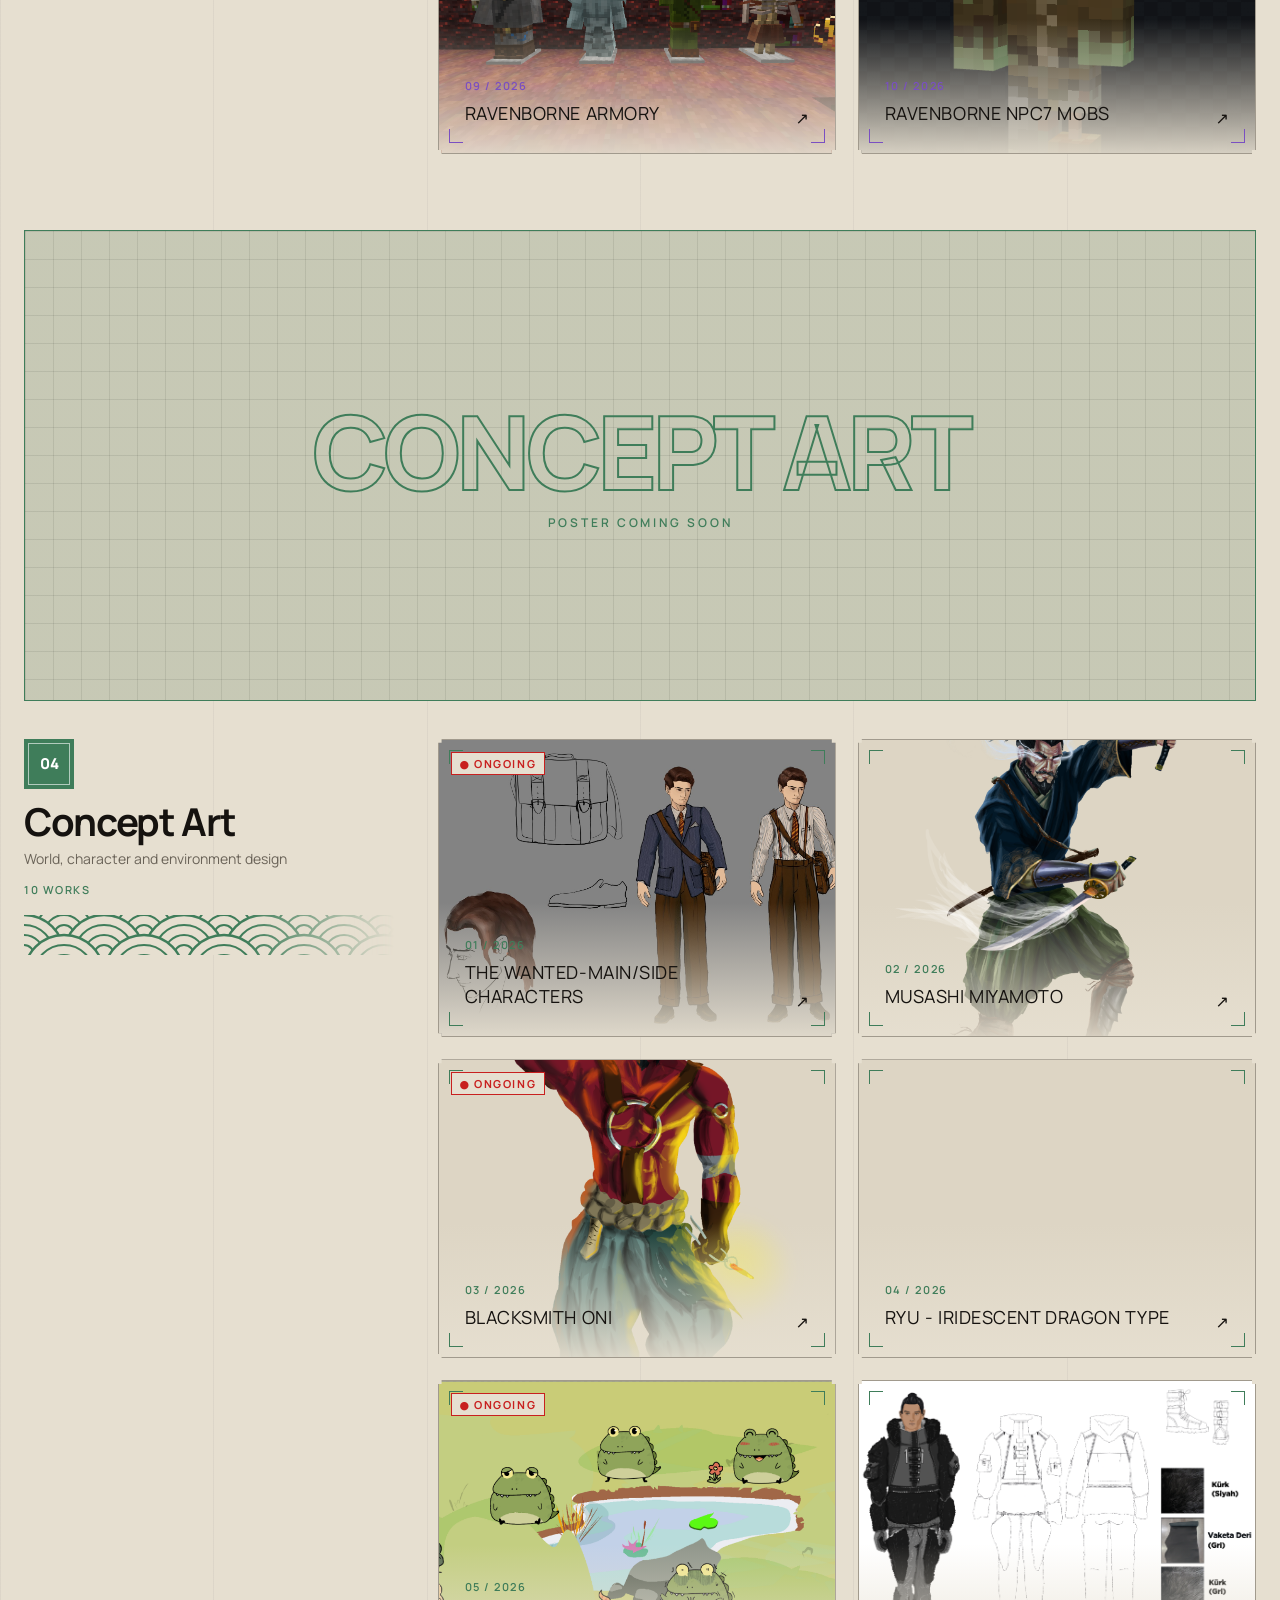
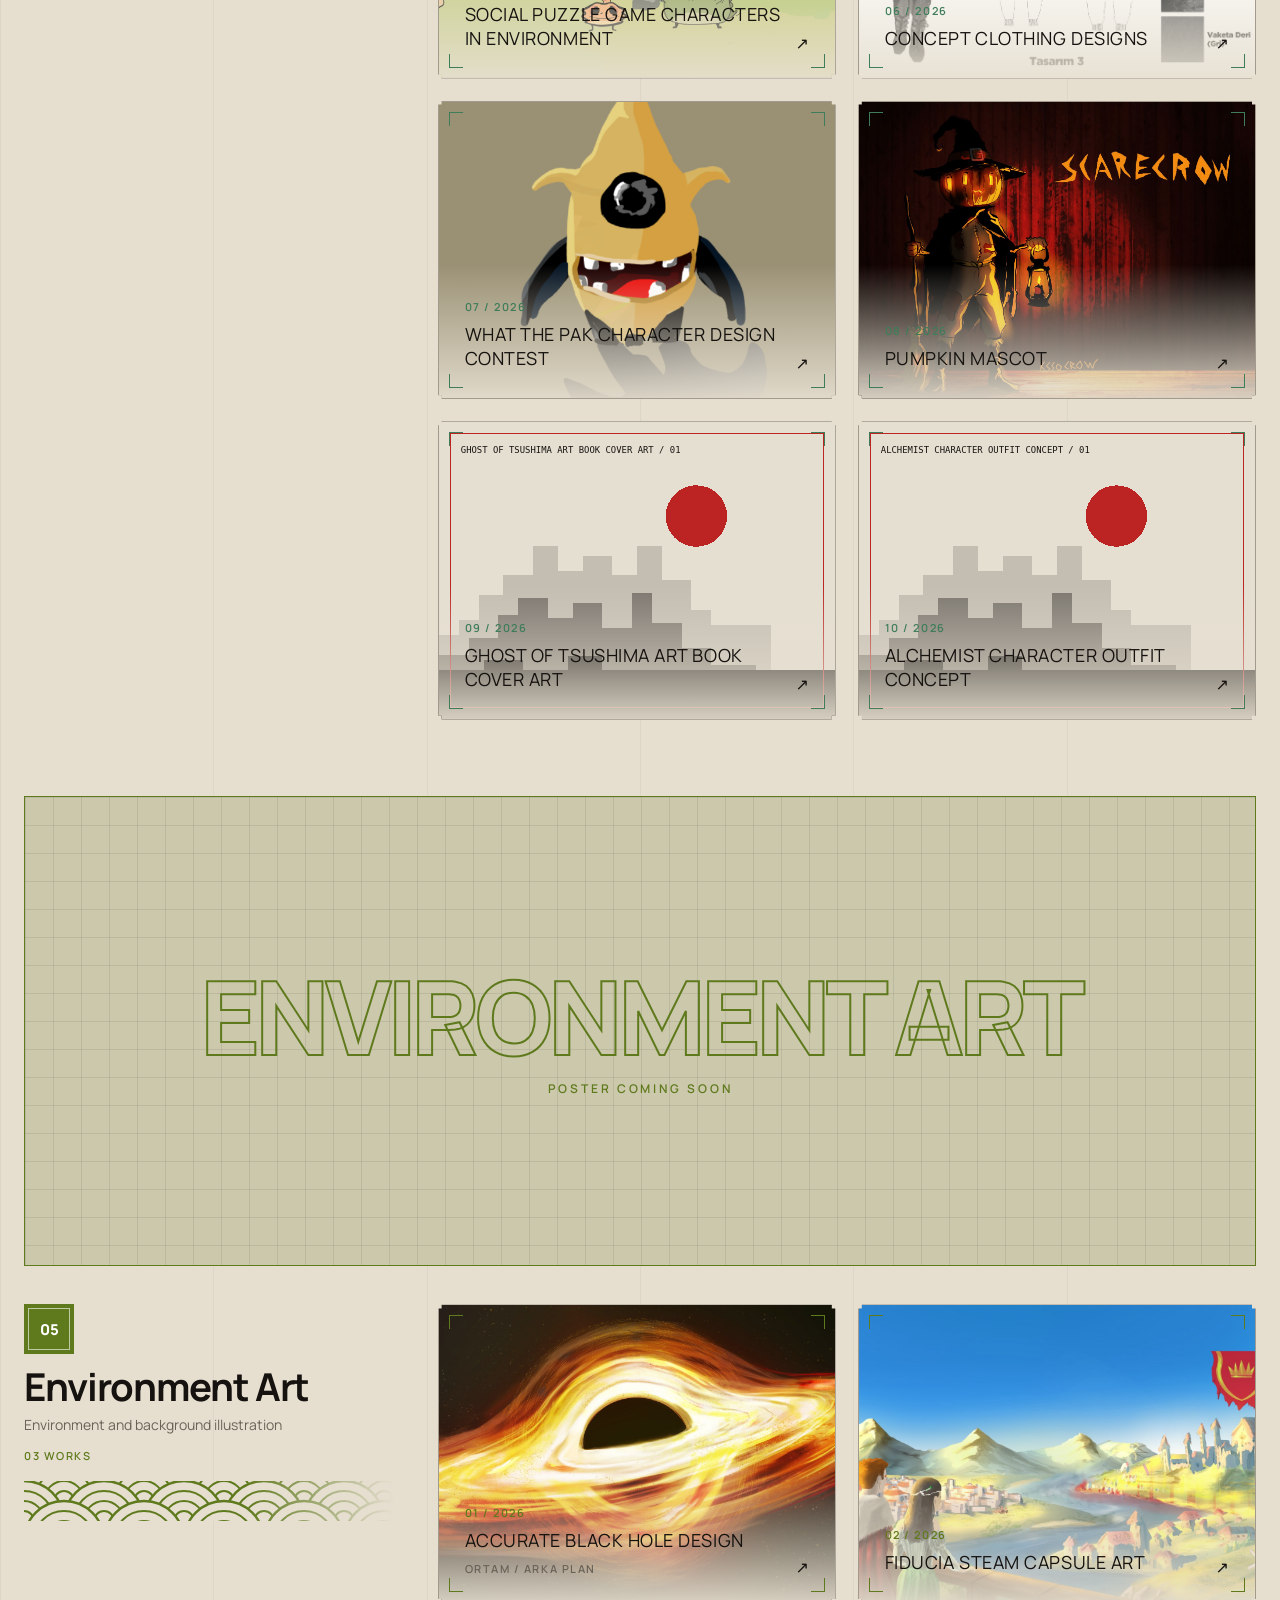
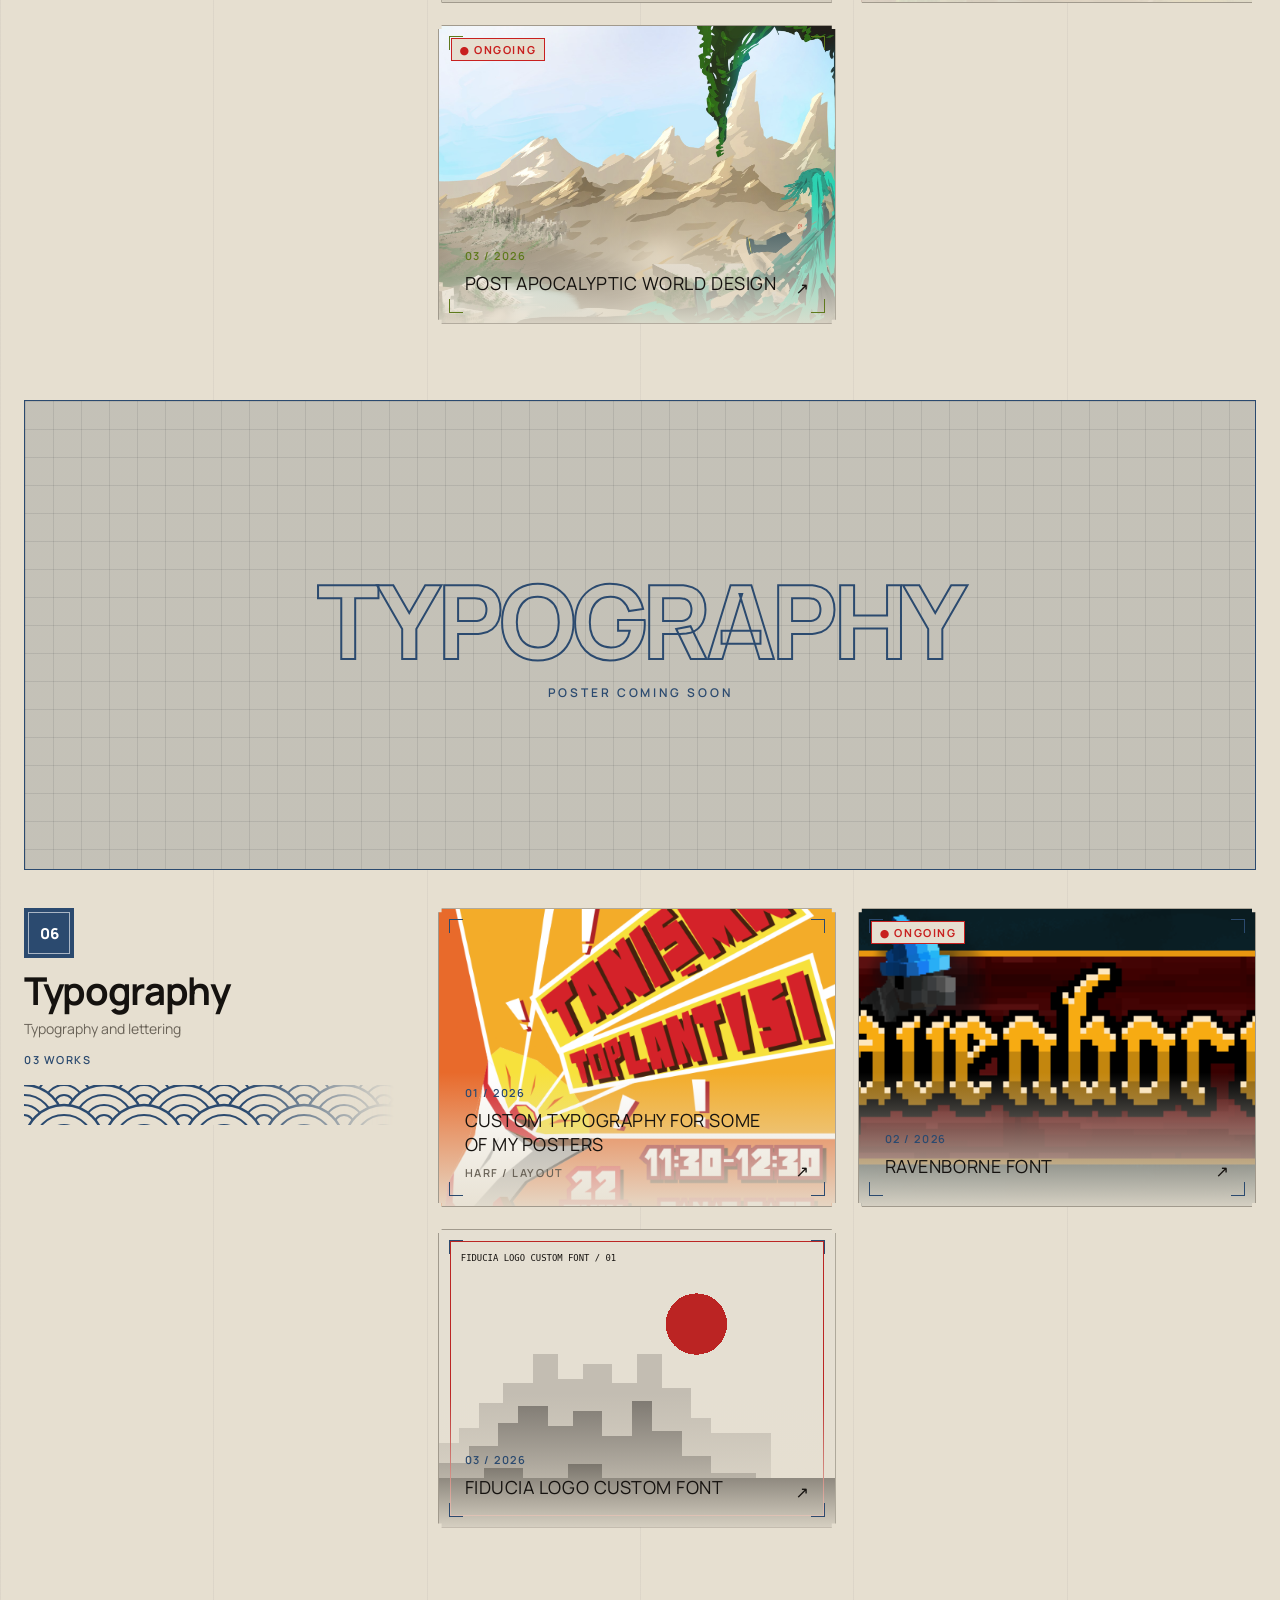
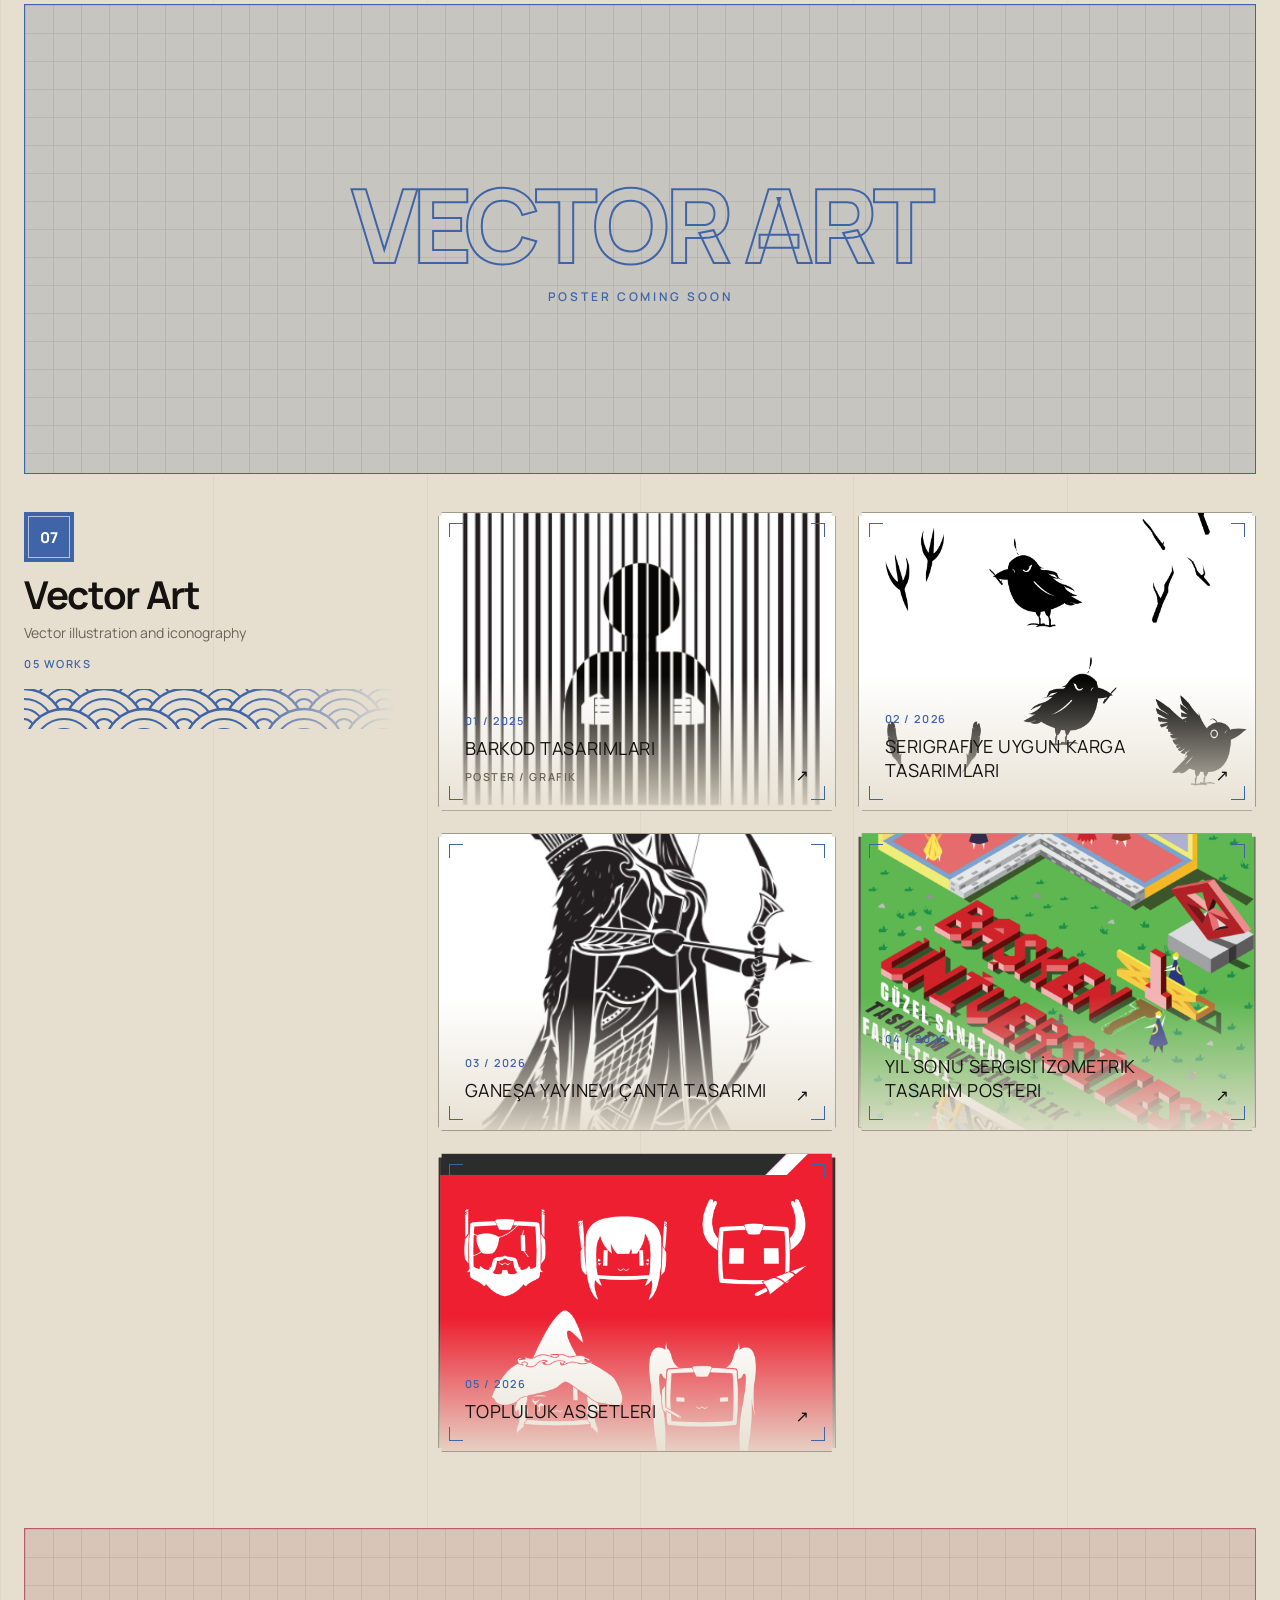
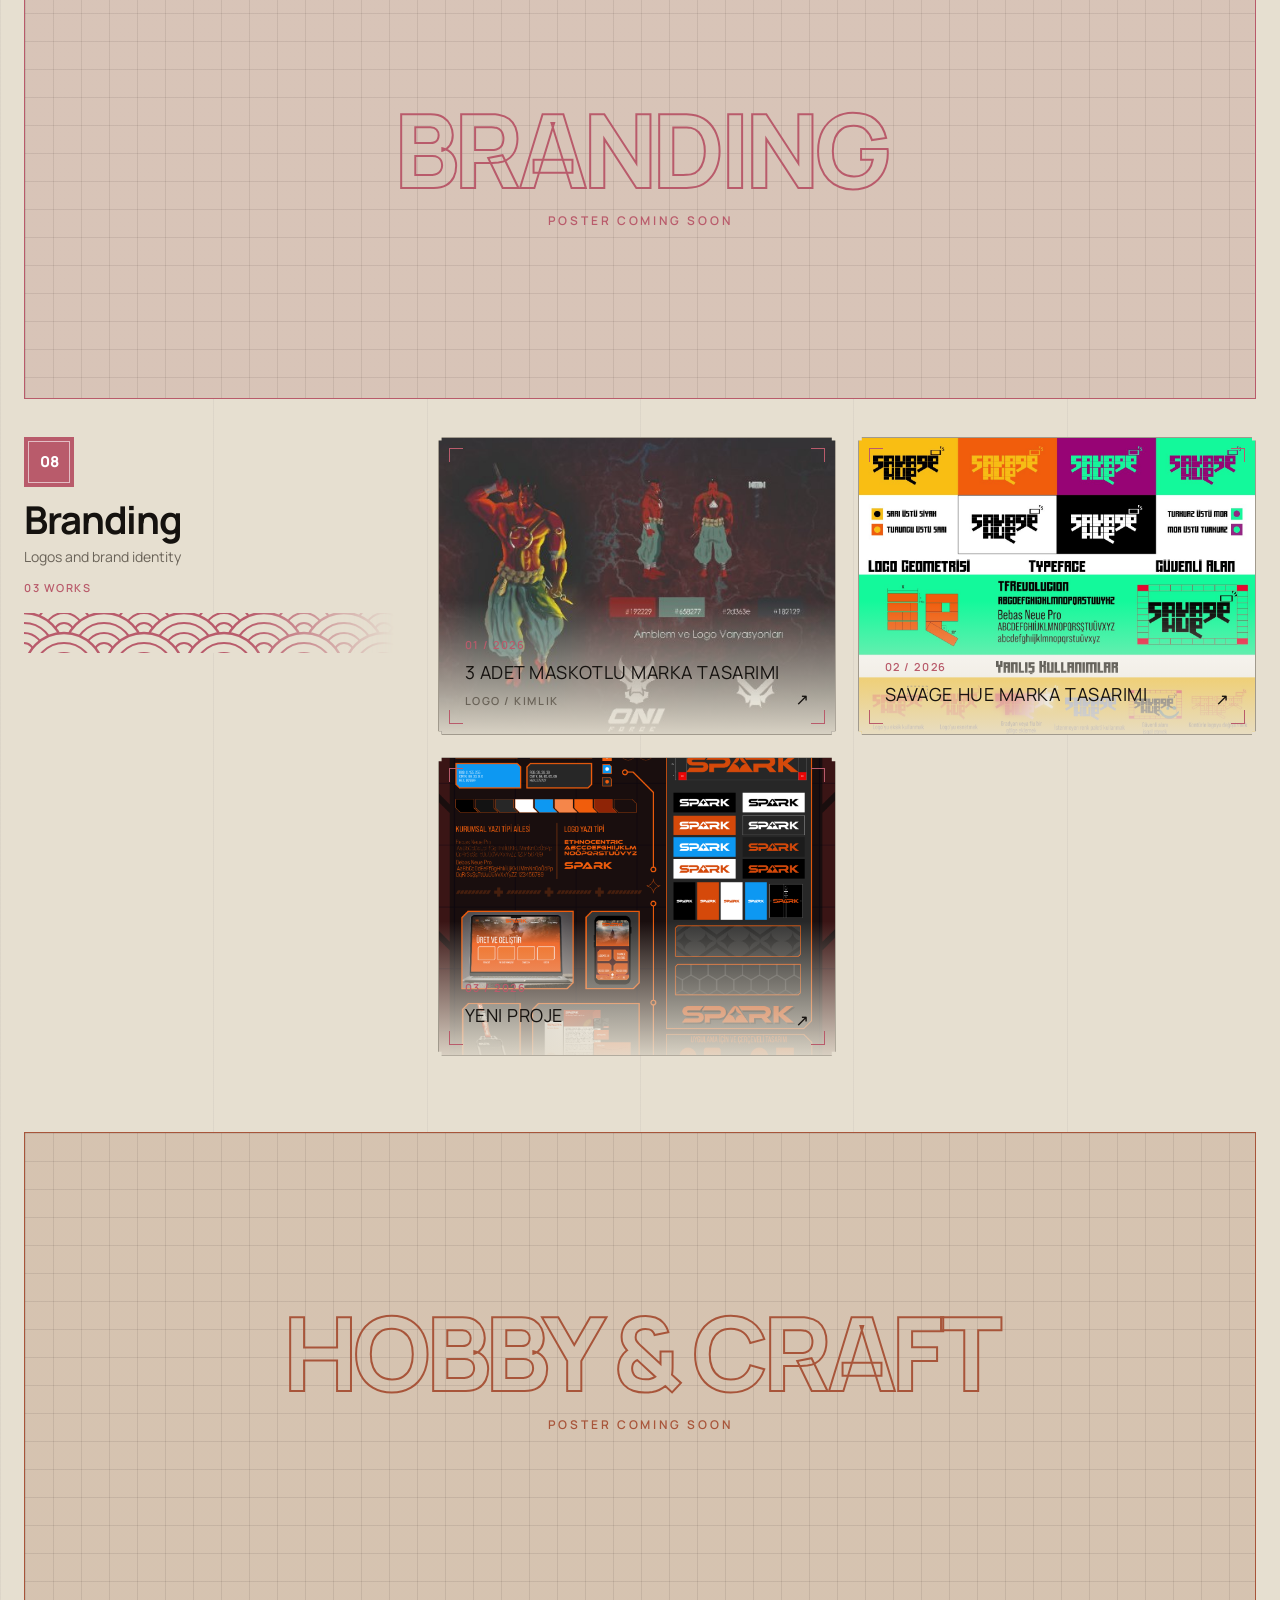
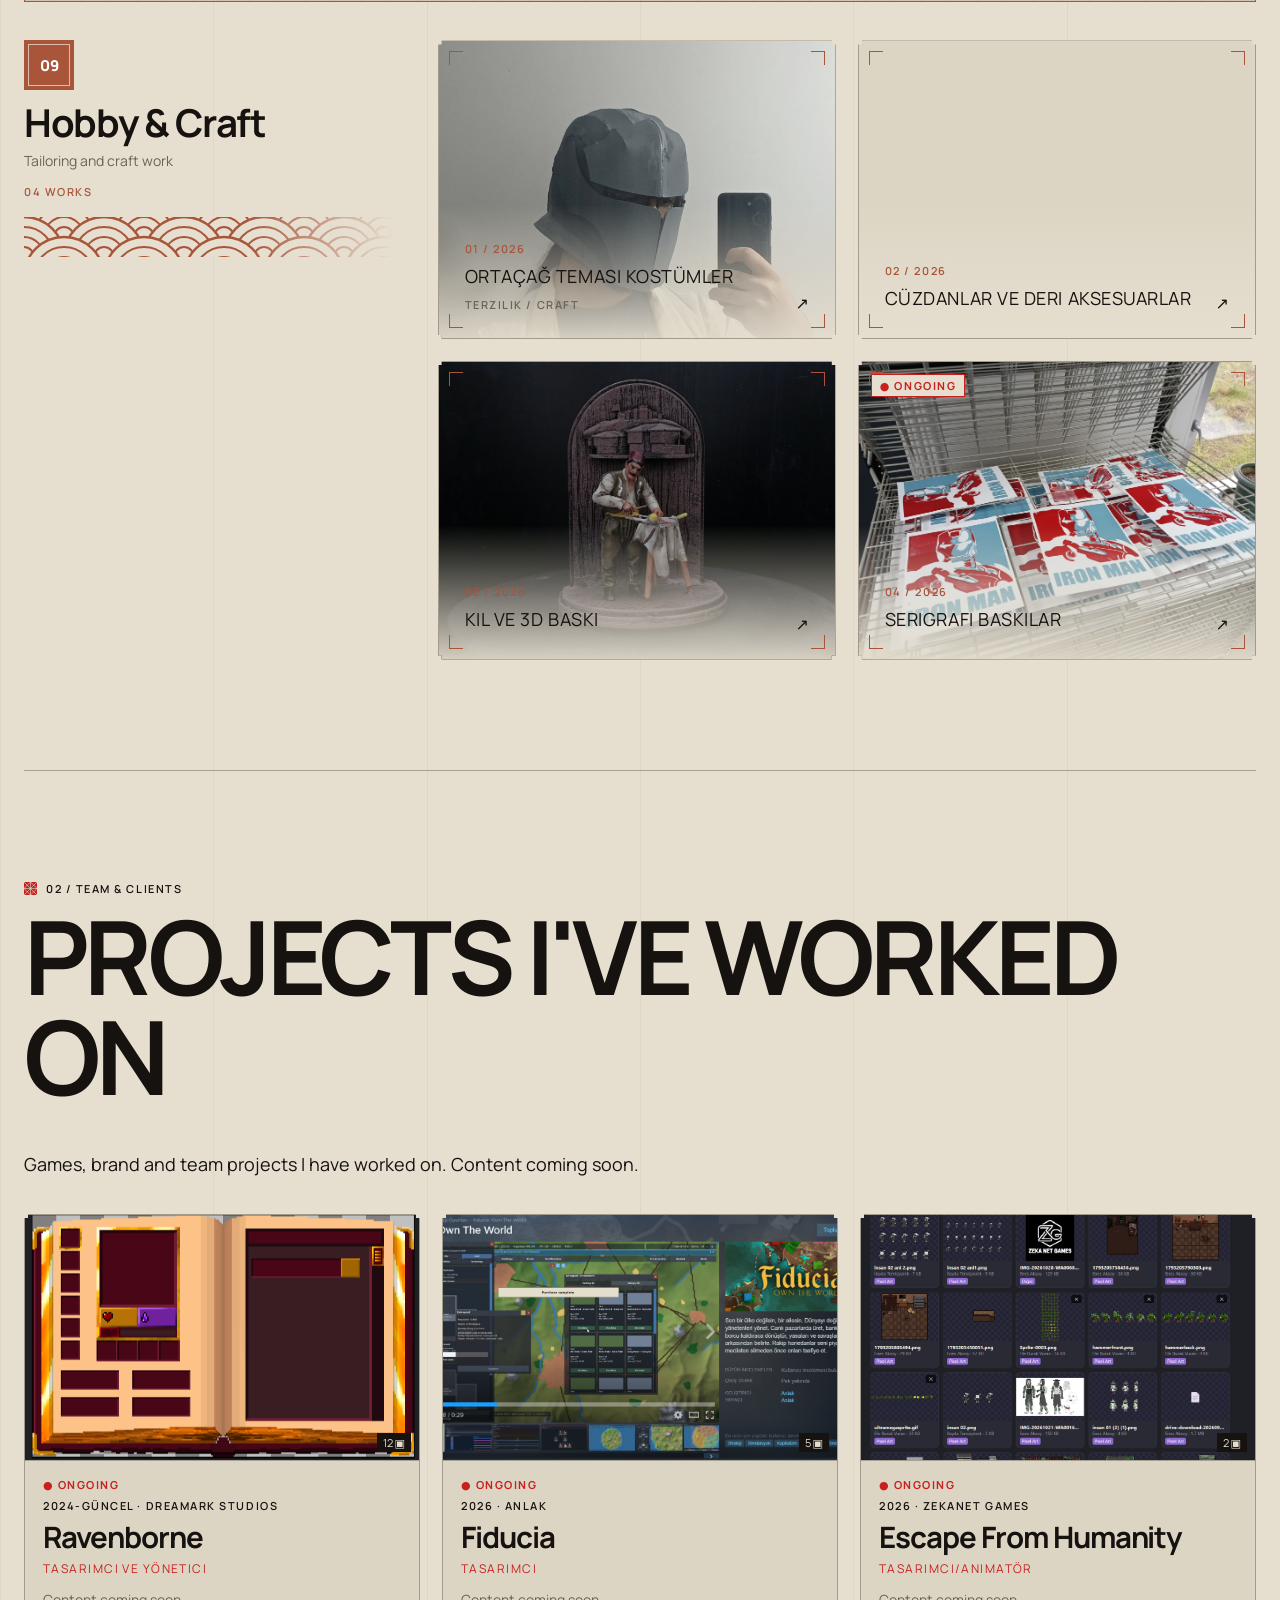
==== commit 2790ab7b: "Add files via upload" ====
--- a/index.html
+++ b/index.html
@@ -101,5 +101,5 @@
   <div id="dBody"></div>
 </div>
 
-<script type="application/json" id="ebv-data">{"rev":1793586741451,"site":{"name1":"EFE BURAK","name2":"VURAN","sub":"2D ARTIST / GRAPHIC DESIGNER","sub_tr":"2D SANATÇI / GRAFİK TASARIMCI","sub_en":"2D ARTIST / GRAPHIC DESIGNER","mail":"hello@efeburakvuran.com","ig":"efeburakvuran","city":"Ankara, Türkiye","cv":"assets/efe-burak-vuran-cv.pdf","about1_tr":"Ankara’da çalışan bir 2D sanatçı ve grafik tasarımcıyım.","about1_en":"I am a 2D artist and graphic designer working in Ankara.","about2_tr":"Splash art, pixel art, 3D ve marka çalışmalarıyla görsel dünyalar kuruyorum.","about2_en":"I build visual worlds through splash art, pixel art, 3D and branding work.","projects1_tr":"Üzerinde çalıştığım oyun, marka ve ekip projeleri. İçerikler yakında eklenecek.","projects1_en":"Games, brand and team projects I have worked on. Content coming soon."},"projects":[{"id":"splash-art","title":"Game Wizard","cat":"splash","color":"var(--c-splash)","year":2026,"role":"Key art / İllüstratör","tools":["CSP"],"tags":[],"palette":["#0b1210","#f9fdf5","#102d28","#f28f4e"],"desc":{"tr":"Ravenborne için karakter görseli.","en":"Character art for Ravenborne."},"images":[{"src":"assets/projeler/game-wizard/gorsel-01.jpg","w":1800,"h":1125,"alt":"35363"}],"story":{"tr":"karakter konsepti ve geçmişi: O bir \"Oyun Büyücüsü\"dür; ismini hatırlamıyor, yolculuğunda Lorvid ve Rarvid adında iki kargayı yanında taşır; yüksek kaliteli mistik mantarlara karşı ciddi bir zaafı vardır. Ne zaman bir tane yerse, büyü yapma yeteneği tamamen kontrolden çıkar. Bu sahnede, tahmin edilemez bir sarhoşluk kazası yaşanıyor.","en":"Character concept and backstory: He is a \"Game Wizard\" who doesn't remember his name. He travels with two ravens named Lorvid and Rarvid. He has a serious weakness for high-quality mystical mushrooms. Whenever he eats one, his spell-casting ability goes completely out of control. In this scene, he is predictably..."},"process":[{"src":"assets/projeler/game-wizard/surec/adim-01.gif","w":800,"h":500,"name":"gamewizard"}],"ongoing":false,"show":{"year":true,"role":true,"tools":true,"palette":true}},{"id":"pixel-art","title":"Oyunuma Dokunma Posteri","cat":"pixel","color":"var(--c-pixel)","year":2025,"role":"Pixel artist","tools":["Aseprite"],"tags":["sprite","2d oyun"],"palette":["#2b0c0a","#302a33","#100b01","#f75403"],"desc":{"tr":"#oyunumadokunma etiketi altında oyunların devlet gözetimini ele alma potansiyeli olan bir kanuna tepki olarak yaptığım bir çizim, maskot ise kurucusu ve tasarımcısı olduğum BUDOT topluluğunun maskotu.","en":""},"images":[{"src":"assets/projeler/oyunuma-dokunma-posteri/gorsel-01.png","w":2000,"h":2300,"alt":"oyunumadokunma_imza"}],"story":{"tr":"","en":""},"process":[],"ongoing":false,"show":{"year":true,"role":true,"tools":true,"palette":true}},{"id":"hobby-craft","title":"Ortaçağ Teması Kostümler","cat":"hobby","color":"var(--c-hobby)","year":2026,"role":"Maker","tools":["Dikiş","El işi"],"tags":["terzilik","craft"],"palette":["#a8553a","#1a0f0a","#f2f0ea","#d99a7a"],"desc":{"tr":"Terzilik ve craft çalışmalarım.","en":"My tailoring and craft work."},"images":[{"src":"assets/projeler/orta-a-temas-kost-mler/gorsel-01.jpg","w":1355,"h":1800,"alt":"WhatsApp Image 2026-11-02 at 05.11.30 (1)"},{"src":"assets/projeler/orta-a-temas-kost-mler/gorsel-02.jpg","w":457,"h":1055,"alt":"WhatsApp Image 2026-10-19 at 10.14.24"},{"src":"assets/projeler/orta-a-temas-kost-mler/gorsel-03.jpg","w":703,"h":1324,"alt":"WhatsApp Image 2026-10-19 at 10.14.24 (1)"}],"story":{"tr":"","en":""},"process":[],"ongoing":false,"show":{"year":true,"role":true,"tools":true,"palette":true}},{"id":"environment-art","title":"Accurate Black Hole Design","cat":"env","color":"var(--c-env)","year":2026,"role":"Environment artist","tools":["Photoshop"],"tags":["ortam","arka plan"],"palette":["#5f7a1d","#10140a","#f2f0ea","#b5c95a"],"desc":{"tr":"Gerçekçi hesaplamalarla çizilmiş bir karadelik illustrasyonu.","en":""},"images":[{"src":"assets/projeler/accurate-black-hole-design/gorsel-01.jpg","w":1800,"h":1013,"alt":"SONkaredelik"}],"story":{"tr":"","en":""},"process":[],"ongoing":false,"show":{"year":true,"role":true,"tools":true,"palette":true}},{"id":"3d-art","title":"All Seing Eye and Pochita","cat":"3d","color":"var(--c-3d)","year":2026,"role":"3D artist","tools":["Blender"],"tags":["model","render"],"palette":["#4a5255","#2e1304","#abafb3","#909395"],"desc":{"tr":"Chainsaw Man:Reze Arc için yapmış olduğum fan fragmanından bir asset.","en":""},"images":[{"src":"assets/projeler/all-seing-eye-and-pochita/gorsel-01.png","w":822,"h":542,"alt":"Ekran görüntüsü 2026-11-01 164236"}],"story":{"tr":"","en":""},"process":[{"src":"assets/projeler/all-seing-eye-and-pochita/surec/adim-01.png","w":885,"h":557,"name":"Ekran görüntüsü 2026-11-01 163957"}],"ongoing":false,"show":{"year":true,"role":true,"tools":true,"palette":true}},{"id":"typography","title":"Custom Typography for some of my posters","cat":"type","color":"var(--c-type)","year":2026,"role":"Tipografi / Grafik tasarım","tools":["Illustrator","Photoshop"],"tags":["harf","layout"],"palette":["#faab1a","#f26922","#fdf7f4","#e41e25"],"desc":{"tr":"Harf çizimi, yerleşim ve afiş tipografisi.","en":"Lettering, layout and poster typography."},"images":[{"src":"assets/projeler/custom-typography-for-some-of-my-posters/gorsel-01.png","w":513,"h":552,"alt":"Ekran görüntüsü 2026-11-02 043911"},{"src":"assets/projeler/custom-typography-for-some-of-my-posters/gorsel-02.png","w":382,"h":165,"alt":"Ekran görüntüsü 2026-11-02 043947"}],"story":{"tr":"","en":""},"process":[],"ongoing":false,"show":{"year":true,"role":true,"tools":true,"palette":true}},{"id":"vector-art","title":"Barkod Tasarımları","cat":"vector","color":"var(--c-vector)","year":2025,"role":"Vektör illüstratör","tools":["Illustrator"],"tags":["poster","grafik"],"palette":["#fbfbfb","#afaeae","#929191","#535050"],"desc":{"tr":"Barkod Tasarımları","en":""},"images":[{"src":"assets/projeler/barkod-tasar-mlar/gorsel-01.png","w":368,"h":337,"alt":"Ekran görüntüsü 2026-11-02 044423"},{"src":"assets/projeler/barkod-tasar-mlar/gorsel-02.png","w":282,"h":377,"alt":"Ekran görüntüsü 2026-11-02 044515"},{"src":"assets/projeler/barkod-tasar-mlar/gorsel-03.png","w":377,"h":333,"alt":"Ekran görüntüsü 2026-11-02 044510"},{"src":"assets/projeler/barkod-tasar-mlar/gorsel-04.png","w":331,"h":350,"alt":"Ekran görüntüsü 2026-11-02 044458"},{"src":"assets/projeler/barkod-tasar-mlar/gorsel-05.png","w":337,"h":335,"alt":"Ekran görüntüsü 2026-11-02 044450"},{"src":"assets/projeler/barkod-tasar-mlar/gorsel-06.png","w":387,"h":362,"alt":"Ekran görüntüsü 2026-11-02 044437"},{"src":"assets/projeler/barkod-tasar-mlar/gorsel-07.png","w":472,"h":397,"alt":"Ekran görüntüsü 2026-11-02 044430"}],"story":{"tr":"","en":""},"process":[],"ongoing":false,"show":{"year":true,"role":true,"tools":true,"palette":true}},{"id":"branding","title":"3 Adet Maskotlu Marka Tasarımı","cat":"brand","color":"var(--c-brand)","year":2026,"role":"Marka tasarımı","tools":["Illustrator","After Effects"],"tags":["logo","kimlik"],"palette":["#353535","#4b4c4d","#483637","#364d46"],"desc":{"tr":"Logo, desen ve marka kimliği sistemleri.","en":"Logo, pattern and brand identity systems."},"images":[{"src":"assets/projeler/3-adet-maskotlu-marka-tasar-m/gorsel-01.jpg","w":477,"h":1800,"alt":"proje4_efeburakvuran_arasinav_11mb"}],"story":{"tr":"","en":""},"process":[],"ongoing":false,"show":{"year":true,"role":true,"tools":true,"palette":true}},{"title":"Balthrum Thundermane ve Xp-pen Tilkisi","cat":"splash","desc":{"tr":"@yagizkaniart ve xppen resmi splash art yarışması çizimim","en":"my @yagizkaniart and xppen official splash art contest drawing."},"color":"var(--c-splash)","id":"pmvyhq89vjq7","tools":["CSP"],"tags":["splash art","artcontest"],"palette":["#0c0a0c","#2f230f","#131529","#2d334f"],"images":[{"src":"assets/projeler/balthrum-thundermane-ve-xp-pen-tilkisi/gorsel-01.jpg","w":1575,"h":1800,"alt":"kssocrowyagizkanison"}],"year":2026,"role":"Yarışmacı","story":{"tr":"","en":""},"process":[{"src":"assets/projeler/balthrum-thundermane-ve-xp-pen-tilkisi/surec/adim-01.gif","w":800,"h":914,"name":"yagizkani"}],"ongoing":false,"show":{"year":true,"role":true,"tools":true,"palette":true}},{"title":"Hatsune Miku Fanart","cat":"splash","desc":{"tr":"Hatsune Miku Cadılar Bayramı Fanart","en":""},"color":"var(--c-splash)","id":"pmvyhy2gpqf5","tools":["CSP"],"tags":[],"palette":["#301e12","#4e2913","#b04c10","#703011"],"images":[{"src":"assets/projeler/hatsune-miku-fanart/gorsel-01.jpg","w":1490,"h":1800,"alt":"mikuween4"}],"year":2026,"role":"","story":{"tr":"","en":""},"process":[{"src":"assets/projeler/hatsune-miku-fanart/surec/adim-01.gif","w":800,"h":966,"name":"mikuween"}],"ongoing":false,"show":{"year":true,"role":true,"tools":true,"palette":true}},{"title":"Corax - The Planet Destroyer","cat":"splash","desc":{"tr":"Ankara Üniversitesi Dijital Oyun Geliştirme Topluluğu Çizim Yarışması Özgünlük(#1) ve Hikaye(#2) kazananı çizimim. ","en":""},"color":"var(--c-splash)","id":"pmvyi3hm9muw","tools":["CSP"],"tags":[],"palette":["#0d0806","#2b1408","#6f2e09","#512812"],"images":[{"src":"assets/projeler/corax-the-planet-destroyer/gorsel-01.jpg","w":1800,"h":1125,"alt":"coraxx1"}],"year":2026,"role":"","story":{"tr":"Lovecraft temalı bir humanoid karga varlık","en":""},"process":[{"src":"assets/projeler/corax-the-planet-destroyer/surec/adim-01.gif","w":800,"h":500,"name":"corax1"}],"ongoing":false,"show":{"year":true,"role":true,"tools":true,"palette":true}},{"title":"One More Time","cat":"pixel","desc":{"tr":"Ted Üniversitesi Oyun Geliştirme Topluluğunun düzenlemiş olduğu Animasyon Jam'de 48 saat içerisinde yapmış olduğum eserim. https://www.youtube.com/watch?v=tRo2Ok4Uy8o","en":""},"color":"var(--c-pixel)","id":"pmvyibsdrkl3","tools":["Aseprite","Davinci Resolve","Premiere Pro"],"tags":["pixel art","animation"],"palette":["#fbfefb","#cef9ef","#ecffcf","#94c3c3"],"images":[{"src":"assets/projeler/one-more-time/gorsel-01.png","w":2400,"h":1350,"alt":"giris41"},{"src":"assets/projeler/one-more-time/gorsel-02.gif","w":2400,"h":1350,"alt":"sahne aynı zamanda 9"},{"src":"assets/projeler/one-more-time/gorsel-03.gif","w":2400,"h":1350,"alt":"Sprite-0002"}],"year":2026,"role":"animator, lore writer","story":{"tr":"https://www.youtube.com/watch?v=M7AM9rsWZOs","en":""},"process":[{"src":"assets/projeler/one-more-time/surec/adim-01.jpg","w":3840,"h":2160,"name":"1board"},{"src":"assets/projeler/one-more-time/surec/adim-02.jpg","w":3840,"h":2160,"name":"2bpard"},{"src":"assets/projeler/one-more-time/surec/adim-03.png","w":300,"h":202,"name":"Ekran görüntüsü 2026-11-02 032015"}],"ongoing":false,"show":{"year":true,"role":true,"tools":true,"palette":true}},{"title":"Ravenborne Assets","cat":"pixel","desc":{"tr":"Yapmakta olduğum Minecraft modu ve bağımsız geliştirdiğim bir oyun olan Ravenborne'un mevcut assetlerinden birkaçı","en":""},"color":"var(--c-pixel)","id":"pmvyijysdt1r","tools":["Aseprite"],"tags":[],"palette":["#0a303a","#0e151a","#111b21","#303331"],"images":[{"src":"assets/projeler/ravenborne-assets/gorsel-01.png","w":2116,"h":1428,"alt":"ravenbornex"},{"src":"assets/projeler/ravenborne-assets/gorsel-02.png","w":80,"h":80,"alt":"red_grass"}],"year":2025,"role":"","story":{"tr":"","en":""},"process":[],"ongoing":true,"show":{"year":true,"role":true,"tools":true,"palette":true}},{"title":"Point&Click Pixel Art Game Level Design","cat":"pixel","desc":{"tr":"Bir Point&Click Pixel Art  oyun için yapmış olduğum seviye tasarımı","en":""},"color":"var(--c-pixel)","id":"pmvyimhunrw0","tools":["Aseprite"],"tags":[],"palette":["#121410","#2b281a","#0d342a","#2d2e22"],"images":[{"src":"assets/projeler/point-click-pixel-art-game-level-design/gorsel-01.gif","w":426,"h":256,"alt":"lagims"}],"year":2026,"role":"Level Designer","story":{"tr":"","en":""},"process":[{"src":"assets/projeler/point-click-pixel-art-game-level-design/surec/adim-01.png","w":426,"h":256,"name":"lagim"}],"ongoing":false,"show":{"year":true,"role":true,"tools":true,"palette":true}},{"title":"Hatsune Miku Low Poly Design","cat":"3d","desc":{"tr":"Hatsune Miku rigli optimize 3d modeli","en":""},"color":"var(--c-3d)","id":"pmvyity239cq","tools":[],"tags":["low poly"],"palette":["#6c0723","#2c131e","#500c22","#909394"],"images":[{"src":"assets/projeler/hatsune-miku-low-poly-design/gorsel-01.png","w":595,"h":820,"alt":"Ekran görüntüsü 2026-07-21 014726"},{"src":"assets/projeler/hatsune-miku-low-poly-design/gorsel-02.png","w":476,"h":686,"alt":"Ekran görüntüsü 2026-07-20 224157"},{"src":"assets/projeler/hatsune-miku-low-poly-design/gorsel-03.png","w":431,"h":723,"alt":"Ekran görüntüsü 2026-07-20 224152"},{"src":"assets/projeler/hatsune-miku-low-poly-design/gorsel-04.png","w":456,"h":705,"alt":"Ekran görüntüsü 2026-07-20 224146"},{"src":"assets/projeler/hatsune-miku-low-poly-design/gorsel-05.png","w":559,"h":791,"alt":"Ekran görüntüsü 2026-07-18 201246"}],"year":2026,"role":"","story":{"tr":"","en":""},"process":[{"src":"assets/projeler/hatsune-miku-low-poly-design/surec/adim-01.png","w":725,"h":752,"name":"Ekran görüntüsü 2026-07-18 135731"}],"ongoing":true,"show":{"year":true,"role":true,"tools":true,"palette":true}},{"title":"Cosplay-ready Cloak design","cat":"3d","desc":{"tr":"","en":""},"color":"var(--c-3d)","id":"pmvyj5f623xb","tools":["Blender"],"tags":[],"palette":["#0f1013","#6b0723","#500c22","#2b1019"],"images":[{"src":"assets/projeler/cosplay-ready-cloak-design/gorsel-01.png","w":1800,"h":896,"alt":"Ekran görüntüsü 2026-10-06 200903"}],"year":2026,"role":"","story":{"tr":"","en":""},"process":[{"src":"assets/projeler/cosplay-ready-cloak-design/surec/adim-01.png","w":584,"h":661,"name":"Ekran görüntüsü 2026-10-06 143413"}],"ongoing":false,"show":{"year":true,"role":true,"tools":true,"palette":true}},{"title":"Accurate Cad-Cutlery Design","cat":"3d","desc":{"tr":"","en":""},"color":"var(--c-3d)","id":"pmvyj6s4jznl","tools":["Blender"],"tags":[],"palette":["#6d0623","#29141e","#321421","#4f0b22"],"images":[{"src":"assets/projeler/accurate-cad-cutlery-design/gorsel-01.png","w":974,"h":762,"alt":"Ekran görüntüsü 2026-08-31 023830"}],"year":2026,"role":"","story":{"tr":"","en":""},"process":[],"ongoing":false,"show":{"year":true,"role":true,"tools":true,"palette":true}},{"title":"Japanese Street Level Design","cat":"3d","desc":{"tr":"Chainsaw Man: Reze Arc, fan fragmanı için yaptığım bölüm tasarımı\nhttps://www.instagram.com/reel/DTkd_0DDMve/","en":""},"color":"var(--c-3d)","id":"pmvyj7pur1aw","tools":[],"tags":[],"palette":["#8f9192","#510b21","#6b0623","#a8aaac"],"images":[{"src":"assets/projeler/japanese-street-level-design/gorsel-01.png","w":1097,"h":612,"alt":"Ekran görüntüsü 2026-11-01 164538"}],"year":2026,"role":"","story":{"tr":"https://www.instagram.com/reel/DTkd_0DDMve/","en":""},"process":[],"ongoing":false,"show":{"year":true,"role":true,"tools":true,"palette":true}},{"title":"Samsung s25 accurate 3d Model","cat":"3d","desc":{"tr":"","en":""},"color":"var(--c-3d)","id":"pmvyjjz17ger","tools":[],"tags":[],"palette":["#0b0b0a","#2b1717","#29231a","#511924"],"images":[{"src":"assets/projeler/samsung-s25-accurate-3d-model/gorsel-01.png","w":470,"h":666,"alt":"Ekran görüntüsü 2026-11-01 163702"},{"src":"assets/projeler/samsung-s25-accurate-3d-model/gorsel-02.png","w":406,"h":677,"alt":"Ekran görüntüsü 2026-11-01 163718"}],"year":2026,"role":"","story":{"tr":"","en":""},"process":[{"src":"assets/projeler/samsung-s25-accurate-3d-model/surec/adim-01.png","w":542,"h":610,"name":"Ekran görüntüsü 2026-11-01 163738"}],"ongoing":false,"show":{"year":true,"role":true,"tools":true,"palette":true}},{"title":"Industrial Tablet Bag Design","cat":"3d","desc":{"tr":"","en":""},"color":"var(--c-3d)","id":"pmvyjmf9pg0y","tools":[],"tags":[],"palette":["#777879","#3e3e3e","#474748","#8c8e8f"],"images":[{"src":"assets/projeler/industrial-tablet-bag-design/gorsel-01.png","w":587,"h":741,"alt":"Ekran görüntüsü 2026-06-28 200519"}],"year":2026,"role":"","story":{"tr":"","en":""},"process":[],"ongoing":false,"show":{"year":true,"role":true,"tools":true,"palette":true}},{"title":"Ravenborne Weapons","cat":"3d","desc":{"tr":"","en":""},"color":"var(--c-3d)","id":"pmvyjn0hzkqi","tools":[],"tags":[],"palette":["#0b0b0a","#2b1717","#29231a","#511924"],"images":[{"src":"assets/projeler/ravenborne-weapons/gorsel-01.png","w":1135,"h":855,"alt":"ere_halbert"},{"src":"assets/projeler/ravenborne-weapons/gorsel-02.png","w":922,"h":728,"alt":"ere_club"},{"src":"assets/projeler/ravenborne-weapons/gorsel-03.png","w":888,"h":731,"alt":"ere_macahuitl"},{"src":"assets/projeler/ravenborne-weapons/gorsel-04.png","w":640,"h":631,"alt":"ere_shotel"},{"src":"assets/projeler/ravenborne-weapons/gorsel-05.png","w":613,"h":619,"alt":"paladium_battlescissors"},{"src":"assets/projeler/ravenborne-weapons/gorsel-06.png","w":418,"h":723,"alt":"paladium_greatsword"}],"year":2026,"role":"","story":{"tr":"","en":""},"process":[],"ongoing":false,"show":{"year":true,"role":true,"tools":true,"palette":true}},{"title":"Ravenborne Armory","cat":"3d","desc":{"tr":"","en":""},"color":"var(--c-3d)","id":"pmvyjnprygcg","tools":[],"tags":[],"palette":["#2f1716","#92483b","#934945","#4b1716"],"images":[{"src":"assets/projeler/ravenborne-armory/gorsel-01.png","w":1800,"h":1013,"alt":"2026-05-27_17.01.45"}],"year":2026,"role":"","story":{"tr":"","en":""},"process":[],"ongoing":false,"show":{"year":true,"role":true,"tools":true,"palette":true}},{"title":"Ravenborne NPC7 Mobs","cat":"3d","desc":{"tr":"","en":""},"color":"var(--c-3d)","id":"pmvyjogxa46i","tools":[],"tags":[],"palette":["#131519","#322b19","#4f4f35","#44361c"],"images":[{"src":"assets/projeler/ravenborne-npc7-mobs/gorsel-01.png","w":536,"h":653,"alt":"Zombie"},{"src":"assets/projeler/ravenborne-npc7-mobs/gorsel-02.png","w":787,"h":547,"alt":"Fairy"},{"src":"assets/projeler/ravenborne-npc7-mobs/gorsel-03.png","w":1135,"h":855,"alt":"crow"}],"year":2026,"role":"","story":{"tr":"","en":""},"process":[],"ongoing":true,"show":{"year":true,"role":true,"tools":true,"palette":true}},{"title":"The Wanted-Main/side Characters","cat":"concept","desc":{"tr":"","en":""},"color":"var(--c-concept)","id":"pmvykrs5ido7","tools":["CSP"],"tags":[],"palette":["#838383","#73716f","#43260d","#3b230c"],"images":[{"src":"assets/projeler/the-wanted-main-side-characters/gorsel-01.jpg","w":1800,"h":1125,"alt":"Illustration_20260908_8"},{"src":"assets/projeler/the-wanted-main-side-characters/gorsel-02.jpg","w":1800,"h":1125,"alt":"the wanted girl1.jpg"},{"src":"assets/projeler/the-wanted-main-side-characters/gorsel-03.jpg","w":1800,"h":1125,"alt":"the wanted girl2 (1).jpg"}],"year":2026,"role":"Concept Artist","story":{"tr":"18-22 yaşları arasında dedektiflik yapan bir dedektiflik bürosunun elemanları. yıl:1900-","en":""},"process":[],"ongoing":true,"show":{"year":true,"role":true,"tools":true,"palette":true}},{"title":"Musashi Miyamoto","cat":"concept","desc":{"tr":"Bir maskotlu marka tasarımı için karakter tasarımı","en":""},"color":"var(--c-concept)","id":"pmvykupu35tn","tools":["Photoshop"],"tags":[],"palette":["#333536","#464a4c","#0e3743","#183019"],"images":[{"src":"assets/projeler/musashi-miyamoto/gorsel-01.png","w":1260,"h":1800,"alt":"Miyamoto_musashi_son"},{"src":"assets/projeler/musashi-miyamoto/gorsel-02.png","w":630,"h":403,"alt":"Ekran görüntüsü 2026-11-01 224340"}],"year":2026,"role":"","story":{"tr":"","en":""},"process":[{"src":"assets/projeler/musashi-miyamoto/surec/adim-01.png","w":4000,"h":5714,"name":"MUSASHİ"}],"ongoing":false,"show":{"year":true,"role":true,"tools":true,"palette":true}},{"title":"Blacksmith Oni","cat":"concept","desc":{"tr":"","en":""},"color":"var(--c-concept)","id":"pmvykwacvt5h","tools":["Photoshop"],"tags":[],"palette":["#648377","#5b786d","#8c2a1c","#a42f22"],"images":[{"src":"assets/projeler/blacksmith-oni/gorsel-01.png","w":1260,"h":1800,"alt":"iblisadam"},{"src":"assets/projeler/blacksmith-oni/gorsel-02.png","w":1536,"h":1024,"alt":"iblis_sheet"}],"year":2026,"role":"","story":{"tr":"","en":""},"process":[],"ongoing":true,"show":{"year":true,"role":true,"tools":true,"palette":true}},{"title":"Ryu - iridescent dragon type","cat":"concept","desc":{"tr":"","en":""},"color":"var(--c-concept)","id":"pmvykx0q0rgv","tools":[],"tags":[],"palette":["#b6adc5","#a896b3","#cccdd7","#908f94"],"images":[{"src":"assets/projeler/ryu-iridescent-dragon-type/gorsel-01.png","w":1260,"h":1800,"alt":"ejderbitti"},{"src":"assets/projeler/ryu-iridescent-dragon-type/gorsel-02.png","w":1134,"h":756,"alt":"RYU2"}],"year":2026,"role":"","story":{"tr":"","en":""},"process":[],"ongoing":false,"show":{"year":true,"role":true,"tools":true,"palette":true}},{"title":"Social Puzzle Game Characters in Environment","cat":"concept","desc":{"tr":"","en":""},"color":"var(--c-concept)","id":"pmvykzcpp95v","tools":[],"tags":[],"palette":["#c6ce73","#b2c969","#8fa553","#b4dada"],"images":[{"src":"assets/projeler/social-puzzle-game-characters-in-environment/gorsel-01.png","w":976,"h":550,"alt":"Ekran görüntüsü 2026-11-01 224842"}],"year":2026,"role":"","story":{"tr":"","en":""},"process":[],"ongoing":true,"show":{"year":true,"role":true,"tools":true,"palette":true}},{"title":"Concept Clothing Designs","cat":"concept","desc":{"tr":"6. Detay Deri yarışması için tasarlamış olduğum giyilebilir ve üretilebilir deri/kürk malzemeli işlevli kıyafetler.","en":""},"color":"var(--c-concept)","id":"pmvyl0h73sl2","tools":["Photoshop","Illustrator"],"tags":[],"palette":["#fefefe","#2d2d2e","#4f4f50","#191919"],"images":[{"src":"assets/projeler/concept-clothing-designs/gorsel-01.png","w":1800,"h":1286,"alt":"tasarım 3"},{"src":"assets/projeler/concept-clothing-designs/gorsel-02.png","w":1800,"h":1286,"alt":"tasarım 4"},{"src":"assets/projeler/concept-clothing-designs/gorsel-03.png","w":1800,"h":1286,"alt":"tasarım 2"},{"src":"assets/projeler/concept-clothing-designs/gorsel-04.png","w":1800,"h":1286,"alt":"tasarım 1"}],"year":2026,"role":"Fashion Designer","story":{"tr":"","en":""},"process":[],"ongoing":false,"show":{"year":true,"role":true,"tools":true,"palette":true}},{"title":"WHAT THE PAK character design contest","cat":"concept","desc":{"tr":"","en":""},"color":"var(--c-concept)","id":"pmvyl2s05pbf","tools":[],"tags":[],"palette":["#9b9172","#d9b257","#51504e","#706f6e"],"images":[{"src":"assets/projeler/what-the-pak-character-design-contest/gorsel-01.png","w":633,"h":652,"alt":"Ekran görüntüsü 2024-09-08 142741"},{"src":"assets/projeler/what-the-pak-character-design-contest/gorsel-02.png","w":760,"h":758,"alt":"roosterpak"},{"src":"assets/projeler/what-the-pak-character-design-contest/gorsel-03.png","w":651,"h":672,"alt":"Ekran görüntüsü 2024-09-08 151854"},{"src":"assets/projeler/what-the-pak-character-design-contest/gorsel-04.png","w":646,"h":616,"alt":"gingerbreadpak"},{"src":"assets/projeler/what-the-pak-character-design-contest/gorsel-05.png","w":708,"h":663,"alt":"duckpak"},{"src":"assets/projeler/what-the-pak-character-design-contest/gorsel-06.png","w":633,"h":638,"alt":"Ekran görüntüsü 2024-09-08 144756"},{"src":"assets/projeler/what-the-pak-character-design-contest/gorsel-07.png","w":790,"h":780,"alt":"raindeerpak"},{"src":"assets/projeler/what-the-pak-character-design-contest/gorsel-08.png","w":598,"h":624,"alt":"çöppak"},{"src":"assets/projeler/what-the-pak-character-design-contest/gorsel-09.png","w":779,"h":708,"alt":"pengupak2"}],"year":2026,"role":"","story":{"tr":"","en":""},"process":[],"ongoing":false,"show":{"year":true,"role":true,"tools":true,"palette":true}},{"title":"Pumpkin Mascot","cat":"concept","desc":{"tr":"","en":""},"color":"var(--c-concept)","id":"pmvyl3uhho2u","tools":[],"tags":[],"palette":["#110402","#2b0904","#4d0e06","#6e0f07"],"images":[{"src":"assets/projeler/pumpkin-mascot/gorsel-01.jpg","w":1565,"h":1800,"alt":"dot karakter"}],"year":2026,"role":"","story":{"tr":"","en":""},"process":[],"ongoing":false,"show":{"year":true,"role":true,"tools":true,"palette":true}},{"title":"Fiducia Steam Capsule Art","cat":"env","desc":{"tr":"","en":""},"color":"var(--c-env)","id":"pmvyl6agax8a","tools":["CSP"],"tags":[],"palette":["#2a91e9","#2185dc","#4dabf1","#1d83d7"],"images":[{"src":"assets/projeler/fiducia-steam-capsule-art/gorsel-01.jpg","w":1800,"h":868,"alt":"fidu2"}],"year":2026,"role":"","story":{"tr":"","en":""},"process":[],"ongoing":false,"show":{"year":true,"role":true,"tools":true,"palette":true}},{"title":"Post apocalyptic world design","cat":"env","desc":{"tr":"","en":""},"color":"var(--c-env)","id":"pmvyl8dmv2j9","tools":["CSP"],"tags":[],"palette":["#d2ebfd","#eaf1fb","#b6a88a","#d4c7ad"],"images":[{"src":"assets/projeler/post-apocalyptic-world-design/gorsel-01.jpg","w":1800,"h":1125,"alt":"unogkssocrow"}],"year":2026,"role":"","story":{"tr":"","en":""},"process":[],"ongoing":true,"show":{"year":true,"role":true,"tools":true,"palette":true}},{"title":"Ravenborne Font","cat":"type","desc":{"tr":"","en":""},"color":"var(--c-type)","id":"pmvylesu2nzy","tools":[],"tags":[],"palette":["#08262f","#081d23","#0a0f11","#350401"],"images":[{"src":"assets/projeler/ravenborne-font/gorsel-01.png","w":780,"h":200,"alt":"ravenborne banner"},{"src":"assets/projeler/ravenborne-font/gorsel-02.png","w":937,"h":202,"alt":"Ekran görüntüsü 2026-11-02 044148"}],"year":2026,"role":"","story":{"tr":"","en":""},"process":[],"ongoing":true,"show":{"year":true,"role":true,"tools":true,"palette":true}},{"title":"Serigrafiye Uygun Karga Tasarımları","cat":"vector","desc":{"tr":"","en":""},"color":"var(--c-vector)","id":"pmvylko9ugey","tools":[],"tags":[],"palette":["#ffffff","#010101","#8e8e8e","#4b4b4b"],"images":[{"src":"assets/projeler/serigrafiye-uygun-karga-tasar-mlar/gorsel-01.png","w":1273,"h":1800,"alt":"kargalar"}],"year":2026,"role":"","story":{"tr":"","en":""},"process":[],"ongoing":false,"show":{"year":true,"role":true,"tools":true,"palette":true}},{"title":"Ganeşa Yayınevi Çanta Tasarımı","cat":"vector","desc":{"tr":"","en":""},"color":"var(--c-vector)","id":"pmvyllovu5nb","tools":[],"tags":[],"palette":["#fdfdfd","#d1d0d0","#908e8f","#2f2b2c"],"images":[{"src":"assets/projeler/gane-a-yay-nevi-anta-tasar-m/gorsel-01.png","w":370,"h":527,"alt":"Ekran görüntüsü 2026-11-02 044756"},{"src":"assets/projeler/gane-a-yay-nevi-anta-tasar-m/gorsel-02.png","w":370,"h":526,"alt":"Ekran görüntüsü 2026-11-02 044733"},{"src":"assets/projeler/gane-a-yay-nevi-anta-tasar-m/gorsel-03.png","w":370,"h":527,"alt":"Ekran görüntüsü 2026-11-02 044740"},{"src":"assets/projeler/gane-a-yay-nevi-anta-tasar-m/gorsel-04.png","w":370,"h":527,"alt":"Ekran görüntüsü 2026-11-02 044747"},{"src":"assets/projeler/gane-a-yay-nevi-anta-tasar-m/gorsel-05.png","w":372,"h":526,"alt":"Ekran görüntüsü 2026-11-02 044802"}],"year":2026,"role":"","story":{"tr":"","en":""},"process":[],"ongoing":false,"show":{"year":true,"role":true,"tools":true,"palette":true}},{"title":"Yıl Sonu Sergisi İzometrik Tasarım Posteri","cat":"vector","desc":{"tr":"","en":""},"color":"var(--c-vector)","id":"pmvylo23ezfn","tools":[],"tags":[],"palette":["#56b847","#d82529","#ee6a6c","#adb1d1"],"images":[{"src":"assets/projeler/y-l-sonu-sergisi-i-zometrik-tasar-m-posteri/gorsel-01.png","w":552,"h":785,"alt":"Ekran görüntüsü 2026-11-02 044319"}],"year":2026,"role":"","story":{"tr":"","en":""},"process":[],"ongoing":false,"show":{"year":true,"role":true,"tools":true,"palette":true}},{"title":"Savage Hue Marka Tasarımı","cat":"brand","desc":{"tr":"","en":""},"color":"var(--c-brand)","id":"pmvylrjzl6fx","tools":[],"tags":[],"palette":["#f25a21","#f8e3a6","#90ccbc","#f6ca5b"],"images":[{"src":"assets/projeler/savage-hue-marka-tasar-m/gorsel-01.jpg","w":1260,"h":1800,"alt":"ambalaj vize"},{"src":"assets/projeler/savage-hue-marka-tasar-m/gorsel-02.png","w":332,"h":192,"alt":"Ekran görüntüsü 2026-11-01 210803"},{"src":"assets/projeler/savage-hue-marka-tasar-m/gorsel-03.jpg","w":1800,"h":1638,"alt":"2ambalajbaskı"}],"year":2026,"role":"","story":{"tr":"","en":""},"process":[],"ongoing":false,"show":{"year":true,"role":true,"tools":true,"palette":true}},{"title":"Yeni Proje","cat":"brand","desc":{"tr":"","en":""},"color":"var(--c-brand)","id":"pmvylshb5mcz","tools":[],"tags":[],"palette":["#1a0e0e","#2e2d2c","#2d1513","#572913"],"images":[{"src":"assets/projeler/yeni-proje/gorsel-01.png","w":1260,"h":1800,"alt":"SPARKKK 1 of 1"},{"src":"assets/projeler/yeni-proje/gorsel-02.jpg","w":1800,"h":1350,"alt":"spark mockup"},{"src":"assets/projeler/yeni-proje/gorsel-03.png","w":1800,"h":1200,"alt":"mockup"}],"year":2026,"role":"","story":{"tr":"","en":""},"process":[],"ongoing":false,"show":{"year":true,"role":true,"tools":true,"palette":true}},{"title":"Topluluk Assetleri","cat":"vector","desc":{"tr":"","en":""},"color":"var(--c-vector)","id":"pmvylxa3nthz","tools":[],"tags":[],"palette":["#2d3034","#121515","#323a45","#171b25"],"images":[{"src":"assets/projeler/topluluk-assetleri/gorsel-01.png","w":632,"h":724,"alt":"Ekran görüntüsü 2025-09-30 163721"},{"src":"assets/projeler/topluluk-assetleri/gorsel-02.png","w":621,"h":707,"alt":"Ekran görüntüsü 2025-09-23 213749"},{"src":"assets/projeler/topluluk-assetleri/gorsel-03.png","w":1335,"h":289,"alt":"Ekran görüntüsü 2025-10-12 132051"},{"src":"assets/projeler/topluluk-assetleri/gorsel-04.png","w":1800,"h":1013,"alt":"Untitled"}],"year":2026,"role":"","story":{"tr":"","en":""},"process":[],"ongoing":false,"show":{"year":true,"role":true,"tools":true,"palette":true}},{"title":"Cüzdanlar ve Deri Aksesuarlar","cat":"hobby","desc":{"tr":"","en":""},"color":"var(--c-hobby)","id":"pmvymlc5gjxc","tools":[],"tags":[],"palette":["#d2d2cf","#b3b3af","#322e30","#959390"],"images":[{"src":"assets/projeler/c-zdanlar-ve-deri-aksesuarlar/gorsel-01.jpg","w":1800,"h":1355,"alt":"WhatsApp Image 2026-11-02 at 05.11.31"},{"src":"assets/projeler/c-zdanlar-ve-deri-aksesuarlar/gorsel-02.jpg","w":1800,"h":1355,"alt":"WhatsApp Image 2026-11-02 at 05.11.30"},{"src":"assets/projeler/c-zdanlar-ve-deri-aksesuarlar/gorsel-03.jpg","w":1013,"h":1800,"alt":"WhatsApp Image 2026-11-02 at 05.11.24"},{"src":"assets/projeler/c-zdanlar-ve-deri-aksesuarlar/gorsel-04.jpg","w":1800,"h":1355,"alt":"WhatsApp Image 2026-11-02 at 05.11.23"},{"src":"assets/projeler/c-zdanlar-ve-deri-aksesuarlar/gorsel-05.jpg","w":1013,"h":1800,"alt":"WhatsApp Image 2026-11-02 at 05.11.31 (2)"}],"year":2026,"role":"","story":{"tr":"","en":""},"process":[],"ongoing":false,"show":{"year":true,"role":true,"tools":true,"palette":true}},{"title":"Kil ve 3d Baskı","cat":"hobby","desc":{"tr":"","en":""},"color":"var(--c-hobby)","id":"pmvymmeqs2nb","tools":[],"tags":[],"palette":["#0c0d0f","#2f2a2e","#191c23","#1d2229"],"images":[{"src":"assets/projeler/kil-ve-3d-bask/gorsel-01.jpg","w":1800,"h":1355,"alt":"WhatsApp Image 2026-11-02 at 05.11.27"},{"src":"assets/projeler/kil-ve-3d-bask/gorsel-02.jpg","w":1800,"h":1355,"alt":"WhatsApp Image 2026-11-02 at 05.11.26 (1)"},{"src":"assets/projeler/kil-ve-3d-bask/gorsel-03.jpg","w":1355,"h":1800,"alt":"WhatsApp Image 2026-11-02 at 05.11.31 (1)"},{"src":"assets/projeler/kil-ve-3d-bask/gorsel-04.jpg","w":1355,"h":1800,"alt":"WhatsApp Image 2026-11-02 at 05.11.26"},{"src":"assets/projeler/kil-ve-3d-bask/gorsel-05.jpg","w":1355,"h":1800,"alt":"WhatsApp Image 2026-11-02 at 05.11.27 (1)"}],"year":2026,"role":"","story":{"tr":"","en":""},"process":[{"src":"assets/projeler/kil-ve-3d-bask/surec/adim-01.jpg","w":1536,"h":2040,"name":"WhatsApp Image 2026-11-02 at 05.11.27 (1)"}],"ongoing":false,"show":{"year":true,"role":true,"tools":true,"palette":true}},{"title":"Serigrafi Baskılar","cat":"hobby","desc":{"tr":"","en":""},"color":"var(--c-hobby)","id":"pmvymnkxjgsl","tools":[],"tags":[],"palette":["#71716d","#8f908e","#545350","#b0b0b1"],"images":[{"src":"assets/projeler/serigrafi-bask-lar/gorsel-01.jpg","w":1800,"h":1355,"alt":"WhatsApp Image 2026-11-02 at 05.11.29"}],"year":2026,"role":"","story":{"tr":"","en":""},"process":[],"ongoing":true,"show":{"year":true,"role":true,"tools":true,"palette":true}}],"emaki":{"_v2":1,"pixel":false,"layers":{"far":{"src":"assets/hero-sahne/1-arka-gokyuzu.webp","w":3000,"h":600},"mid":{"src":"assets/hero-sahne/2-dag.webp","w":3000,"h":600},"haze":{"src":"assets/hero-sahne/3-ara-sis.webp","w":3000,"h":600},"near":{"src":"assets/hero-sahne/4-on-plan.webp","w":3000,"h":600},"front":{"src":"assets/hero-sahne/5-en-on.webp","w":3000,"h":600}},"crow":{"frames":[{"src":"assets/hero-karga/karga-01.png","w":58,"h":58,"name":"karga-1"},{"src":"assets/hero-karga/karga-02.png","w":58,"h":58,"name":"karga-2"},{"src":"assets/hero-karga/karga-03.png","w":58,"h":58,"name":"karga-3"},{"src":"assets/hero-karga/karga-04.png","w":58,"h":58,"name":"karga-4"}],"mode":"pingpong","fps":10,"h":40,"pixel":false,"speed":1},"rib":{"scaleMode":"int","scale":2,"speed":0,"mirror":true,"pixel":true,"layers":{"rb1":{"kind":"strip","frames":[{"src":"assets/serit/rb1/zemin.png","w":1194,"h":50,"name":"zemin"}],"mode":"forward","fps":8,"x":18,"y":0},"rb2":{"kind":"strip","frames":[{"src":"assets/serit/rb2/grass.png","w":1194,"h":50,"name":"grass"}],"mode":"forward","fps":8,"x":18,"y":0},"rb3":{"kind":"character","frames":[{"src":"assets/serit/rb3/kare-01.png","w":16,"h":23,"name":"urow1"},{"src":"assets/serit/rb3/kare-02.png","w":16,"h":23,"name":"urow2"},{"src":"assets/serit/rb3/kare-03.png","w":16,"h":23,"name":"urow3"},{"src":"assets/serit/rb3/kare-04.png","w":16,"h":23,"name":"urow4"},{"src":"assets/serit/rb3/kare-05.png","w":16,"h":23,"name":"urow5"},{"src":"assets/serit/rb3/kare-06.png","w":16,"h":23,"name":"urow6"},{"src":"assets/serit/rb3/kare-07.png","w":16,"h":23,"name":"urow7"}],"mode":"forward","fps":10,"x":18,"y":0,"speed":100}}},"bands":{"pb1":{"frames":[],"mode":"forward","fps":8,"speed":24,"dir":"l","mir":"0","h":40,"pixel":false},"pb2":{"frames":[],"mode":"forward","fps":8,"speed":24,"dir":"l","mir":"0","h":40,"pixel":false}},"lspeed":{}},"work":[{"id":"w1","title":"Ravenborne","studio":"Dreamark Studios","role":"Tasarımcı ve Yönetici","year":"2024-Güncel","link":"https://modrinth.com/user/dreamark.studios","desc":{"tr":"Şu anda mobil, bilgisayar oyununun yanı sıra Minecraft Modları üzerine çalışan indie bir ekibin yöneticiliğini yapmaktayım,","en":"Content coming soon."},"images":[{"src":"assets/calistigim-projeler/ravenborne/gorsel-01.png","w":1058,"h":681,"name":"crownomicon","alt":"crownomicon"},{"src":"assets/calistigim-projeler/ravenborne/gorsel-02.png","w":256,"h":162,"name":"ravenomicon32","alt":"ravenomicon32"},{"src":"assets/calistigim-projeler/ravenborne/gorsel-03.png","w":242,"h":213,"name":"runicrow_ui","alt":"runicrow_ui"},{"src":"assets/calistigim-projeler/ravenborne/gorsel-04.png","w":1920,"h":1080,"name":"2026-05-27_17.01.45","alt":"2026-05-27_17.01.45"},{"src":"assets/calistigim-projeler/ravenborne/gorsel-05.png","w":1920,"h":1080,"name":"2026-05-27_17.09.51","alt":"2026-05-27_17.09.51"},{"src":"assets/calistigim-projeler/ravenborne/gorsel-06.png","w":1920,"h":1080,"name":"2026-08-15_01.06.21","alt":"2026-08-15_01.06.21"},{"src":"assets/calistigim-projeler/ravenborne/gorsel-07.png","w":1920,"h":1080,"name":"2026-08-15_01.06.45","alt":"2026-08-15_01.06.45"},{"src":"assets/calistigim-projeler/ravenborne/gorsel-08.png","w":1920,"h":1080,"name":"2026-08-15_01.26.17","alt":"2026-08-15_01.26.17"},{"src":"assets/calistigim-projeler/ravenborne/gorsel-09.png","w":1920,"h":1080,"name":"2026-08-15_01.28.58","alt":"2026-08-15_01.28.58"},{"src":"assets/calistigim-projeler/ravenborne/gorsel-10.png","w":1920,"h":1080,"name":"2026-08-15_01.53.48","alt":"2026-08-15_01.53.48"},{"src":"assets/calistigim-projeler/ravenborne/gorsel-11.png","w":1920,"h":1080,"name":"2026-08-15_02.06.02","alt":"2026-08-15_02.06.02"},{"src":"assets/calistigim-projeler/ravenborne/gorsel-12.png","w":1920,"h":1080,"name":"2026-08-15_02.06.23","alt":"2026-08-15_02.06.23"}],"ongoing":true},{"id":"w2","title":"Fiducia","studio":"Anlak","role":"Tasarımcı","year":"2026","link":"https://store.steampowered.com/app/4968100/Fiducia_Own_The_World/","desc":{"tr":"Bu indie şirketin tasarımcısı olarak oyun içi görseller ve ui üzerine çalışmaktayım. Prosedürel karakter oluşturucu tasarımında ve kapsül görsellerini ürettim şimdiye kadar, halen arayüzlere çalışmaya devam etmekteyim","en":"Content coming soon."},"images":[{"src":"assets/calistigim-projeler/fiducia/gorsel-01.png","w":1527,"h":617,"name":"Ekran görüntüsü 2026-11-02 052251","alt":"Ekran görüntüsü 2026-11-02 052251"},{"src":"assets/calistigim-projeler/fiducia/gorsel-02.png","w":1535,"h":852,"name":"Ekran görüntüsü 2026-11-02 052304","alt":"Ekran görüntüsü 2026-11-02 052304"},{"src":"assets/calistigim-projeler/fiducia/gorsel-03.png","w":927,"h":448,"name":"Ekran görüntüsü 2026-11-02 052330","alt":"Ekran görüntüsü 2026-11-02 052330"},{"src":"assets/calistigim-projeler/fiducia/gorsel-04.png","w":913,"h":641,"name":"Ekran görüntüsü 2026-11-02 052443","alt":"Ekran görüntüsü 2026-11-02 052443"},{"src":"assets/calistigim-projeler/fiducia/gorsel-05.png","w":902,"h":646,"name":"Ekran görüntüsü 2026-11-02 052515","alt":"Ekran görüntüsü 2026-11-02 052515"}],"ongoing":true},{"id":"w3","title":"Escape From Humanity","studio":"Zekanet Games","role":"Tasarımcı/Animatör","year":"2026","link":"Şuanlık gizli.","desc":{"tr":"Bu firmada ana karakter tasarımcısı ve genel oyun tasarımcısı olarak yer almaktayım.","en":"Content coming soon."},"images":[{"src":"assets/calistigim-projeler/escape-from-humanity/gorsel-01.png","w":1062,"h":697,"name":"Ekran görüntüsü 2026-11-02 052555","alt":"Ekran görüntüsü 2026-11-02 052555"},{"src":"assets/calistigim-projeler/escape-from-humanity/gorsel-02.gif","w":2048,"h":128,"name":"ultramegasprijte","alt":"ultramegasprijte"}],"ongoing":true},{"id":"wmvyn3rp7","title":"Ganeşa Yayınevi Genel Tasarım","studio":"Ganeşa Yayınevi","role":"Dergi/Sosyal Medya/ Ürün Tasarımcısı","year":"2026","link":"https://www.instagram.com/ganesayayinevi/?hl=en","desc":{"tr":"Kısa dönemli olarak sosyal medya tasarımcılığı, reklamcılık ve ürün tasarımları yaptım.","en":""},"images":[{"src":"assets/calistigim-projeler/gane-a-yay-nevi-genel-tasar-m/gorsel-01.png","w":2100,"h":2400,"name":"all","alt":"all"},{"src":"assets/calistigim-projeler/gane-a-yay-nevi-genel-tasar-m/gorsel-02.png","w":1000,"h":1000,"name":"Asset 11kaligrafi2","alt":"Asset 11kaligrafi2"},{"src":"assets/calistigim-projeler/gane-a-yay-nevi-genel-tasar-m/gorsel-03.png","w":962,"h":965,"name":"Asset 18kaligrafi2","alt":"Asset 18kaligrafi2"},{"src":"assets/calistigim-projeler/gane-a-yay-nevi-genel-tasar-m/gorsel-04.png","w":962,"h":965,"name":"Asset 19kaligrafi2","alt":"Asset 19kaligrafi2"},{"src":"assets/calistigim-projeler/gane-a-yay-nevi-genel-tasar-m/gorsel-05.png","w":1102,"h":1100,"name":"Asset 19kjhgkjöm","alt":"Asset 19kjhgkjöm"},{"src":"assets/calistigim-projeler/gane-a-yay-nevi-genel-tasar-m/gorsel-06.jpg","w":1920,"h":2200,"name":"pombagin","alt":"pombagin"},{"src":"assets/calistigim-projeler/gane-a-yay-nevi-genel-tasar-m/gorsel-07.jpg","w":1920,"h":2200,"name":"babayagawa","alt":"babayagawa"},{"src":"assets/calistigim-projeler/gane-a-yay-nevi-genel-tasar-m/gorsel-08.jpg","w":1920,"h":2200,"name":"kali","alt":"kali"}],"ongoing":true}],"posters":{}}</script>
+<script type="application/json" id="ebv-data">{"rev":1794205372476,"site":{"name1":"EFE BURAK","name2":"VURAN","sub":"2D ARTIST / GRAPHIC DESIGNER","sub_tr":"2D SANATÇI / GRAFİK TASARIMCI","sub_en":"2D ARTIST / GRAPHIC DESIGNER","mail":"hello@efeburakvuran.com","ig":"efeburakvuran","city":"Ankara, Türkiye","cv":"assets/efe-burak-vuran-cv.pdf","about1_tr":"Ankara’da çalışan bir 2D sanatçı ve grafik tasarımcıyım.","about1_en":"I am a 2D artist and graphic designer working in Ankara.","about2_tr":"Splash art, pixel art, 3D ve marka çalışmalarıyla görsel dünyalar kuruyorum.","about2_en":"I build visual worlds through splash art, pixel art, 3D and branding work.","projects1_tr":"Üzerinde çalıştığım oyun, marka ve ekip projeleri. İçerikler yakında eklenecek.","projects1_en":"Games, brand and team projects I have worked on. Content coming soon."},"projects":[{"id":"splash-art","title":"Game Wizard","cat":"splash","color":"var(--c-splash)","year":2026,"role":"Key art / İllüstratör","tools":["CSP"],"tags":[],"palette":["#0b1210","#f9fdf5","#102d28","#f28f4e"],"desc":{"tr":"Ravenborne için karakter görseli.","en":"Character art for Ravenborne."},"images":[{"src":"assets/projeler/game-wizard/gorsel-01.jpg","w":1800,"h":1125,"alt":"35363"}],"story":{"tr":"karakter konsepti ve geçmişi: O bir \"Oyun Büyücüsü\"dür; ismini hatırlamıyor, yolculuğunda Lorvid ve Rarvid adında iki kargayı yanında taşır; yüksek kaliteli mistik mantarlara karşı ciddi bir zaafı vardır. Ne zaman bir tane yerse, büyü yapma yeteneği tamamen kontrolden çıkar. Bu sahnede, tahmin edilemez bir sarhoşluk kazası yaşanıyor.","en":"Character concept and backstory: He is a \"Game Wizard\" who doesn't remember his name. He travels with two ravens named Lorvid and Rarvid. He has a serious weakness for high-quality mystical mushrooms. Whenever he eats one, his spell-casting ability goes completely out of control. In this scene, he is predictably..."},"process":[{"src":"assets/projeler/game-wizard/surec/adim-01.gif","w":800,"h":500,"name":"gamewizard"}],"ongoing":false,"show":{"year":true,"role":true,"tools":true,"palette":true}},{"id":"pixel-art","title":"Oyunuma Dokunma Posteri","cat":"pixel","color":"var(--c-pixel)","year":2025,"role":"Pixel artist","tools":["Aseprite"],"tags":["sprite","2d oyun"],"palette":["#2b0c0a","#302a33","#100b01","#f75403"],"desc":{"tr":"#oyunumadokunma etiketi altında oyunların devlet gözetimini ele alma potansiyeli olan bir kanuna tepki olarak yaptığım bir çizim, maskot ise kurucusu ve tasarımcısı olduğum BUDOT topluluğunun maskotu.","en":""},"images":[{"src":"assets/projeler/oyunuma-dokunma-posteri/gorsel-01.png","w":2000,"h":2300,"alt":"oyunumadokunma_imza"}],"story":{"tr":"","en":""},"process":[],"ongoing":false,"show":{"year":true,"role":true,"tools":true,"palette":true}},{"id":"hobby-craft","title":"Ortaçağ Teması Kostümler","cat":"hobby","color":"var(--c-hobby)","year":2026,"role":"Maker","tools":["Dikiş","El işi"],"tags":["terzilik","craft"],"palette":["#a8553a","#1a0f0a","#f2f0ea","#d99a7a"],"desc":{"tr":"Terzilik ve craft çalışmalarım.","en":"My tailoring and craft work."},"images":[{"src":"assets/projeler/orta-a-temas-kost-mler/gorsel-01.jpg","w":1355,"h":1800,"alt":"WhatsApp Image 2026-11-02 at 05.11.30 (1)"},{"src":"assets/projeler/orta-a-temas-kost-mler/gorsel-02.jpg","w":457,"h":1055,"alt":"WhatsApp Image 2026-10-19 at 10.14.24"},{"src":"assets/projeler/orta-a-temas-kost-mler/gorsel-03.jpg","w":703,"h":1324,"alt":"WhatsApp Image 2026-10-19 at 10.14.24 (1)"}],"story":{"tr":"","en":""},"process":[],"ongoing":false,"show":{"year":true,"role":true,"tools":true,"palette":true}},{"id":"environment-art","title":"Accurate Black Hole Design","cat":"env","color":"var(--c-env)","year":2026,"role":"Environment artist","tools":["Photoshop"],"tags":["ortam","arka plan"],"palette":["#5f7a1d","#10140a","#f2f0ea","#b5c95a"],"desc":{"tr":"Gerçekçi hesaplamalarla çizilmiş bir karadelik illustrasyonu.","en":""},"images":[{"src":"assets/projeler/accurate-black-hole-design/gorsel-01.jpg","w":1800,"h":1013,"alt":"SONkaredelik"}],"story":{"tr":"","en":""},"process":[],"ongoing":false,"show":{"year":true,"role":true,"tools":true,"palette":true}},{"id":"3d-art","title":"All Seing Eye and Pochita","cat":"3d","color":"var(--c-3d)","year":2026,"role":"3D artist","tools":["Blender"],"tags":["model","render"],"palette":["#4a5255","#2e1304","#abafb3","#909395"],"desc":{"tr":"Chainsaw Man:Reze Arc için yapmış olduğum fan fragmanından bir asset.","en":""},"images":[{"src":"assets/projeler/all-seing-eye-and-pochita/gorsel-01.png","w":822,"h":542,"alt":"Ekran görüntüsü 2026-11-01 164236"}],"story":{"tr":"","en":""},"process":[{"src":"assets/projeler/all-seing-eye-and-pochita/surec/adim-01.png","w":885,"h":557,"name":"Ekran görüntüsü 2026-11-01 163957"}],"ongoing":false,"show":{"year":true,"role":true,"tools":true,"palette":true}},{"id":"typography","title":"Custom Typography for some of my posters","cat":"type","color":"var(--c-type)","year":2026,"role":"Tipografi / Grafik tasarım","tools":["Illustrator","Photoshop"],"tags":["harf","layout"],"palette":["#faab1a","#f26922","#fdf7f4","#e41e25"],"desc":{"tr":"Harf çizimi, yerleşim ve afiş tipografisi.","en":"Lettering, layout and poster typography."},"images":[{"src":"assets/projeler/custom-typography-for-some-of-my-posters/gorsel-01.png","w":513,"h":552,"alt":"Ekran görüntüsü 2026-11-02 043911"},{"src":"assets/projeler/custom-typography-for-some-of-my-posters/gorsel-02.png","w":382,"h":165,"alt":"Ekran görüntüsü 2026-11-02 043947"}],"story":{"tr":"","en":""},"process":[],"ongoing":false,"show":{"year":true,"role":true,"tools":true,"palette":true}},{"id":"vector-art","title":"Barkod Tasarımları","cat":"vector","color":"var(--c-vector)","year":2025,"role":"Vektör illüstratör","tools":["Illustrator"],"tags":["poster","grafik"],"palette":["#fbfbfb","#afaeae","#929191","#535050"],"desc":{"tr":"Barkod Tasarımları","en":""},"images":[{"src":"assets/projeler/barkod-tasar-mlar/gorsel-01.png","w":368,"h":337,"alt":"Ekran görüntüsü 2026-11-02 044423"},{"src":"assets/projeler/barkod-tasar-mlar/gorsel-02.png","w":282,"h":377,"alt":"Ekran görüntüsü 2026-11-02 044515"},{"src":"assets/projeler/barkod-tasar-mlar/gorsel-03.png","w":377,"h":333,"alt":"Ekran görüntüsü 2026-11-02 044510"},{"src":"assets/projeler/barkod-tasar-mlar/gorsel-04.png","w":331,"h":350,"alt":"Ekran görüntüsü 2026-11-02 044458"},{"src":"assets/projeler/barkod-tasar-mlar/gorsel-05.png","w":337,"h":335,"alt":"Ekran görüntüsü 2026-11-02 044450"},{"src":"assets/projeler/barkod-tasar-mlar/gorsel-06.png","w":387,"h":362,"alt":"Ekran görüntüsü 2026-11-02 044437"},{"src":"assets/projeler/barkod-tasar-mlar/gorsel-07.png","w":472,"h":397,"alt":"Ekran görüntüsü 2026-11-02 044430"}],"story":{"tr":"","en":""},"process":[],"ongoing":false,"show":{"year":true,"role":true,"tools":true,"palette":true}},{"id":"branding","title":"3 Adet Maskotlu Marka Tasarımı","cat":"brand","color":"var(--c-brand)","year":2026,"role":"Marka tasarımı","tools":["Illustrator","After Effects"],"tags":["logo","kimlik"],"palette":["#353535","#4b4c4d","#483637","#364d46"],"desc":{"tr":"Logo, desen ve marka kimliği sistemleri.","en":"Logo, pattern and brand identity systems."},"images":[{"src":"assets/projeler/3-adet-maskotlu-marka-tasar-m/gorsel-01.jpg","w":477,"h":1800,"alt":"proje4_efeburakvuran_arasinav_11mb"}],"story":{"tr":"","en":""},"process":[],"ongoing":false,"show":{"year":true,"role":true,"tools":true,"palette":true}},{"title":"Balthrum Thundermane ve Xp-pen Tilkisi","cat":"splash","desc":{"tr":"@yagizkaniart ve xppen resmi splash art yarışması çizimim","en":"my @yagizkaniart and xppen official splash art contest drawing."},"color":"var(--c-splash)","id":"pmvyhq89vjq7","tools":["CSP"],"tags":["splash art","artcontest"],"palette":["#0c0a0c","#2f230f","#131529","#2d334f"],"images":[{"src":"assets/projeler/balthrum-thundermane-ve-xp-pen-tilkisi/gorsel-01.jpg","w":1575,"h":1800,"alt":"kssocrowyagizkanison"}],"year":2026,"role":"Yarışmacı","story":{"tr":"","en":""},"process":[{"src":"assets/projeler/balthrum-thundermane-ve-xp-pen-tilkisi/surec/adim-01.gif","w":800,"h":914,"name":"yagizkani"}],"ongoing":false,"show":{"year":true,"role":true,"tools":true,"palette":true}},{"title":"Hatsune Miku Fanart","cat":"splash","desc":{"tr":"Hatsune Miku Cadılar Bayramı Fanart","en":""},"color":"var(--c-splash)","id":"pmvyhy2gpqf5","tools":["CSP"],"tags":[],"palette":["#301e12","#4e2913","#b04c10","#703011"],"images":[{"src":"assets/projeler/hatsune-miku-fanart/gorsel-01.jpg","w":1490,"h":1800,"alt":"mikuween4"}],"year":2026,"role":"","story":{"tr":"","en":""},"process":[{"src":"assets/projeler/hatsune-miku-fanart/surec/adim-01.gif","w":800,"h":966,"name":"mikuween"}],"ongoing":false,"show":{"year":true,"role":true,"tools":true,"palette":true}},{"title":"Corax - The Planet Destroyer","cat":"splash","desc":{"tr":"Ankara Üniversitesi Dijital Oyun Geliştirme Topluluğu Çizim Yarışması Özgünlük(#1) ve Hikaye(#2) kazananı çizimim. ","en":""},"color":"var(--c-splash)","id":"pmvyi3hm9muw","tools":["CSP"],"tags":[],"palette":["#0d0806","#2b1408","#6f2e09","#512812"],"images":[{"src":"assets/projeler/corax-the-planet-destroyer/gorsel-01.jpg","w":1800,"h":1125,"alt":"coraxx1"}],"year":2026,"role":"","story":{"tr":"Lovecraft temalı bir humanoid karga varlık","en":""},"process":[{"src":"assets/projeler/corax-the-planet-destroyer/surec/adim-01.gif","w":800,"h":500,"name":"corax1"}],"ongoing":false,"show":{"year":true,"role":true,"tools":true,"palette":true}},{"title":"One More Time","cat":"pixel","desc":{"tr":"Ted Üniversitesi Oyun Geliştirme Topluluğunun düzenlemiş olduğu Animasyon Jam'de 48 saat içerisinde yapmış olduğum eserim. https://www.youtube.com/watch?v=tRo2Ok4Uy8o","en":""},"color":"var(--c-pixel)","id":"pmvyibsdrkl3","tools":["Aseprite","Davinci Resolve","Premiere Pro"],"tags":["pixel art","animation"],"palette":["#fbfefb","#cef9ef","#ecffcf","#94c3c3"],"images":[{"src":"assets/projeler/one-more-time/gorsel-01.png","w":2400,"h":1350,"alt":"giris41"},{"src":"assets/projeler/one-more-time/gorsel-02.gif","w":2400,"h":1350,"alt":"sahne aynı zamanda 9"},{"src":"assets/projeler/one-more-time/gorsel-03.gif","w":2400,"h":1350,"alt":"Sprite-0002"}],"year":2026,"role":"animator, lore writer","story":{"tr":"https://www.youtube.com/watch?v=M7AM9rsWZOs","en":""},"process":[{"src":"assets/projeler/one-more-time/surec/adim-01.jpg","w":3840,"h":2160,"name":"1board"},{"src":"assets/projeler/one-more-time/surec/adim-02.jpg","w":3840,"h":2160,"name":"2bpard"},{"src":"assets/projeler/one-more-time/surec/adim-03.png","w":300,"h":202,"name":"Ekran görüntüsü 2026-11-02 032015"}],"ongoing":false,"show":{"year":true,"role":true,"tools":true,"palette":true}},{"title":"Ravenborne Assets","cat":"pixel","desc":{"tr":"Yapmakta olduğum Minecraft modu ve bağımsız geliştirdiğim bir oyun olan Ravenborne'un mevcut assetlerinden birkaçı","en":""},"color":"var(--c-pixel)","id":"pmvyijysdt1r","tools":["Aseprite"],"tags":[],"palette":["#0a303a","#0e151a","#111b21","#303331"],"images":[{"src":"assets/projeler/ravenborne-assets/gorsel-01.png","w":2116,"h":1428,"alt":"ravenbornex"},{"src":"assets/projeler/ravenborne-assets/gorsel-02.png","w":80,"h":80,"alt":"red_grass"}],"year":2025,"role":"","story":{"tr":"","en":""},"process":[],"ongoing":true,"show":{"year":true,"role":true,"tools":true,"palette":true}},{"title":"Point&Click Pixel Art Game Level Design","cat":"pixel","desc":{"tr":"Bir Point&Click Pixel Art  oyun için yapmış olduğum seviye tasarımı","en":""},"color":"var(--c-pixel)","id":"pmvyimhunrw0","tools":["Aseprite"],"tags":[],"palette":["#121410","#2b281a","#0d342a","#2d2e22"],"images":[{"src":"assets/projeler/point-click-pixel-art-game-level-design/gorsel-01.gif","w":426,"h":256,"alt":"lagims"}],"year":2026,"role":"Level Designer","story":{"tr":"","en":""},"process":[{"src":"assets/projeler/point-click-pixel-art-game-level-design/surec/adim-01.png","w":426,"h":256,"name":"lagim"}],"ongoing":false,"show":{"year":true,"role":true,"tools":true,"palette":true}},{"title":"Hatsune Miku Low Poly Design","cat":"3d","desc":{"tr":"Hatsune Miku rigli optimize 3d modeli","en":""},"color":"var(--c-3d)","id":"pmvyity239cq","tools":[],"tags":["low poly"],"palette":["#6c0723","#2c131e","#500c22","#909394"],"images":[{"src":"assets/projeler/hatsune-miku-low-poly-design/gorsel-01.png","w":595,"h":820,"alt":"Ekran görüntüsü 2026-07-21 014726"},{"src":"assets/projeler/hatsune-miku-low-poly-design/gorsel-02.png","w":476,"h":686,"alt":"Ekran görüntüsü 2026-07-20 224157"},{"src":"assets/projeler/hatsune-miku-low-poly-design/gorsel-03.png","w":431,"h":723,"alt":"Ekran görüntüsü 2026-07-20 224152"},{"src":"assets/projeler/hatsune-miku-low-poly-design/gorsel-04.png","w":456,"h":705,"alt":"Ekran görüntüsü 2026-07-20 224146"},{"src":"assets/projeler/hatsune-miku-low-poly-design/gorsel-05.png","w":559,"h":791,"alt":"Ekran görüntüsü 2026-07-18 201246"}],"year":2026,"role":"","story":{"tr":"","en":""},"process":[{"src":"assets/projeler/hatsune-miku-low-poly-design/surec/adim-01.png","w":725,"h":752,"name":"Ekran görüntüsü 2026-07-18 135731"}],"ongoing":true,"show":{"year":true,"role":true,"tools":true,"palette":true}},{"title":"Cosplay-ready Cloak design","cat":"3d","desc":{"tr":"","en":""},"color":"var(--c-3d)","id":"pmvyj5f623xb","tools":["Blender"],"tags":[],"palette":["#0f1013","#6b0723","#500c22","#2b1019"],"images":[{"src":"assets/projeler/cosplay-ready-cloak-design/gorsel-01.png","w":1800,"h":896,"alt":"Ekran görüntüsü 2026-10-06 200903"}],"year":2026,"role":"","story":{"tr":"","en":""},"process":[{"src":"assets/projeler/cosplay-ready-cloak-design/surec/adim-01.png","w":584,"h":661,"name":"Ekran görüntüsü 2026-10-06 143413"}],"ongoing":false,"show":{"year":true,"role":true,"tools":true,"palette":true}},{"title":"Accurate Cad-Cutlery Design","cat":"3d","desc":{"tr":"","en":""},"color":"var(--c-3d)","id":"pmvyj6s4jznl","tools":["Blender"],"tags":[],"palette":["#6d0623","#29141e","#321421","#4f0b22"],"images":[{"src":"assets/projeler/accurate-cad-cutlery-design/gorsel-01.png","w":974,"h":762,"alt":"Ekran görüntüsü 2026-08-31 023830"}],"year":2026,"role":"","story":{"tr":"","en":""},"process":[],"ongoing":false,"show":{"year":true,"role":true,"tools":true,"palette":true}},{"title":"Japanese Street Level Design","cat":"3d","desc":{"tr":"Chainsaw Man: Reze Arc, fan fragmanı için yaptığım bölüm tasarımı\nhttps://www.instagram.com/reel/DTkd_0DDMve/","en":""},"color":"var(--c-3d)","id":"pmvyj7pur1aw","tools":[],"tags":[],"palette":["#8f9192","#510b21","#6b0623","#a8aaac"],"images":[{"src":"assets/projeler/japanese-street-level-design/gorsel-01.png","w":1097,"h":612,"alt":"Ekran görüntüsü 2026-11-01 164538"}],"year":2026,"role":"","story":{"tr":"https://www.instagram.com/reel/DTkd_0DDMve/","en":""},"process":[],"ongoing":false,"show":{"year":true,"role":true,"tools":true,"palette":true}},{"title":"Samsung s25 accurate 3d Model","cat":"3d","desc":{"tr":"","en":""},"color":"var(--c-3d)","id":"pmvyjjz17ger","tools":[],"tags":[],"palette":["#0b0b0a","#2b1717","#29231a","#511924"],"images":[{"src":"assets/projeler/samsung-s25-accurate-3d-model/gorsel-01.png","w":470,"h":666,"alt":"Ekran görüntüsü 2026-11-01 163702"},{"src":"assets/projeler/samsung-s25-accurate-3d-model/gorsel-02.png","w":406,"h":677,"alt":"Ekran görüntüsü 2026-11-01 163718"}],"year":2026,"role":"","story":{"tr":"","en":""},"process":[{"src":"assets/projeler/samsung-s25-accurate-3d-model/surec/adim-01.png","w":542,"h":610,"name":"Ekran görüntüsü 2026-11-01 163738"}],"ongoing":false,"show":{"year":true,"role":true,"tools":true,"palette":true}},{"title":"Industrial Tablet Bag Design","cat":"3d","desc":{"tr":"","en":""},"color":"var(--c-3d)","id":"pmvyjmf9pg0y","tools":[],"tags":[],"palette":["#777879","#3e3e3e","#474748","#8c8e8f"],"images":[{"src":"assets/projeler/industrial-tablet-bag-design/gorsel-01.png","w":587,"h":741,"alt":"Ekran görüntüsü 2026-06-28 200519"}],"year":2026,"role":"","story":{"tr":"","en":""},"process":[],"ongoing":false,"show":{"year":true,"role":true,"tools":true,"palette":true}},{"title":"Ravenborne Weapons","cat":"3d","desc":{"tr":"","en":""},"color":"var(--c-3d)","id":"pmvyjn0hzkqi","tools":[],"tags":[],"palette":["#0b0b0a","#2b1717","#29231a","#511924"],"images":[{"src":"assets/projeler/ravenborne-weapons/gorsel-01.png","w":1135,"h":855,"alt":"ere_halbert"},{"src":"assets/projeler/ravenborne-weapons/gorsel-02.png","w":922,"h":728,"alt":"ere_club"},{"src":"assets/projeler/ravenborne-weapons/gorsel-03.png","w":888,"h":731,"alt":"ere_macahuitl"},{"src":"assets/projeler/ravenborne-weapons/gorsel-04.png","w":640,"h":631,"alt":"ere_shotel"},{"src":"assets/projeler/ravenborne-weapons/gorsel-05.png","w":613,"h":619,"alt":"paladium_battlescissors"},{"src":"assets/projeler/ravenborne-weapons/gorsel-06.png","w":418,"h":723,"alt":"paladium_greatsword"}],"year":2026,"role":"","story":{"tr":"","en":""},"process":[],"ongoing":false,"show":{"year":true,"role":true,"tools":true,"palette":true}},{"title":"Ravenborne Armory","cat":"3d","desc":{"tr":"","en":""},"color":"var(--c-3d)","id":"pmvyjnprygcg","tools":[],"tags":[],"palette":["#2f1716","#92483b","#934945","#4b1716"],"images":[{"src":"assets/projeler/ravenborne-armory/gorsel-01.png","w":1800,"h":1013,"alt":"2026-05-27_17.01.45"}],"year":2026,"role":"","story":{"tr":"","en":""},"process":[],"ongoing":false,"show":{"year":true,"role":true,"tools":true,"palette":true}},{"title":"Ravenborne NPC7 Mobs","cat":"3d","desc":{"tr":"","en":""},"color":"var(--c-3d)","id":"pmvyjogxa46i","tools":[],"tags":[],"palette":["#131519","#322b19","#4f4f35","#44361c"],"images":[{"src":"assets/projeler/ravenborne-npc7-mobs/gorsel-01.png","w":536,"h":653,"alt":"Zombie"},{"src":"assets/projeler/ravenborne-npc7-mobs/gorsel-02.png","w":787,"h":547,"alt":"Fairy"},{"src":"assets/projeler/ravenborne-npc7-mobs/gorsel-03.png","w":1135,"h":855,"alt":"crow"}],"year":2026,"role":"","story":{"tr":"","en":""},"process":[],"ongoing":true,"show":{"year":true,"role":true,"tools":true,"palette":true}},{"title":"The Wanted-Main/side Characters","cat":"concept","desc":{"tr":"","en":""},"color":"var(--c-concept)","id":"pmvykrs5ido7","tools":["CSP"],"tags":[],"palette":["#838383","#73716f","#43260d","#3b230c"],"images":[{"src":"assets/projeler/the-wanted-main-side-characters/gorsel-01.jpg","w":1800,"h":1125,"alt":"Illustration_20260908_8"},{"src":"assets/projeler/the-wanted-main-side-characters/gorsel-02.jpg","w":1800,"h":1125,"alt":"the wanted girl1.jpg"},{"src":"assets/projeler/the-wanted-main-side-characters/gorsel-03.jpg","w":1800,"h":1125,"alt":"the wanted girl2 (1).jpg"}],"year":2026,"role":"Concept Artist","story":{"tr":"18-22 yaşları arasında dedektiflik yapan bir dedektiflik bürosunun elemanları. yıl:1900-","en":""},"process":[],"ongoing":true,"show":{"year":true,"role":true,"tools":true,"palette":true}},{"title":"Musashi Miyamoto","cat":"concept","desc":{"tr":"Bir maskotlu marka tasarımı için karakter tasarımı","en":""},"color":"var(--c-concept)","id":"pmvykupu35tn","tools":["Photoshop"],"tags":[],"palette":["#333536","#464a4c","#0e3743","#183019"],"images":[{"src":"assets/projeler/musashi-miyamoto/gorsel-01.png","w":1260,"h":1800,"alt":"Miyamoto_musashi_son"},{"src":"assets/projeler/musashi-miyamoto/gorsel-02.png","w":630,"h":403,"alt":"Ekran görüntüsü 2026-11-01 224340"}],"year":2026,"role":"","story":{"tr":"","en":""},"process":[{"src":"assets/projeler/musashi-miyamoto/surec/adim-01.png","w":4000,"h":5714,"name":"MUSASHİ"}],"ongoing":false,"show":{"year":true,"role":true,"tools":true,"palette":true}},{"title":"Blacksmith Oni","cat":"concept","desc":{"tr":"","en":""},"color":"var(--c-concept)","id":"pmvykwacvt5h","tools":["Photoshop"],"tags":[],"palette":["#648377","#5b786d","#8c2a1c","#a42f22"],"images":[{"src":"assets/projeler/blacksmith-oni/gorsel-01.png","w":1260,"h":1800,"alt":"iblisadam"},{"src":"assets/projeler/blacksmith-oni/gorsel-02.png","w":1536,"h":1024,"alt":"iblis_sheet"}],"year":2026,"role":"","story":{"tr":"","en":""},"process":[],"ongoing":true,"show":{"year":true,"role":true,"tools":true,"palette":true}},{"title":"Ryu - iridescent dragon type","cat":"concept","desc":{"tr":"","en":""},"color":"var(--c-concept)","id":"pmvykx0q0rgv","tools":[],"tags":[],"palette":["#b6adc5","#a896b3","#cccdd7","#908f94"],"images":[{"src":"assets/projeler/ryu-iridescent-dragon-type/gorsel-01.png","w":1260,"h":1800,"alt":"ejderbitti"},{"src":"assets/projeler/ryu-iridescent-dragon-type/gorsel-02.png","w":1134,"h":756,"alt":"RYU2"}],"year":2026,"role":"","story":{"tr":"","en":""},"process":[],"ongoing":false,"show":{"year":true,"role":true,"tools":true,"palette":true}},{"title":"Social Puzzle Game Characters in Environment","cat":"concept","desc":{"tr":"","en":""},"color":"var(--c-concept)","id":"pmvykzcpp95v","tools":[],"tags":[],"palette":["#c6ce73","#b2c969","#8fa553","#b4dada"],"images":[{"src":"assets/projeler/social-puzzle-game-characters-in-environment/gorsel-01.png","w":976,"h":550,"alt":"Ekran görüntüsü 2026-11-01 224842"}],"year":2026,"role":"","story":{"tr":"","en":""},"process":[],"ongoing":true,"show":{"year":true,"role":true,"tools":true,"palette":true}},{"title":"Concept Clothing Designs","cat":"concept","desc":{"tr":"6. Detay Deri yarışması için tasarlamış olduğum giyilebilir ve üretilebilir deri/kürk malzemeli işlevli kıyafetler.","en":""},"color":"var(--c-concept)","id":"pmvyl0h73sl2","tools":["Photoshop","Illustrator"],"tags":[],"palette":["#fefefe","#2d2d2e","#4f4f50","#191919"],"images":[{"src":"assets/projeler/concept-clothing-designs/gorsel-01.png","w":1800,"h":1286,"alt":"tasarım 3"},{"src":"assets/projeler/concept-clothing-designs/gorsel-02.png","w":1800,"h":1286,"alt":"tasarım 4"},{"src":"assets/projeler/concept-clothing-designs/gorsel-03.png","w":1800,"h":1286,"alt":"tasarım 2"},{"src":"assets/projeler/concept-clothing-designs/gorsel-04.png","w":1800,"h":1286,"alt":"tasarım 1"}],"year":2026,"role":"Fashion Designer","story":{"tr":"","en":""},"process":[],"ongoing":false,"show":{"year":true,"role":true,"tools":true,"palette":true}},{"title":"WHAT THE PAK character design contest","cat":"concept","desc":{"tr":"","en":""},"color":"var(--c-concept)","id":"pmvyl2s05pbf","tools":[],"tags":[],"palette":["#9b9172","#d9b257","#51504e","#706f6e"],"images":[{"src":"assets/projeler/what-the-pak-character-design-contest/gorsel-01.png","w":633,"h":652,"alt":"Ekran görüntüsü 2024-09-08 142741"},{"src":"assets/projeler/what-the-pak-character-design-contest/gorsel-02.png","w":760,"h":758,"alt":"roosterpak"},{"src":"assets/projeler/what-the-pak-character-design-contest/gorsel-03.png","w":651,"h":672,"alt":"Ekran görüntüsü 2024-09-08 151854"},{"src":"assets/projeler/what-the-pak-character-design-contest/gorsel-04.png","w":646,"h":616,"alt":"gingerbreadpak"},{"src":"assets/projeler/what-the-pak-character-design-contest/gorsel-05.png","w":708,"h":663,"alt":"duckpak"},{"src":"assets/projeler/what-the-pak-character-design-contest/gorsel-06.png","w":633,"h":638,"alt":"Ekran görüntüsü 2024-09-08 144756"},{"src":"assets/projeler/what-the-pak-character-design-contest/gorsel-07.png","w":790,"h":780,"alt":"raindeerpak"},{"src":"assets/projeler/what-the-pak-character-design-contest/gorsel-08.png","w":598,"h":624,"alt":"çöppak"},{"src":"assets/projeler/what-the-pak-character-design-contest/gorsel-09.png","w":779,"h":708,"alt":"pengupak2"}],"year":2026,"role":"","story":{"tr":"","en":""},"process":[],"ongoing":false,"show":{"year":true,"role":true,"tools":true,"palette":true}},{"title":"Pumpkin Mascot","cat":"concept","desc":{"tr":"","en":""},"color":"var(--c-concept)","id":"pmvyl3uhho2u","tools":[],"tags":[],"palette":["#110402","#2b0904","#4d0e06","#6e0f07"],"images":[{"src":"assets/projeler/pumpkin-mascot/gorsel-01.jpg","w":1565,"h":1800,"alt":"dot karakter"}],"year":2026,"role":"","story":{"tr":"","en":""},"process":[],"ongoing":false,"show":{"year":true,"role":true,"tools":true,"palette":true}},{"title":"Fiducia Steam Capsule Art","cat":"env","desc":{"tr":"","en":""},"color":"var(--c-env)","id":"pmvyl6agax8a","tools":["CSP"],"tags":[],"palette":["#2a91e9","#2185dc","#4dabf1","#1d83d7"],"images":[{"src":"assets/projeler/fiducia-steam-capsule-art/gorsel-01.jpg","w":1800,"h":868,"alt":"fidu2"}],"year":2026,"role":"","story":{"tr":"","en":""},"process":[],"ongoing":false,"show":{"year":true,"role":true,"tools":true,"palette":true}},{"title":"Post apocalyptic world design","cat":"env","desc":{"tr":"","en":""},"color":"var(--c-env)","id":"pmvyl8dmv2j9","tools":["CSP"],"tags":[],"palette":["#d2ebfd","#eaf1fb","#b6a88a","#d4c7ad"],"images":[{"src":"assets/projeler/post-apocalyptic-world-design/gorsel-01.jpg","w":1800,"h":1125,"alt":"unogkssocrow"}],"year":2026,"role":"","story":{"tr":"","en":""},"process":[],"ongoing":true,"show":{"year":true,"role":true,"tools":true,"palette":true}},{"title":"Ravenborne Font","cat":"type","desc":{"tr":"","en":""},"color":"var(--c-type)","id":"pmvylesu2nzy","tools":[],"tags":[],"palette":["#08262f","#081d23","#0a0f11","#350401"],"images":[{"src":"assets/projeler/ravenborne-font/gorsel-01.png","w":780,"h":200,"alt":"ravenborne banner"},{"src":"assets/projeler/ravenborne-font/gorsel-02.png","w":937,"h":202,"alt":"Ekran görüntüsü 2026-11-02 044148"}],"year":2026,"role":"","story":{"tr":"","en":""},"process":[],"ongoing":true,"show":{"year":true,"role":true,"tools":true,"palette":true}},{"title":"Serigrafiye Uygun Karga Tasarımları","cat":"vector","desc":{"tr":"","en":""},"color":"var(--c-vector)","id":"pmvylko9ugey","tools":[],"tags":[],"palette":["#ffffff","#010101","#8e8e8e","#4b4b4b"],"images":[{"src":"assets/projeler/serigrafiye-uygun-karga-tasar-mlar/gorsel-01.png","w":1273,"h":1800,"alt":"kargalar"}],"year":2026,"role":"","story":{"tr":"","en":""},"process":[],"ongoing":false,"show":{"year":true,"role":true,"tools":true,"palette":true}},{"title":"Ganeşa Yayınevi Çanta Tasarımı","cat":"vector","desc":{"tr":"","en":""},"color":"var(--c-vector)","id":"pmvyllovu5nb","tools":[],"tags":[],"palette":["#fdfdfd","#d1d0d0","#908e8f","#2f2b2c"],"images":[{"src":"assets/projeler/gane-a-yay-nevi-anta-tasar-m/gorsel-01.png","w":370,"h":527,"alt":"Ekran görüntüsü 2026-11-02 044756"},{"src":"assets/projeler/gane-a-yay-nevi-anta-tasar-m/gorsel-02.png","w":370,"h":526,"alt":"Ekran görüntüsü 2026-11-02 044733"},{"src":"assets/projeler/gane-a-yay-nevi-anta-tasar-m/gorsel-03.png","w":370,"h":527,"alt":"Ekran görüntüsü 2026-11-02 044740"},{"src":"assets/projeler/gane-a-yay-nevi-anta-tasar-m/gorsel-04.png","w":370,"h":527,"alt":"Ekran görüntüsü 2026-11-02 044747"},{"src":"assets/projeler/gane-a-yay-nevi-anta-tasar-m/gorsel-05.png","w":372,"h":526,"alt":"Ekran görüntüsü 2026-11-02 044802"}],"year":2026,"role":"","story":{"tr":"","en":""},"process":[],"ongoing":false,"show":{"year":true,"role":true,"tools":true,"palette":true}},{"title":"Yıl Sonu Sergisi İzometrik Tasarım Posteri","cat":"vector","desc":{"tr":"","en":""},"color":"var(--c-vector)","id":"pmvylo23ezfn","tools":[],"tags":[],"palette":["#56b847","#d82529","#ee6a6c","#adb1d1"],"images":[{"src":"assets/projeler/y-l-sonu-sergisi-i-zometrik-tasar-m-posteri/gorsel-01.png","w":552,"h":785,"alt":"Ekran görüntüsü 2026-11-02 044319"}],"year":2026,"role":"","story":{"tr":"","en":""},"process":[],"ongoing":false,"show":{"year":true,"role":true,"tools":true,"palette":true}},{"title":"Savage Hue Marka Tasarımı","cat":"brand","desc":{"tr":"","en":""},"color":"var(--c-brand)","id":"pmvylrjzl6fx","tools":[],"tags":[],"palette":["#f25a21","#f8e3a6","#90ccbc","#f6ca5b"],"images":[{"src":"assets/projeler/savage-hue-marka-tasar-m/gorsel-01.jpg","w":1260,"h":1800,"alt":"ambalaj vize"},{"src":"assets/projeler/savage-hue-marka-tasar-m/gorsel-02.png","w":332,"h":192,"alt":"Ekran görüntüsü 2026-11-01 210803"},{"src":"assets/projeler/savage-hue-marka-tasar-m/gorsel-03.jpg","w":1800,"h":1638,"alt":"2ambalajbaskı"}],"year":2026,"role":"","story":{"tr":"","en":""},"process":[],"ongoing":false,"show":{"year":true,"role":true,"tools":true,"palette":true}},{"title":"Yeni Proje","cat":"brand","desc":{"tr":"","en":""},"color":"var(--c-brand)","id":"pmvylshb5mcz","tools":[],"tags":[],"palette":["#1a0e0e","#2e2d2c","#2d1513","#572913"],"images":[{"src":"assets/projeler/yeni-proje/gorsel-01.png","w":1260,"h":1800,"alt":"SPARKKK 1 of 1"},{"src":"assets/projeler/yeni-proje/gorsel-02.jpg","w":1800,"h":1350,"alt":"spark mockup"},{"src":"assets/projeler/yeni-proje/gorsel-03.png","w":1800,"h":1200,"alt":"mockup"}],"year":2026,"role":"","story":{"tr":"","en":""},"process":[],"ongoing":false,"show":{"year":true,"role":true,"tools":true,"palette":true}},{"title":"Topluluk Assetleri","cat":"vector","desc":{"tr":"","en":""},"color":"var(--c-vector)","id":"pmvylxa3nthz","tools":[],"tags":[],"palette":["#2d3034","#121515","#323a45","#171b25"],"images":[{"src":"assets/projeler/topluluk-assetleri/gorsel-01.png","w":632,"h":724,"alt":"Ekran görüntüsü 2025-09-30 163721"},{"src":"assets/projeler/topluluk-assetleri/gorsel-02.png","w":621,"h":707,"alt":"Ekran görüntüsü 2025-09-23 213749"},{"src":"assets/projeler/topluluk-assetleri/gorsel-03.png","w":1335,"h":289,"alt":"Ekran görüntüsü 2025-10-12 132051"},{"src":"assets/projeler/topluluk-assetleri/gorsel-04.png","w":1800,"h":1013,"alt":"Untitled"}],"year":2026,"role":"","story":{"tr":"","en":""},"process":[],"ongoing":false,"show":{"year":true,"role":true,"tools":true,"palette":true}},{"title":"Cüzdanlar ve Deri Aksesuarlar","cat":"hobby","desc":{"tr":"","en":""},"color":"var(--c-hobby)","id":"pmvymlc5gjxc","tools":[],"tags":[],"palette":["#d2d2cf","#b3b3af","#322e30","#959390"],"images":[{"src":"assets/projeler/c-zdanlar-ve-deri-aksesuarlar/gorsel-01.jpg","w":1800,"h":1355,"alt":"WhatsApp Image 2026-11-02 at 05.11.31"},{"src":"assets/projeler/c-zdanlar-ve-deri-aksesuarlar/gorsel-02.jpg","w":1800,"h":1355,"alt":"WhatsApp Image 2026-11-02 at 05.11.30"},{"src":"assets/projeler/c-zdanlar-ve-deri-aksesuarlar/gorsel-03.jpg","w":1013,"h":1800,"alt":"WhatsApp Image 2026-11-02 at 05.11.24"},{"src":"assets/projeler/c-zdanlar-ve-deri-aksesuarlar/gorsel-04.jpg","w":1800,"h":1355,"alt":"WhatsApp Image 2026-11-02 at 05.11.23"},{"src":"assets/projeler/c-zdanlar-ve-deri-aksesuarlar/gorsel-05.jpg","w":1013,"h":1800,"alt":"WhatsApp Image 2026-11-02 at 05.11.31 (2)"}],"year":2026,"role":"","story":{"tr":"","en":""},"process":[],"ongoing":false,"show":{"year":true,"role":true,"tools":true,"palette":true}},{"title":"Kil ve 3d Baskı","cat":"hobby","desc":{"tr":"","en":""},"color":"var(--c-hobby)","id":"pmvymmeqs2nb","tools":[],"tags":[],"palette":["#0c0d0f","#2f2a2e","#191c23","#1d2229"],"images":[{"src":"assets/projeler/kil-ve-3d-bask/gorsel-01.jpg","w":1800,"h":1355,"alt":"WhatsApp Image 2026-11-02 at 05.11.27"},{"src":"assets/projeler/kil-ve-3d-bask/gorsel-02.jpg","w":1800,"h":1355,"alt":"WhatsApp Image 2026-11-02 at 05.11.26 (1)"},{"src":"assets/projeler/kil-ve-3d-bask/gorsel-03.jpg","w":1355,"h":1800,"alt":"WhatsApp Image 2026-11-02 at 05.11.31 (1)"},{"src":"assets/projeler/kil-ve-3d-bask/gorsel-04.jpg","w":1355,"h":1800,"alt":"WhatsApp Image 2026-11-02 at 05.11.26"},{"src":"assets/projeler/kil-ve-3d-bask/gorsel-05.jpg","w":1355,"h":1800,"alt":"WhatsApp Image 2026-11-02 at 05.11.27 (1)"}],"year":2026,"role":"","story":{"tr":"","en":""},"process":[{"src":"assets/projeler/kil-ve-3d-bask/surec/adim-01.jpg","w":1536,"h":2040,"name":"WhatsApp Image 2026-11-02 at 05.11.27 (1)"}],"ongoing":false,"show":{"year":true,"role":true,"tools":true,"palette":true}},{"title":"Serigrafi Baskılar","cat":"hobby","desc":{"tr":"","en":""},"color":"var(--c-hobby)","id":"pmvymnkxjgsl","tools":[],"tags":[],"palette":["#71716d","#8f908e","#545350","#b0b0b1"],"images":[{"src":"assets/projeler/serigrafi-bask-lar/gorsel-01.jpg","w":1800,"h":1355,"alt":"WhatsApp Image 2026-11-02 at 05.11.29"}],"year":2026,"role":"","story":{"tr":"","en":""},"process":[],"ongoing":true,"show":{"year":true,"role":true,"tools":true,"palette":true}},{"title":"Ghost Of Tsushima Art Book Cover Art","cat":"concept","desc":{"tr":"Ghost Of Tsushima Art Book için yaptığım kitaptan yararlanarak tasarlamış olduğum kitap kapağı görseli.","en":""},"color":"var(--c-concept)","id":"pmw8v3x171lj","tools":["CSP"],"tags":[],"palette":["#f1f2f2","#322f2f","#514c4c","#d0d0d1"],"images":[{"src":"assets/projeler/ghost-of-tsushima-art-book-cover-art/gorsel-01.jpg","w":1800,"h":1125,"alt":"ghostoftsusima"}],"year":2026,"role":"","story":{"tr":"","en":""},"process":[],"ongoing":false,"show":{"year":true,"role":true,"tools":true,"palette":true}},{"title":"Blacksmith Orc","cat":"pixel","desc":{"tr":"Escape From Humanity için yaptığım ana karakter assetlerim","en":""},"color":"var(--c-pixel)","id":"pmw8v8lk1h6a","tools":[],"tags":[],"palette":["#2e5108","#3d6908","#25350c","#34332c"],"images":[{"src":"assets/projeler/blacksmith-orc/gorsel-01.gif","w":2048,"h":128,"alt":"ultramegasprijte"}],"year":2026,"role":"","story":{"tr":"","en":""},"process":[{"src":"assets/projeler/blacksmith-orc/surec/adim-01.png","w":1080,"h":43,"name":"orku","cap":"Parçalı animasyon şablonu"}],"ongoing":false,"show":{"year":true,"role":true,"tools":true,"palette":true}},{"title":"Hasarlı/Hasarsız Uzay Gemisi","cat":"pixel","desc":{"tr":"Escape From Humanity için yaptığım varyasyonlu uzay gemisi assetleri ve animasyonları.","en":""},"color":"var(--c-pixel)","id":"pmw8va9m1d3p","tools":["Aseprite"],"tags":[],"palette":["#25282c","#8e8f8f","#727271","#4d4e4f"],"images":[{"src":"assets/projeler/hasarl-hasars-z-uzay-gemisi/gorsel-01.gif","w":611,"h":397,"alt":"GEMİ1"},{"src":"assets/projeler/hasarl-hasars-z-uzay-gemisi/gorsel-02.gif","w":611,"h":397,"alt":"GEMİ2"}],"year":2026,"role":"","story":{"tr":"","en":""},"process":[{"src":"assets/projeler/hasarl-hasars-z-uzay-gemisi/surec/adim-01.png","w":547,"h":411,"name":"gemi"}],"ongoing":false,"show":{"year":true,"role":true,"tools":true,"palette":true}},{"title":"Ravenborne Karakter Tasarımı","cat":"pixel","desc":{"tr":"Ravenborne büyücü karakter tasarımı ","en":""},"color":"var(--c-pixel)","id":"pmw8vdnhsh0d","tools":[],"tags":[],"palette":["#645e55","#342618","#483728","#fbb897"],"images":[{"src":"assets/projeler/ravenborne-karakter-tasar-m/gorsel-01.png","w":476,"h":407,"alt":"Ekran görüntüsü 2026-11-09 091756"}],"year":2026,"role":"","story":{"tr":"","en":""},"process":[],"ongoing":false,"show":{"year":true,"role":true,"tools":true,"palette":true}},{"title":"Fuji Dağı Pixel art Panorama","cat":"pixel","desc":{"tr":"","en":""},"color":"var(--c-pixel)","id":"pmw8veqa19d5","tools":[],"tags":[],"palette":["#010100","#4ca8e9","#1a93f3","#2c9aef"],"images":[{"src":"assets/projeler/fuji-da-pixel-art-panorama/gorsel-01.jpg","w":1800,"h":880,"alt":"fufull"}],"year":2026,"role":"","story":{"tr":"","en":""},"process":[],"ongoing":false,"show":{"year":true,"role":true,"tools":true,"palette":true}},{"title":"Alchemist Character Outfit Concept","cat":"concept","desc":{"tr":"Orjinal karakterim için tasarladığım kıyafetler.","en":""},"color":"var(--c-concept)","id":"pmw8vfu4ahmw","tools":[],"tags":[],"palette":["#383838","#120c10","#2d1217","#1c1922"],"images":[{"src":"assets/projeler/alchemist-character-outfit-concept/gorsel-01.png","w":1800,"h":1013,"alt":"alboreanb"}],"year":2026,"role":"","story":{"tr":"","en":""},"process":[],"ongoing":false,"show":{"year":true,"role":true,"tools":true,"palette":true}},{"title":"Fiducia Logo Custom Font","cat":"type","desc":{"tr":"","en":""},"color":"var(--c-type)","id":"pmw8vif134mg","tools":[],"tags":[],"palette":["#2a2e33","#524933","#8f7437","#6a5833"],"images":[{"src":"assets/projeler/fiducia-logo-custom-font/gorsel-01.jpg","w":1800,"h":1344,"alt":"Artboard1"}],"year":2026,"role":"","story":{"tr":"","en":""},"process":[],"ongoing":false,"show":{"year":true,"role":true,"tools":true,"palette":true}}],"emaki":{"_v2":1,"pixel":false,"layers":{"far":{"src":"assets/hero-sahne/1-arka-gokyuzu.webp","w":3000,"h":600},"mid":{"src":"assets/hero-sahne/2-dag.webp","w":3000,"h":600},"haze":{"src":"assets/hero-sahne/3-ara-sis.webp","w":3000,"h":600},"near":{"src":"assets/hero-sahne/4-on-plan.webp","w":3000,"h":600},"front":{"src":"assets/hero-sahne/5-en-on.webp","w":3000,"h":600}},"crow":{"frames":[{"src":"assets/hero-karga/karga-01.png","w":58,"h":58,"name":"karga-1"},{"src":"assets/hero-karga/karga-02.png","w":58,"h":58,"name":"karga-2"},{"src":"assets/hero-karga/karga-03.png","w":58,"h":58,"name":"karga-3"},{"src":"assets/hero-karga/karga-04.png","w":58,"h":58,"name":"karga-4"}],"mode":"pingpong","fps":10,"h":40,"pixel":false,"speed":1},"rib":{"scaleMode":"int","scale":2,"speed":0,"mirror":true,"pixel":true,"layers":{"rb1":{"kind":"strip","frames":[{"src":"assets/serit/rb1/zemin.png","w":1194,"h":50,"name":"zemin"}],"mode":"forward","fps":8,"x":18,"y":0},"rb2":{"kind":"strip","frames":[{"src":"assets/serit/rb2/grass.png","w":1194,"h":50,"name":"grass"}],"mode":"forward","fps":8,"x":18,"y":0},"rb3":{"kind":"character","frames":[{"src":"assets/serit/rb3/kare-01.png","w":16,"h":23,"name":"urow1"},{"src":"assets/serit/rb3/kare-02.png","w":16,"h":23,"name":"urow2"},{"src":"assets/serit/rb3/kare-03.png","w":16,"h":23,"name":"urow3"},{"src":"assets/serit/rb3/kare-04.png","w":16,"h":23,"name":"urow4"},{"src":"assets/serit/rb3/kare-05.png","w":16,"h":23,"name":"urow5"},{"src":"assets/serit/rb3/kare-06.png","w":16,"h":23,"name":"urow6"},{"src":"assets/serit/rb3/kare-07.png","w":16,"h":23,"name":"urow7"}],"mode":"forward","fps":10,"x":18,"y":0,"speed":100}}},"bands":{"pb1":{"frames":[],"mode":"forward","fps":8,"speed":24,"dir":"l","mir":"0","h":40,"pixel":false},"pb2":{"frames":[],"mode":"forward","fps":8,"speed":24,"dir":"l","mir":"0","h":40,"pixel":false}},"lspeed":{}},"work":[{"id":"w1","title":"Ravenborne","studio":"Dreamark Studios","role":"Tasarımcı ve Yönetici","year":"2024-Güncel","link":"https://modrinth.com/user/dreamark.studios","desc":{"tr":"Şu anda mobil, bilgisayar oyununun yanı sıra Minecraft Modları üzerine çalışan indie bir ekibin yöneticiliğini yapmaktayım,","en":"Content coming soon."},"images":[{"src":"assets/calistigim-projeler/ravenborne/gorsel-01.png","w":1058,"h":681,"name":"crownomicon","alt":"crownomicon"},{"src":"assets/calistigim-projeler/ravenborne/gorsel-02.png","w":256,"h":162,"name":"ravenomicon32","alt":"ravenomicon32"},{"src":"assets/calistigim-projeler/ravenborne/gorsel-03.png","w":242,"h":213,"name":"runicrow_ui","alt":"runicrow_ui"},{"src":"assets/calistigim-projeler/ravenborne/gorsel-04.png","w":1920,"h":1080,"name":"2026-05-27_17.01.45","alt":"2026-05-27_17.01.45"},{"src":"assets/calistigim-projeler/ravenborne/gorsel-05.png","w":1920,"h":1080,"name":"2026-05-27_17.09.51","alt":"2026-05-27_17.09.51"},{"src":"assets/calistigim-projeler/ravenborne/gorsel-06.png","w":1920,"h":1080,"name":"2026-08-15_01.06.21","alt":"2026-08-15_01.06.21"},{"src":"assets/calistigim-projeler/ravenborne/gorsel-07.png","w":1920,"h":1080,"name":"2026-08-15_01.06.45","alt":"2026-08-15_01.06.45"},{"src":"assets/calistigim-projeler/ravenborne/gorsel-08.png","w":1920,"h":1080,"name":"2026-08-15_01.26.17","alt":"2026-08-15_01.26.17"},{"src":"assets/calistigim-projeler/ravenborne/gorsel-09.png","w":1920,"h":1080,"name":"2026-08-15_01.28.58","alt":"2026-08-15_01.28.58"},{"src":"assets/calistigim-projeler/ravenborne/gorsel-10.png","w":1920,"h":1080,"name":"2026-08-15_01.53.48","alt":"2026-08-15_01.53.48"},{"src":"assets/calistigim-projeler/ravenborne/gorsel-11.png","w":1920,"h":1080,"name":"2026-08-15_02.06.02","alt":"2026-08-15_02.06.02"},{"src":"assets/calistigim-projeler/ravenborne/gorsel-12.png","w":1920,"h":1080,"name":"2026-08-15_02.06.23","alt":"2026-08-15_02.06.23"}],"ongoing":true},{"id":"w2","title":"Fiducia","studio":"Anlak","role":"Tasarımcı","year":"2026","link":"https://store.steampowered.com/app/4968100/Fiducia_Own_The_World/","desc":{"tr":"Bu indie şirketin tasarımcısı olarak oyun içi görseller ve ui üzerine çalışmaktayım. Prosedürel karakter oluşturucu tasarımında ve kapsül görsellerini ürettim şimdiye kadar, halen arayüzlere çalışmaya devam etmekteyim","en":"Content coming soon."},"images":[{"src":"assets/calistigim-projeler/fiducia/gorsel-01.png","w":1527,"h":617,"name":"Ekran görüntüsü 2026-11-02 052251","alt":"Ekran görüntüsü 2026-11-02 052251"},{"src":"assets/calistigim-projeler/fiducia/gorsel-02.png","w":1535,"h":852,"name":"Ekran görüntüsü 2026-11-02 052304","alt":"Ekran görüntüsü 2026-11-02 052304"},{"src":"assets/calistigim-projeler/fiducia/gorsel-03.png","w":927,"h":448,"name":"Ekran görüntüsü 2026-11-02 052330","alt":"Ekran görüntüsü 2026-11-02 052330"},{"src":"assets/calistigim-projeler/fiducia/gorsel-04.png","w":913,"h":641,"name":"Ekran görüntüsü 2026-11-02 052443","alt":"Ekran görüntüsü 2026-11-02 052443"},{"src":"assets/calistigim-projeler/fiducia/gorsel-05.png","w":902,"h":646,"name":"Ekran görüntüsü 2026-11-02 052515","alt":"Ekran görüntüsü 2026-11-02 052515"}],"ongoing":true},{"id":"w3","title":"Escape From Humanity","studio":"Zekanet Games","role":"Tasarımcı/Animatör","year":"2026","link":"Şuanlık gizli.","desc":{"tr":"Bu firmada ana karakter tasarımcısı ve genel oyun tasarımcısı olarak yer almaktayım.","en":"Content coming soon."},"images":[{"src":"assets/calistigim-projeler/escape-from-humanity/gorsel-01.png","w":1062,"h":697,"name":"Ekran görüntüsü 2026-11-02 052555","alt":"Ekran görüntüsü 2026-11-02 052555"},{"src":"assets/calistigim-projeler/escape-from-humanity/gorsel-02.gif","w":2048,"h":128,"name":"ultramegasprijte","alt":"ultramegasprijte"}],"ongoing":true},{"id":"wmvyn3rp7","title":"Ganeşa Yayınevi Genel Tasarım","studio":"Ganeşa Yayınevi","role":"Dergi/Sosyal Medya/ Ürün Tasarımcısı","year":"2026","link":"https://www.instagram.com/ganesayayinevi/?hl=en","desc":{"tr":"Kısa dönemli olarak sosyal medya tasarımcılığı, reklamcılık ve ürün tasarımları yaptım.","en":""},"images":[{"src":"assets/calistigim-projeler/gane-a-yay-nevi-genel-tasar-m/gorsel-01.png","w":2100,"h":2400,"name":"all","alt":"all"},{"src":"assets/calistigim-projeler/gane-a-yay-nevi-genel-tasar-m/gorsel-02.png","w":1000,"h":1000,"name":"Asset 11kaligrafi2","alt":"Asset 11kaligrafi2"},{"src":"assets/calistigim-projeler/gane-a-yay-nevi-genel-tasar-m/gorsel-03.png","w":962,"h":965,"name":"Asset 18kaligrafi2","alt":"Asset 18kaligrafi2"},{"src":"assets/calistigim-projeler/gane-a-yay-nevi-genel-tasar-m/gorsel-04.png","w":962,"h":965,"name":"Asset 19kaligrafi2","alt":"Asset 19kaligrafi2"},{"src":"assets/calistigim-projeler/gane-a-yay-nevi-genel-tasar-m/gorsel-05.png","w":1102,"h":1100,"name":"Asset 19kjhgkjöm","alt":"Asset 19kjhgkjöm"},{"src":"assets/calistigim-projeler/gane-a-yay-nevi-genel-tasar-m/gorsel-06.jpg","w":1920,"h":2200,"name":"pombagin","alt":"pombagin"},{"src":"assets/calistigim-projeler/gane-a-yay-nevi-genel-tasar-m/gorsel-07.jpg","w":1920,"h":2200,"name":"babayagawa","alt":"babayagawa"},{"src":"assets/calistigim-projeler/gane-a-yay-nevi-genel-tasar-m/gorsel-08.jpg","w":1920,"h":2200,"name":"kali","alt":"kali"}],"ongoing":true}],"posters":{}}</script>
 <script src="script/app.js"></script></body></html>
